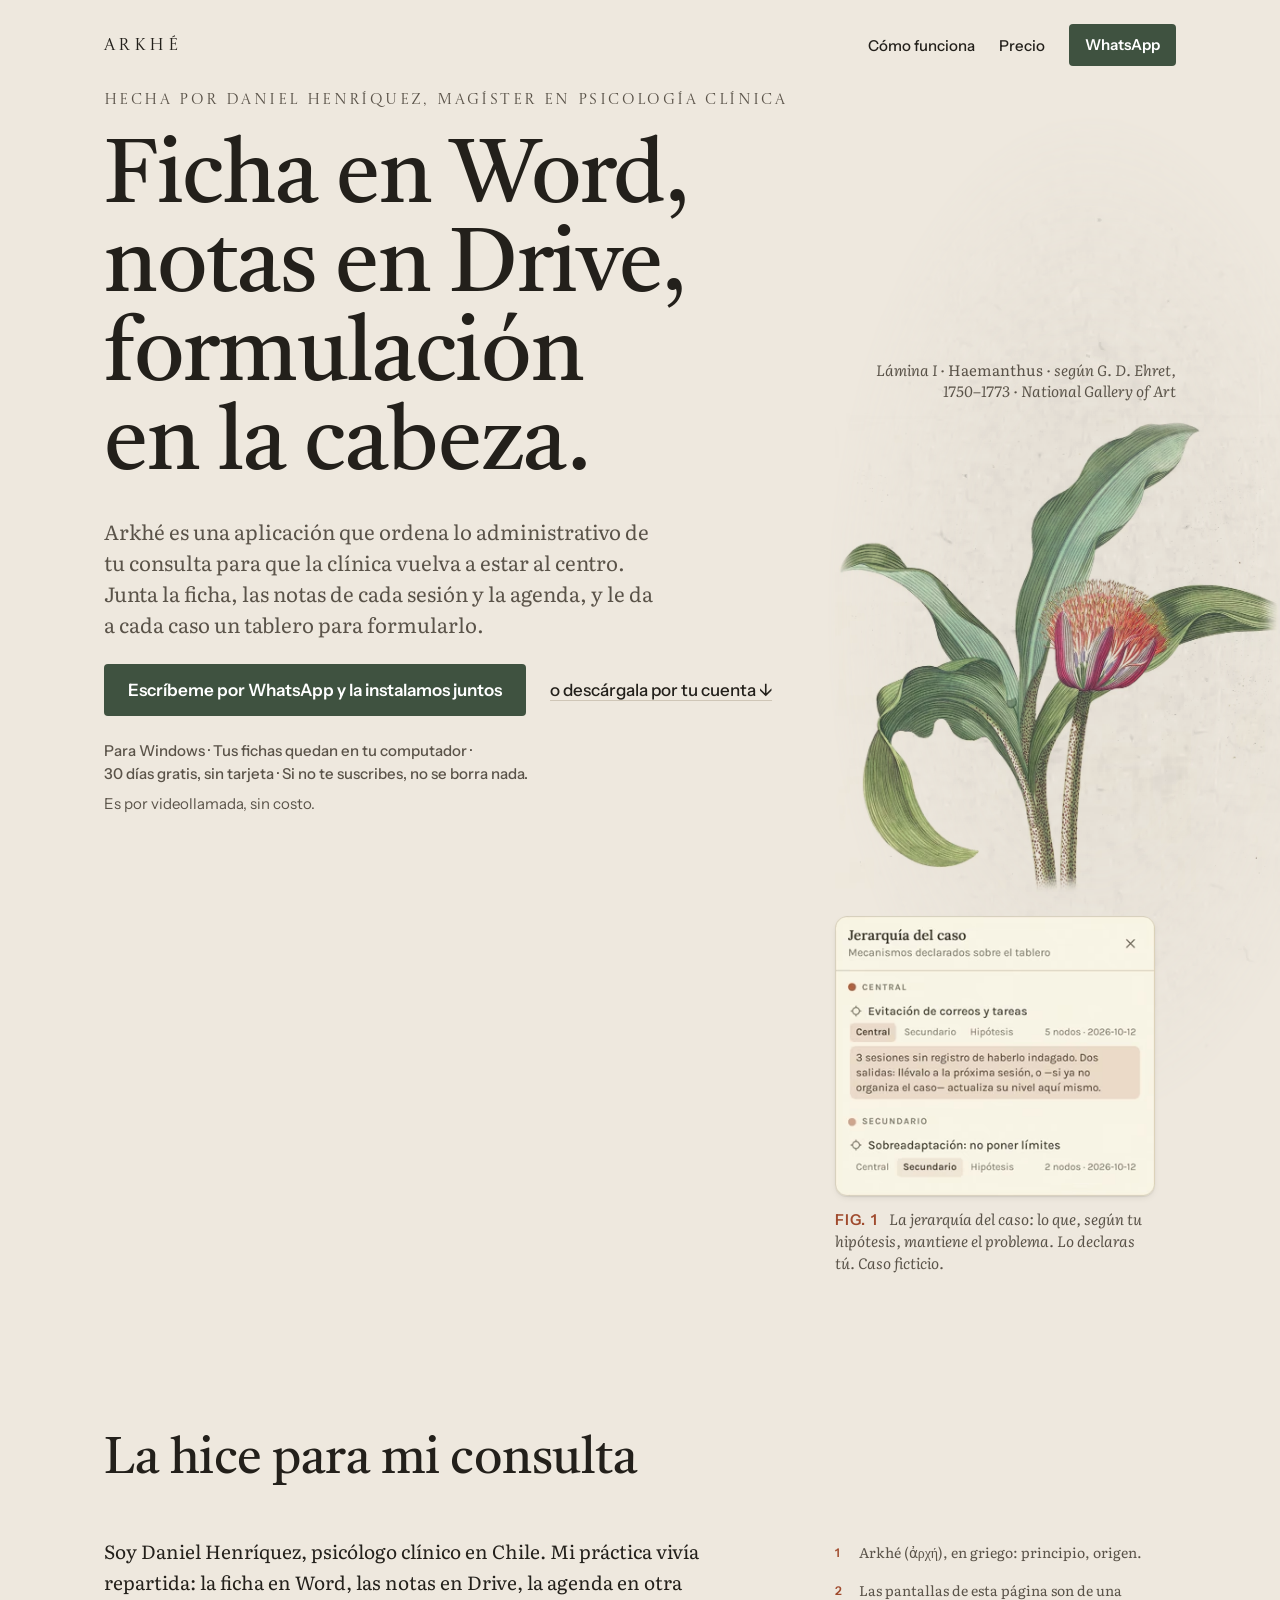
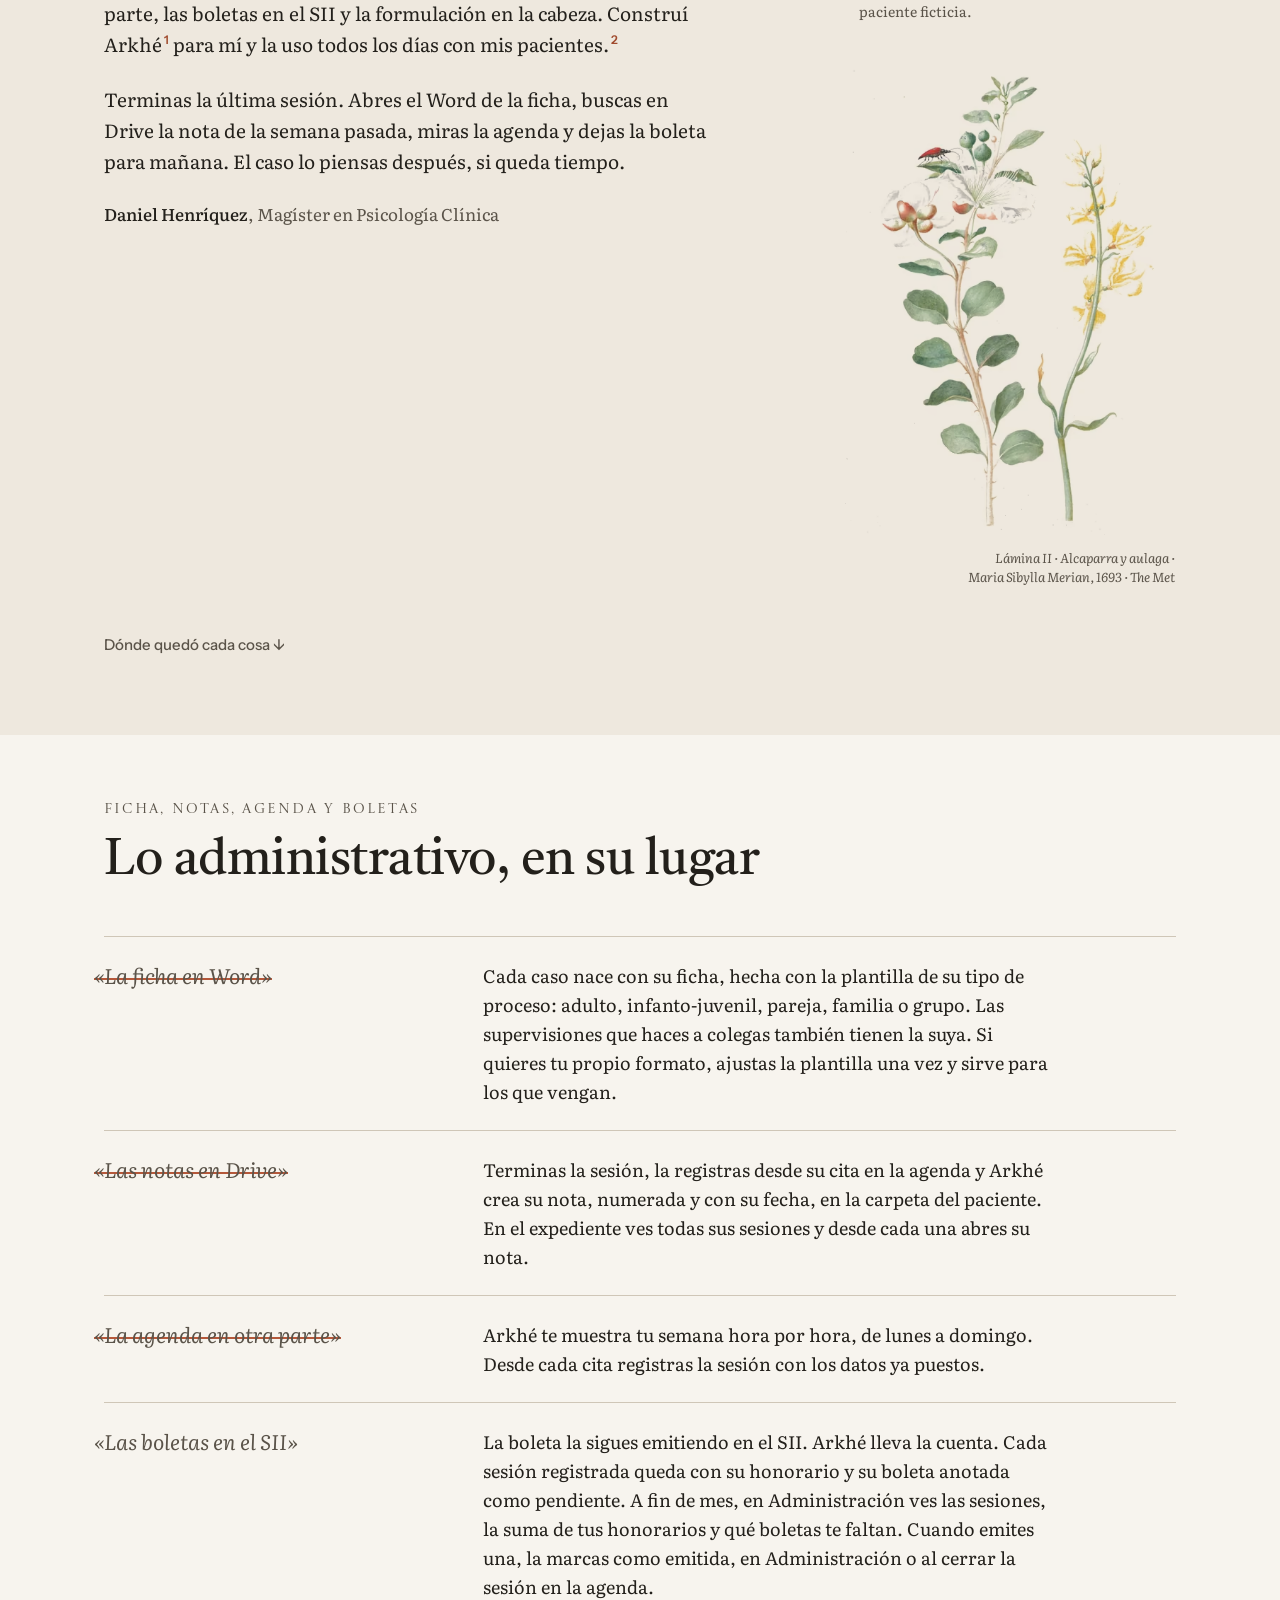
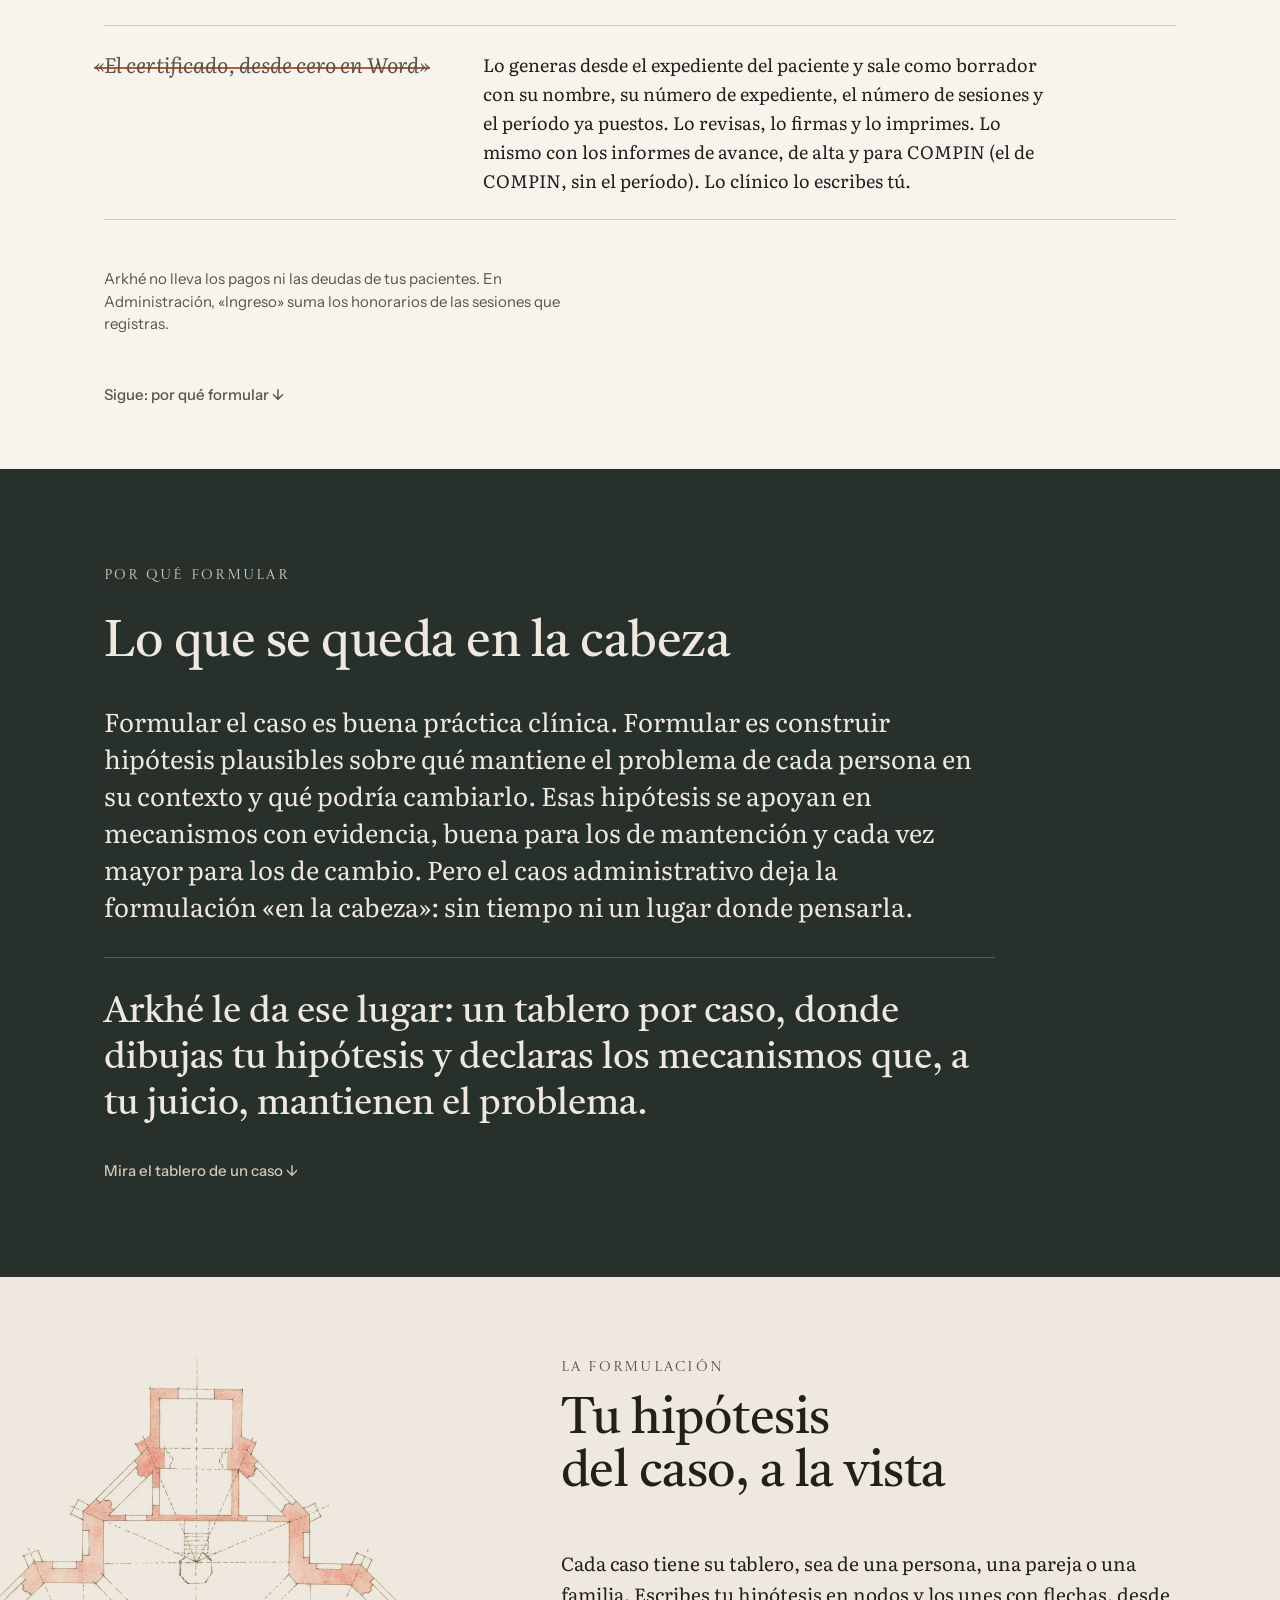
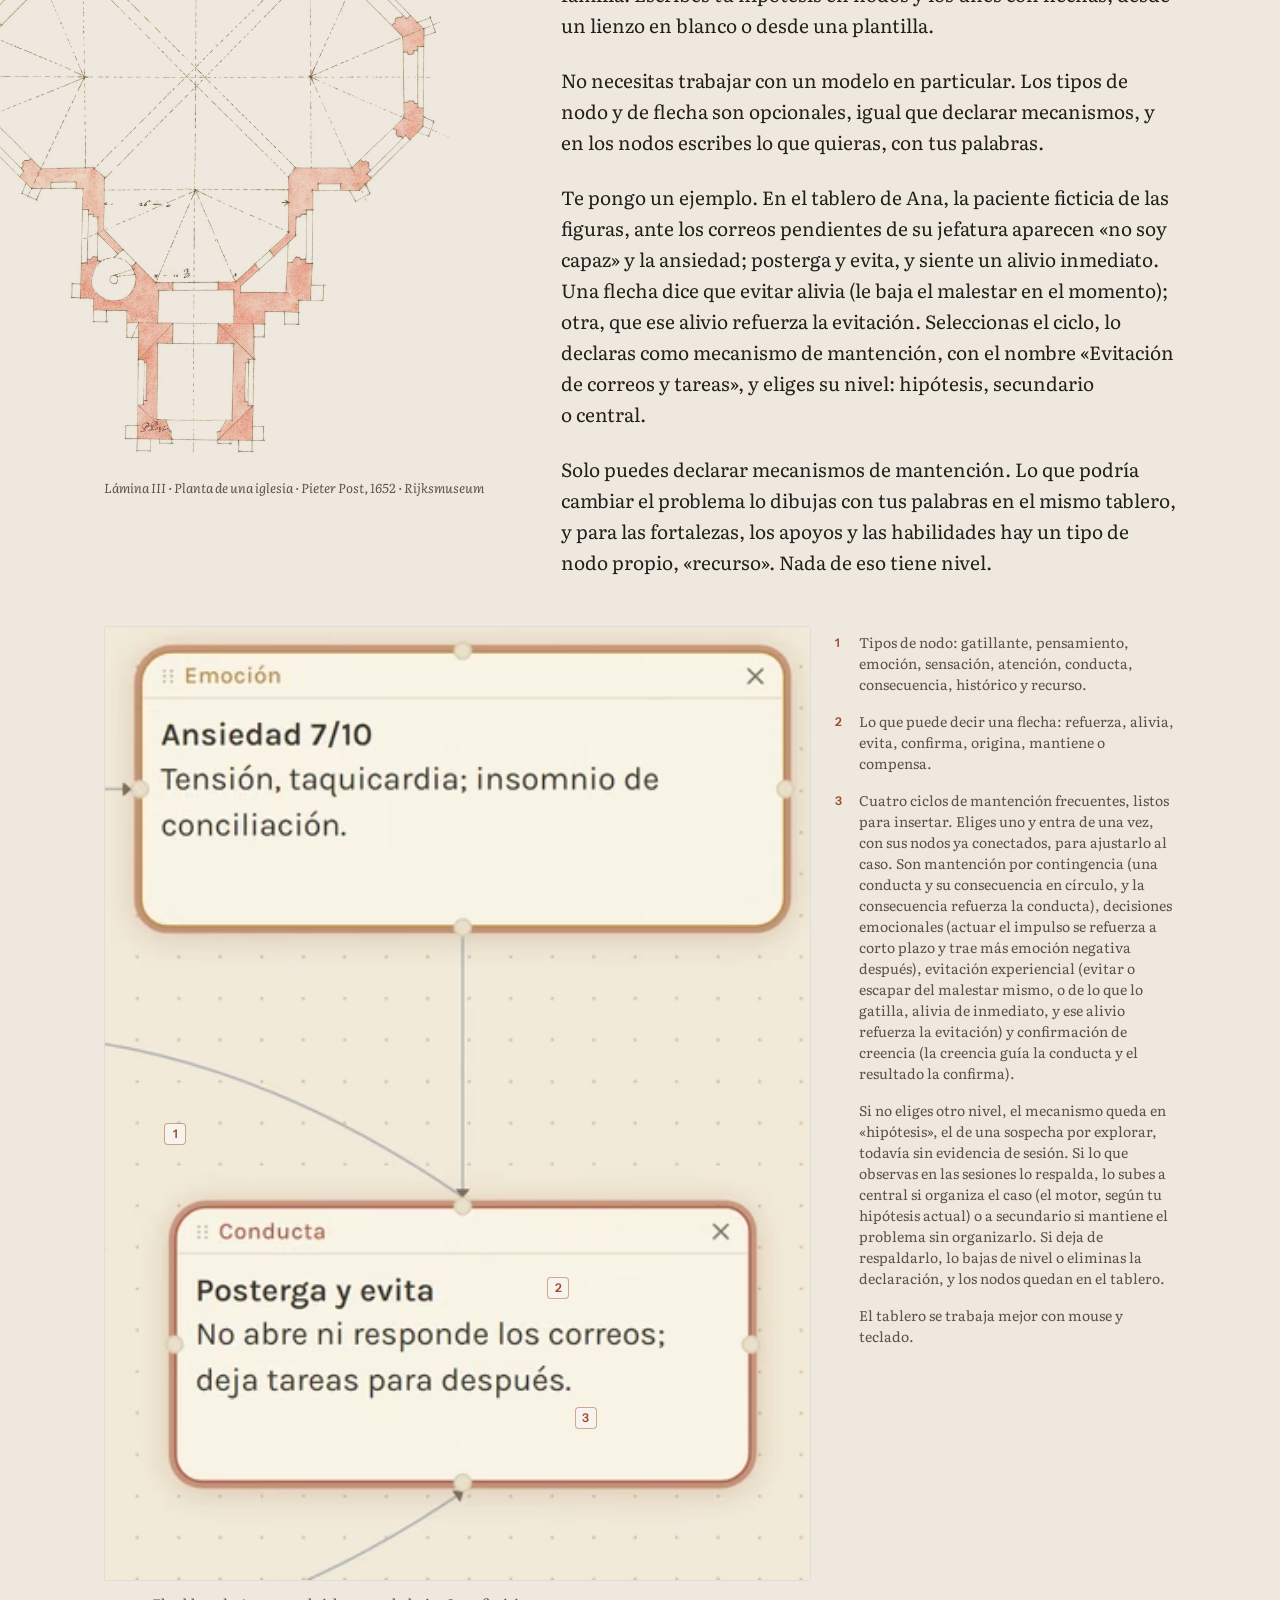
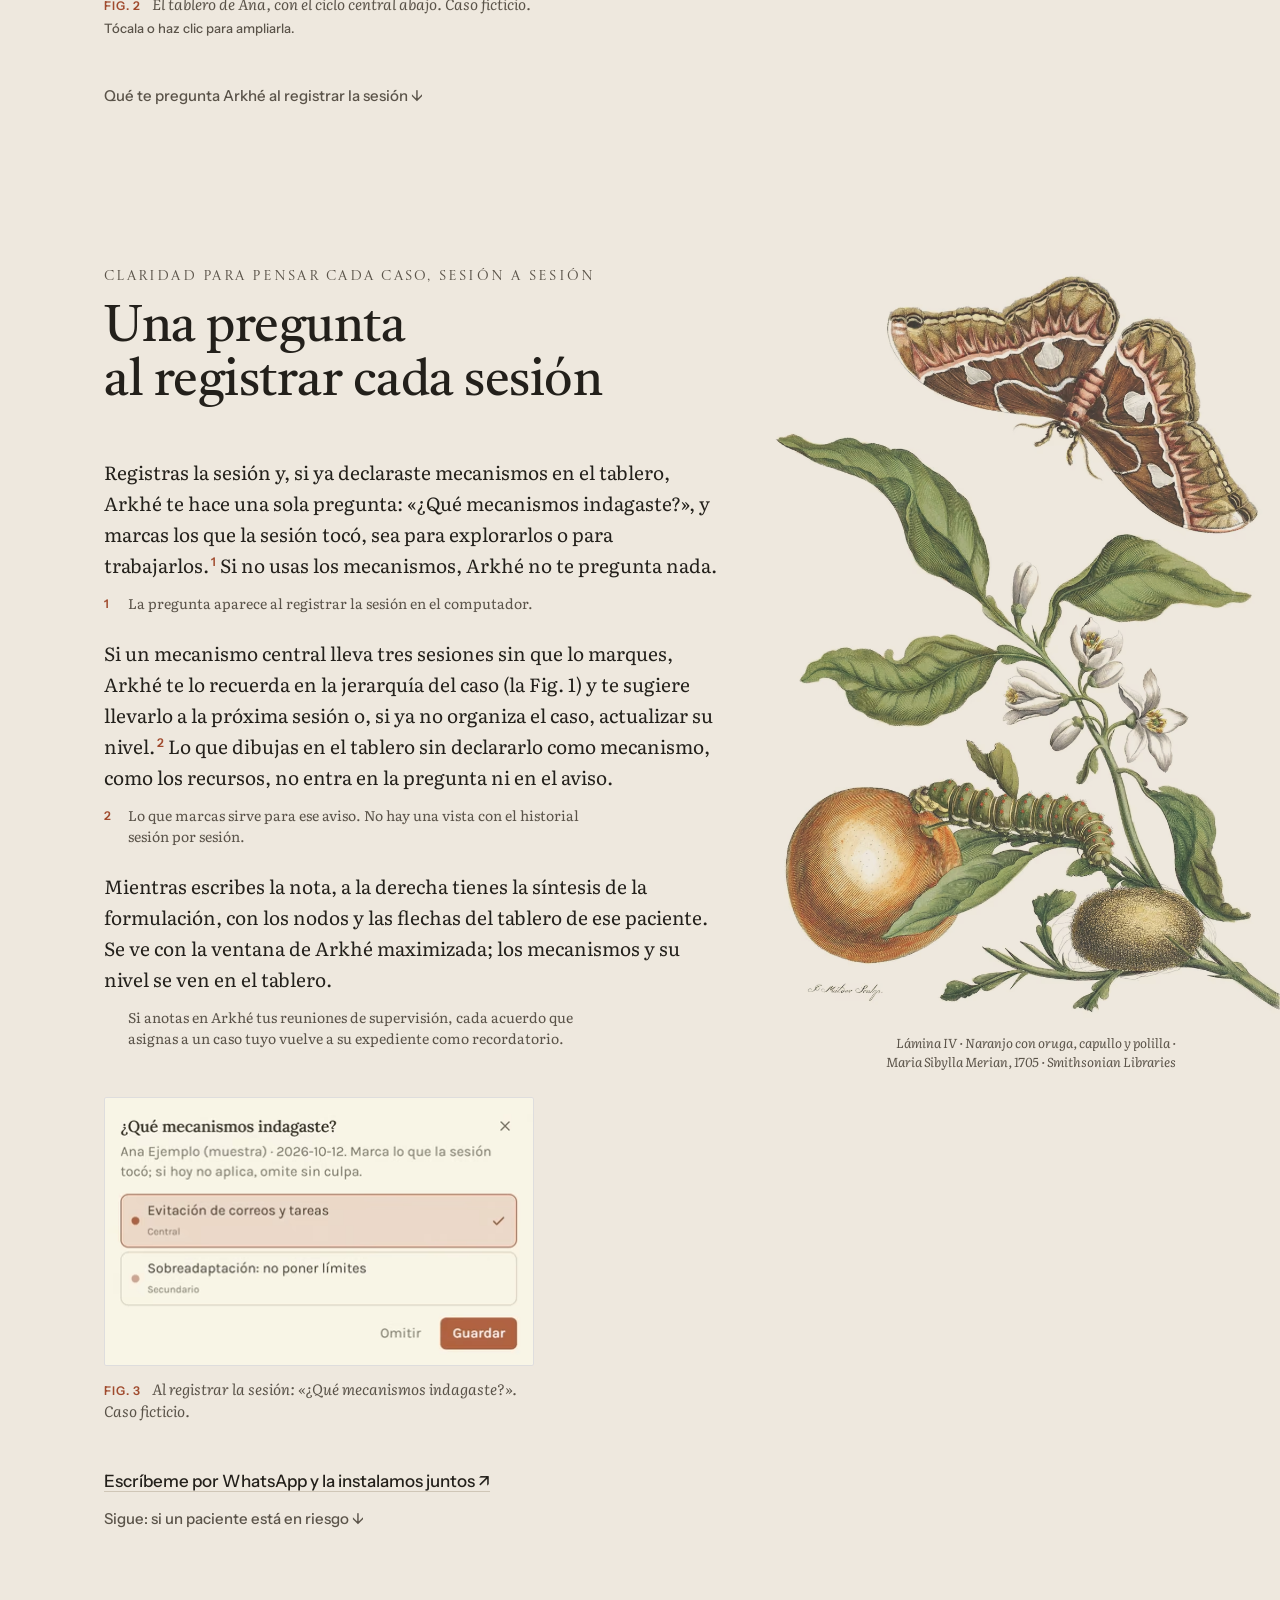
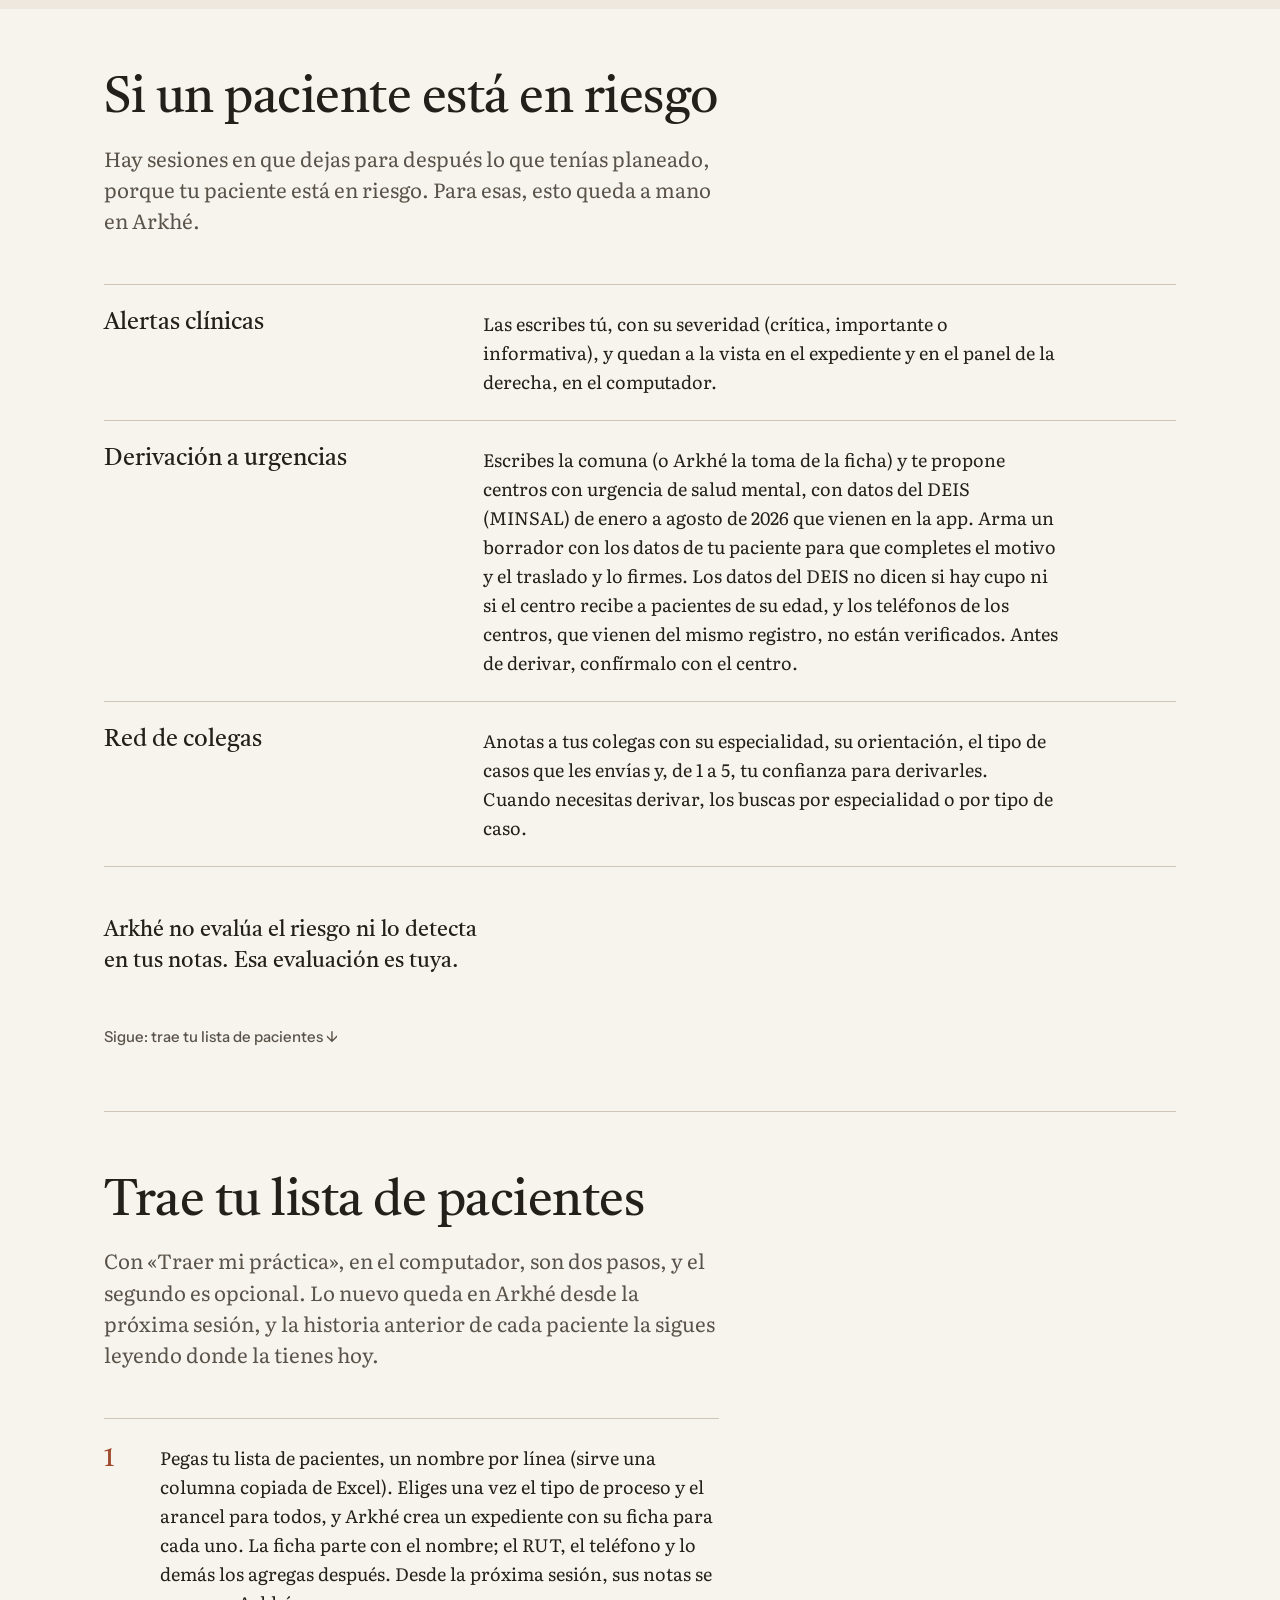
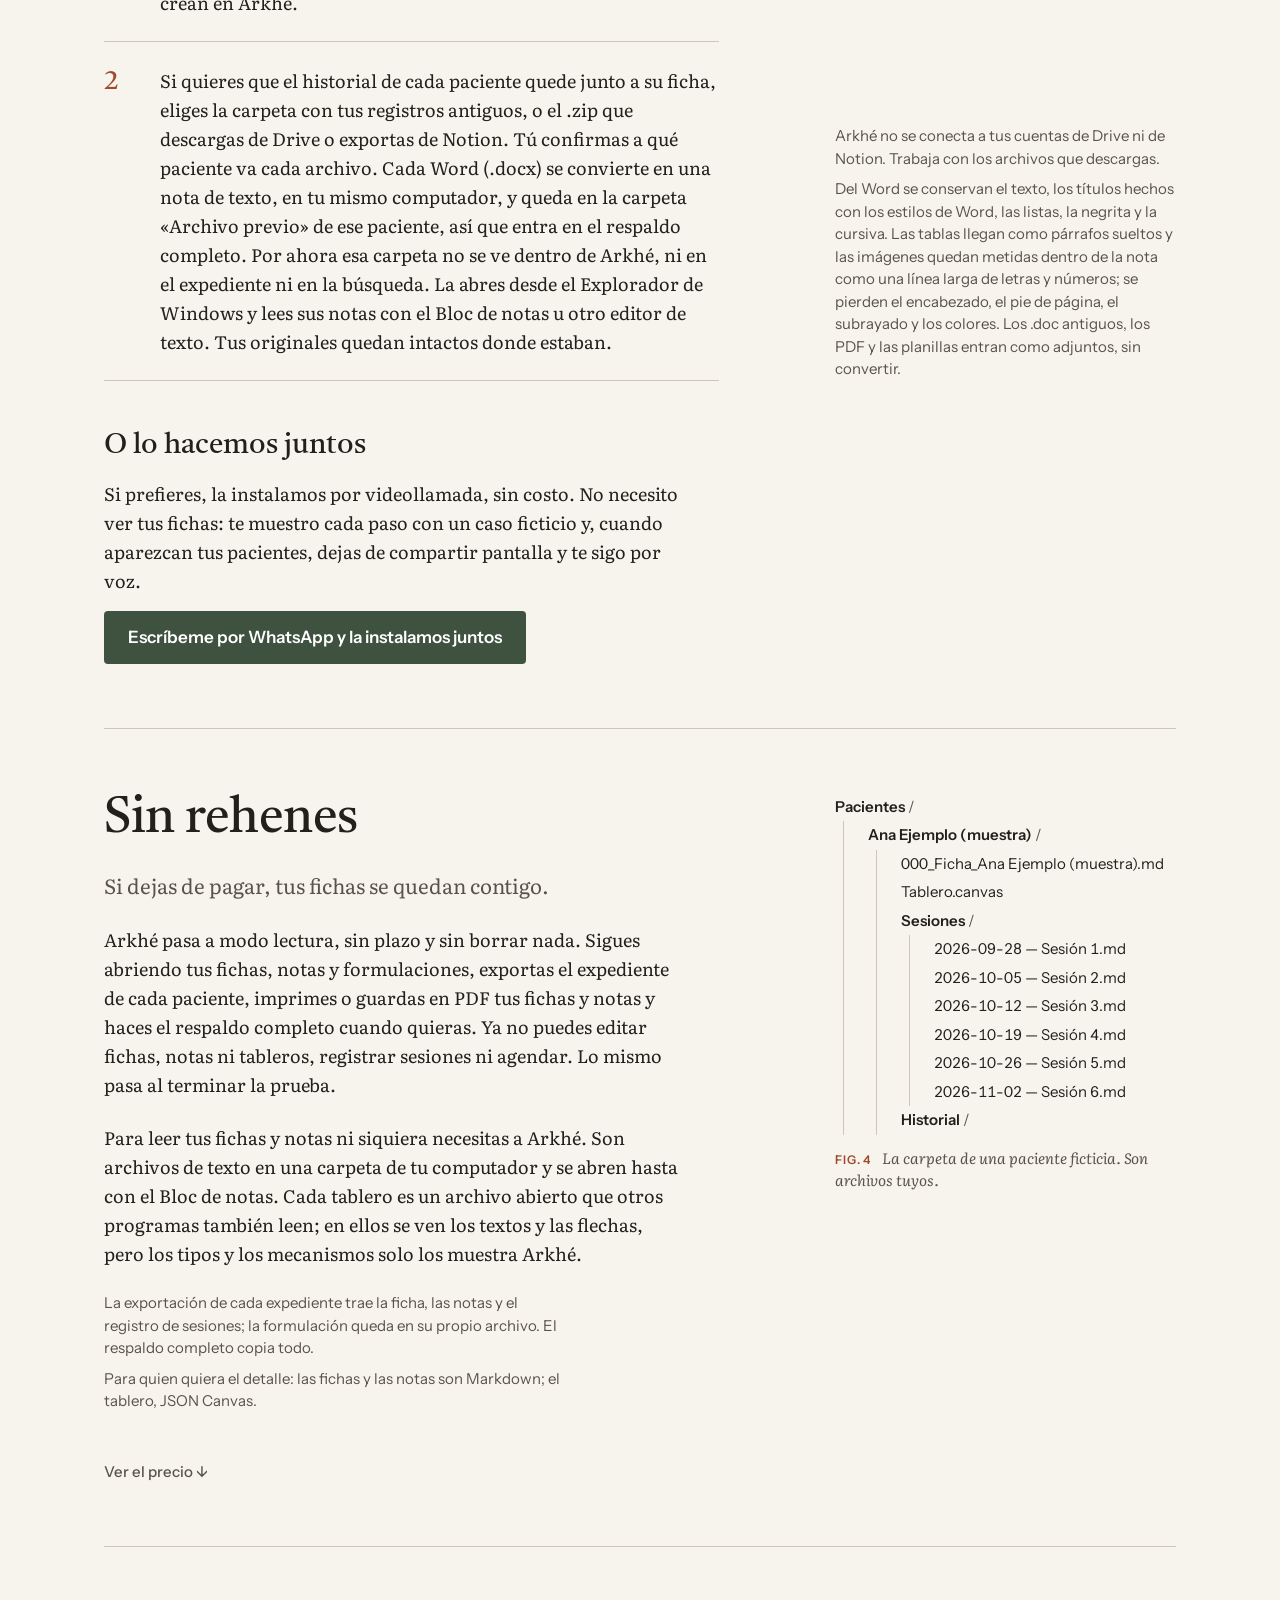
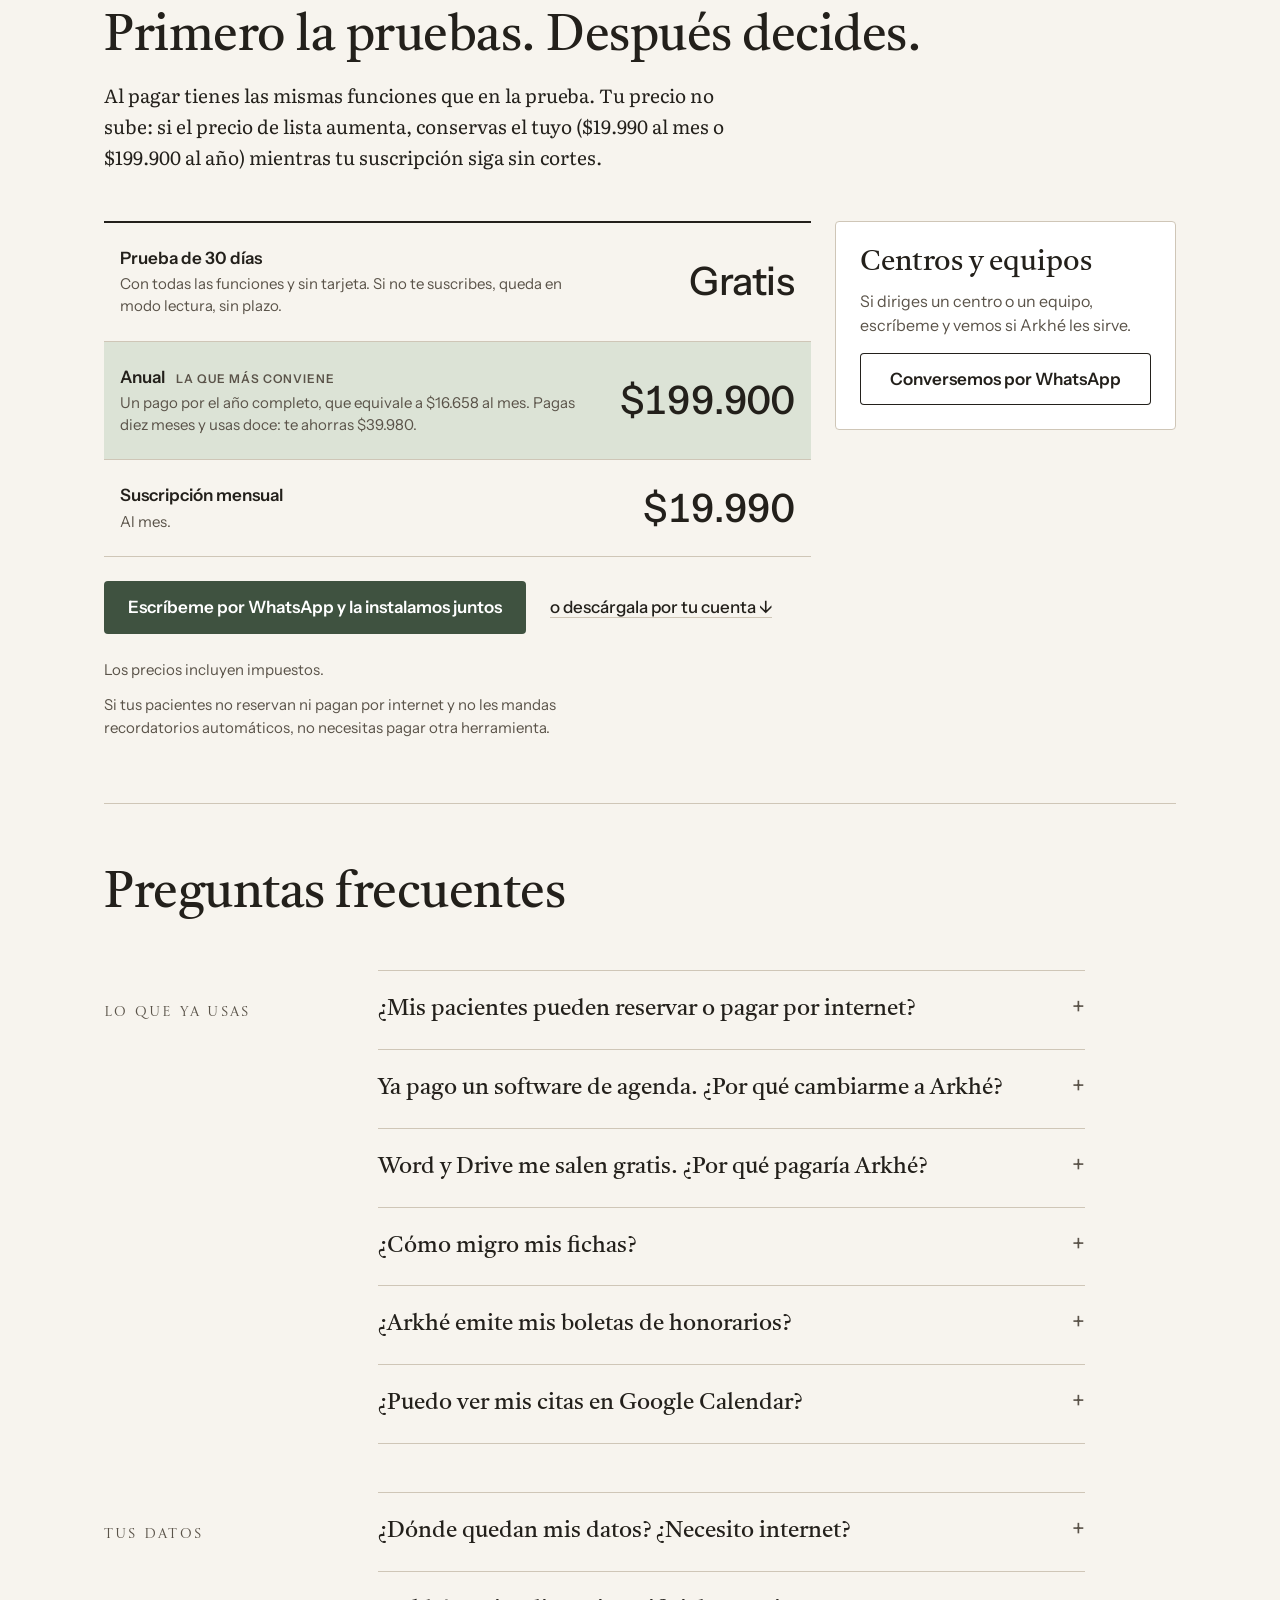
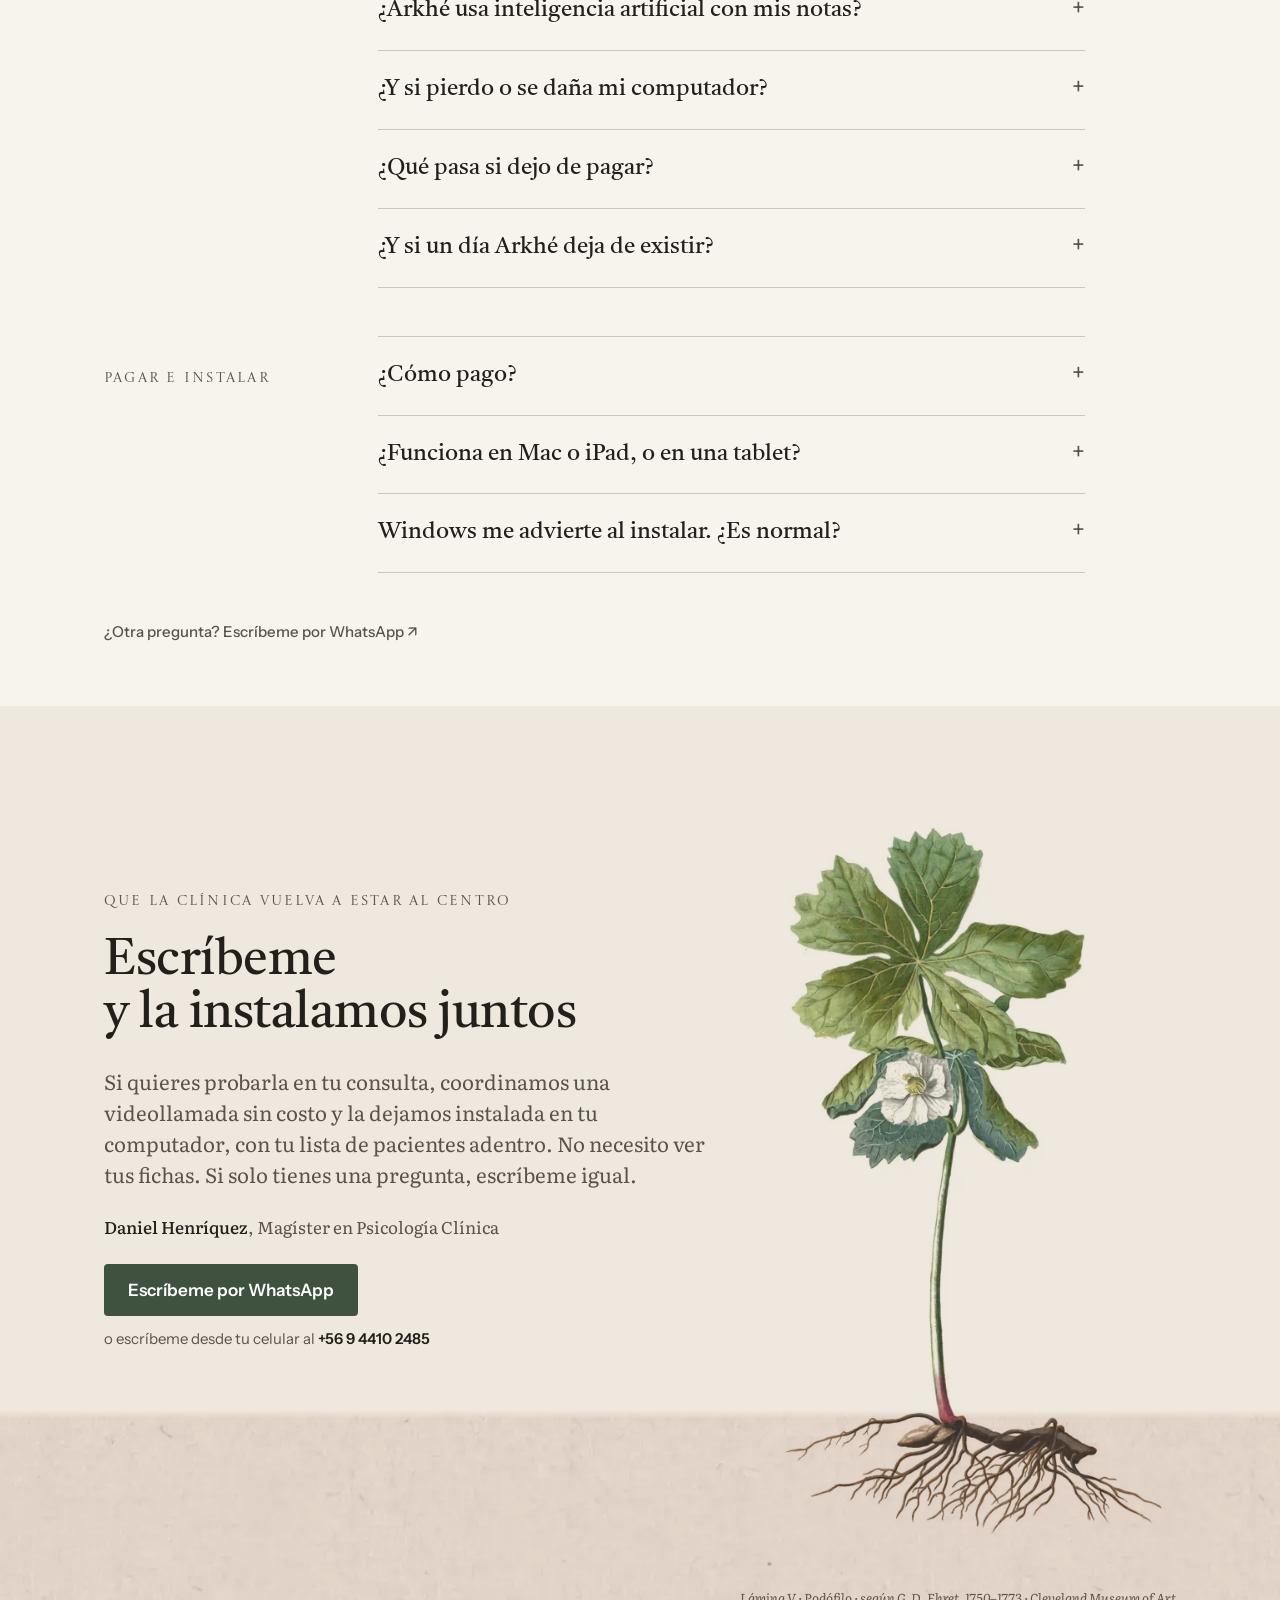
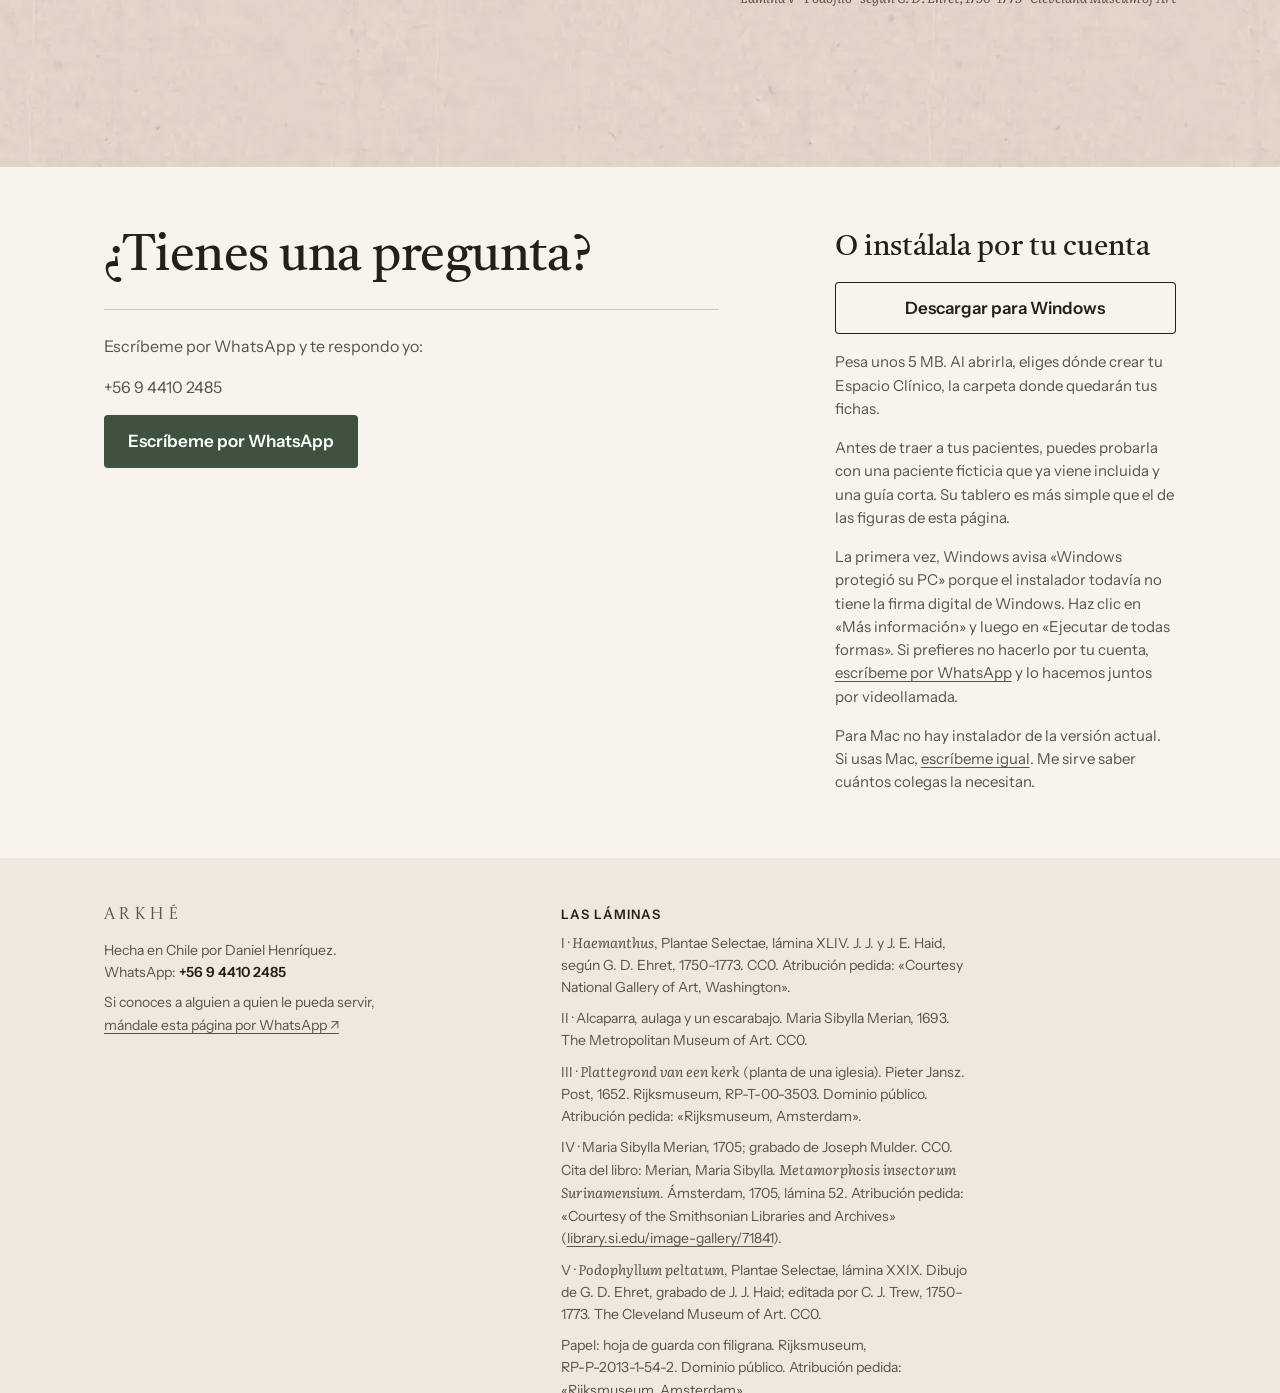
==== index.html @ 0fbd63f0 "Landing de Arkhé — 2026-11-03" ====
<!DOCTYPE html>
<html lang="es-CL">
<head>
<meta charset="utf-8">
<meta name="viewport" content="width=device-width,initial-scale=1,viewport-fit=cover">
<title>Arkhé · Ficha, notas, agenda y formulación de casos para tu consulta</title>
<link rel="canonical" href="https://arkheapp.cl/">
<meta property="og:url" content="https://arkheapp.cl/">
<meta name="description" content="Una aplicación para Windows, hecha por Daniel Henríquez, psicólogo clínico. Junta la ficha, las notas de cada sesión y la agenda, y le da a cada caso un tablero para formularlo. 30 días gratis, sin tarjeta.">
<meta property="og:type" content="website">
<meta property="og:locale" content="es_CL">
<meta property="og:title" content="Arkhé · Ficha, notas, agenda y formulación de casos para tu consulta">
<meta property="og:description" content="Una aplicación para Windows, hecha por Daniel Henríquez, psicólogo clínico. Junta la ficha, las notas de cada sesión y la agenda, y le da a cada caso un tablero para formularlo. 30 días gratis, sin tarjeta.">
<meta property="og:image" content="https://arkheapp.cl/img/og-arkhe.jpg">
<meta property="og:image:width" content="1200">
<meta property="og:image:height" content="630">
<meta property="og:image:alt" content="«Ficha en Word, notas en Drive, formulación en la cabeza.» junto a la flor roja de un Haemanthus, sobre papel antiguo">
<meta name="twitter:card" content="summary_large_image">
<meta name="theme-color" content="#eee8de">
<link rel="icon" href="assets/logo.svg" type="image/svg+xml">
<link rel="preconnect" href="https://fonts.googleapis.com">
<link rel="preconnect" href="https://fonts.gstatic.com" crossorigin>
<link rel="stylesheet" href="https://fonts.googleapis.com/css2?family=Castoro:ital@0;1&family=Castoro+Titling&family=Literata:ital,opsz,wght@0,7..72,400..600;1,7..72,400..600&family=Instrument+Sans:wght@400..600&display=swap">
<style>:root{color-scheme:light;padding-top:env(safe-area-inset-top);padding-bottom:env(safe-area-inset-bottom)}body{margin:0;font:14px system-ui}img{max-width:100%}[hidden]{display:none!important}</style>
</head>
<body>
<script>
/* Antes de pintar nada: .js siempre; .movimiento solo si el aparato no pide «reducir movimiento» y sabe ver qué entra en pantalla.
   Sin .movimiento todo queda en su estado final: el título ordenado, las láminas impresas y lo de antes tachado. */
(function () {
  var raiz = document.documentElement;
  raiz.classList.add('js');
  var quieto = window.matchMedia && window.matchMedia('(prefers-reduced-motion: reduce)').matches;
  if (!quieto && 'IntersectionObserver' in window) {
    raiz.classList.add('movimiento');
    /* Si a los 700 ms la portada todavía no empezó a ordenarse (una primera visita lenta), se ordena sin esperar las fuentes:
       nadie mira un título torcido esperando. Si el título todavía no se dibujaba, aparece ya ordenado; si ya estaba a la vista,
       se ordena con su movimiento, nunca de un salto */
    setTimeout(function () { if (!raiz.classList.contains('portada-en-marcha')) raiz.classList.add('portada-quieta'); }, 700);
  }
})();
</script>
<style>


@font-face { font-family: "Instrument Sans respaldo"; src: local("Arial"), local("ArialMT"), local("Liberation Sans"); size-adjust: 100%; }
:root {
  color-scheme: light;
  --papel: #eee8de;
  --papel-claro: #f7f4ee;
  --blanco: #ffffff;
  --tinta: #23201b;
  --tinta-2: #5a5349;
  --filete: #cfc6b7;
  --salvia: #3f5240;
  --salvia-oscura: #2f3f31;
  --salvia-clara: #dce3d6;
  
  --terracota: #a04b2e;          
  --terracota-trazo: #b5583a;    
  --arcilla: #eadbcf;            
  --terracota-oscura: #8f4129;   
  --rosa: #8e4652;               
  --banda: #27302a;

  --display: "Castoro", "Iowan Old Style", "Palatino Linotype", Georgia, serif;
  --titling: "Castoro Titling", "Castoro", Georgia, serif;
  --texto: "Literata", Georgia, "Times New Roman", serif;
  --ui: "Instrument Sans", "Instrument Sans respaldo", "Segoe UI", system-ui, sans-serif;

  --gut-l: max(16px, env(safe-area-inset-left, 0px));
  --gut-r: max(16px, env(safe-area-inset-right, 0px));
  
  --lado-i: var(--gut-l);
  --lado-d: var(--gut-r);
}
@media (min-width: 640px) {
  :root { --lado-i: max(40px, env(safe-area-inset-left, 0px)); --lado-d: max(40px, env(safe-area-inset-right, 0px)); }
}
@media (min-width: 1100px) {
  :root { --lado-i: max(64px, env(safe-area-inset-left, 0px)); --lado-d: max(64px, env(safe-area-inset-right, 0px)); }
}

* { box-sizing: border-box; }
[hidden] { display: none !important; }

body {
  margin: 0;
  background: var(--papel);
  color: var(--tinta);
  font: 400 19px/31px var(--texto);
  padding-block: 0;
  -webkit-font-smoothing: antialiased;
  text-rendering: optimizeLegibility;
  overflow-x: clip;
}
img { max-width: 100%; height: auto; display: block; }
picture { display: block; }
a { color: inherit; }
p { margin: 0; }
:focus-visible { outline: 2px solid var(--salvia); outline-offset: 2px; }

.cont { max-width: 1200px; margin-inline: auto; padding-inline: var(--lado-i) var(--lado-d); }

.reticula-ancha {
  display: grid; column-gap: 24px;
  grid-template-columns: [borde-i] minmax(calc(var(--lado-i) - 24px), 1fr) [cont-i] repeat(12, minmax(0, 67.333px)) [cont-d] minmax(calc(var(--lado-d) - 24px), 1fr) [borde-d];
}
.reticula-ancha > * { grid-column: cont-i / cont-d; min-width: 0; }



.antetitulo { font: 400 14px/1.45 var(--titling); letter-spacing: 0.16em; color: var(--tinta-2); text-wrap: balance; text-transform: uppercase; }
h1, h2, h3 { font-family: var(--display); font-weight: 400; margin: 0; text-wrap: balance; }
h1 { font-size: clamp(46px, 6.95vw, 100px); line-height: 1; letter-spacing: -0.015em; }
h2 { font-size: clamp(36px, 3.9vw, 56px); line-height: 1.07; letter-spacing: -0.01em; }
h3 { font-size: clamp(26px, 2.25vw, 32px); line-height: 1.2; }
.bajada { font: 400 clamp(20px, 1.6vw, 23px)/1.52 var(--texto); color: var(--tinta-2); max-width: 30em; text-wrap: pretty; }

.lectura { max-width: 32.4em; display: grid; gap: 24px; }
.lectura p { text-wrap: pretty; }
.pie { font: italic 400 15px/22px var(--texto); color: var(--tinta-2); text-wrap: pretty; }

.griego { font-family: "Times New Roman", serif; }
.ref { font: 600 12px/1 var(--ui); color: var(--rosa); white-space: nowrap; vertical-align: 0.15em; }
.pendiente { font: 600 14px/1.45 var(--ui); color: var(--rosa); }
sup.n { font: 600 12px/1 var(--ui); color: var(--terracota); margin-left: 2px; }
.firma { font: 400 17px/1.5 var(--texto); color: var(--tinta-2); text-wrap: balance; }
.firma b { font-weight: 500; color: var(--tinta); }


.btn {
  display: inline-flex; align-items: center; justify-content: center; gap: 10px;
  background: var(--salvia); color: var(--blanco);
  font: 600 17px/1.2 var(--ui); text-decoration: none; text-align: center; text-wrap: balance;
  padding: 16px 24px; border-radius: 4px; border: 0; cursor: pointer; min-height: 52px;
}
.btn:hover { background: var(--salvia-oscura); }
.btn-chico { padding: 12px 16px; font-size: 15px; min-height: 40px; }
.btn-linea { background: transparent; color: var(--tinta); box-shadow: inset 0 0 0 1px var(--tinta); }
.btn-linea:hover { background: var(--tinta); color: var(--blanco); }
.enlace { font: 500 17px/1.3 var(--ui); text-decoration: underline; text-decoration-thickness: 1px; text-underline-offset: 4px; text-decoration-color: var(--filete); }
.enlace:hover { text-decoration-color: currentColor; }

.en-texto { position: relative; text-decoration: underline; text-decoration-thickness: 1px; text-underline-offset: 3px; text-decoration-color: currentColor; }
.en-texto:hover { text-decoration-thickness: 2px; }

.siguiente { font: 500 15px/1.4 var(--ui); color: var(--tinta-2); text-decoration: none; display: inline-flex; gap: 8px; align-items: baseline; justify-self: start; }
.siguiente:hover { color: var(--tinta); text-decoration: underline; text-underline-offset: 4px; }

.seguir { display: grid; gap: 16px; justify-items: start; }
.seguir .enlace { text-wrap: balance; }

.nota-boton { font: 400 15px/1.5 var(--ui); color: var(--tinta-2); max-width: 430px; text-wrap: pretty; }
.confianza { font: 500 15px/1.5 var(--ui); color: var(--tinta-2); max-width: 430px; text-wrap: pretty; }

.solo-lector { position: absolute; width: 1px; height: 1px; overflow: hidden; clip-path: inset(50%); white-space: nowrap; }
.acciones { display: flex; flex-wrap: wrap; align-items: center; gap: 12px 24px; }
@media (prefers-reduced-motion: no-preference) {
  .btn, .enlace, .en-texto, .siguiente { transition: background-color 0.15s ease, color 0.15s ease, text-decoration-color 0.15s ease; }
}


.sitio { display: flex; align-items: center; justify-content: space-between; gap: 16px; padding-block: 24px; }
.marca { font: 400 17px/1 var(--titling); letter-spacing: 0.2em; text-decoration: none; }
.sitio nav { display: flex; align-items: center; gap: 24px; font: 500 15px/1 var(--ui); }
.sitio nav a:not(.btn) { text-decoration: none; }
.sitio nav a:not(.btn):hover { text-decoration: underline; text-underline-offset: 4px; }


.lamina { margin: 0; display: grid; gap: 12px; }
.lamina img { mix-blend-mode: multiply; width: 100%; height: auto; object-fit: contain; }
.rotulo { font: italic 400 13px/1.4 var(--texto); color: var(--tinta-2); text-wrap: balance; }

.rotulo i { font-style: normal; }
.nw { white-space: nowrap; }
.fig { margin: 0; display: grid; gap: 12px; min-width: 0; }
.fig .marco { position: relative; display: block; padding: 0; border: 1px solid rgba(35, 32, 27, 0.15); background: var(--blanco); overflow: hidden; cursor: zoom-in; width: 100%; border-radius: 3px; }
.fig .marco img { width: 100%; }

.fig.montada .marco { box-shadow: 0 1px 1px rgba(35, 32, 27, 0.08), 0 3px 8px -4px rgba(35, 32, 27, 0.18); }

.fig figcaption, figcaption.fig { font-size: 15px; line-height: 22px; }
.fig figcaption { display: block; }

.fig .num { font: 600 12px/1 var(--ui); letter-spacing: 0.08em; color: var(--terracota); white-space: nowrap; margin-right: 8px; }

.ampliar { display: block; margin-top: 4px; font: 500 13px/1.4 var(--ui); color: var(--tinta-2); }
.ampliar.solo-movil, .pie .solo-movil { display: none; }

.fig-dialogo { max-width: 430px; }

.marca-fig { position: absolute; left: var(--x); top: var(--y); transform: translate(-50%, -50%); min-width: 20px; padding: 4px 5px; font: 600 12px/1 var(--ui); color: var(--terracota); text-align: center; background: var(--papel-claro); border-radius: 3px; box-shadow: 0 0 0 1px rgba(160, 75, 46, 0.45); pointer-events: none; }


.portada { position: relative; align-items: start; padding-block: 0 80px; }

.portada::before {
  content: ""; position: absolute; top: -24px; bottom: -24px; right: 0; pointer-events: none;
  left: calc(max(var(--lado-i), (100% - 1072px) / 2) + 0.58 * min(1072px, 100% - var(--lado-i) - var(--lado-d)));
  background: var(--papel) url(img/papel-verjurado.webp) repeat; background-size: 900px; background-blend-mode: multiply;
  -webkit-mask-image: radial-gradient(ellipse 60% 48% at 66% 36%, #000 36%, transparent 80%);
  mask-image: radial-gradient(ellipse 60% 48% at 66% 36%, #000 36%, transparent 80%);
}
.portada > .portada-texto { grid-column: 2 / span 8; grid-row: 1; display: grid; gap: 24px; position: relative; z-index: 1; }

.portada h1 span { display: block; width: fit-content; text-wrap: balance; }
.portada .acciones { row-gap: 24px; }

@media (min-width: 640px) { .portada .nota-boton { margin-top: -16px; } }

@media (min-width: 640px) { .solo-celular { display: none !important; } }
@media (max-width: 639px) { .sin-celular { display: none !important; } }
.portada .antetitulo, .portada .confianza, .portada .rotulo, .portada .fig .pie, .portada .fig .num { font-size: 15px; }

.portada > .portada-imagen { grid-column: 10 / borde-d; grid-row: 1; position: relative; display: grid; grid-template-columns: subgrid; column-gap: inherit; align-content: start; }
.portada-imagen > .lamina { grid-column: 1 / -1; grid-template-columns: subgrid; column-gap: inherit; }
.portada-imagen > .lamina > picture { grid-column: 1 / -1; }
.portada-imagen > .lamina > .rotulo { grid-column: 1 / cont-d; order: -1; text-align: right; }

.portada-imagen > .fig { grid-column: 1 / cont-d; justify-self: start; width: min(320px, 100%); margin-top: 24px; }
.portada-imagen .fig .marco { background: none; border: 0; border-radius: 12px; }

@media (min-width: 900px) { .portada { --baja-lamina: 32px; } .portada-imagen { margin-top: var(--baja-lamina); } }
@media (min-width: 1600px) { .portada { --baja-lamina: 48px; } }

@media (min-width: 1440px) {
  .portada { padding-bottom: calc(80px + clamp(0px, (100vw - 1500px) * 0.45, 96px)); }
  .portada-imagen > .fig { position: absolute; z-index: 2; grid-column: auto; left: 0; bottom: calc(-96px - max(0px, 48px - (100vw - 1440px) * 0.3)); width: 320px; margin-top: 0; }
}

@media (min-width: 900px) and (max-height: 820px) {
  .portada h1 { font-size: clamp(min(52px, 5.3vw), min(4.7vw, 10vh, 63px), 100px); }
}

@media (min-width: 900px) and (max-width: 979.98px) and (max-height: 907.98px),
  (min-width: 980px) and (max-width: 1059.98px) and (max-height: 938.98px),
  (min-width: 1060px) and (max-width: 1099.98px) and (max-height: 960.98px),
  (min-width: 1100px) and (max-width: 1179.98px) and (max-height: 996.98px),
  (min-width: 1180px) and (max-width: 1259.98px) and (max-height: 1036.98px),
  (min-width: 1260px) and (max-width: 1339.98px) and (max-height: 1079.98px),
  (min-width: 1340px) and (max-width: 1439.98px) and (max-height: 1130px),
  (min-width: 1440px) and (max-width: 1459.98px) and (max-height: 899.98px),
  (min-width: 1460px) and (max-width: 1479.98px) and (max-height: 904.98px),
  (min-width: 1480px) and (max-width: 1499.98px) and (max-height: 909.98px),
  (min-width: 1500px) and (max-width: 1519.98px) and (max-height: 913.98px),
  (min-width: 1520px) and (max-width: 1539.98px) and (max-height: 918.98px),
  (min-width: 1540px) and (max-width: 1559.98px) and (max-height: 923.98px),
  (min-width: 1560px) and (max-width: 1579.98px) and (max-height: 928.98px),
  (min-width: 1580px) and (max-width: 1599.98px) and (max-height: 932.98px),
  (min-width: 1600px) and (max-width: 1639.98px) and (max-height: 969.98px),
  (min-width: 1640px) and (max-width: 1679.98px) and (max-height: 991.98px),
  (min-width: 1680px) and (max-width: 1719.98px) and (max-height: 1013.98px),
  (min-width: 1720px) and (max-width: 1759.98px) and (max-height: 1034.98px),
  (min-width: 1760px) and (max-width: 1799.98px) and (max-height: 1056.98px),
  (min-width: 1800px) and (max-width: 1839.98px) and (max-height: 1077.98px),
  (min-width: 1840px) and (max-width: 1879.98px) and (max-height: 1099.98px),
  (min-width: 1880px) and (max-width: 1919.98px) and (max-height: 1120.98px),
  (min-width: 1920px) and (max-width: 1959.98px) and (max-height: 1142.98px),
  (min-width: 1960px) and (max-width: 1999.98px) and (max-height: 1163.98px),
  (min-width: 2000px) and (max-width: 2079.98px) and (max-height: 1206.98px),
  (min-width: 2080px) and (max-width: 2159.98px) and (max-height: 1249.98px),
  (min-width: 2160px) and (max-width: 2239.98px) and (max-height: 1292.98px),
  (min-width: 2240px) {
  .portada { padding-bottom: 80px; }
  
  .portada::before { -webkit-mask-image: radial-gradient(ellipse 60% 48% at 66% 42%, #000 36%, transparent 80%); mask-image: radial-gradient(ellipse 60% 48% at 66% 42%, #000 36%, transparent 80%); }
  .portada-imagen > .lamina { align-content: end; min-height: calc(100vh - 98px - var(--baja-lamina)); min-height: calc(100svh - 98px - var(--baja-lamina)); }
  .portada-imagen > .fig { position: static; grid-column: 1 / cont-d; width: min(320px, 100%); margin-top: 24px; }
}
.portada .bajada { max-width: 27em; }


.sec { padding-block: 80px; display: grid; row-gap: 48px; }
.cabeza { display: grid; gap: 16px; max-width: 46em; }
.reticula { display: grid; grid-template-columns: repeat(12, minmax(0, 1fr)); column-gap: 24px; row-gap: 48px; align-items: start; }
.margen { display: grid; gap: 32px; align-content: start; }
.notas { list-style: none; margin: 0; padding: 0; display: grid; gap: 16px; align-content: start; padding-top: 6px; }
.notas li { font: 400 14px/21px var(--texto); color: var(--tinta-2); display: grid; grid-template-columns: 24px minmax(0, 1fr); }
.notas li > b { font: 600 12px/21px var(--ui); color: var(--terracota); }
.notas.sin-numero { padding-top: 0; margin-top: 16px; }

.margen > .notas.sin-numero { margin-top: -16px; }
.notas.sin-numero li { display: block; padding-left: 24px; }
details.detalles > summary { display: none; }

.claro { background: var(--papel-claro); }
.claro .sec { padding-block: 64px; }
.claro .sec + .sec { border-top: 1px solid var(--filete); }


.origen .cabeza { grid-column: 1 / span 7; grid-row: 1; }
.origen .lectura { grid-column: 1 / span 7; grid-row: 2; }
.origen .margen { grid-column: 9 / -1; grid-row: 2; }
.origen .lamina { max-width: 340px; }

@media (min-width: 640px) { .origen .margen > .lamina > .rotulo { text-align: right; } }


.filas { display: grid; }
.fila { display: grid; grid-template-columns: minmax(0, 4fr) minmax(0, 8fr); gap: 12px 32px; padding-block: 24px; border-top: 1px solid var(--filete); }
.filas > .fila:last-child { border-bottom: 1px solid var(--filete); }

.fila .antes { font: italic 400 21px/1.35 var(--texto); color: var(--tinta); text-indent: -0.5em; }

.tacha { color: var(--tinta-2); background: linear-gradient(var(--terracota-trazo), var(--terracota-trazo)) no-repeat 0 64% / 100% 2px; }

.fila.sigue .antes { color: var(--tinta-2); }
.fila h3 { font-size: 24px; }
.fila .ahora { display: grid; gap: 12px; }
.fila .ahora p { font-size: 18px; line-height: 29px; max-width: 32em; }

.fila .ahora .nota-fila { font: 400 15px/1.5 var(--ui); color: var(--tinta-2); max-width: 46ch; }
.filas-notas { list-style: none; margin: 0; padding: 0; display: grid; gap: 8px; font: 400 15px/1.5 var(--ui); color: var(--tinta-2); max-width: 46ch; }


.banda { background: var(--banda); color: var(--papel); }
.banda .cont { padding-block: 96px; display: grid; gap: 32px; }
.banda .antetitulo { color: var(--filete); }
.banda h2 { color: var(--papel); }
.banda .tesis { font: 400 clamp(23px, 2vw, 28px)/1.45 var(--texto); max-width: 34em; text-wrap: pretty; }
.banda .remate { font: 400 clamp(28px, 2.9vw, 40px)/1.24 var(--display); max-width: 24em; border-top: 1px solid rgba(238, 232, 222, 0.25); padding-top: 32px; text-wrap: pretty; }
.banda .ref { color: var(--salvia-clara); }
.banda .siguiente { color: var(--filete); }
.banda .siguiente:hover { color: var(--papel); }
.banda :focus-visible { outline-color: var(--papel); }


.tablero { align-items: start; grid-template-rows: auto 1fr; }
.tablero > .cabeza, .tablero > .lectura { grid-column: 7 / cont-d; }
.tablero > .cabeza { grid-row: 1; }
.tablero > .lectura { grid-row: 2; }

.tablero > .lamina { grid-column: borde-i / 7; grid-row: 1 / span 2; grid-template-columns: subgrid; column-gap: inherit; row-gap: 24px; }

.tablero > .lamina > picture { grid-column: 1 / -1; justify-self: start; width: min(100%, 646px); margin-left: calc(-0.14 * min(100%, 646px)); }

.tablero > .lamina > .rotulo { grid-column: cont-i / -1; text-align: left; }

.tablero > .lamina.fallo > picture { margin-left: 0; }

.tablero > .figura-con-notas { grid-row: 3; display: grid; grid-template-columns: repeat(12, minmax(0, 1fr)); column-gap: 24px; align-items: start; }
.tablero .figura-con-notas > .fig { grid-column: 1 / span 8; }
.tablero .figura-con-notas > .detalles { grid-column: 9 / -1; }


.sesion { align-items: start; grid-template-rows: auto auto 1fr; }
.sesion > .cabeza, .sesion > .lectura, .sesion > .fig { grid-column: 2 / span 7; }
.sesion > .cabeza { grid-row: 1; }
.sesion > .lectura { grid-row: 2; }
.sesion > .fig { grid-row: 3; }
.sesion > .lamina { grid-column: 9 / borde-d; grid-row: 1 / span 3; grid-template-columns: subgrid; column-gap: inherit; }

.sesion > .lamina > picture { grid-column: 1 / -1; justify-self: end; width: min(calc(100% - 24px), clamp(560px, 41.7vw, 720px)); }
.sesion > .lamina > .rotulo { grid-column: 1 / cont-d; text-align: right; }

.lectura > .nota { font: 400 14px/21px var(--texto); color: var(--tinta-2); display: grid; grid-template-columns: 24px minmax(0, 1fr); margin-top: -12px; max-width: 36em; }
.lectura > .nota > b { font: 600 12px/21px var(--ui); color: var(--terracota); }
.lectura > .nota.sin-numero { display: block; padding-left: 24px; }


.riesgo .cierre-riesgo { font: 400 clamp(21px, 1.7vw, 24px)/1.45 var(--display); max-width: 30em; text-wrap: balance; }


.pasos { list-style: none; margin: 0; padding: 0; display: grid; counter-reset: paso; }
.pasos li { counter-increment: paso; display: grid; grid-template-columns: 48px minmax(0, 1fr); gap: 8px; padding-block: 24px; border-top: 1px solid var(--filete); font-size: 18px; line-height: 29px; }
.pasos li:last-child { border-bottom: 1px solid var(--filete); }
.pasos li::before { content: counter(paso); font: 400 28px/1 var(--display); color: var(--terracota); padding-top: 2px; }

.migracion { display: grid; grid-template-columns: repeat(12, minmax(0, 1fr)); column-gap: 24px; row-gap: 48px; align-items: start; }
.migracion > * { grid-column: 1 / span 7; }
.migracion .izq { display: grid; gap: 24px; }

@media (min-width: 1100px) {
  .migracion .izq { display: contents; }
  .migracion .pasos { grid-column: 1 / span 7; grid-row: 1; }
  .migracion .izq > .filas-notas { grid-column: 9 / -1; grid-row: 1; align-self: end; }
  
  .migracion .guiada { grid-row: 2; border-top: 0; padding-top: 0; }
}

.guiada { display: grid; gap: 16px; justify-items: start; padding-top: 24px; border-top: 1px solid var(--filete); }
.guiada p { font-size: 18px; line-height: 29px; max-width: 33em; }


.rehenes { display: grid; grid-template-columns: repeat(12, minmax(0, 1fr)); column-gap: 24px; row-gap: 48px; align-items: start; }
.rehenes > .lectura { grid-column: 1 / span 7; }
.rehenes > .carpeta { grid-column: 9 / -1; }
.rehenes .lectura p:not(.bajada) { font-size: 18px; line-height: 29px; max-width: 32em; }
.carpeta { margin: 0; display: grid; gap: 12px; }

.arbol { list-style: none; margin: 0; padding: 0; font: 400 15px/1.9 var(--ui); font-variant-numeric: tabular-nums; overflow-x: auto; }
.arbol ul { list-style: none; margin: 0; padding-left: 24px; border-left: 1px solid var(--filete); margin-left: 8px; }
.arbol .dir { font-weight: 600; }
.arbol .dir::after { content: " /"; color: var(--tinta-2); font-weight: 400; }


.precio-bajada { max-width: 34em; text-wrap: pretty; }
.precio { display: grid; grid-template-columns: repeat(12, minmax(0, 1fr)); column-gap: 24px; row-gap: 24px; align-items: start; }
.precio > * { grid-column: 1 / span 8; }
.planes { display: grid; border-bottom: 1px solid var(--filete); }
.plan { display: grid; grid-template-columns: minmax(0, 1fr) auto; gap: 4px 24px; align-items: baseline; padding: 24px 16px; border-top: 1px solid var(--filete); }
.planes > .plan:first-child { border-top: 2px solid var(--tinta); }
.plan .nombre { font: 600 17px/1.3 var(--ui); }
.plan .monto { font: 500 clamp(36px, 3.06vw, 44px)/1 var(--ui); letter-spacing: -0.01em; font-variant-numeric: tabular-nums; grid-row: span 2; align-self: center; }
.plan .detalle { font: 400 15px/1.45 var(--ui); color: var(--tinta-2); max-width: 46ch; text-wrap: pretty; }
.plan.oferta { background: var(--salvia-clara); }
.marca-plan { display: inline-block; margin-left: 8px; font: 600 12px/1.4 var(--ui); letter-spacing: 0.08em; text-transform: uppercase; color: var(--tinta-2); white-space: nowrap; }
@media (max-width: 639px) { .marca-plan { display: block; margin: 4px 0 0; } }
.precio-notas { list-style: none; margin: 0; padding: 0; display: grid; gap: 12px; font: 400 15px/1.55 var(--ui); color: var(--tinta-2); max-width: 46ch; }

.precio .acciones { row-gap: 24px; }


.centros { display: grid; grid-template-columns: minmax(0, 1fr); gap: 16px; justify-items: start; padding: 24px; border: 1px solid var(--filete); border-radius: 4px; background: var(--blanco); }
.centros .btn { justify-self: stretch; }
.precio > .centros { grid-column: 9 / -1; grid-row: 1 / span 3; align-self: start; }
.centros p { font: 400 16px/1.5 var(--ui); color: var(--tinta-2); max-width: 54ch; margin-top: 8px; }



.preguntas { display: grid; row-gap: 48px; max-width: none; }
@media (min-width: 900px) { .preguntas { max-width: calc((100% - 11 * 24px) / 12 * 8 + 7 * 24px); } }
.grupo-preguntas { display: grid; }
.grupo-preguntas > .antetitulo { margin-bottom: 12px; }
.preguntas details { border-top: 1px solid var(--filete); }
.grupo-preguntas details:last-of-type { border-bottom: 1px solid var(--filete); }
@media (max-width: 639px) { .preguntas { row-gap: 40px; } }

@media (min-width: 1100px) {
  .preguntas { max-width: none; }
  .grupo-preguntas { grid-template-columns: repeat(12, minmax(0, 1fr)); column-gap: 24px; }
  .grupo-preguntas > .antetitulo { grid-column: 1 / span 3; grid-row: 1; margin-bottom: 0; padding-top: 32px; }
  .grupo-preguntas > details { grid-column: 4 / span 8; }
}
.preguntas summary { list-style: none; cursor: pointer; display: flex; justify-content: space-between; align-items: baseline; gap: 24px; padding-block: 24px; font: 400 23px/1.3 var(--display); }

.preguntas summary { padding-inline: 8px; margin-inline: -8px; }
.preguntas summary::-webkit-details-marker { display: none; }

.preguntas summary::after { content: "+"; content: "+" / ""; font: 400 24px/1 var(--ui); color: var(--tinta-2); flex: none; }
.preguntas details[open] summary::after { content: "−"; content: "−" / ""; }
.preguntas .resp { display: grid; gap: 12px; padding-bottom: 24px; }
.preguntas .resp p { font-size: 18px; line-height: 29px; color: var(--tinta-2); max-width: 32em; }
.preguntas .resp p.pendiente { font: 600 15px/1.45 var(--ui); color: var(--rosa); }
@media (prefers-reduced-motion: no-preference) {
  .preguntas details[open] .resp { animation: abrir 0.2s ease-out; }
  @keyframes abrir { from { opacity: 0; transform: translateY(-4px); } to { opacity: 1; transform: none; } }
}


.tierra { background: var(--papel); isolation: isolate; overflow: hidden; overflow: clip; }

.cierre { --planta: 400px; --bajo-raiz: 40px; padding-block: 96px 160px; display: grid; grid-template-columns: repeat(12, minmax(0, 1fr)); column-gap: 24px; row-gap: 48px; align-items: end; }
.cierre .lamina { grid-column: 8 / -1; grid-row: 1; justify-self: end; width: min(var(--planta), 100%); grid-template-columns: minmax(0, 1fr); }
.cierre .lamina picture { position: relative; }

.cierre .lamina picture::before {
  content: ""; position: absolute; z-index: -1; pointer-events: none;
  top: calc(83.28% - 4px); left: -100vw; right: -100vw; bottom: -100vh;
  background: var(--arcilla) url(img/papel-verjurado.webp) repeat 0 0 / 900px; background-blend-mode: multiply;
  -webkit-mask-image: linear-gradient(to bottom, transparent, #000 8px);
  mask-image: linear-gradient(to bottom, transparent, #000 8px);
}

.cierre .lamina .rotulo { text-align: right; justify-self: end; width: max-content; max-width: calc(100vw - var(--lado-i) - var(--lado-d)); margin-top: var(--bajo-raiz); }

.cierre .texto { grid-column: 1 / span 7; grid-row: 1; display: grid; gap: 24px; justify-items: start; margin-bottom: calc(var(--planta) * 0.307 + 30px + var(--bajo-raiz) + 64px); }
.cierre .desde-celular { display: none; margin-top: -12px; font: 400 15px/1.5 var(--ui); color: var(--tinta-2); }
.cierre .desde-celular .texto-copiable { font-size: 15px; }
@media (min-width: 900px) { .cierre .desde-celular { display: block; } }


.form-y-descargas { display: grid; grid-template-columns: repeat(12, minmax(0, 1fr)); column-gap: 24px; row-gap: 48px; align-items: start; }
.form-y-descargas > .cabeza { grid-column: 1 / span 7; }
.form-y-descargas > .descargas { grid-column: 9 / -1; }
.form { display: grid; grid-template-columns: repeat(2, minmax(0, 1fr)); gap: 24px; }
.campo { display: grid; gap: 8px; min-width: 0; align-content: start; }
.campo.ancho { grid-column: 1 / -1; }
.campo > label, .campo > legend { font: 600 14px/1.35 var(--ui); padding: 0; }
fieldset.campo > legend { margin-bottom: 8px; }
.campo .ayuda { font: 400 13px/1.4 var(--ui); color: var(--tinta-2); }
.campo input[type="text"], .campo input[type="email"], .campo input[type="tel"], .campo select {
  height: 48px; padding: 0 14px; font: 400 17px/1 var(--ui); color: var(--tinta);
  background: var(--blanco); border: 1px solid var(--tinta-2); border-radius: 4px; width: 100%;
}

.campo input::placeholder { color: var(--tinta-2); opacity: 1; }
.campo input:not([type="radio"]):focus, .campo select:focus { outline: none; border-color: var(--salvia); box-shadow: 0 0 0 1px var(--salvia); }

.campo select:focus { outline: 2px solid var(--salvia); outline-offset: -2px; box-shadow: none; }
.campo .error { font: 500 14px/1.4 var(--ui); color: var(--terracota); }
fieldset.campo { border: 0; margin: 0; padding: 0; min-width: 0; }
.opciones { display: flex; flex-wrap: wrap; gap: 12px; }
.opcion { display: inline-flex; align-items: center; gap: 8px; font: 400 16px/1 var(--ui); padding: 12px 16px; border: 1px solid var(--tinta-2); border-radius: 4px; background: var(--blanco); cursor: pointer; }
.opcion input { accent-color: var(--salvia); margin: 0; width: 16px; height: 16px; }
.opcion input:focus-visible { outline: none; }
.opcion:has(input:checked) { border-color: var(--salvia); box-shadow: inset 0 0 0 1px var(--salvia); }
.opcion:has(input:focus-visible) { outline: 2px solid var(--salvia); outline-offset: 2px; }
.campo-otro { margin-top: 12px; }
.privacidad { grid-column: 1 / -1; font: 400 14px/1.55 var(--ui); color: var(--tinta-2); max-width: 50ch; }
.enviar { grid-column: 1 / -1; display: flex; align-items: center; gap: 16px; flex-wrap: wrap; }
.estado { grid-column: 1 / -1; font: 500 16px/1.5 var(--ui); max-width: 60ch; }
.estado.ok { color: var(--salvia); }
.estado.no { color: var(--terracota); }
.alternativa { display: grid; gap: 16px; justify-items: start; padding-top: 24px; border-top: 1px solid var(--filete); }
.alternativa p { font: 400 16px/1.55 var(--ui); color: var(--tinta-2); max-width: 46ch; }
.texto-copiable { font: 600 17px/1.4 var(--ui); color: var(--tinta); user-select: all; }
.descargas { display: grid; gap: 16px; }
.descargas p { font: 400 15px/1.55 var(--ui); color: var(--tinta-2); max-width: 46ch; }
.descargas .enlace { justify-self: start; }



.pie-pagina { padding-block: 48px 64px; display: grid; grid-template-columns: repeat(12, minmax(0, 1fr)); gap: 32px 24px; font: 400 14px/1.6 var(--ui); color: var(--tinta-2); }
.pie-pagina > .pie-marca { grid-column: 1 / span 4; }
.pie-pagina > .pie-laminas { grid-column: 6 / -1; }
.pie-pagina h2 { font: 600 13px/1.3 var(--ui); letter-spacing: 0.08em; text-transform: uppercase; color: var(--tinta); margin-bottom: 8px; }
.pie-pagina ul { list-style: none; margin: 0; padding: 0; display: grid; gap: 8px; }

.pie-laminas ul { max-width: 46ch; }

.pie-laminas i { font-family: var(--texto); }
.pie-pagina .creditos { grid-column: 1 / -1; font-size: 13px; line-height: 1.6; }
.pie-pagina .pasarla { margin-top: 8px; max-width: 34ch; }


.visor { position: fixed; inset: 0; z-index: 50; background: rgba(35, 32, 27, 0.94); overflow: auto; display: grid; place-items: center;
  padding: calc(60px + env(safe-area-inset-top, 0px)) var(--gut-r) calc(24px + env(safe-area-inset-bottom, 0px)) var(--gut-l); }
.visor[hidden] { display: none; }
.visor figure { margin: 0; display: grid; gap: 12px; justify-items: center; }
.visor img { max-width: none; width: auto; max-height: none; color: var(--papel); }
.visor figcaption { color: var(--papel); font: 400 15px/1.5 var(--ui); text-align: center; max-width: 70ch; }
.visor-cerrar { position: fixed; top: calc(12px + env(safe-area-inset-top, 0px)); right: calc(12px + env(safe-area-inset-right, 0px)); font: 600 15px/1 var(--ui); background: var(--papel); color: var(--tinta); border: 0; border-radius: 4px; padding: 12px 16px; min-height: 44px; cursor: pointer; }

.visor :focus-visible { outline-color: var(--papel); }


.indice { position: fixed; z-index: 40; inset: 0 0 auto; padding: env(safe-area-inset-top, 0px) 0 0; background: var(--papel); border-bottom: 1px solid var(--filete); transform: translateY(calc(-100% - 2px)); }
.indice.visible { transform: none; }
.indice .cont { display: flex; align-items: center; gap: 16px; height: 44px; position: relative; }
.indice .marca { font-size: 13px; flex: none; }
.indice-nombre { min-width: 0; font: italic 400 15px/1.2 var(--texto); color: var(--tinta-2); white-space: nowrap; overflow: hidden; text-overflow: ellipsis; }

.indice-avance { position: absolute; left: var(--lado-i); right: var(--lado-d); bottom: -1px; height: 2px; background: var(--terracota-trazo); transform-origin: 0 50%; transform: scaleX(0); }
html:has(.visor:not([hidden])) .indice { visibility: hidden; }

html { scroll-padding-top: calc(45px + 16px + env(safe-area-inset-top, 0px)); }

main section[id], #tesis { scroll-margin-top: -17px; }
main #descargas { scroll-margin-top: 20px; }


@media screen {
  
  .movimiento .portada h1 span { transition: transform 0.75s cubic-bezier(0.2, 0.7, 0.2, 1); }
  .movimiento .portada h1 span:nth-child(1) { transform: translate(-0.14em, 0.09em) rotate(-1.4deg); }
  .movimiento .portada h1 span:nth-child(2) { transform: translate(0.22em, -0.05em) rotate(1.1deg); transition-delay: 0.1s; }
  .movimiento .portada h1 span:nth-child(3) { transform: translate(-0.06em, 0.12em) rotate(-0.7deg); transition-delay: 0.2s; }
  @media (max-width: 639px) {
    .movimiento .portada h1 span:nth-child(1) { transform: translate(0, 0.045em) rotate(-0.7deg); }
    .movimiento .portada h1 span:nth-child(2) { transform: translate(0.11em, -0.025em) rotate(0.55deg); }
    .movimiento .portada h1 span:nth-child(3) { transform: translate(0, 0.06em) rotate(-0.35deg); }
  }
  .movimiento .portada.ordena h1 span, .movimiento.portada-quieta .portada h1 span { transform: none; }
  
  .movimiento .lamina.cargada img {
    -webkit-mask-image: linear-gradient(to bottom, #000 42%, rgba(0, 0, 0, 0.16) 58%);
    mask-image: linear-gradient(to bottom, #000 42%, rgba(0, 0, 0, 0.16) 58%);
    -webkit-mask-size: 100% 250%; mask-size: 100% 250%;
    -webkit-mask-repeat: no-repeat; mask-repeat: no-repeat;
    -webkit-mask-position: 0 100%; mask-position: 0 100%;
  }
  .movimiento .lamina.cargada.listo img { animation: imprimir 1.9s cubic-bezier(0.3, 0.1, 0.25, 1) forwards; }
  
  .movimiento .portada .lamina.cargada img {
    -webkit-mask-image: linear-gradient(to bottom, #000 42%, rgba(0, 0, 0, 0.4) 58%);
    mask-image: linear-gradient(to bottom, #000 42%, rgba(0, 0, 0, 0.4) 58%);
  }
  .movimiento .portada .lamina.cargada.listo img { animation-duration: 1.2s; }
  .movimiento .lamina.cargada.listo.quieta img { animation: none; -webkit-mask-position: 0 0; mask-position: 0 0; }
  
  .movimiento .indice { transition: transform 0.35s ease; }
  .movimiento .indice-nombre { transition: opacity 0.16s ease; }
  .indice-nombre.cambia { opacity: 0; }
  
  .movimiento #administrativo .fila .tacha { transition: background-size 0.8s cubic-bezier(0.65, 0, 0.35, 1) calc(0.15s + var(--retraso, 0s)), color 0.5s ease calc(0.75s + var(--retraso, 0s)); }
  .movimiento #administrativo .fila:not(.listo) .tacha { background-size: 0% 2px; color: var(--tinta); }
  .movimiento #administrativo .fila .ahora > p:not(.nota-fila) { transition: opacity 0.6s ease calc(0.95s + var(--retraso, 0s)); }
  .movimiento #administrativo .fila:not(.listo):not(.sigue) .ahora > p:not(.nota-fila) { opacity: 0.65; }
}
@keyframes imprimir { to { -webkit-mask-position: 0 0; mask-position: 0 0; } }

html:not(.js) .ampliar { display: none; }

@media print {
  .indice, .ampliar, details.detalles > summary { display: none !important; }
  figure.sin-imagen > picture, figure.sin-imagen .marco { display: none !important; }
  .recorte-movil .pie .solo-ancho, .recorte-movil .marca-fig.solo-ancho { display: none !important; }
  .recorte-movil .pie .solo-movil { display: inline !important; }
  .recorte-movil .marca-fig { left: var(--xm); top: var(--ym); }
  .banda { background: none; color: var(--tinta); }
  .banda h2 { color: var(--tinta); }
  .banda .antetitulo, .banda .siguiente { color: var(--tinta-2); }
  .banda .ref { color: var(--rosa); }
  .banda .remate { border-top-color: var(--filete); }
}


@media (max-width: 1099px), (pointer: coarse) {
  .siguiente, .enlace, a.marca, .sitio nav a:not(.btn) { display: inline-flex; align-items: center; min-height: 44px; }
  .btn-chico, .opcion { min-height: 44px; }
  
  .en-texto::after { content: ""; position: absolute; left: 0; right: 0; top: -13px; bottom: -13px; }
}


@media (min-width: 900px) and (max-width: 1099px) {
  .origen .cabeza, .origen .lectura, .migracion > *, .form-y-descargas > .cabeza { grid-column: 1 / span 8; }
  
  .migracion > * { max-width: 33em; }
  
  .rehenes > .lectura { grid-column: 1 / span 7; }
  .rehenes > .carpeta { grid-column: 8 / -1; }
  
  .tablero > .figura-con-notas { grid-template-columns: minmax(0, 1fr); row-gap: 24px; }
  .tablero .figura-con-notas > .fig, .tablero .figura-con-notas > .detalles { grid-column: 1 / -1; }
  .tablero .figura-con-notas > .fig { max-width: 808px; }
  .tablero .figura-con-notas .notas li { max-width: 36em; }
}

@media (min-width: 900px) and (max-width: 946px) {
  .origen .margen { display: contents; }
  .origen .notas { grid-column: 1 / span 8; grid-row: 3; }
  .origen .lamina { grid-column: 9 / -1; grid-row: 2 / span 2; }
  .notas li { max-width: 36em; }
  .tablero > .cabeza, .tablero > .lectura { grid-column: 6 / cont-d; }
  .tablero > .lamina { grid-column: borde-i / 6; }
  .sesion > .cabeza, .sesion > .lectura, .sesion > .fig { grid-column: 2 / span 8; }
  .sesion > .lamina { grid-column: 10 / borde-d; }
}


@media (max-width: 899px) {
  .reticula-ancha { column-gap: 0; grid-template-columns: [borde-i] minmax(var(--lado-i), 1fr) [cont-i] minmax(0, 1072px) [cont-d] minmax(var(--lado-d), 1fr) [borde-d]; }
  .portada { padding-block: 12px 48px; row-gap: 32px; }
  .portada::before { display: none; }
  .portada > .portada-texto { grid-column: cont-i / cont-d; grid-row: auto; }
  
  .portada > .portada-imagen { grid-column: borde-i / borde-d; grid-row: auto; }
  .portada-imagen > .lamina > .rotulo, .portada-imagen > .fig { grid-column: cont-i / cont-d; }
  
  .portada-imagen .lamina picture { position: relative; }
  .portada-imagen .lamina picture::before {
    content: ""; position: absolute; inset: 0 0 -24px; z-index: -1; pointer-events: none;
    background: var(--papel) url(img/papel-verjurado.webp) repeat; background-size: 900px; background-blend-mode: multiply;
    -webkit-mask-image: linear-gradient(to bottom, transparent, #000 24%, #000 76%, transparent);
    mask-image: linear-gradient(to bottom, transparent, #000 24%, #000 76%, transparent);
  }
  
  .portada-imagen .lamina img { object-fit: contain; }
  .portada-imagen > .lamina > .rotulo { order: 0; }
  .origen .cabeza, .origen .lectura, .origen .margen { grid-column: 1 / -1; grid-row: auto; }
  
  .tablero, .sesion { grid-template-rows: none; }
  .tablero > .cabeza, .tablero > .lectura, .tablero > .lamina, .tablero > .figura-con-notas,
  .sesion > .cabeza, .sesion > .lectura, .sesion > .fig, .sesion > .lamina { grid-row: auto; }
  .tablero > .cabeza, .tablero > .lectura, .sesion > .cabeza, .sesion > .lectura, .sesion > .fig { grid-column: cont-i / cont-d; }
  
  .tablero > .lamina { grid-column: borde-i / borde-d; }
  .tablero > .lamina > picture { justify-self: stretch; width: auto; margin-left: 0; }
  .tablero > .lamina > .rotulo { grid-column: cont-i / cont-d; text-align: right; }
  
  .sesion > .lamina { grid-column: cont-i / borde-d; grid-template-columns: minmax(0, 1fr); }
  .sesion > .lamina > picture { grid-column: 1; width: 72%; justify-self: end; }
  .sesion > .lamina > .rotulo { grid-column: 1; text-align: right; padding-right: var(--lado-d); }
  .tablero > .figura-con-notas { grid-template-columns: minmax(0, 1fr); row-gap: 24px; }
  .tablero .figura-con-notas > .fig, .tablero .figura-con-notas > .detalles { grid-column: 1 / -1; }
  
  .tablero .figura-con-notas > .fig { max-width: 808px; }
  details.detalles { border-top: 1px solid var(--filete); }
  details.detalles > summary { display: flex; justify-content: space-between; align-items: center; list-style: none; font: 600 15px/1.4 var(--ui); color: var(--tinta-2); cursor: pointer; padding: 12px 8px; margin-inline: -8px; }
  details.detalles > summary::-webkit-details-marker { display: none; }
  details.detalles > summary::after { content: "+"; content: "+" / ""; font: 400 22px/1 var(--ui); }
  details.detalles[open] > summary::after { content: "−"; content: "−" / ""; }
  
  .notas li { max-width: 36em; }
  .fila, .migracion, .rehenes, .precio, .form-y-descargas, .pie-pagina { grid-template-columns: minmax(0, 1fr); gap: 24px; }
  .migracion > *, .rehenes > *, .precio > *, .form-y-descargas > *, .pie-pagina > *,
  .rehenes > .lectura, .rehenes > .carpeta, .form-y-descargas > .cabeza, .form-y-descargas > .descargas,
  .pie-pagina > .pie-marca, .pie-pagina > .pie-laminas { grid-column: 1 / -1; }
  
  .precio > .centros { grid-column: 1 / -1; grid-row: auto; margin-top: 24px; }
  
  .cierre { --planta: 400px; --bajo-raiz: 24px; grid-template-columns: minmax(0, 1fr); padding-block: 64px 112px; row-gap: 48px; }
  .cierre .lamina, .cierre .texto { grid-column: 1; grid-row: auto; }
  .cierre .texto { margin-bottom: 0; }
  .cierre .lamina { width: min(var(--planta), 78%); }
}


@media (min-width: 640px) and (max-width: 899px) {
  .sec { padding-block: 64px; row-gap: 48px; }
  .claro .sec { padding-block: 48px; }
  .banda .cont { padding-block: 80px; }
  
  h1 { font-size: clamp(64px, min(11.5vw, 12vh), 96px); }
  h2 { font-size: clamp(40px, 5.6vw, 48px); }
  
  .lectura { max-width: 33em; }
  
  .portada-imagen .lamina img { max-height: 72vw; object-position: 100% 50%; }
  
  .portada-imagen > .fig { width: auto; justify-self: stretch; grid-template-columns: minmax(0, 320px) minmax(160px, 1fr); column-gap: 24px; align-items: end; }
  
  .origen .margen { grid-template-columns: minmax(0, 1fr) 260px; column-gap: 32px; }
  .origen .margen > .notas { grid-column: 1; }
  .origen .margen > .lamina { grid-column: 2; grid-row: 1 / span 2; max-width: none; }
  
  .tablero > .lamina img { max-height: min(96vw, 820px); object-fit: contain; object-position: 50% 50%; }
  
  .centros .btn { justify-self: start; }
  
  .sesion .fig-dialogo { max-width: none; grid-template-columns: minmax(0, 430px) minmax(160px, 1fr); column-gap: 24px; align-items: end; }
  
  .migracion > * { max-width: 33em; }
  .descargas .btn { justify-self: start; }
  .pie-pagina { grid-template-columns: minmax(0, 1fr) minmax(0, 2fr); column-gap: 32px; }
  .pie-pagina > .pie-marca { grid-column: 1; }
  .pie-pagina > .pie-laminas { grid-column: 2; }
}


@media (max-width: 639px) {
  body { font-size: 18px; line-height: 29px; }
  .sec { padding-block: 48px; row-gap: 32px; }
  .claro .sec { padding-block: 40px; }
  .banda .cont { padding-block: 64px; }
  .sitio { padding-block: 12px; }
  .sitio nav { gap: 24px; }
  .sitio nav a.nav-como { display: none; }
  .antetitulo { font-size: 13px; }
  
  .portada .antetitulo { font-size: 15px; letter-spacing: 0.12em; }
  .portada h1 { line-height: 1.04; }
  
  .portada .acciones { display: contents; }
  .portada .acciones .btn { order: 1; }
  .portada .confianza { order: 2; }
  .portada .acciones .enlace { order: 3; }
  .portada .nota-boton { order: 4; }
  .pie { font-size: 14px; line-height: 20px; }
  .fig figcaption, figcaption.fig { font-size: 14px; line-height: 20px; }
  .portada .fig figcaption { font-size: 15px; }
  .ampliar.solo-ancho, .marca-fig.solo-ancho, .pie .solo-ancho { display: none; }
  .ampliar.solo-movil { display: block; }
  .pie .solo-movil { display: inline; }
  .marca-fig { left: var(--xm); top: var(--ym); }
  
  .tablero .figura-con-notas > .fig { max-width: 399px; }
  
  .origen .lectura, .origen .margen { display: contents; }
  .origen .reticula { row-gap: 24px; }
  .origen .reticula > .cabeza { margin-bottom: 24px; }
  .origen .lectura > *, .origen .margen > * { grid-column: 1 / -1; grid-row: auto; }
  .origen .lectura > p:nth-of-type(1) { order: 1; }
  
  .origen .margen > .notas { order: 2; margin-top: -12px; padding-top: 0; }
  .origen .lectura > p:nth-of-type(2) { order: 3; }
  .origen .lectura > .firma { order: 4; }
  .origen .lectura > .pendiente { order: 5; }
  .origen .margen > .lamina { order: 6; margin-top: 24px; }
  .origen .lamina { width: min(320px, 72%); }
  .fila .antes { text-indent: 0; }
  .form { grid-template-columns: minmax(0, 1fr); }
  .centros { padding: 24px; }
  .portada .acciones .btn, .cierre .btn, .precio .acciones .btn, .guiada .btn, .enviar .btn, .alternativa .btn { width: 100%; }
  
  .visor figcaption { position: sticky; left: 16px; justify-self: start; text-align: left; max-width: calc(100vw - 48px); }
  
  .plan { padding-inline: 12px; grid-template-areas: "nombre monto" "detalle detalle"; }
  .plan .nombre { grid-area: nombre; align-self: center; }
  .plan .monto { grid-area: monto; }
  .plan .detalle { grid-area: detalle; }
  .arbol { font-size: 14px; }
}

@media (max-width: 374px) { .portada .antetitulo { font-size: 13px; letter-spacing: 0.16em; } }
</style>


<div class="indice" id="indice" aria-hidden="true" lang="es-CL">
  <div class="cont">
    <span class="marca">ARKHÉ</span>
    <span class="indice-nombre" id="indice-nombre">El origen</span>
    <span class="indice-avance" id="indice-avance"></span>
  </div>
</div>

<div class="cont" lang="es-CL">
  <header class="sitio">
    <a class="marca" href="#inicio" id="inicio" aria-label="Arkhé, ir al inicio">ARKHÉ</a>
    <nav aria-label="Principal">
      <a class="nav-como" href="#administrativo">Cómo funciona</a>
      <a href="#precio">Precio</a>
      <a class="btn btn-chico" data-wa="principal" href="https://wa.me/56944102485?text=Hola%20Daniel%2C%20vi%20la%20p%C3%A1gina%20de%20Arkh%C3%A9%20y%20me%20gustar%C3%ADa%20probarla" target="_blank" rel="noopener">WhatsApp</a>
    </nav>
  </header>
</div>

<main lang="es-CL">
  
    <section class="portada reticula-ancha" aria-labelledby="t-portada">
      <div class="portada-texto">
        <p class="antetitulo">Hecha por Daniel Henríquez, Magíster en Psicología Clínica</p>
        <h1 id="t-portada"><span>Ficha en Word,</span> <span>notas en Drive,</span> <span>formulación en la cabeza.</span></h1>
        <p class="bajada">Arkhé es una aplicación que ordena lo administrativo de tu consulta para que la clínica vuelva a estar al centro. Junta la ficha, las notas de cada sesión y la agenda, y le da a cada caso un tablero para formularlo.</p>
        <div class="acciones">
          <a class="btn" data-wa="principal" href="https://wa.me/56944102485?text=Hola%20Daniel%2C%20vi%20la%20p%C3%A1gina%20de%20Arkh%C3%A9%20y%20me%20gustar%C3%ADa%20probarla" target="_blank" rel="noopener">Escríbeme por WhatsApp y la instalamos juntos</a>
          
          <a class="enlace sin-celular" href="#descargas">o descárgala por tu cuenta ↓</a>
          <a class="enlace solo-celular" href="#administrativo">o mira primero cómo funciona ↓</a>
        </div>
        
        <p class="confianza">Para&nbsp;Windows&nbsp;· Tus fichas quedan en tu&nbsp;computador&nbsp;· 30&nbsp;días&nbsp;gratis, sin&nbsp;tarjeta&nbsp;· Si no te suscribes, no se borra&nbsp;nada.</p>
        <p class="nota-boton">Es por videollamada, sin costo. </p>
        
      </div>
      <div class="portada-imagen">
        <figure class="lamina">
          <picture>
            <source type="image/avif" srcset="img/lamina-l1-haemanthus-960.avif 960w, img/lamina-l1-haemanthus-1200.avif 1200w, img/lamina-l1-haemanthus-1440.avif 1440w" sizes="(max-width: 639px) 100vw, (max-width: 899px) 68vw, 40vw">
            <img src="img/lamina-l1-haemanthus-960.webp" srcset="img/lamina-l1-haemanthus-960.webp 960w, img/lamina-l1-haemanthus-1200.webp 1200w, img/lamina-l1-haemanthus-1440.webp 1440w" sizes="(max-width: 639px) 100vw, (max-width: 899px) 68vw, 40vw" width="1440" height="1549" alt="Lámina botánica del siglo XVIII: un Haemanthus con hojas largas y arqueadas y una flor roja en forma de pincel" fetchpriority="high">
          </picture>
          <figcaption class="rotulo">Lámina&nbsp;I&nbsp;· <i>Haemanthus</i>&nbsp;· según <span class="nw">G. D. Ehret</span>, <span class="nw">1750–1773</span>&nbsp;· National Gallery of Art</figcaption>
        </figure>
        <figure class="fig montada">
          <button class="marco" type="button" aria-haspopup="dialog" data-grande="img/fig1-panel-640.webp" data-ancho="640" data-pie="Fig. 1 — La jerarquía del caso: lo que, según tu hipótesis, mantiene el problema. Lo declaras tú. Caso ficticio."><span class="solo-lector">Ampliar la figura 1: </span>
            <picture>
              <source type="image/avif" srcset="img/fig1-panel-345.avif 345w, img/fig1-panel-640.avif 640w" sizes="320px">
              <img src="img/fig1-panel-640.webp" srcset="img/fig1-panel-345.webp 345w, img/fig1-panel-640.webp 640w" sizes="320px" width="640" height="560" alt="Pantalla de Arkhé, panel «Jerarquía del caso»: un mecanismo central, «Evitación de correos y tareas», con el aviso «3 sesiones sin registro de haberlo indagado», y uno secundario, «Sobreadaptación: no poner límites»">
            </picture>
          </button>
          <figcaption><span class="num">FIG. 1</span> <span class="pie">La jerarquía del caso: lo que, según tu hipótesis, mantiene el problema. Lo declaras tú. Caso ficticio.</span></figcaption>
        </figure>
      </div>
    </section>

  
  <div class="cont">
    <section class="sec origen" data-indice="El origen" aria-labelledby="t-origen">
      <div class="reticula">
        <div class="cabeza">
          <h2 id="t-origen">La hice para mi consulta</h2>
        </div>
        <div class="lectura">
          
          <p>Soy Daniel Henríquez, psicólogo clínico en Chile. Mi práctica vivía repartida: la ficha en Word, las notas en Drive, la agenda en otra parte, las boletas en el SII y la formulación en la cabeza. Construí Arkhé<sup class="n"><span class="solo-lector">, nota </span>1</sup> para mí y la uso todos los días con mis pacientes.<sup class="n"><span class="solo-lector">, nota </span>2</sup></p>
          <p>Terminas la última sesión. Abres el Word de la ficha, buscas en Drive la nota de la semana pasada, miras la agenda y dejas la boleta para mañana. El caso lo piensas después, si queda tiempo.</p>
          <p class="firma"><b>Daniel Henríquez</b>, Magíster en Psicología&nbsp;Clínica</p>
          
          
        </div>
        <div class="margen">
          <ol class="notas" aria-label="Notas al margen">
            <li><b>1</b><span>Arkhé (<span class="griego" lang="grc">ἀρχή</span>), en griego: principio, origen.</span></li>
            <li><b>2</b><span>Las pantallas de esta página son de una paciente ficticia.</span></li>
          </ol>
          <figure class="lamina">
            <picture>
              <source type="image/avif" srcset="img/lamina-l2-tallos-480.avif 480w, img/lamina-l2-tallos-960.avif 960w" sizes="(max-width: 639px) 72vw, (max-width: 899px) 260px, 340px">
              <img src="img/lamina-l2-tallos-960.webp" srcset="img/lamina-l2-tallos-480.webp 480w, img/lamina-l2-tallos-960.webp 960w" sizes="(max-width: 639px) 72vw, (max-width: 899px) 260px, 340px" width="960" height="1366" alt="Acuarela de Maria Sibylla Merian: una rama de alcaparra con flores blancas junto a una de aulaga con flores amarillas, y un escarabajo rojo sobre las hojas de arriba de la alcaparra" loading="lazy">
            </picture>
            <figcaption class="rotulo">Lámina&nbsp;II&nbsp;· Alcaparra y aulaga&nbsp;· Maria Sibylla Merian, 1693&nbsp;· The Met</figcaption>
          </figure>
        </div>
      </div>
      <a class="siguiente" href="#administrativo">Dónde quedó cada cosa ↓</a>
    </section>
  </div>

  
  <div class="franja claro">
    <div class="cont">
      <section class="sec" id="administrativo" data-indice="Lo administrativo" aria-labelledby="t-admin">
        <div class="cabeza">
          <p class="antetitulo">Ficha, notas, agenda y boletas</p>
          <h2 id="t-admin">Lo administrativo, en su lugar</h2>
        </div>
        <div class="filas">
          <div class="fila">
            <p class="antes"><span class="solo-lector">Antes: </span><span class="tacha">«La ficha en Word»</span></p>
            <div class="ahora"><p>Cada caso nace con su ficha, hecha con la plantilla de su tipo de proceso: adulto, infanto-juvenil, pareja, familia o grupo. Las supervisiones que haces a colegas también tienen la suya. Si quieres tu propio formato, ajustas la plantilla una vez y sirve para los que vengan.</p></div>
          </div>
          <div class="fila">
            <p class="antes"><span class="solo-lector">Antes: </span><span class="tacha">«Las notas en Drive»</span></p>
            <div class="ahora"><p>Terminas la sesión, la registras desde su cita en la agenda y Arkhé crea su nota, numerada y con su fecha, en la carpeta del paciente. En el expediente ves todas sus sesiones y desde cada una abres su nota.</p></div>
          </div>
          <div class="fila">
            <p class="antes"><span class="solo-lector">Antes: </span><span class="tacha">«La agenda en otra parte»</span></p>
            <div class="ahora">
              <p>Arkhé te muestra tu semana hora por hora, de lunes a domingo. Desde cada cita registras la sesión con los datos ya puestos.</p>
              
            </div>
          </div>
          
          <div class="fila sigue">
            <p class="antes"><span class="solo-lector">Antes: </span>«Las boletas en el SII»</p>
            <div class="ahora">
              <p>La boleta la sigues emitiendo en el SII. Arkhé lleva la cuenta. Cada sesión registrada queda con su honorario y su boleta anotada como pendiente. A fin de mes, en Administración ves las sesiones, la suma de tus honorarios y qué boletas te faltan. Cuando emites una, la marcas como emitida, en Administración o al cerrar la sesión en la agenda.</p>
              
            </div>
          </div>
          
          <div class="fila">
            <p class="antes"><span class="solo-lector">Antes: </span><span class="tacha">«El certificado, desde cero en Word»</span></p>
            <div class="ahora"><p>Lo generas desde el expediente del paciente y sale como borrador con su nombre, su número de expediente, el número de sesiones y el período ya puestos. Lo revisas, lo firmas y lo imprimes. Lo mismo con los informes de avance, de alta y para COMPIN (el de COMPIN, sin el período). Lo clínico lo escribes tú.</p></div>
          </div>
          
        </div>
        <ul class="filas-notas">
          <li>Arkhé no lleva los pagos ni las deudas de tus pacientes. En Administración, «Ingreso» suma los honorarios de las sesiones que registras.</li>
        </ul>
        <a class="siguiente" href="#tesis">Sigue: por qué formular ↓</a>
      </section>
    </div>
  </div>

  
  <div class="franja banda" id="tesis" data-indice="La formulación">
    <div class="cont">
      <p class="antetitulo">Por qué formular</p>
      <h2>Lo que se queda en la cabeza</h2>
      
      <p class="tesis">Formular el caso es buena práctica clínica. Formular es construir hipótesis plausibles sobre qué mantiene el problema de cada persona en su contexto y qué podría cambiarlo. Esas hipótesis se apoyan en mecanismos con evidencia, buena para los de mantención y cada vez mayor para los de cambio. Pero el caos administrativo deja la formulación «en la cabeza»: sin tiempo ni un lugar donde pensarla.</p>
      <p class="remate">Arkhé le da ese lugar: un tablero por caso, donde dibujas tu hipótesis y declaras los mecanismos que, a tu juicio, mantienen el problema.</p>
      <a class="siguiente" href="#tablero">Mira el tablero de un caso ↓</a>
    </div>
  </div>

  
    <section class="sec tablero reticula-ancha" id="tablero" data-indice="La formulación" aria-labelledby="t-tablero">
        <div class="cabeza">
          <p class="antetitulo">La formulación</p>
          <h2 id="t-tablero">Tu hipótesis del&nbsp;caso, a la vista</h2>
        </div>
        <div class="lectura">
          <p>Cada caso tiene su tablero, sea de una persona, una pareja o una familia. Escribes tu hipótesis en nodos y los unes con flechas, desde un lienzo en blanco o desde una plantilla.</p>
          <p>No necesitas trabajar con un modelo en particular. Los tipos de nodo y de flecha son opcionales, igual que declarar mecanismos, y en los nodos escribes lo que quieras, con tus palabras.</p>
          <p>Te pongo un ejemplo. En el tablero de Ana, la paciente ficticia de las figuras, ante los correos pendientes de su jefatura aparecen «no soy capaz» y la ansiedad; posterga y evita, y siente un alivio inmediato. Una flecha dice que evitar alivia (le baja el malestar en el momento); otra, que ese alivio refuerza la evitación. Seleccionas el ciclo, lo declaras como mecanismo de mantención, con el nombre «Evitación de correos y tareas», y eliges su nivel: hipótesis, secundario o central.</p>
          <p>Solo puedes declarar mecanismos de mantención. Lo que podría cambiar el problema lo dibujas con tus palabras en el mismo tablero, y para las fortalezas, los apoyos y las habilidades hay un tipo de nodo propio, «recurso». Nada de eso tiene nivel.</p>
        </div>
        
        <figure class="lamina">
          <picture>
            <source type="image/avif" srcset="img/lamina-l3-post-480.avif 480w, img/lamina-l3-post-960.avif 960w, img/lamina-l3-post-1440.avif 1440w, img/lamina-l3-post-2000.avif 2000w" sizes="(max-width: 639px) 100vw, (max-width: 899px) 74vw, 43vw">
            <img src="img/lamina-l3-post-960.webp" srcset="img/lamina-l3-post-480.webp 480w, img/lamina-l3-post-960.webp 960w, img/lamina-l3-post-1440.webp 1440w, img/lamina-l3-post-2000.webp 2000w" sizes="(max-width: 639px) 100vw, (max-width: 899px) 74vw, 43vw" width="1440" height="1872" alt="Planta de una iglesia dibujada a pluma: los muros, con una aguada terracota, forman una cruz cuyos brazos de los lados terminan en medio octógono, y finas líneas punteadas se cruzan en el centro." loading="lazy">
          </picture>
          <figcaption class="rotulo">Lámina&nbsp;III&nbsp;· Planta de una iglesia&nbsp;· Pieter Post, 1652&nbsp;· Rijksmuseum</figcaption>
        </figure>
        <div class="figura-con-notas">
          <figure class="fig">
            
            <button class="marco" type="button" aria-haspopup="dialog" data-grande="img/fig2-tablero-1612.webp" data-ancho="1612" data-foco="0.6" data-pie="Fig. 2 — El tablero de Ana, con el ciclo central abajo. Caso ficticio." data-alt="El tablero de formulación de Ana Ejemplo, una paciente ficticia. Abajo, el ciclo central de cinco nodos con su tipo: «Correos pendientes» (gatillante) lleva a «No soy capaz» (pensamiento), a «Ansiedad 7/10» (emoción) y a «Posterga y evita» (conducta); evitar «alivia», y el «Alivio inmediato» (consecuencia) «refuerza» la evitación y «mantiene» el «no soy capaz». Arriba, «Regla de exigencia», «Familia exigente», «Dice que sí a todo» y «Buen rendimiento», un recurso que compensa «no soy capaz».">
              <span class="solo-lector">Ampliar la figura 2: </span>
              <picture>
                
                <source media="(max-width: 639px)" type="image/avif" srcset="img/fig2-ciclo-movil-398.avif 398w, img/fig2-ciclo-movil-795.avif 795w" sizes="(max-width: 431px) calc(100vw - 32px), 398px" width="795" height="1075">
                <source media="(max-width: 639px)" type="image/webp" srcset="img/fig2-ciclo-movil-398.webp 398w, img/fig2-ciclo-movil-795.webp 795w" sizes="(max-width: 431px) calc(100vw - 32px), 398px" width="795" height="1075">
                <source type="image/avif" srcset="img/fig2-tablero-806.avif 806w, img/fig2-tablero-1209.avif 1209w, img/fig2-tablero-1612.avif 1612w" sizes="(max-width: 899px) calc(100vw - 80px), 707px">
                <img src="img/fig2-tablero-1209.webp" srcset="img/fig2-tablero-806.webp 806w, img/fig2-tablero-1209.webp 1209w, img/fig2-tablero-1612.webp 1612w" sizes="(max-width: 899px) calc(100vw - 80px), 707px" width="1612" height="1330" alt="El tablero de formulación de Ana Ejemplo, una paciente ficticia. Abajo, el ciclo central de cinco nodos con su tipo: «Correos pendientes» (gatillante) lleva a «No soy capaz» (pensamiento), a «Ansiedad 7/10» (emoción) y a «Posterga y evita» (conducta); evitar «alivia», y el «Alivio inmediato» (consecuencia) «refuerza» la evitación y «mantiene» el «no soy capaz». Arriba, «Regla de exigencia», «Familia exigente», «Dice que sí a todo» y «Buen rendimiento», un recurso que compensa «no soy capaz». En pantallas chicas se ve solo el paso de «Ansiedad 7/10» a «Posterga y evita»." loading="lazy">
              </picture>
              <span class="marca-fig" style="--x: 10%; --y: 53.2%; --xm: 29.5%; --ym: 5.1%" aria-hidden="true">1</span>
              <span class="marca-fig solo-ancho" style="--x: 64.3%; --y: 69.4%" aria-hidden="true">2</span>
              <span class="marca-fig solo-ancho" style="--x: 68.2%; --y: 83%" aria-hidden="true">3</span>
            </button>
            <figcaption><span class="num">FIG. 2</span> <span class="pie"><span class="solo-ancho">El tablero de Ana, con el ciclo central abajo. Caso ficticio.</span><span class="solo-movil">Un detalle del tablero de Ana, de «Ansiedad 7/10» a «Posterga y evita». Caso ficticio.</span></span><span class="ampliar solo-ancho">Tócala o haz clic para ampliarla.</span><span class="ampliar solo-movil">Tócala y desliza para ver el resto del ciclo, con el alivio que refuerza la evitación.</span></figcaption>
          </figure>
          <details class="detalles" open>
            <summary>Detalles de la figura</summary>
            <ol class="notas" aria-label="Notas de la figura 2">
              <li><b>1</b><span>Tipos de nodo: gatillante, pensamiento, emoción, sensación, atención, conducta, consecuencia, histórico y recurso.</span></li>
              <li><b>2</b><span>Lo que puede decir una flecha: refuerza, alivia, evita, confirma, origina, mantiene o compensa.</span></li>
              <li><b>3</b><span>Cuatro ciclos de mantención frecuentes, listos para insertar. Eliges uno y entra de una vez, con sus nodos ya conectados, para ajustarlo al caso. Son mantención por contingencia (una conducta y su consecuencia en círculo, y la consecuencia refuerza la conducta), decisiones emocionales (actuar el impulso se refuerza a corto plazo y trae más emoción negativa después), evitación experiencial (evitar o escapar del malestar mismo, o de lo que lo gatilla, alivia de inmediato, y ese alivio refuerza la evitación) y confirmación de creencia (la creencia guía la conducta y el resultado la confirma).</span></li>
            </ol>
            <ul class="notas sin-numero">
              <li>Si no eliges otro nivel, el mecanismo queda en «hipótesis», el de una sospecha por explorar, todavía sin evidencia de sesión. Si lo que observas en las sesiones lo respalda, lo subes a central si organiza el caso (el motor, según tu hipótesis actual) o a secundario si mantiene el problema sin organizarlo. Si deja de respaldarlo, lo bajas de nivel o eliminas la declaración, y los nodos quedan en el tablero.</li>
              <li>El tablero se trabaja mejor con mouse y teclado.</li>
            </ul>
          </details>
        </div>
      <a class="siguiente" href="#sesion">Qué te pregunta Arkhé al registrar la sesión ↓</a>
    </section>

  
    <section class="sec sesion reticula-ancha" id="sesion" data-indice="Sesión a sesión" aria-labelledby="t-sesion">
        <div class="cabeza">
          <p class="antetitulo">Claridad para pensar cada caso, sesión a sesión</p>
          <h2 id="t-sesion">Una pregunta al&nbsp;registrar cada sesión</h2>
        </div>
        
        <div class="lectura">
          <p>Registras la sesión y, si ya declaraste mecanismos en el tablero, Arkhé te hace una sola pregunta: «¿Qué mecanismos indagaste?», y marcas los que la sesión tocó, sea para explorarlos o para trabajarlos.<sup class="n"><span class="solo-lector">, nota </span>1</sup> Si no usas los mecanismos, Arkhé no te pregunta nada.</p>
          <p class="nota"><b><span class="solo-lector">Nota </span>1<span class="solo-lector">. </span></b><span>La pregunta aparece al registrar la sesión en el computador.</span></p>
          <p>Si un mecanismo central lleva tres sesiones sin que lo marques, Arkhé te lo recuerda en la jerarquía del caso (la Fig.&nbsp;1) y te sugiere llevarlo a la próxima sesión o, si ya no organiza el caso, actualizar su nivel.<sup class="n"><span class="solo-lector">, nota </span>2</sup> Lo que dibujas en el tablero sin declararlo como mecanismo, como los recursos, no entra en la pregunta ni en el aviso.</p>
          <p class="nota"><b><span class="solo-lector">Nota </span>2<span class="solo-lector">. </span></b><span>Lo que marcas sirve para ese aviso. No hay una vista con el historial sesión por sesión.</span></p>
          <p>Mientras escribes la nota, a la derecha tienes la síntesis de la formulación, con los nodos y las flechas del tablero de ese paciente. Se ve con la ventana de Arkhé maximizada; los mecanismos y su nivel se ven en el tablero.</p>
          <p class="nota sin-numero">Si anotas en Arkhé tus reuniones de supervisión, cada acuerdo que asignas a un caso tuyo vuelve a su expediente como recordatorio.</p>
        </div>
        <figure class="fig fig-dialogo">
          <button class="marco" type="button" aria-haspopup="dialog" data-grande="img/fig3-dialogo-859.webp" data-ancho="700" data-pie="Fig. 3 — Al registrar la sesión: «¿Qué mecanismos indagaste?». Caso ficticio."><span class="solo-lector">Ampliar la figura 3: </span>
            <picture>
              <source type="image/avif" srcset="img/fig3-dialogo-430.avif 430w, img/fig3-dialogo-859.avif 859w" sizes="(max-width: 461px) calc(100vw - 32px), 430px">
              <img src="img/fig3-dialogo-859.webp" srcset="img/fig3-dialogo-430.webp 430w, img/fig3-dialogo-859.webp 859w" sizes="(max-width: 461px) calc(100vw - 32px), 430px" width="859" height="535" alt="Pantalla de Arkhé: el cuadro «¿Qué mecanismos indagaste?» al registrar una sesión de Ana Ejemplo, con «Evitación de correos y tareas» marcado y los botones «Omitir» y «Guardar»" loading="lazy">
            </picture>
          </button>
          <figcaption><span class="num">FIG. 3</span> <span class="pie">Al registrar la sesión: «¿Qué mecanismos indagaste?». Caso ficticio.</span></figcaption>
        </figure>
        
        <figure class="lamina">
          <picture>
            <source type="image/avif" srcset="img/lamina-l4-merian52-480.avif 480w, img/lamina-l4-merian52-960.avif 960w, img/lamina-l4-merian52-1200.avif 1200w, img/lamina-l4-merian52-1440.avif 1440w, img/lamina-l4-merian52-2000.avif 2000w" sizes="(max-width: 899px) 72vw, 42vw">
            <img src="img/lamina-l4-merian52-960.webp" srcset="img/lamina-l4-merian52-480.webp 480w, img/lamina-l4-merian52-960.webp 960w, img/lamina-l4-merian52-1200.webp 1200w, img/lamina-l4-merian52-1440.webp 1440w, img/lamina-l4-merian52-2000.webp 2000w" sizes="(max-width: 899px) 72vw, 42vw" width="2000" height="2950" alt="Rama de naranjo con azahares y una naranja madura; sobre ella, una oruga verde con puntos rojos, con la cabeza hacia el tallo, un capullo ocre prendido al tallo y, arriba, una polilla de alas pardas con una banda rosada junto al borde verde oliva." loading="lazy">
          </picture>
          <figcaption class="rotulo">Lámina&nbsp;IV&nbsp;· Naranjo con oruga, capullo y polilla&nbsp;· <span class="nw">Maria Sibylla Merian</span>, 1705&nbsp;· Smithsonian Libraries</figcaption>
        </figure>
      
      <div class="seguir">
        <a class="enlace" data-wa="principal" href="https://wa.me/56944102485?text=Hola%20Daniel%2C%20vi%20la%20p%C3%A1gina%20de%20Arkh%C3%A9%20y%20me%20gustar%C3%ADa%20probarla" target="_blank" rel="noopener">Escríbeme por WhatsApp y la instalamos juntos ↗</a>
        <a class="siguiente" href="#riesgo">Sigue: si un paciente está en riesgo ↓</a>
      </div>
    </section>

  <div class="franja claro">
    <div class="cont">
      
      <section class="sec riesgo" id="riesgo" data-indice="Si hay riesgo" aria-labelledby="t-riesgo">
        <div class="cabeza">
          <h2 id="t-riesgo">Si un paciente está en riesgo</h2>
          <p class="bajada">Hay sesiones en que dejas para después lo que tenías planeado, porque tu paciente está en riesgo. Para esas, esto queda a mano en Arkhé.</p>
        </div>
        <div class="filas">
          
          <div class="fila"><h3>Alertas clínicas</h3><div class="ahora"><p>Las escribes tú, con su severidad (crítica, importante o informativa), y quedan a la vista en el expediente y en el panel de la derecha, en el computador.</p></div></div>
          <div class="fila"><h3>Derivación a urgencias</h3><div class="ahora"><p>Escribes la comuna (o Arkhé la toma de la ficha) y te propone centros con urgencia de salud mental, con datos del DEIS (MINSAL) de enero a agosto de 2026 que vienen en la app. Arma un borrador con los datos de tu paciente para que completes el motivo y el traslado y lo firmes. Los datos del DEIS no dicen si hay cupo ni si el centro recibe a pacientes de su edad, y los teléfonos de los centros, que vienen del mismo registro, no están verificados. Antes de derivar, confírmalo con el centro.</p></div></div>
          <div class="fila"><h3>Red de colegas</h3><div class="ahora"><p>Anotas a tus colegas con su especialidad, su orientación, el tipo de casos que les envías y, de 1 a 5, tu confianza para derivarles. Cuando necesitas derivar, los buscas por especialidad o por tipo de caso.</p></div></div>
        </div>
        <p class="cierre-riesgo">Arkhé no evalúa el riesgo ni lo detecta en tus notas. Esa evaluación es tuya.</p>
        <a class="siguiente" href="#migracion">Sigue: trae tu lista de pacientes ↓</a>
      </section>

      
      <section class="sec" id="migracion" data-indice="Tu lista de pacientes" aria-labelledby="t-migracion">
        <div class="cabeza">
          <h2 id="t-migracion">Trae tu lista de pacientes</h2>
          <p class="bajada">Con «Traer mi práctica», en el computador, son dos pasos, y el segundo es opcional. Lo nuevo queda en Arkhé desde la próxima sesión, y la historia anterior de cada paciente la sigues leyendo donde la tienes hoy.</p>
        </div>
        <div class="migracion">
          <div class="izq">
            <ol class="pasos">
              <li><span>Pegas tu lista de pacientes, un nombre por línea (sirve una columna copiada de Excel). Eliges una vez el tipo de proceso y el arancel para todos, y Arkhé crea un expediente con su ficha para cada uno. La ficha parte con el nombre; el RUT, el teléfono y lo demás los agregas después. Desde la próxima sesión, sus notas se crean en Arkhé.</span></li>
              
              <li><span>Si quieres que el historial de cada paciente quede junto a su ficha, eliges la carpeta con tus registros antiguos, o el .zip que descargas de Drive o exportas de Notion. Tú confirmas a qué paciente va cada archivo. Cada Word (.docx) se convierte en una nota de texto, en tu mismo computador, y queda en la carpeta «Archivo previo» de ese paciente, así que entra en el respaldo completo. Por ahora esa carpeta no se ve dentro de Arkhé, ni en el expediente ni en la búsqueda. La abres desde el Explorador de Windows y lees sus notas con el Bloc de notas u otro editor de texto. Tus originales quedan intactos donde estaban.</span></li>
            </ol>
            <ul class="filas-notas">
              <li>Arkhé no se conecta a tus cuentas de Drive ni de Notion. Trabaja con los archivos que descargas.</li>
              <li>Del Word se conservan el texto, los títulos hechos con los estilos de Word, las listas, la negrita y la cursiva. Las tablas llegan como párrafos sueltos y las imágenes quedan metidas dentro de la nota como una línea larga de letras y números; se pierden el encabezado, el pie de página, el subrayado y los colores. Los .doc antiguos, los PDF y las planillas entran como adjuntos, sin convertir.</li>
              
            </ul>
          </div>
          <div class="guiada">
            <h3 id="t-guiada">O lo hacemos juntos</h3>
            <p>Si prefieres, la instalamos por videollamada, sin costo. No necesito ver tus fichas: te muestro cada paso con un caso ficticio y, cuando aparezcan tus pacientes, dejas de compartir pantalla y te sigo por voz.</p>
            <a class="btn" data-wa="principal" href="https://wa.me/56944102485?text=Hola%20Daniel%2C%20vi%20la%20p%C3%A1gina%20de%20Arkh%C3%A9%20y%20me%20gustar%C3%ADa%20probarla" target="_blank" rel="noopener">Escríbeme por WhatsApp y la instalamos juntos</a>
          </div>
        </div>
      </section>

      
      <section class="sec" id="rehenes" data-indice="Sin rehenes" aria-labelledby="t-rehenes">
        <div class="rehenes">
          <div class="lectura">
            <h2 id="t-rehenes">Sin rehenes</h2>
            <p class="bajada">Si dejas de pagar, tus fichas se quedan contigo.</p>
            <p>Arkhé pasa a modo lectura, sin plazo y sin borrar nada. Sigues abriendo tus fichas, notas y formulaciones, exportas el expediente de cada paciente, imprimes o guardas en PDF tus fichas y notas y haces el respaldo completo cuando quieras. Ya no puedes editar fichas, notas ni tableros, registrar sesiones ni agendar. Lo mismo pasa al terminar la prueba.</p>
            <p>Para leer tus fichas y notas ni siquiera necesitas a Arkhé. Son archivos de texto en una carpeta de tu computador y se abren hasta con el Bloc de notas. Cada tablero es un archivo abierto que otros programas también leen; en ellos se ven los textos y las flechas, pero los tipos y los mecanismos solo los muestra Arkhé.</p>
            <ul class="filas-notas">
              <li>La exportación de cada expediente trae la ficha, las notas y el registro de sesiones; la formulación queda en su propio archivo. El respaldo completo copia todo.</li>
              <li>Para quien quiera el detalle: las fichas y las notas son Markdown; el tablero, JSON Canvas.</li>
            </ul>
          </div>
          <figure class="carpeta">
            <ul class="arbol" aria-label="Carpeta de una paciente ficticia">
              <li><span class="dir">Pacientes</span>
                <ul>
                  <li><span class="dir">Ana Ejemplo (muestra)</span>
                    <ul>
                      <li>000_Ficha_Ana Ejemplo (muestra).md</li>
                      <li>Tablero.canvas</li>
                      <li><span class="dir">Sesiones</span>
                        <ul>
                          <li>2026-09-28 — Sesión 1.md</li>
                          <li>2026-10-05 — Sesión 2.md</li>
                          <li>2026-10-12 — Sesión 3.md</li>
                          <li>2026-10-19 — Sesión 4.md</li>
                          <li>2026-10-26 — Sesión 5.md</li>
                          <li>2026-11-02 — Sesión 6.md</li>
                        </ul>
                      </li>
                      <li><span class="dir">Historial</span></li>
                    </ul>
                  </li>
                </ul>
              </li>
            </ul>
            <figcaption class="fig"><span><span class="num">FIG. 4</span> <span class="pie">La carpeta de una paciente ficticia. Son archivos tuyos.</span></span></figcaption>
          </figure>
        </div>
        <a class="siguiente" href="#precio">Ver el precio ↓</a>
      </section>

      
      <section class="sec" id="precio" data-indice="Precio" aria-labelledby="t-precio">
        <div class="cabeza">
          <h2 id="t-precio">Primero la pruebas. Después decides.</h2>
          <p class="precio-bajada">Al pagar tienes las mismas funciones que en la prueba. Tu precio no sube: si el precio de lista aumenta, conservas el tuyo ($19.990 al mes o $199.900 al año) mientras tu suscripción siga sin cortes.</p>
        </div>
        <div class="precio">
          <div class="planes">
            <div class="plan prueba">
              <span class="nombre">Prueba de 30 días</span>
              <span class="monto">Gratis</span>
              <span class="detalle">Con todas las funciones y sin tarjeta. Si no te suscribes, queda en modo lectura, sin plazo.</span>
            </div>
            <div class="plan oferta">
              <span class="nombre">Anual <span class="marca-plan">La que más conviene</span></span>
              <span class="monto">$199.900</span>
              <span class="detalle">Un pago por el año completo, que equivale a <span class="nw">$16.658 al mes</span>. Pagas diez meses y usas doce: <span class="nw">te ahorras $39.980</span>.</span>
            </div>
            
            <div class="plan">
              <span class="nombre">Suscripción mensual</span>
              <span class="monto">$19.990</span>
              <span class="detalle">Al mes.</span>
            </div>
            
          </div>
          <div class="acciones">
            <a class="btn" data-wa="principal" href="https://wa.me/56944102485?text=Hola%20Daniel%2C%20vi%20la%20p%C3%A1gina%20de%20Arkh%C3%A9%20y%20me%20gustar%C3%ADa%20probarla" target="_blank" rel="noopener">Escríbeme por WhatsApp y la instalamos juntos</a>
            <a class="enlace" href="#descargas">o descárgala por tu cuenta ↓</a>
          </div>
          <ul class="precio-notas">
            
            <li>Los precios incluyen impuestos.</li>
            
            <li>Si tus pacientes no reservan ni pagan por internet y no les mandas recordatorios automáticos, no necesitas pagar otra herramienta.</li>
            
            
          </ul>
          <div class="centros">
            <div>
              <h3>Centros y equipos</h3>
              <p>Si diriges un centro o un equipo, escríbeme y vemos si Arkhé les sirve.</p>
            </div>
            <a class="btn btn-linea" href="https://wa.me/56944102485?text=Hola%20Daniel%2C%20vi%20Arkh%C3%A9%20y%20me%20gustar%C3%ADa%20conversar%20sobre%20mi%20centro" target="_blank" rel="noopener">Conversemos por WhatsApp</a>
          </div>
        </div>
      </section>

      
      <section class="sec" id="preguntas" data-indice="Preguntas" aria-labelledby="t-preguntas">
        <div class="cabeza">
          <h2 id="t-preguntas">Preguntas frecuentes</h2>
        </div>
        <div class="preguntas">
          
          <div class="grupo-preguntas">
            <h3 class="antetitulo">Lo que ya usas</h3>
            <details>
              <summary>¿Mis pacientes pueden reservar o pagar por internet?</summary>
              <div class="resp">
                <p>No. Arkhé no tiene reservas hechas por tus pacientes, cobro en línea ni recordatorios automáticos. Está hecha para la consulta de psicoterapia, donde la mayoría de los pacientes viene en un horario fijo: agendas tú y, desde la cita, registras la sesión, su nota y su honorario. Si tu consulta depende de que te reserven por internet, hoy Arkhé no te sirve para eso.</p>
              </div>
            </details>
            <details>
              <summary>Ya pago un software de agenda. ¿Por qué cambiarme a Arkhé?</summary>
              <div class="resp">
                <p>Los programas de agenda están hechos para vender horas. Arkhé está hecha para el trabajo clínico. Tienes la ficha y la nota de cada sesión, y un tablero para formular cada caso, con la pregunta por los mecanismos al registrar la sesión. Además, la agenda, los honorarios y las boletas pendientes del mes, y los certificados e informes como borrador. Si tus pacientes no reservan ni pagan por internet, con Arkhé no necesitas pagar otra herramienta. Para saber si es tu caso está la prueba.</p>
                
              </div>
            </details>
            <details>
              <summary>Word y Drive me salen gratis. ¿Por qué pagaría Arkhé?</summary>
              <div class="resp">
                <p>Porque junta lo que hoy abres por separado. En el expediente de cada paciente ves su próxima cita, sus sesiones con el honorario, la boleta y la nota de cada una, y sus alertas. Registras la sesión y su nota queda creada, numerada y con su fecha. A fin de mes ves en una pantalla las sesiones, los honorarios y las boletas que te faltan. Cada caso tiene su tablero para formularlo. El certificado y los informes de avance, de alta y para COMPIN salen como borrador, con el nombre, el número de expediente y el número de sesiones ya puestos. </p>
                <p>No te puedo decir cuánto tiempo te ahorra en tu consulta. Pruébala 30 días y decide.</p>
              </div>
            </details>
            <details>
              <summary>¿Cómo migro mis fichas?</summary>
              <div class="resp"><p>Con «Traer mi práctica», en el computador: pegas tu lista de pacientes y eliges la carpeta o el .zip con tus registros. Cada Word queda como nota en la carpeta «Archivo previo» de su paciente, y tus originales quedan intactos. Por ahora esa carpeta no se ve dentro de Arkhé; en el paso 2 de <a class="en-texto" href="#migracion">«Trae tu lista de pacientes»</a> te cuento cómo abrirla. En la instalación guiada lo hacemos juntos, sin que yo vea tus fichas.</p></div>
            </details>
            <details>
              <summary>¿Arkhé emite mis boletas de honorarios?</summary>
              <div class="resp">
                <p>No. Arkhé lleva la cuenta de qué sesiones tienen la boleta pendiente y cuáles ya emitiste.</p>
                
                <p>Lleva una boleta por sesión. La marcas como emitida en Administración o al cerrar la sesión en la agenda. Si emites una sola boleta al mes por paciente, marcas como emitidas sus sesiones de ese mes.</p>
                
              </div>
            </details>
            
            <details>
              <summary>¿Puedo ver mis citas en Google Calendar?</summary>
              <div class="resp"><p>Desde el computador, cada cita que agendas en Arkhé se puede agregar a Google Calendar con un título discreto, el número de expediente («Sesión 028»), sin nombre ni notas. Si después la mueves en Arkhé, en Google tienes que moverla a mano, porque no se sincronizan. También puedes exportar la agenda a un archivo de calendario (.ics).</p></div>
            </details>
            
          </div>
          <div class="grupo-preguntas">
            <h3 class="antetitulo">Tus datos</h3>
            <details>
              <summary>¿Dónde quedan mis datos? ¿Necesito internet?</summary>
              <div class="resp">
                <p>En tu computador, en la carpeta que elijas: las fichas y las notas como archivos de texto, y cada tablero en su propio archivo. La agenda y el registro de sesiones también quedan en el equipo. Para trabajar no necesitas internet. Arkhé no te pide crear una cuenta. Sin cuenta y sin conectar otro servicio, Arkhé para Windows sale a internet por sí solo nada más que para buscar actualizaciones, y en esa consulta no manda datos de tu práctica. Si conectas tu Google Calendar, también lo lee al abrir Arkhé y cada 10 minutos, y cuando agregas una cita a Google Calendar abre esa página. No mide cómo usas la app ni manda reportes de errores.</p>
                <p>Arkhé no cifra esos archivos, igual que hoy tus Word no se cifran solos. Protégelos con el cifrado de disco de Windows: BitLocker en Windows Pro, o «Cifrado de dispositivo» en Windows Home si tu equipo lo trae. Y elige una carpeta fuera de OneDrive, Google Drive o Dropbox si no quieres que esos servicios la suban. En muchos equipos, Documentos y Escritorio ya están dentro de OneDrive, y Arkhé no te avisa.</p>
                
                
                <p>La tablet se sincroniza directo con tu computador por tu Wi-Fi, sin pasar por internet. Para vincularla, pegas en la tablet el texto del QR que te da el computador. También se puede escanear el QR con la cámara, pero esa vía todavía la estoy probando, y usa un lector de Google que la primera vez puede necesitar internet.</p>
                
              </div>
            </details>
            
            <details>
              <summary>¿Arkhé usa inteligencia artificial con mis notas?</summary>
              <div class="resp"><p>No. Arkhé no usa inteligencia artificial con tus notas ni con tu tablero, y no los manda a ningún servicio de IA.</p></div>
            </details>
            
            <details>
              <summary>¿Y si pierdo o se daña mi computador?</summary>
              <div class="resp"><p>Arkhé no guarda copias fuera de tu computador por su cuenta. Si hoy tus notas están en Drive, ahí se respaldan solas. Con Arkhé el respaldo lo haces tú, y conviene hacerlo cada semana. Con «Respaldar ahora» copias todo (fichas, notas, tableros, sesiones, boletas y agenda) a un disco externo o a otra carpeta, también una de tu Drive, y si pasan 30 días sin respaldo, Arkhé te lo recuerda. Ese respaldo no va cifrado, igual que hoy tus notas en Drive.</p></div>
            </details>
            <details>
              <summary>¿Qué pasa si dejo de pagar?</summary>
              <div class="resp"><p>Arkhé pasa a modo lectura, sin plazo y sin borrar nada. Sigues leyendo, exportando, imprimiendo y haciendo respaldos, pero ya no puedes editar, registrar sesiones ni agendar. Lo mismo pasa al terminar la prueba.</p></div>
            </details>
            <details>
              <summary>¿Y si un día Arkhé deja de existir?</summary>
              <div class="resp"><p>Tus fichas y notas siguen en tu computador, como archivos de texto que se abren sin Arkhé, y el respaldo copia todo. Arkhé se abre sin internet y, aunque ya no puedas renovar la suscripción, te sigue mostrando todo en modo lectura.</p></div>
            </details>
          </div>
          <div class="grupo-preguntas">
            <h3 class="antetitulo">Pagar e instalar</h3>
            <details>
              <summary>¿Cómo pago?</summary>
              <div class="resp">
                <p>Hoy, por transferencia: <a class="en-texto" href="https://wa.me/56944102485?text=Hola%20Daniel%2C%20quiero%20suscribirme%20a%20Arkh%C3%A9" target="_blank" rel="noopener">me escribes por WhatsApp</a> y lo coordinamos.</p>
                
                
              </div>
            </details>
            <details>
              <summary>¿Funciona en Mac o iPad, o en una tablet?</summary>
              <div class="resp">
                <p>Hoy Arkhé se instala en Windows de 64 bits. Para Mac no hay instalador de la versión actual. En iPad y iPhone no hay app.</p>
                
                <p>Si usas Mac, <a class="en-texto" href="https://wa.me/56944102485?text=Hola%20Daniel%2C%20uso%20Mac%20y%20me%20interesa%20Arkh%C3%A9" target="_blank" rel="noopener">escríbeme&nbsp;igual</a>. Me sirve saber cuántos colegas la necesitan.</p>
                
                
                <p>Si además de tu computador con Windows tienes una tablet Android con lápiz, en ella escribes a mano la hoja de cada sesión, registras la sesión del día y lees tus casos. Está probada en tablets Samsung Galaxy Tab con S Pen. Si piensas comprar una, escríbeme antes. En la tablet la ficha se lee pero no se edita, los mecanismos se declaran en el computador y las alertas no aparecen. Al registrar una sesión en la tablet, Arkhé no hace la pregunta de mecanismos, y esa sesión cuenta como no indagada para el aviso. Se sincroniza con tu computador por tu Wi-Fi cuando tú lo pides, y esa parte todavía la estoy probando. Si traes Word con fotos, avísame antes de vincular la tablet, porque una nota muy pesada puede trabar la sincronización. Las hojas que escribes a mano en la tablet se ven solo en Arkhé, también en modo lectura.</p>
                
              </div>
            </details>
            
            
            
            <details>
              <summary>Windows me advierte al instalar. ¿Es normal?</summary>
              <div class="resp"><p>Sí. La primera vez, Windows avisa «Windows protegió su PC» porque el instalador todavía no tiene la firma digital de Windows. Haz clic en «Más información» y luego en «Ejecutar de todas formas». Arkhé se instala solo en tu usuario, sin pedir permisos de administrador. Después, cada actualización viene firmada por mí, y Arkhé comprueba esa firma antes de instalarla. Descárgala solo desde esta página. Si prefieres no hacerlo por tu cuenta, lo hacemos juntos en la instalación guiada.</p></div>
            </details>
          </div>
        </div>
        <a class="siguiente" href="https://wa.me/56944102485?text=Hola%20Daniel%2C%20tengo%20una%20pregunta%20sobre%20Arkh%C3%A9" target="_blank" rel="noopener">¿Otra pregunta? Escríbeme por WhatsApp ↗</a>
      </section>
    </div>
  </div>

  
  <div class="franja tierra">
    <div class="cont">
    <section class="cierre" id="cierre" data-indice="Escríbeme" aria-labelledby="t-cierre">
      <div class="texto">
        <p class="antetitulo">Que la clínica vuelva a estar al centro</p>
        <h2 id="t-cierre">Escríbeme y&nbsp;la&nbsp;instalamos juntos</h2>
        <p class="bajada">Si quieres probarla en tu consulta, coordinamos una videollamada sin costo y la dejamos instalada en tu computador, con tu lista de pacientes adentro. No necesito ver tus fichas. Si solo tienes una pregunta, escríbeme igual.</p>
        <p class="firma"><b>Daniel Henríquez</b>, Magíster en Psicología&nbsp;Clínica</p>
        <a class="btn" data-wa="principal" href="https://wa.me/56944102485?text=Hola%20Daniel%2C%20vi%20la%20p%C3%A1gina%20de%20Arkh%C3%A9%20y%20me%20gustar%C3%ADa%20probarla" target="_blank" rel="noopener">Escríbeme por WhatsApp</a>
        
        <p class="desde-celular">o escríbeme desde tu celular al <span class="texto-copiable">+56&nbsp;9&nbsp;4410&nbsp;2485</span></p>
      </div>
      <figure class="lamina">
        <picture>
          <source type="image/avif" srcset="img/lamina-l5-entera-480.avif 480w, img/lamina-l5-entera-960.avif 960w" sizes="(max-width: 512px) 78vw, 400px">
          <img src="img/lamina-l5-entera-480.webp" srcset="img/lamina-l5-entera-480.webp 480w, img/lamina-l5-entera-960.webp 960w" sizes="(max-width: 512px) 78vw, 400px" width="960" height="1765" alt="Grabado iluminado del siglo XVIII: un podófilo entero que crece desde su raíz, con la copa de hojas lobuladas, la flor blanca bajo ellas, el tallo largo y el rizoma con sus raíces" loading="lazy">
        </picture>
        <figcaption class="rotulo">Lámina&nbsp;V&nbsp;· Podófilo&nbsp;· según <span class="nw">G. D. Ehret</span>, <span class="nw">1750–1773</span>&nbsp;· Cleveland Museum of Art</figcaption>
      </figure>
    </section>
    </div>
  </div>

  
  <div class="franja claro">
    <div class="cont">
      <section class="sec" id="datos" data-indice="Contacto y descarga" aria-labelledby="t-datos">
        <div class="form-y-descargas">
          <div class="cabeza" style="gap: 24px">
            <h2 id="t-datos">¿Prefieres que&nbsp;te escriba yo?</h2>
            <form class="form" id="form-datos" novalidate>
              <div class="campo"><label for="f-nombre">Nombre</label><input id="f-nombre" name="nombre" type="text" autocomplete="name" required><span class="error" id="e-nombre" hidden>Escribe tu nombre.</span></div>
              <div class="campo"><label for="f-correo">Correo</label><input id="f-correo" name="correo" type="email" autocomplete="email" required><span class="error" id="e-correo" hidden>Revisa el correo: falta algo, como la @.</span></div>
              <div class="campo"><label for="f-wsp">WhatsApp</label><input id="f-wsp" name="whatsapp" type="tel" autocomplete="tel" inputmode="tel" placeholder="+56 9"><span class="ayuda">Opcional. Si no lo pones, te escribo al correo.</span></div>
              <div class="campo"><label for="f-pacientes">¿Cuántos pacientes atiendes a la semana?</label>
                <select id="f-pacientes" name="pacientes" aria-describedby="a-pacientes"><option value="">Elige una opción</option><option>1 a 10</option><option>11 a 20</option><option>21 a 30</option><option>Más de 30</option></select><span class="ayuda" id="a-pacientes">Opcional.</span></div>
              <fieldset class="campo ancho">
                <legend>¿Qué usas hoy para la ficha?</legend>
                <div class="opciones">
                  <label class="opcion"><input type="radio" name="ficha" id="f-ficha-word" value="Word"> Word</label>
                  <label class="opcion"><input type="radio" name="ficha" id="f-ficha-docs" value="Google Docs o Drive"> Google Docs o Drive</label>
                  <label class="opcion"><input type="radio" name="ficha" id="f-ficha-notion" value="Notion"> Notion</label>
                  <label class="opcion"><input type="radio" name="ficha" id="f-ficha-agenda" value="Un software de agenda"> Un software de agenda</label>
                  <label class="opcion"><input type="radio" name="ficha" id="f-ficha-papel" value="Papel"> Papel</label>
                  <label class="opcion"><input type="radio" name="ficha" id="f-ficha-otro" value="Otro"> Otro</label>
                </div>
                <span class="ayuda">Opcional.</span>
                <div class="campo campo-otro" id="campo-otro" hidden><label for="f-otro">¿Cuál?</label><input id="f-otro" name="ficha_otro" type="text"></div>
              </fieldset>
              <p class="privacidad">Uso estos datos solo para escribirte sobre Arkhé y no se los paso a nadie. Si quieres que los borre, pídemelo por WhatsApp y los borro. </p>
              <div class="enviar"><button class="btn" type="submit" id="f-enviar">Enviar mis datos a Daniel</button></div>
              <p class="estado" id="f-estado" role="status" aria-live="polite"></p>
            </form>
            <div class="alternativa" id="f-alternativa" hidden>
              <p>Escríbeme por WhatsApp y te respondo yo:</p>
              <p class="texto-copiable">+56 9 4410 2485</p>
              <a class="btn" data-wa="principal" href="https://wa.me/56944102485?text=Hola%20Daniel%2C%20vi%20la%20p%C3%A1gina%20de%20Arkh%C3%A9%20y%20me%20gustar%C3%ADa%20probarla" target="_blank" rel="noopener">Escríbeme por WhatsApp</a>
            </div>
          </div>
          <div class="descargas" id="descargas">
            <h3 id="t-descargas">O instálala por tu cuenta</h3>
            
            <p class="solo-celular">Arkhé se instala en un computador con Windows. Si estás en el celular, mándate esta página para abrirla en tu computador.</p>
            <a class="enlace solo-celular" id="mandarmela" href="mailto:?subject=Arkh%C3%A9%20para%20Windows&amp;body=https%3A%2F%2Farkheapp.cl">Mandármela por correo</a>
            <a class="btn btn-linea" href="https://github.com/Danihu98/Arkhe-releases/releases/latest/download/Arkhe-Windows.exe">Descargar para Windows</a>
            <p>Pesa unos 5&nbsp;MB. Al abrirla, eliges dónde crear tu Espacio Clínico, la carpeta donde quedarán tus fichas.</p>
            <p>Antes de traer a tus pacientes, puedes probarla con una paciente ficticia que ya viene incluida y una guía corta. Su tablero es más simple que el de las figuras de esta página.</p>
            <p>La primera vez, Windows avisa «Windows protegió su PC» porque el instalador todavía no tiene la firma digital de Windows. Haz clic en «Más información» y luego en «Ejecutar de todas formas». Si prefieres no hacerlo por tu cuenta, <a class="en-texto" data-wa="principal" href="https://wa.me/56944102485?text=Hola%20Daniel%2C%20vi%20la%20p%C3%A1gina%20de%20Arkh%C3%A9%20y%20me%20gustar%C3%ADa%20probarla" target="_blank" rel="noopener">escríbeme por WhatsApp</a> y lo hacemos juntos por videollamada.</p>
            
            <p>Para Mac no hay instalador de la versión actual. Si usas Mac, <a class="en-texto" href="https://wa.me/56944102485?text=Hola%20Daniel%2C%20uso%20Mac%20y%20me%20interesa%20Arkh%C3%A9" target="_blank" rel="noopener">escríbeme&nbsp;igual</a>. Me sirve saber cuántos colegas la necesitan.</p>
            
            
          </div>
        </div>
      </section>
    </div>
  </div>
</main>

<div class="cont" lang="es-CL">
  <footer class="pie-pagina">
    <div class="pie-marca">
      <p class="marca" style="margin-bottom: 16px">ARKHÉ</p>
      <p>Hecha en Chile por <span class="nw">Daniel Henríquez</span>.</p>
      <p>WhatsApp: <span class="texto-copiable" style="font-size: 14px">+56 9 4410 2485</span></p>
      
      
      
      <p class="pasarla">Si conoces a alguien a quien le pueda servir, <a class="en-texto" href="https://wa.me/?text=Te%20paso%20esto%3A%20Arkh%C3%A9%2C%20una%20aplicaci%C3%B3n%20para%20la%20consulta%20que%20hizo%20Daniel%20Henr%C3%ADquez%2C%20psic%C3%B3logo%20cl%C3%ADnico.%20https%3A%2F%2Farkheapp.cl%2F%3Fde%3Dcolega" target="_blank" rel="noopener">mándale esta página por WhatsApp&nbsp;↗</a></p>
    </div>
    <div class="pie-laminas">
      <h2>Las láminas</h2>
      <ul>
        
        <li>I · <i>Haemanthus</i>, Plantae Selectae, lámina XLIV. J. J. y J. E. Haid, según <span class="nw">G. D. Ehret</span>, 1750–1773. CC0. Atribución pedida: «Courtesy National Gallery of Art, Washington».</li>
        <li>II · Alcaparra, aulaga y un escarabajo. Maria Sibylla Merian, 1693. The Metropolitan Museum of Art. CC0.</li>
        <li>III · <i>Plattegrond van een kerk</i> (planta de una iglesia). Pieter Jansz. Post, 1652. Rijksmuseum, <span class="nw">RP-T-00-3503</span>. Dominio público. Atribución pedida: «Rijksmuseum, Amsterdam».</li>
        <li>IV · Maria Sibylla Merian, 1705; grabado de Joseph Mulder. CC0. Cita del libro: Merian, Maria Sibylla. <i>Metamorphosis insectorum Surinamensium</i>. Ámsterdam, 1705, lámina 52. Atribución pedida: «Courtesy of the Smithsonian Libraries and Archives» (<a class="en-texto nw" href="https://library.si.edu/image-gallery/71841" target="_blank" rel="noopener">library.si.edu/image-gallery/71841</a>).</li>
        <li>V · <i>Podophyllum peltatum</i>, Plantae Selectae, lámina XXIX. Dibujo de <span class="nw">G. D. Ehret</span>, grabado de J. J. Haid; editada por C. J. Trew, 1750–1773. The Cleveland Museum of Art. CC0.</li>
        <li>Papel: hoja de guarda con filigrana. Rijksmuseum, <span class="nw">RP-P-2013-1-54-2</span>. Dominio público. Atribución pedida: «Rijksmuseum, Amsterdam».</li>
        <li>Las cinco láminas son recortes, con el papel aclarado. En la I se borró la numeración grabada («Tab. XLIV.»); en la II, la firma de Merian; en la IV, el número de la lámina («52»), la huella de la plancha y el texto del reverso que se transparentaba, y en la V, la numeración y el título grabados, la flor suelta y la serie del fruto y sus semillas. En la III, la aguada de los muros se reforzó un poco, sin cambiar su tono.</li>
      </ul>
    </div>
    <p class="creditos">Las pantallas de esta página muestran a Ana Ejemplo, una paciente ficticia. Ninguna contiene datos de pacientes reales.</p>
  </footer>
</div>

<div class="visor" id="visor" role="dialog" aria-modal="true" aria-label="Figura ampliada" hidden>
  <button class="visor-cerrar" id="visor-cerrar" type="button">Cerrar</button>
  <figure tabindex="0"><img id="visor-img" alt=""><figcaption id="visor-pie"></figcaption></figure>
</div>

<script>
/* Movimiento e índice. Con .movimiento (puesto al comienzo del archivo), cada cosa se anima una sola vez, cuando entra;
   sin él, todo queda en su estado final y el índice cambia sin transición. Si alguien activa «reducir movimiento» con la página
   abierta, desde ese momento nada se mueve: se quita .movimiento y todo pasa a su estado final. */
(function () {
  var raiz = document.documentElement;
  var mueve = function () { return raiz.classList.contains('movimiento'); };
  var portada = document.querySelector('.portada');
  var lamPortada = portada ? portada.querySelector('.lamina') : null;
  var laminas = Array.prototype.slice.call(document.querySelectorAll('figure.lamina'));
  var filas = Array.prototype.slice.call(document.querySelectorAll('#administrativo .fila'));
  /* Las láminas ya impresas y lo de antes ya tachado */
  var enReposo = function () { laminas.concat(filas).forEach(function (el) { el.classList.add('listo'); }); };

  /* La prueba de imprenta (la máscara) va solo sobre una imagen que cargó: .cargada. Si la imagen falla (.fallo) o no llega
     nunca (imágenes desactivadas), la lámina queda sin máscara y el navegador muestra su texto alternativo entero; .fallo se
     marca también sin movimiento (la III, que desde 900 px se corre fuera de la ventana, vuelve a su lugar para que su texto
     se lea). Si una imagen que parecía rota llega después (una diferida), se marca entonces y se imprime */
  laminas.forEach(function (fig) {
    var img = fig.querySelector('img');
    if (!img) return;
    var cargo = function () { if (img.naturalWidth) { fig.classList.remove('fallo'); fig.classList.add('cargada'); } };
    if (img.complete && img.naturalWidth) { cargo(); return; }
    if (img.complete) fig.classList.add('fallo');
    img.addEventListener('load', cargo);
    img.addEventListener('error', function () { fig.classList.add('fallo'); }, { once: true });
  });

  if (!mueve()) {
    enReposo();
  } else {
    var pideQuieto = window.matchMedia && window.matchMedia('(prefers-reduced-motion: reduce)');
    var alPedirQuieto = function (e) { if (e.matches) { raiz.classList.remove('movimiento'); enReposo(); } };
    if (pideQuieto && pideQuieto.addEventListener) pideQuieto.addEventListener('change', alPedirQuieto);
    else if (pideQuieto && pideQuieto.addListener) pideQuieto.addListener(alPedirQuieto);
    /* Espera a que la imagen cargue o falle (la que ya falló no se espera) */
    var cuandoCargue = function (img, fn) {
      var fig = img ? img.closest('figure') : null;
      if (!img || (img.complete && img.naturalWidth) || (fig && fig.classList.contains('fallo'))) { fn(); return; }
      img.addEventListener('load', fn, { once: true });
      img.addEventListener('error', fn, { once: true });
    };
    var imprimir = function (fig) { cuandoCargue(fig.querySelector('img'), function () { fig.classList.add('listo'); }); };
    var observar = function (opciones, alEntrar) {
      return new IntersectionObserver(function (entradas, obs) {
        entradas.forEach(function (e) {
          if (!e.isIntersecting) return;
          obs.unobserve(e.target);
          alEntrar(e.target);
        });
      }, opciones);
    };
    /* 2 · Cada lámina se imprime cuando está por llegar a la pantalla (con un margen abajo del 10 %: nadie la espera tenue),
       después de que cargó su imagen */
    var ioLaminas = observar({ rootMargin: '0px 0px 10% 0px' }, imprimir);
    /* 4 · Lo de antes se tacha cuando su fila entra a la pantalla (sin margen negativo: si alguien se detiene con la fila
       abajo, no queda esperando). Las filas que entran juntas se tachan una después de la otra, 0,18 s cada una, en su orden */
    var ioFilas = new IntersectionObserver(function (entradas, obs) {
      var n = 0;
      entradas.forEach(function (e) {
        if (!e.isIntersecting) return;
        obs.unobserve(e.target);
        if (!e.target.classList.contains('sigue')) { e.target.style.setProperty('--retraso', (n * 0.18).toFixed(2) + 's'); n++; }
        e.target.classList.add('listo');
      });
    }, { rootMargin: '0px' });
    laminas.forEach(function (el) { if (el !== lamPortada) ioLaminas.observe(el); });
    filas.forEach(function (el) { ioFilas.observe(el); });

    /* 1 · La portada se ordena apenas cargan las fuentes, sin esperarlas más de 300 ms (si no llegan, se ordena con la letra de
       respaldo). Si la página tardó tanto que ya pasaron 700 ms (.portada-quieta, puesta al comienzo del archivo), el título
       ya se ordenó y no se vuelve a mover */
    var fuentes = document.fonts && document.fonts.ready
      ? Promise.race([document.fonts.ready, new Promise(function (r) { setTimeout(r, 300); })])
      : Promise.resolve();
    fuentes.then(function () {
      if (!portada || raiz.classList.contains('portada-quieta')) return;
      raiz.classList.add('portada-en-marcha');
      requestAnimationFrame(function () { portada.classList.add('ordena'); });
    });
    /* Su lámina se imprime apenas carga su imagen, si está a la vista (no espera a las fuentes); si no (en el celular queda
       bajo el texto), cuando llega a la pantalla. En una primera visita lenta aparece impresa, sin animar */
    if (lamPortada) {
      if (lamPortada.getBoundingClientRect().top < window.innerHeight) {
        cuandoCargue(lamPortada.querySelector('img'), function () {
          if (raiz.classList.contains('portada-quieta')) lamPortada.classList.add('quieta');
          lamPortada.classList.add('listo');
        });
      } else {
        ioLaminas.observe(lamPortada);
      }
    }
  }

  /* 3 · El índice aparece al dejar la portada, nombra la parte en que vas y su línea crece con lo leído */
  var indice = document.getElementById('indice');
  var nombre = document.getElementById('indice-nombre');
  var avance = document.getElementById('indice-avance');
  var partes = Array.prototype.slice.call(document.querySelectorAll('[data-indice]'));
  if (!indice || !nombre || !avance || !portada || !partes.length) return;
  var actual = nombre.textContent;
  var fundido = null;
  function nombrar(n) {
    if (n === actual) return;
    actual = n;
    if (!mueve()) { clearTimeout(fundido); nombre.classList.remove('cambia'); nombre.textContent = n; return; }
    nombre.classList.add('cambia');
    clearTimeout(fundido);
    fundido = setTimeout(function () { nombre.textContent = actual; nombre.classList.remove('cambia'); }, 160);
  }
  var pedido = false;
  function medir() {
    pedido = false;
    var total = raiz.scrollHeight - window.innerHeight;
    var y = window.scrollY || window.pageYOffset || 0;
    avance.style.transform = 'scaleX(' + (total > 0 ? Math.min(1, Math.max(0, y / total)) : 0) + ')';
    indice.classList.toggle('visible', portada.getBoundingClientRect().bottom < window.innerHeight * 0.35);
    var linea = window.innerHeight * 0.5;
    var n = partes[0].getAttribute('data-indice');
    partes.forEach(function (p) { if (p.getBoundingClientRect().top <= linea) n = p.getAttribute('data-indice'); });
    nombrar(n);
  }
  function pedir() { if (!pedido) { pedido = true; requestAnimationFrame(medir); } }
  window.addEventListener('scroll', pedir, { passive: true });
  window.addEventListener('resize', pedir);
  medir();
})();

/* Al cambiar el ancho de la ventana (girar la tablet, acomodar la ventana a media pantalla, agrandar con Ctrl +) el largo de la
   página cambia, sobre todo al cruzar los cortes de 640, 900 y 1100 px, y el navegador no siempre conserva el lugar. Mientras se
   lee se anota el bloque que está en la línea de lectura (a un tercio de la pantalla, bajo el índice) y su distancia al borde de
   arriba; al cambiar el ancho, ese bloque vuelve a esa misma distancia. Se prefiere el texto: lo que está dentro de una figura
   (los pies, el árbol de la carpeta) o de «Detalles de la figura» cambia de lugar o se esconde entre diseños, así que de ahí
   cuenta la figura entera (la Fig. 2 con sus notas), y solo si no hay texto cerca de la línea. Si el bloque anotado ya no se ve
   en el diseño nuevo, vale el contenedor visible más cercano. Los desplazamientos que hace la página al devolver el lugar (o el
   navegador al cambiar el largo) no cambian el bloque anotado: así, al girar el teléfono y volver, se vuelve al mismo párrafo.
   Si solo cambia el alto (la barra del navegador del teléfono que aparece y se esconde), no se toca nada */
(function () {
  if (!window.requestAnimationFrame || !document.elementFromPoint) return;
  var BLOQUES = 'p, li, h1, h2, h3, summary, figure, .fila, .plan';
  var ancla = null, distancia = 0, ancho = window.innerWidth, pedido = false;
  /* Hasta este momento, los desplazamientos son de la página (al devolver el lugar), no del lector */
  var propio = 0;
  var indice = document.getElementById('indice');
  var visor = document.getElementById('visor');
  var sitio = document.querySelector('.sitio');
  /* Busca desde la línea de lectura hacia abajo y hacia arriba, de 24 en 24 px, hasta «hasta» px de distancia. En cada altura
     mira al centro de la ventana y a los dos bordes del contenido (en dos columnas, el texto puede ir a cualquier lado) */
  function recorrer(linea, tope, hasta, figuras) {
    var izq = sitio ? sitio.getBoundingClientRect().left + 12 : 24;
    var xs = [window.innerWidth / 2, izq, window.innerWidth - izq];
    for (var k = 0; k * 12 <= hasta; k++) {
      var y = linea + (k % 2 ? -1 : 1) * Math.ceil(k / 2) * 24;
      if (y < tope + 8 || y > window.innerHeight - 8) continue;
      for (var i = 0; i < xs.length; i++) {
        var el = document.elementFromPoint(xs[i], y);
        var b = el && el.closest ? el.closest(BLOQUES) : null;
        if (!b || !b.closest('main, footer')) continue;
        if (b.tagName !== 'FIGURE' && !b.closest('figure, .detalles')) return b;
        if (!figuras.length) figuras.push(b.closest('.figura-con-notas') || b.closest('figure') || b);
      }
    }
    return null;
  }
  function buscar() {
    var tope = indice && indice.classList.contains('visible') ? indice.getBoundingClientRect().bottom : 0;
    var linea = tope + (window.innerHeight - tope) / 3;
    var figuras = [];
    /* El texto en la línea o muy cerca; si no, la figura que está en la línea; si no, el texto más lejos */
    return recorrer(linea, tope, 96, figuras) || figuras[0] || recorrer(linea, tope, 288, figuras) || figuras[0] || null;
  }
  function anotar() {
    pedido = false;
    if (window.innerWidth !== ancho || (visor && !visor.hidden) || Date.now() < propio) return;
    var b = buscar();
    if (b) { ancla = b; distancia = b.getBoundingClientRect().top; }
  }
  window.addEventListener('scroll', function () { if (Date.now() < propio) return; if (!pedido) { pedido = true; requestAnimationFrame(anotar); } }, { passive: true });
  window.addEventListener('resize', function () {
    if (window.innerWidth === ancho) return;
    ancho = window.innerWidth;
    propio = Date.now() + 500;
    var a = ancla, d = distancia;
    if (!a || (visor && !visor.hidden) || (window.scrollY || window.pageYOffset || 0) < 1) return;
    requestAnimationFrame(function () {
      var b = a;
      while (b && b !== document.body && !b.getClientRects().length) b = b.parentElement;
      if (!b || b === document.body) return;
      var t = b.getBoundingClientRect().top;
      if (Math.abs(t - d) < 2) return;
      var y = (window.scrollY || window.pageYOffset || 0) + t - d;
      propio = Date.now() + 500;
      try { window.scrollTo({ top: y, behavior: 'instant' }); } catch (e) { window.scrollTo(0, y); }
    });
  });
})();
</script>
<script>
(function () {
  document.documentElement.lang = 'es-CL';

  /* El mensaje listo de WhatsApp dice por dónde llegó la persona cuando el enlace trae una etiqueta (en arkheapp.cl: ?de=grupo,
     ?de=instagram o ?de=colega). La persona lo ve antes de enviarlo; no hay cookies ni servicios de terceros. Sin etiqueta quedan
     los mensajes de siempre. Y en arkheapp.cl, «Mandármela por correo» lleva la dirección de la página misma */
  try {
    var MENSAJES = { grupo: 'Hola Daniel, vi Arkhé en un grupo de colegas y me gustaría probarla', instagram: 'Hola Daniel, vi Arkhé en Instagram y me gustaría probarla', colega: 'Hola Daniel, me recomendaron Arkhé y me gustaría probarla' };
    var de = new URLSearchParams(window.location.search).get('de');
    if (de && Object.prototype.hasOwnProperty.call(MENSAJES, de)) {
      document.querySelectorAll('a[data-wa="principal"]').forEach(function (a) { a.href = 'https://wa.me/56944102485?text=' + encodeURIComponent(MENSAJES[de]); });
    }
    var correo = document.getElementById('mandarmela');
    if (correo && /(^|\.)arkheapp\.cl$/.test(window.location.hostname)) {
      correo.href = 'mailto:?subject=' + encodeURIComponent('Arkhé para Windows') + '&body=' + encodeURIComponent(window.location.origin + window.location.pathname);
    }
  } catch (e) { /* sin acceso a la dirección: quedan los mensajes de siempre */ }

  /* Visor de figuras */
  var visor = document.getElementById('visor');
  var vImg = document.getElementById('visor-img');
  var vPie = document.getElementById('visor-pie');
  var vCerrar = document.getElementById('visor-cerrar');
  var vFig = visor.querySelector('figure');
  var origen = null;
  /* Mientras el visor está abierto, lo de atrás queda inerte: ni el foco ni un clic llegan a la página tapada */
  var atras = [document.getElementById('indice'), document.querySelector('header.sitio'), document.querySelector('main'), document.querySelector('footer.pie-pagina')].filter(Boolean);
  function inerte(si) { atras.forEach(function (el) { if (si) el.setAttribute('inert', ''); else el.removeAttribute('inert'); }); }
  function abrir(btn) {
    origen = btn;
    var img = btn.querySelector('img');
    vImg.src = btn.getAttribute('data-grande');
    vImg.alt = btn.getAttribute('data-alt') || (img ? img.alt : '');
    var natural = parseInt(btn.getAttribute('data-ancho'), 10) || 1200;
    var ancho = window.innerWidth >= 900 ? Math.min(natural, window.innerWidth - 48) : Math.max(window.innerWidth - 32, Math.round(natural / 2));
    /* Si sobraría muy poco (la Fig. 3 en el celular), la figura cabe entera en la pantalla en vez de correrse unos px */
    if (window.innerWidth < 900 && ancho - (window.innerWidth - 32) < 24) ancho = window.innerWidth - 32;
    vImg.style.width = ancho + 'px';
    vPie.textContent = btn.getAttribute('data-pie') || '';
    visor.hidden = false;
    inerte(true);
    document.body.style.overflow = 'hidden';
    vCerrar.focus();
    /* Si la figura es más ancha que la pantalla, el visor abre corrido hacia lo que importa (data-foco, de 0 a 1) */
    var foco = parseFloat(btn.getAttribute('data-foco'));
    visor.scrollTop = 0;
    visor.scrollLeft = isNaN(foco) ? 0 : Math.max(0, Math.round((visor.scrollWidth - visor.clientWidth) * foco));
  }
  function cerrar() {
    visor.hidden = true;
    inerte(false);
    vImg.removeAttribute('src');
    document.body.style.overflow = '';
    if (origen) origen.focus();
  }
  document.querySelectorAll('.fig .marco').forEach(function (b) { b.addEventListener('click', function () { abrir(b); }); });
  vCerrar.addEventListener('click', cerrar);
  visor.addEventListener('click', function (e) { if (e.target === visor) cerrar(); });
  document.addEventListener('keydown', function (e) { if (e.key === 'Escape' && !visor.hidden) cerrar(); });
  /* Tab y Mayús+Tab alternan entre «Cerrar» y la figura ampliada, que se recorre con las flechas o Av Pág */
  visor.addEventListener('keydown', function (e) {
    if (e.key !== 'Tab' || !vFig) return;
    e.preventDefault();
    (document.activeElement === vCerrar ? vFig : vCerrar).focus();
  });

  /* En una columna (celular y tablet vertical, hasta 899 px), las notas de la figura 2 quedan plegadas; desde 900 px, abiertas
     (su encabezado no se ve). Sigue al ancho, no solo a la carga: al girar la tablet a horizontal, las notas vuelven */
  var det = document.querySelector('details.detalles');
  if (det) {
    var unaColumna = window.matchMedia('(max-width: 899px)');
    var plegar = function () { det.open = !unaColumna.matches; };
    plegar();
    if (unaColumna.addEventListener) unaColumna.addEventListener('change', plegar);
    else if (unaColumna.addListener) unaColumna.addListener(plegar);
  }

  /* Al imprimir o guardar como PDF: una lámina o figura cuya imagen todavía no cargó (red lenta, o una diferida que nadie bajó a
     ver) no sale: queda su rótulo o su pie, nunca un rectángulo negro. Las notas de la Fig. 2 salen abiertas, y si la Fig. 2
     está con el recorte del celular, sale con el pie y el número de ese recorte. Después de imprimir, todo vuelve a como estaba */
  var plegadaAntes = false;
  window.addEventListener('beforeprint', function () {
    document.querySelectorAll('figure.lamina, figure.fig').forEach(function (f) {
      var img = f.querySelector('img');
      f.classList.toggle('sin-imagen', !!img && !(img.complete && img.naturalWidth));
    });
    var fig2 = document.querySelector('.figura-con-notas > .fig');
    var img2 = fig2 ? fig2.querySelector('img') : null;
    if (fig2) fig2.classList.toggle('recorte-movil', !!img2 && /movil/.test(img2.currentSrc || ''));
    plegadaAntes = !!det && !det.open;
    if (det) det.open = true;
  });
  window.addEventListener('afterprint', function () {
    document.querySelectorAll('.sin-imagen, .recorte-movil').forEach(function (f) { f.classList.remove('sin-imagen', 'recorte-movil'); });
    if (det && plegadaAntes) det.open = false;
    plegadaAntes = false;
  });

  /* Formulario: guarda en la base de datos del Artifact cuando quien mira puede escribir */
  var form = document.getElementById('form-datos');
  var estado = document.getElementById('f-estado');
  var alternativa = document.getElementById('f-alternativa');
  var tituloDatos = document.getElementById('t-datos');
  var otro = document.getElementById('campo-otro');
  form.querySelectorAll('input[name="ficha"]').forEach(function (r) {
    r.addEventListener('change', function () { otro.hidden = !document.getElementById('f-ficha-otro').checked; });
  });

  /* Si desde este enlace no se puede guardar, se ofrece solo el WhatsApp, con un título que calce */
  function mostrarAlternativa() {
    form.hidden = true;
    alternativa.hidden = false;
    if (tituloDatos) tituloDatos.textContent = '¿Tienes una pregunta?';
  }

  var conexion = { db: null, uid: null, puede: null };
  var preparado = (async function () {
    if (!window.claude || typeof window.claude.use !== 'function') { mostrarAlternativa(); return; }
    try {
      var r = await Promise.all([window.claude.use('user'), window.claude.use('db')]);
      var user = r[0];
      conexion.db = r[1];
      if (user) {
        conexion.uid = await user.id();
        conexion.puede = await user.can('data.write');
      }
      if (!conexion.db || !conexion.uid || conexion.puede === false) mostrarAlternativa();
    } catch (e) { conexion.db = null; }
  })();

  function valor(id) { var el = document.getElementById(id); return el ? el.value.trim() : ''; }
  function marcar(id, malo) { document.getElementById(id).hidden = !malo; }

  form.addEventListener('submit', async function (e) {
    e.preventDefault();
    var nombre = valor('f-nombre');
    var correo = valor('f-correo');
    var correoOk = /^[^\s@]+@[^\s@]+\.[^\s@]+$/.test(correo);
    marcar('e-nombre', !nombre);
    marcar('e-correo', !correoOk);
    if (!nombre) { document.getElementById('f-nombre').focus(); return; }
    if (!correoOk) { document.getElementById('f-correo').focus(); return; }
    var ficha = form.querySelector('input[name="ficha"]:checked');
    var datos = {
      nombre: nombre,
      correo: correo,
      whatsapp: valor('f-wsp'),
      pacientes_semana: valor('f-pacientes'),
      ficha: ficha ? ficha.value : '',
      ficha_otro: ficha && ficha.value === 'Otro' ? valor('f-otro') : '',
      enviado: new Date().toISOString()
    };
    var boton = document.getElementById('f-enviar');
    boton.disabled = true;
    estado.className = 'estado';
    estado.textContent = 'Enviando…';
    await preparado;
    if (!conexion.db || !conexion.uid) {
      estado.textContent = '';
      mostrarAlternativa();
      return;
    }
    async function guardar() { await conexion.db.doc('contactos/' + conexion.uid).set(datos); }
    try {
      try { await guardar(); }
      catch (err) {
        if (err && err.code === 'unavailable') { await new Promise(function (r) { setTimeout(r, 700 + Math.floor(Math.random() * 600)); }); await guardar(); }
        else { throw err; }
      }
      estado.className = 'estado ok';
      estado.textContent = 'Listo, ' + nombre + '. Recibí tus datos: te escribo yo, Daniel.';
      boton.textContent = 'Datos enviados';
    } catch (err) {
      estado.textContent = '';
      mostrarAlternativa();
    }
  });
})();
</script>
</body>
</html>
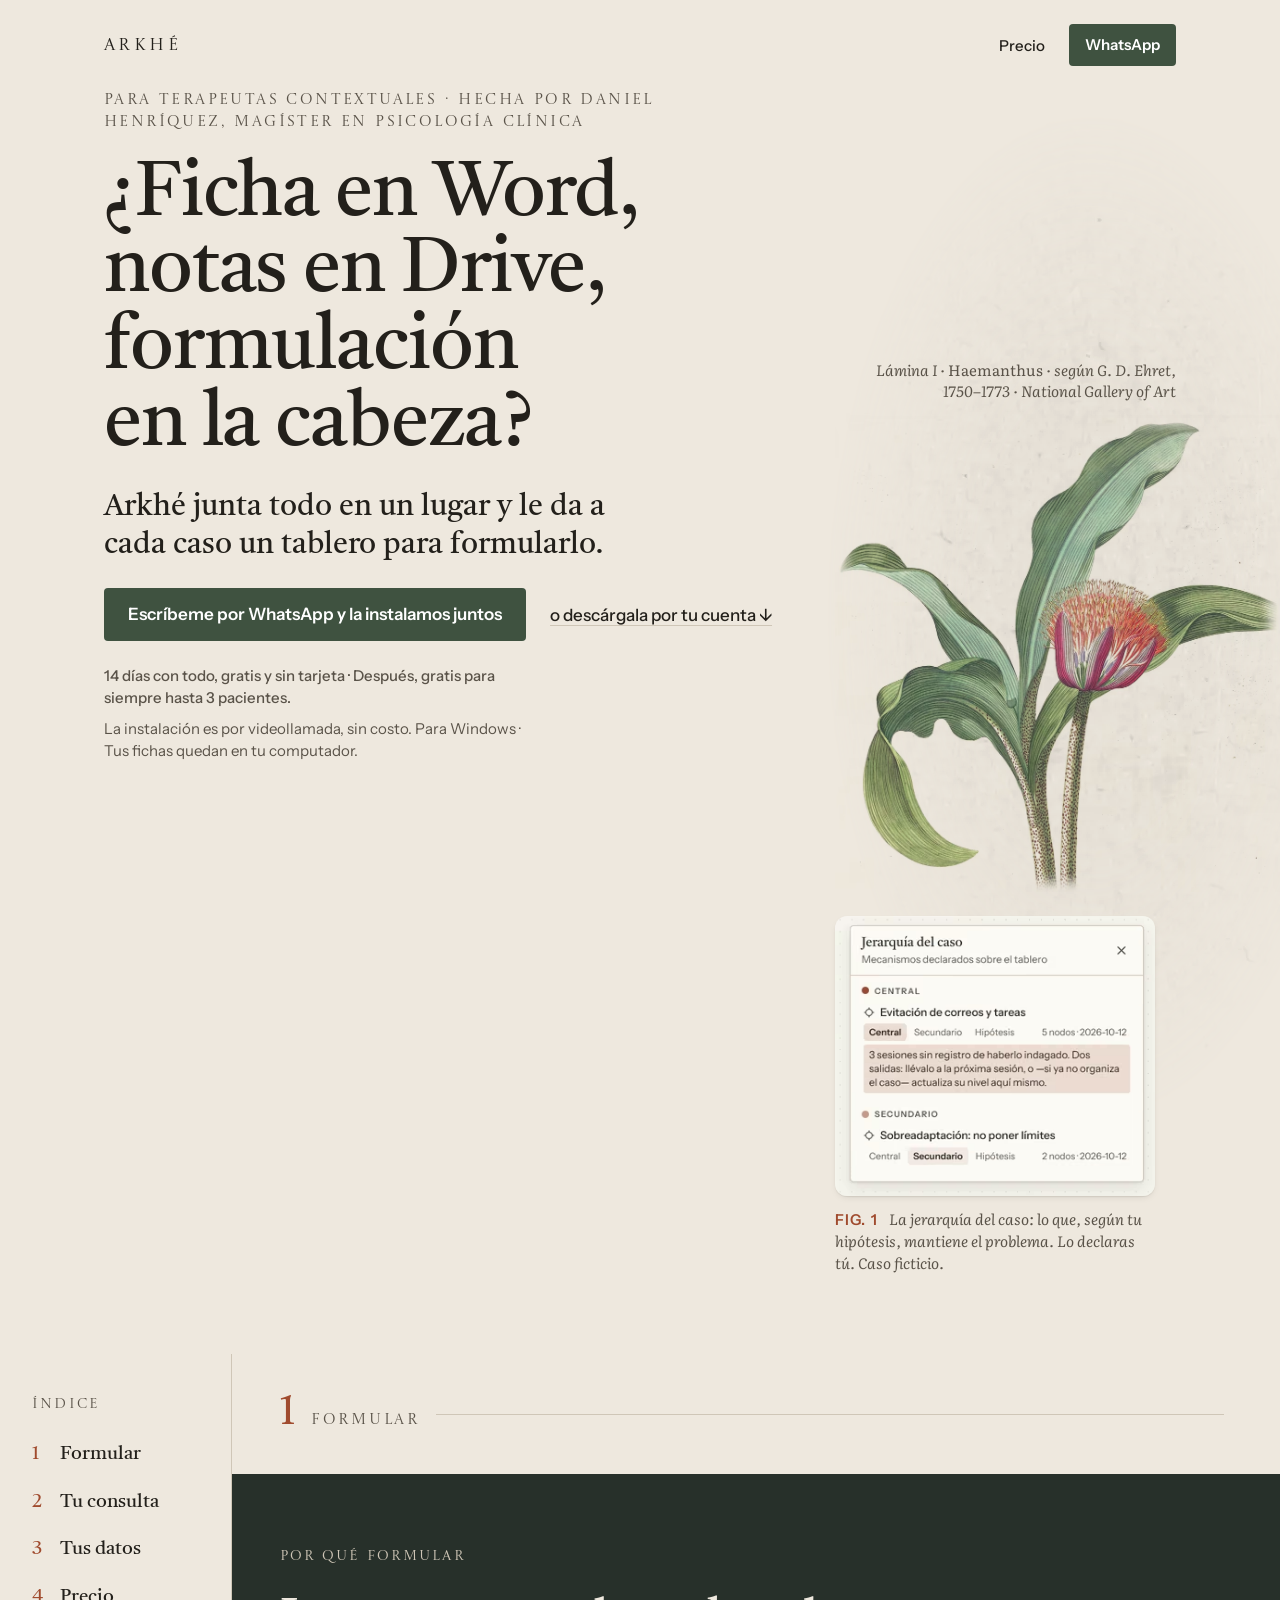
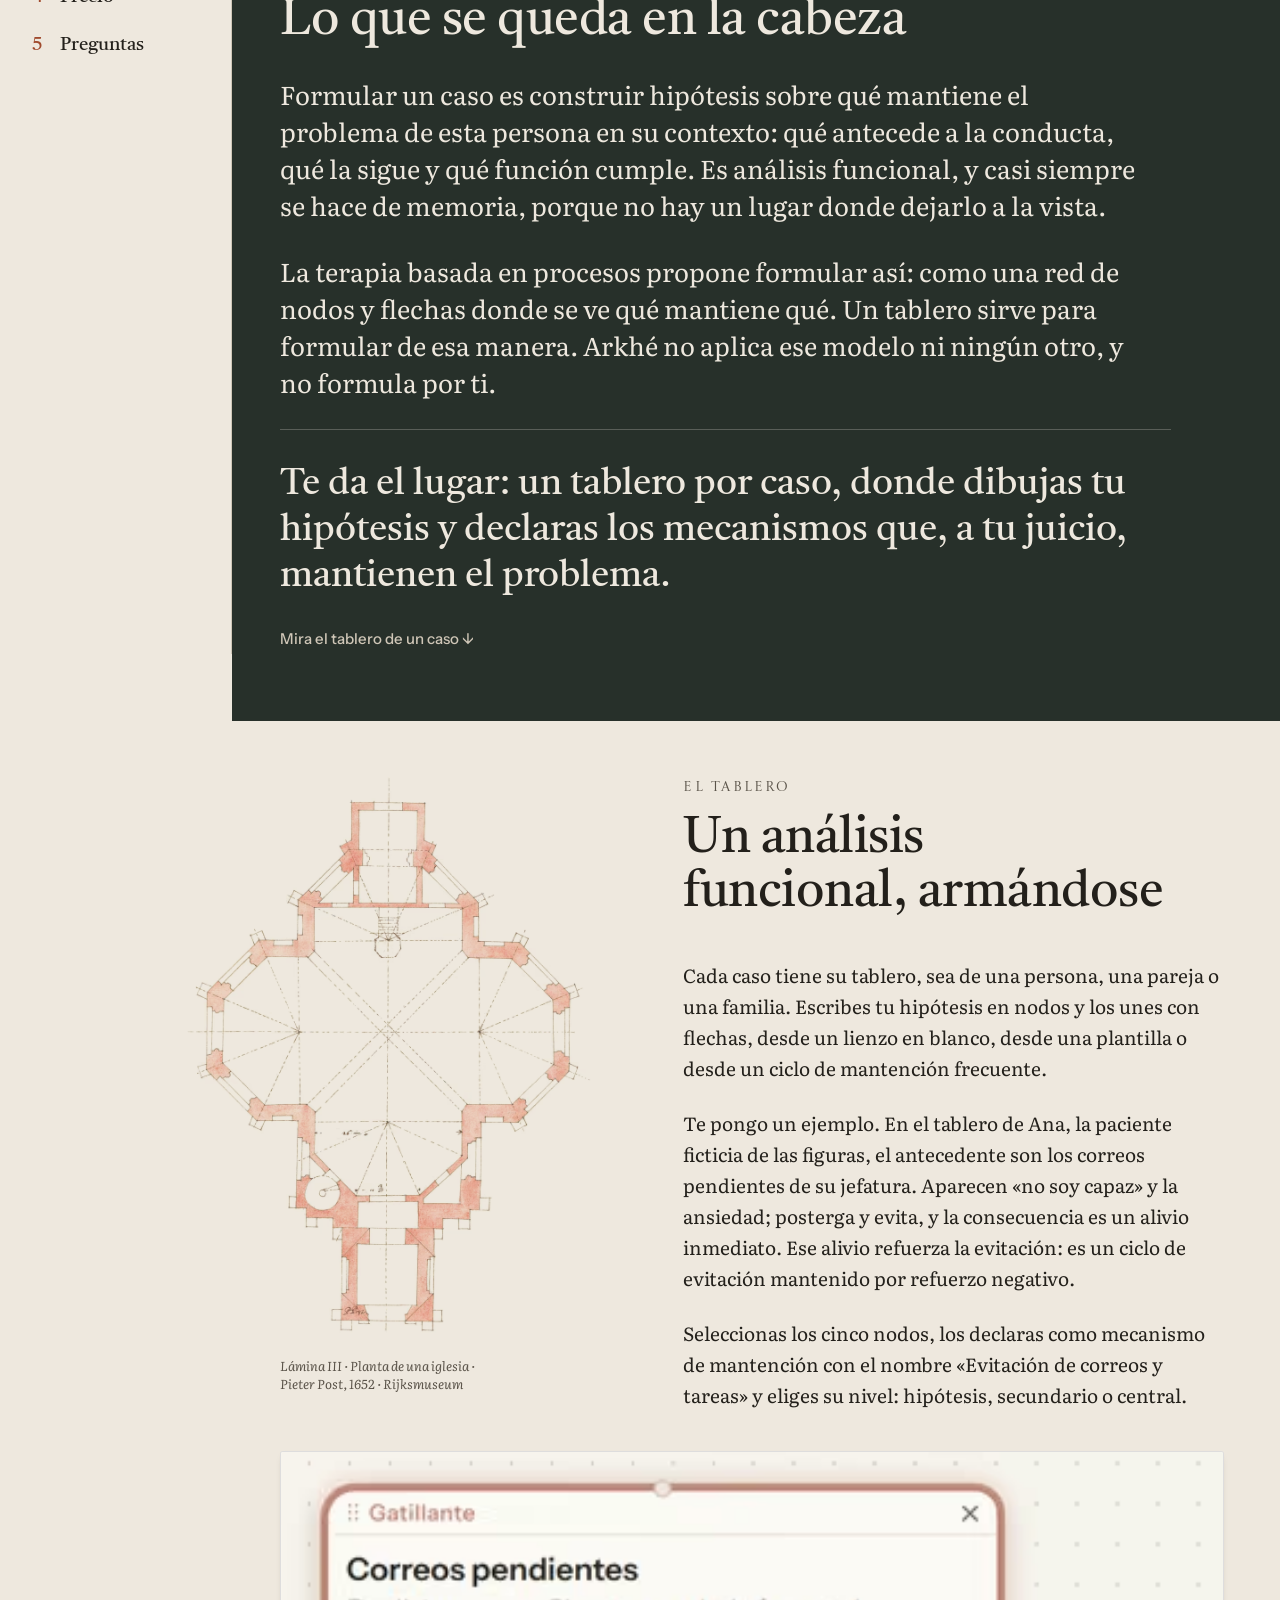
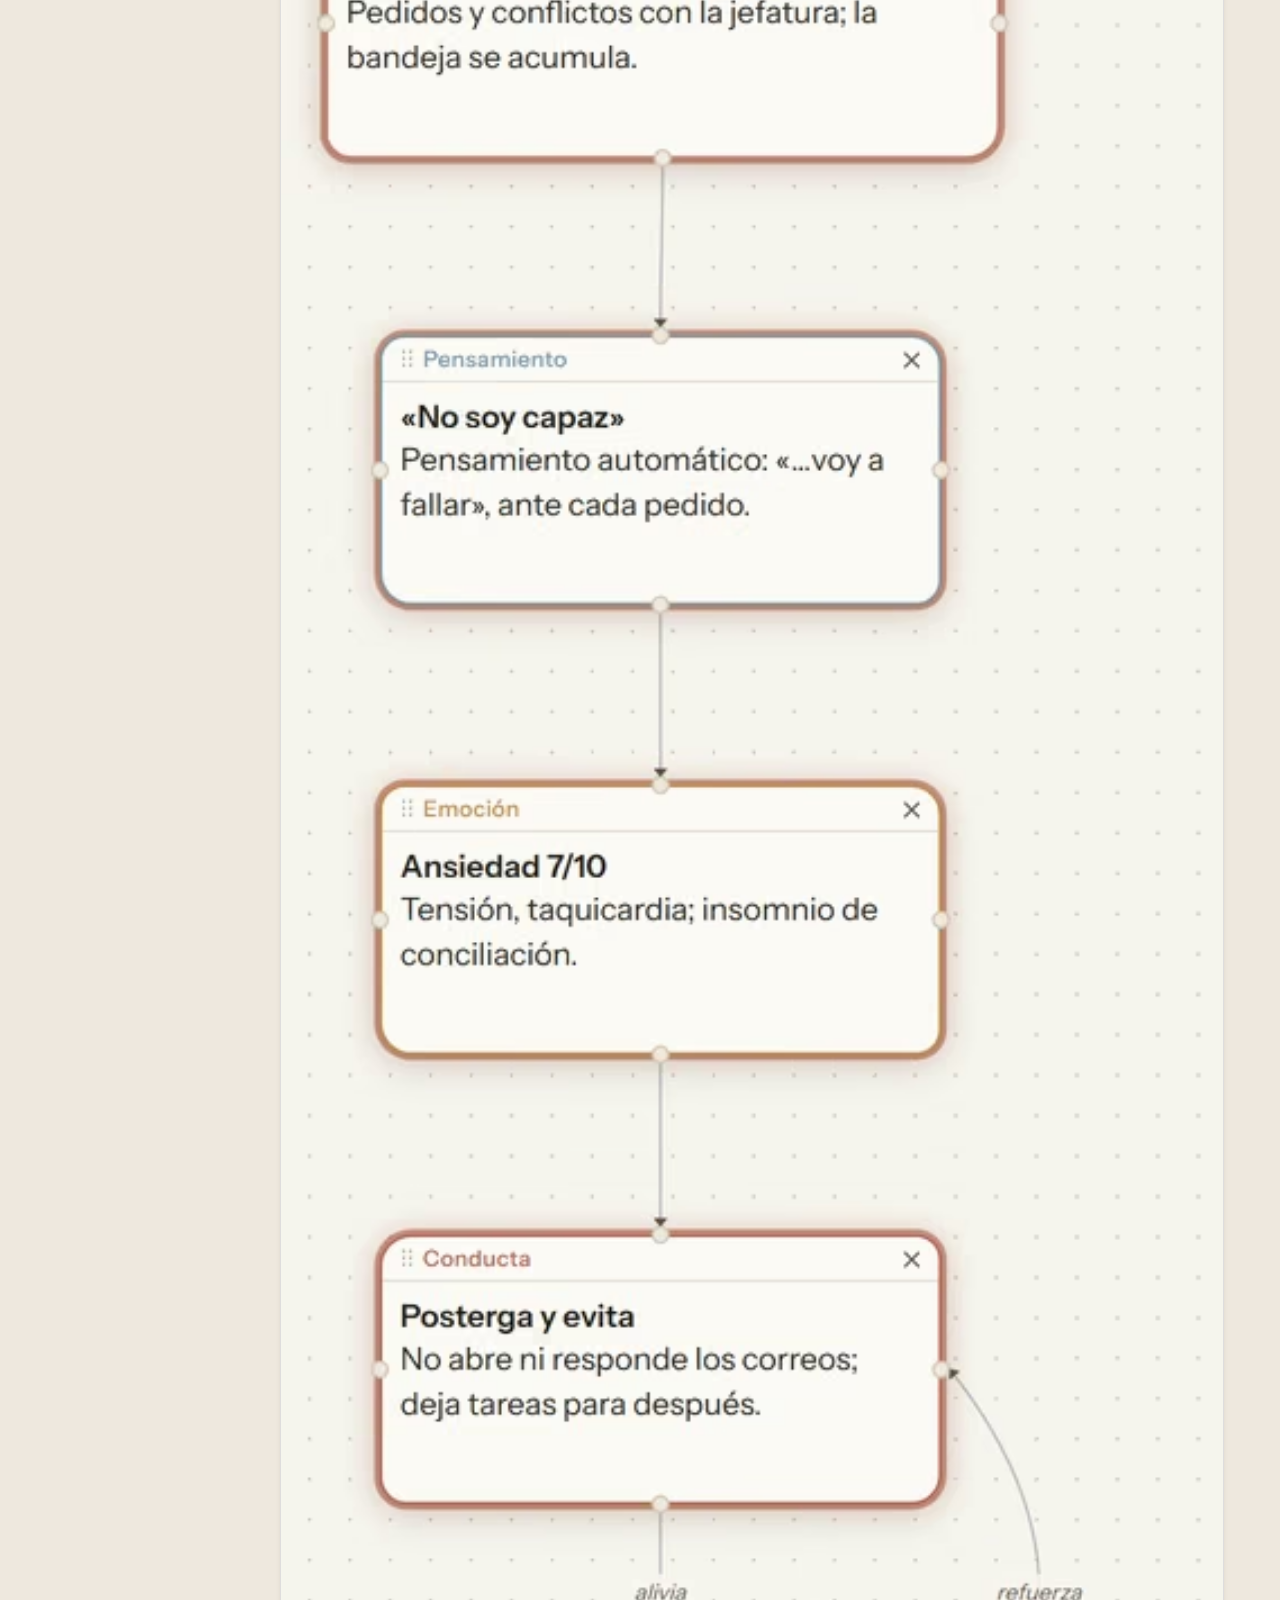
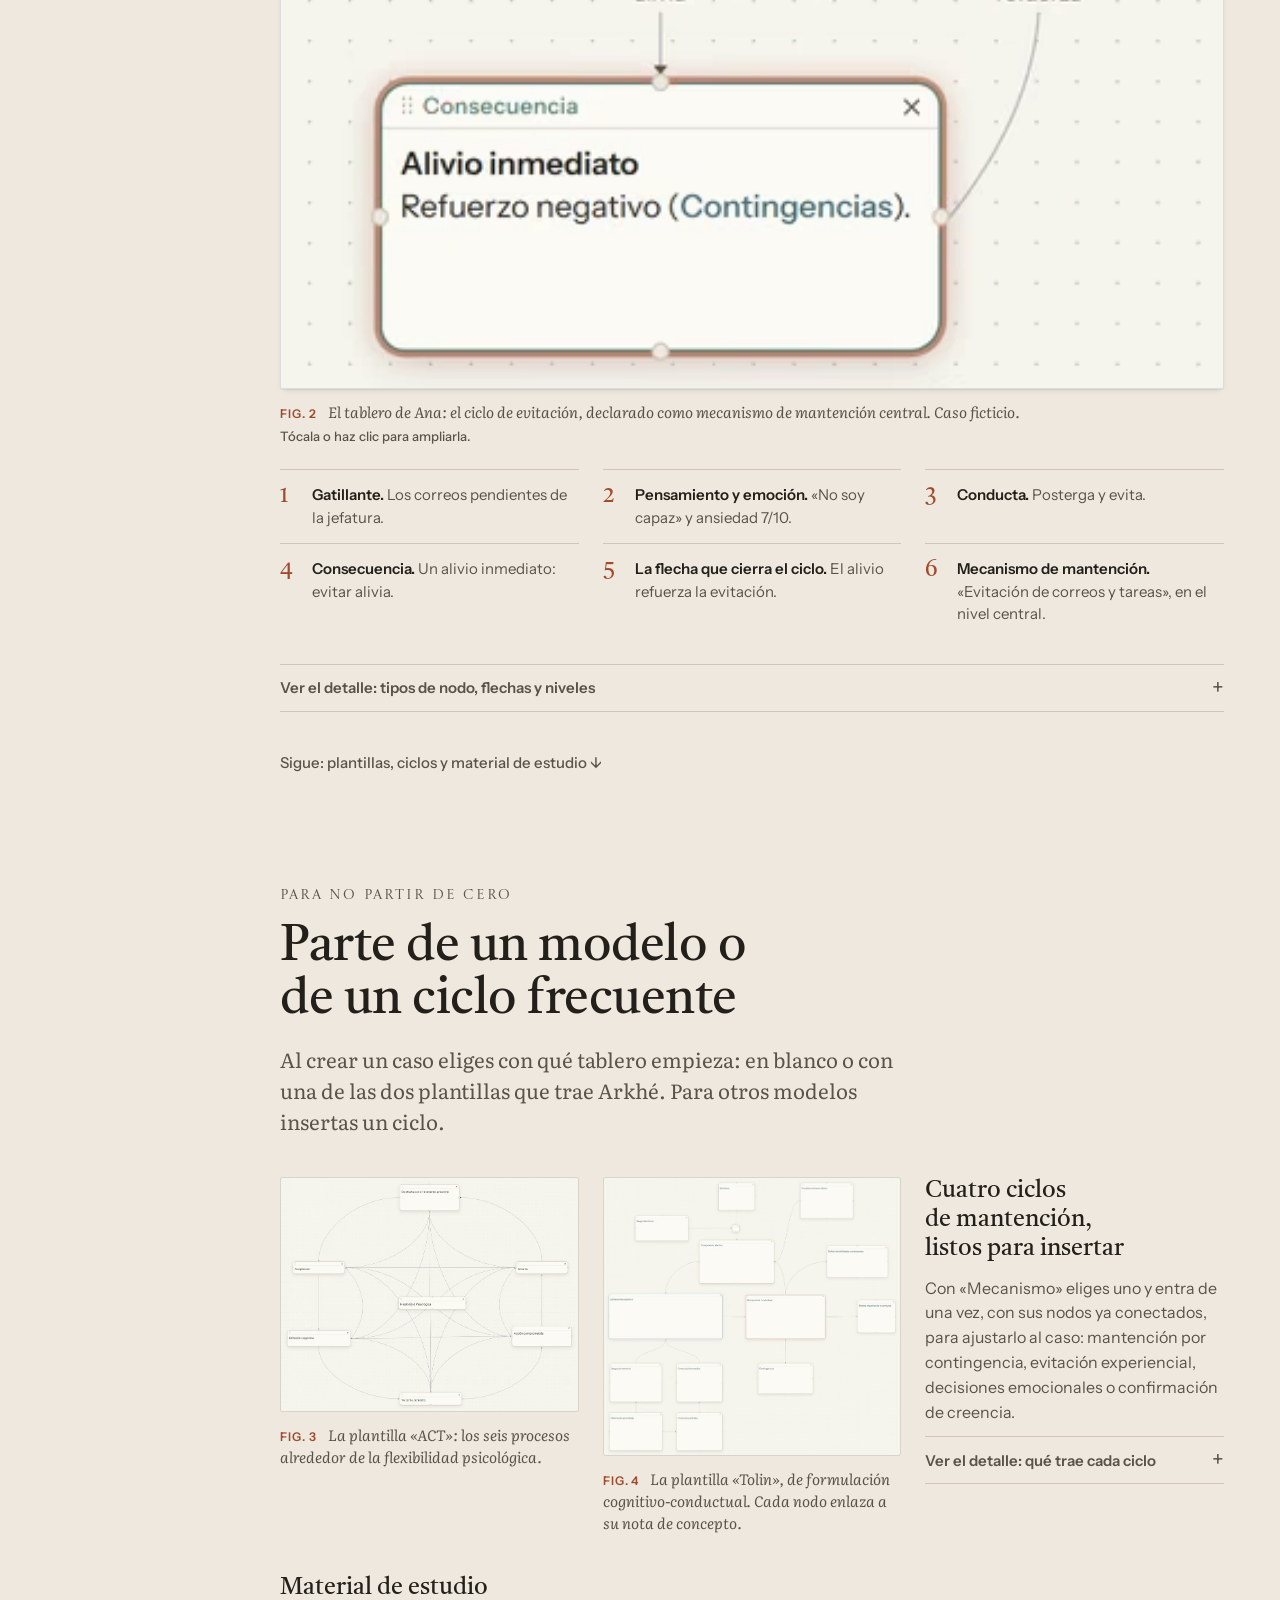
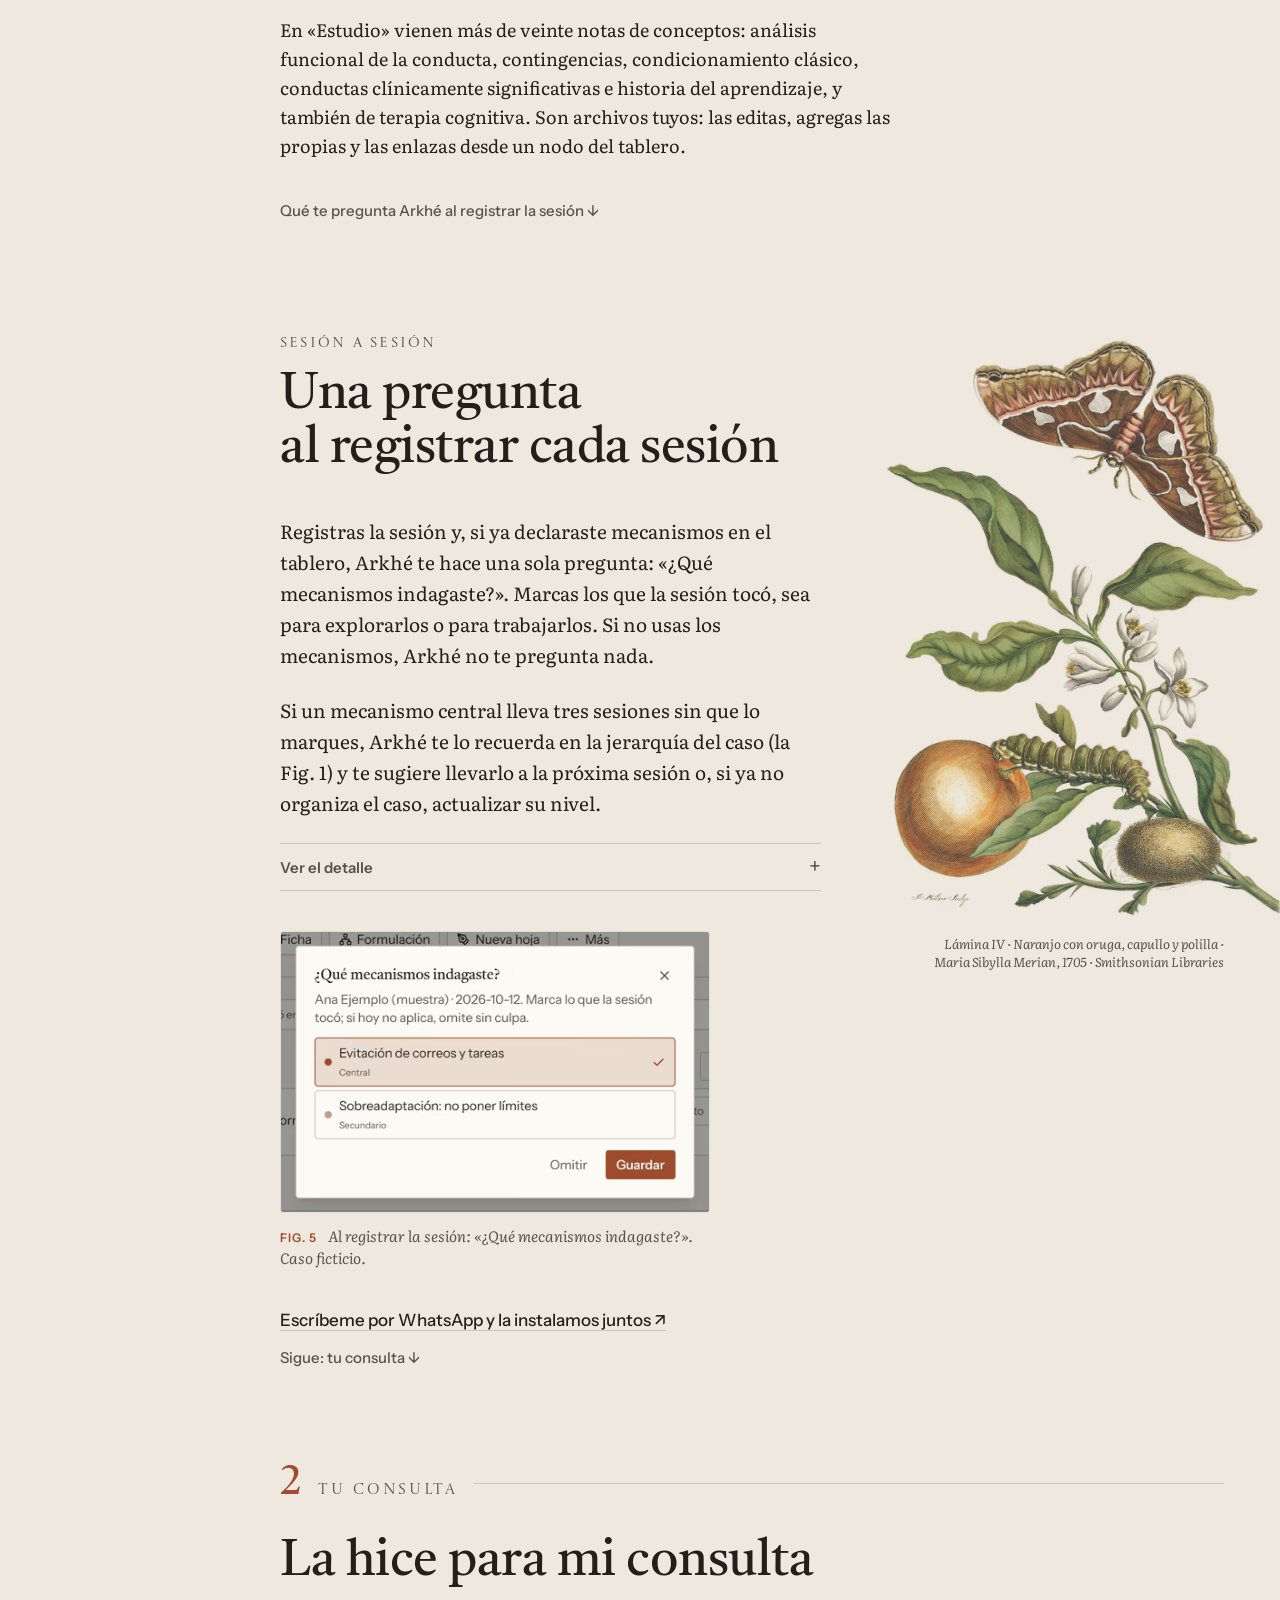
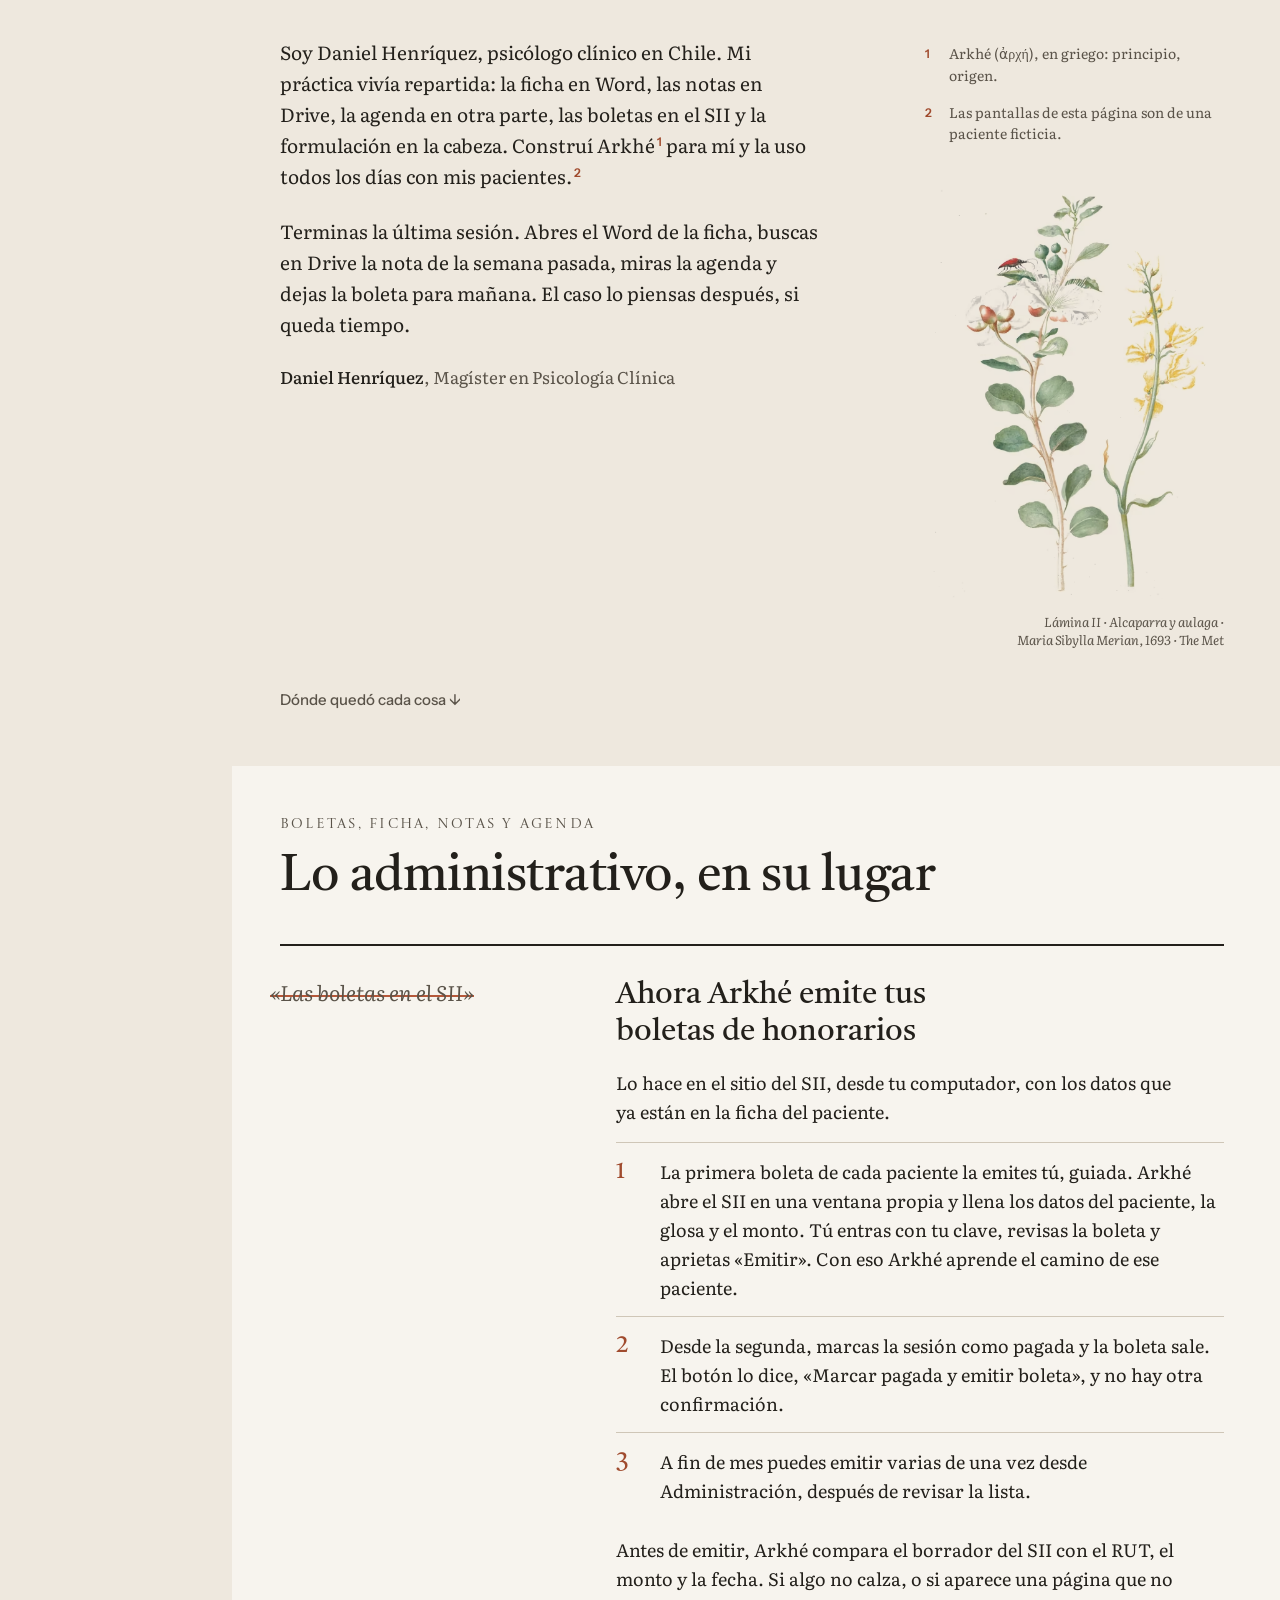
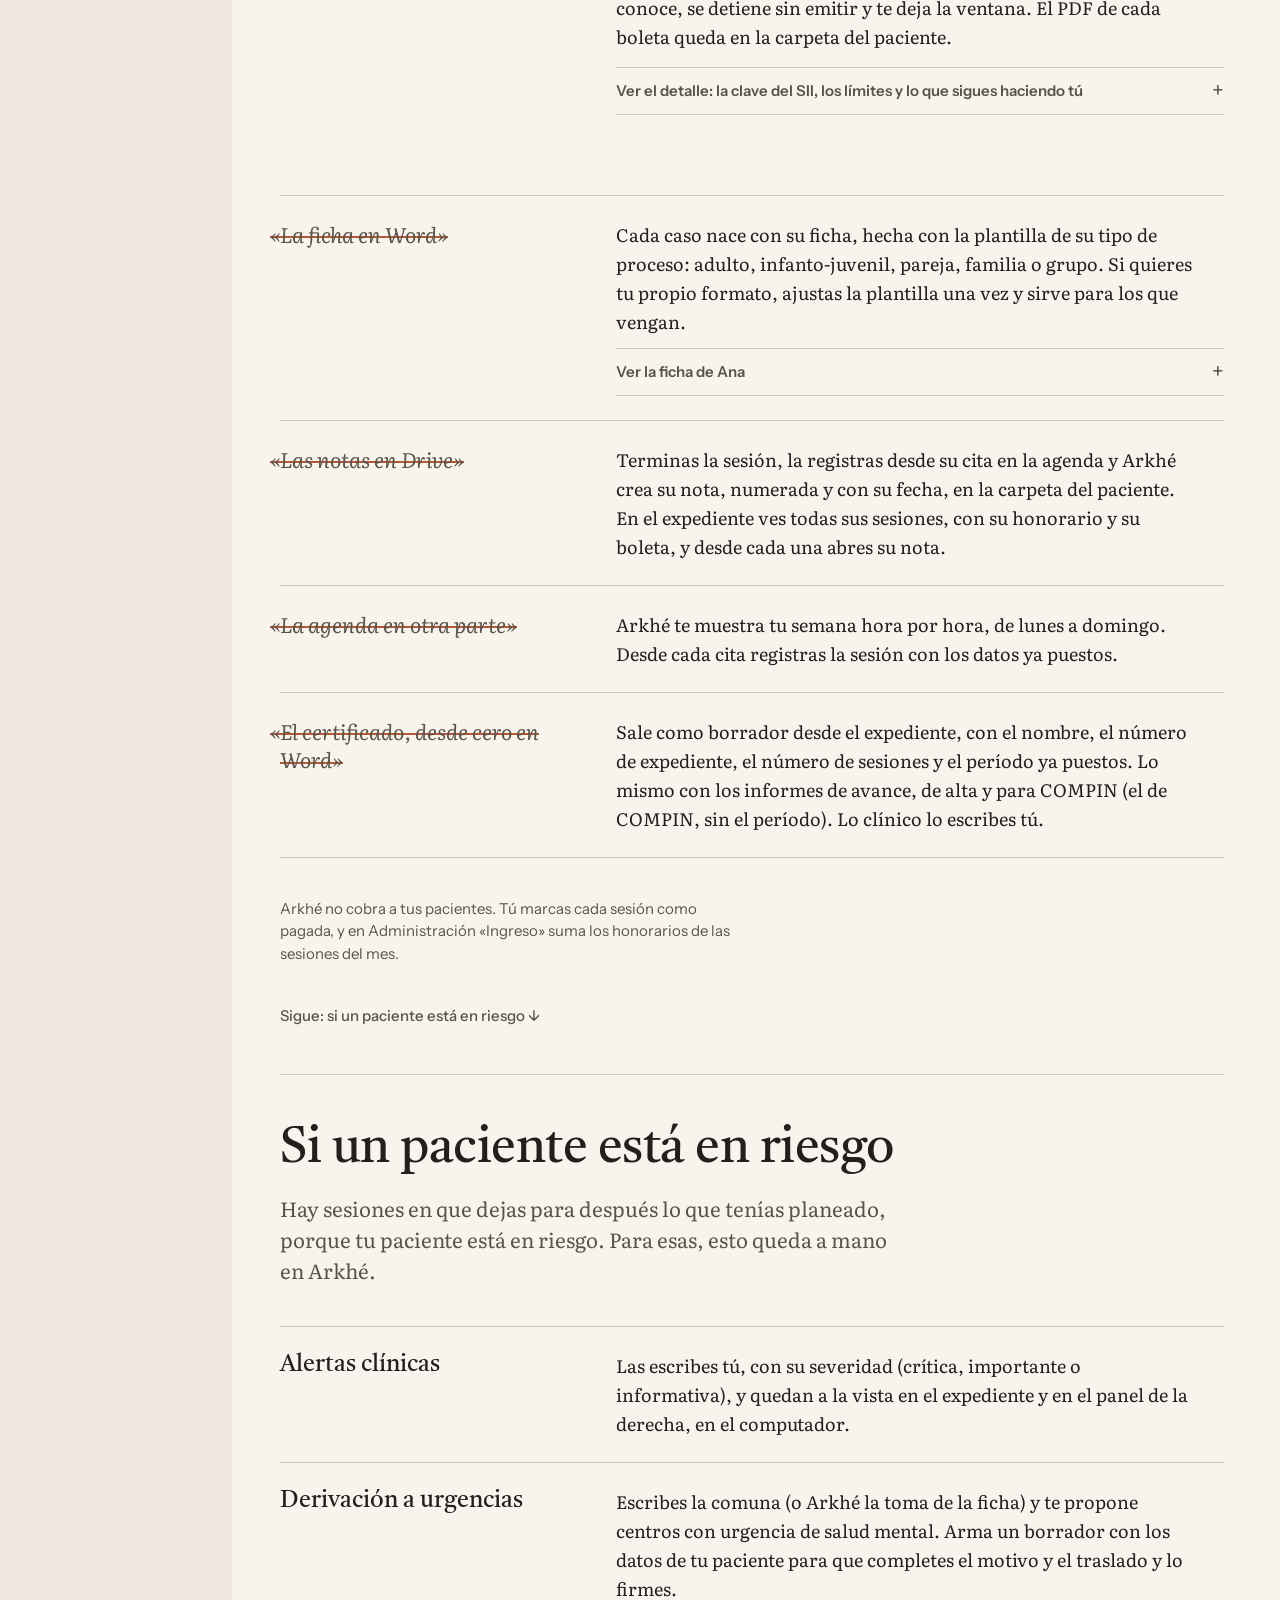
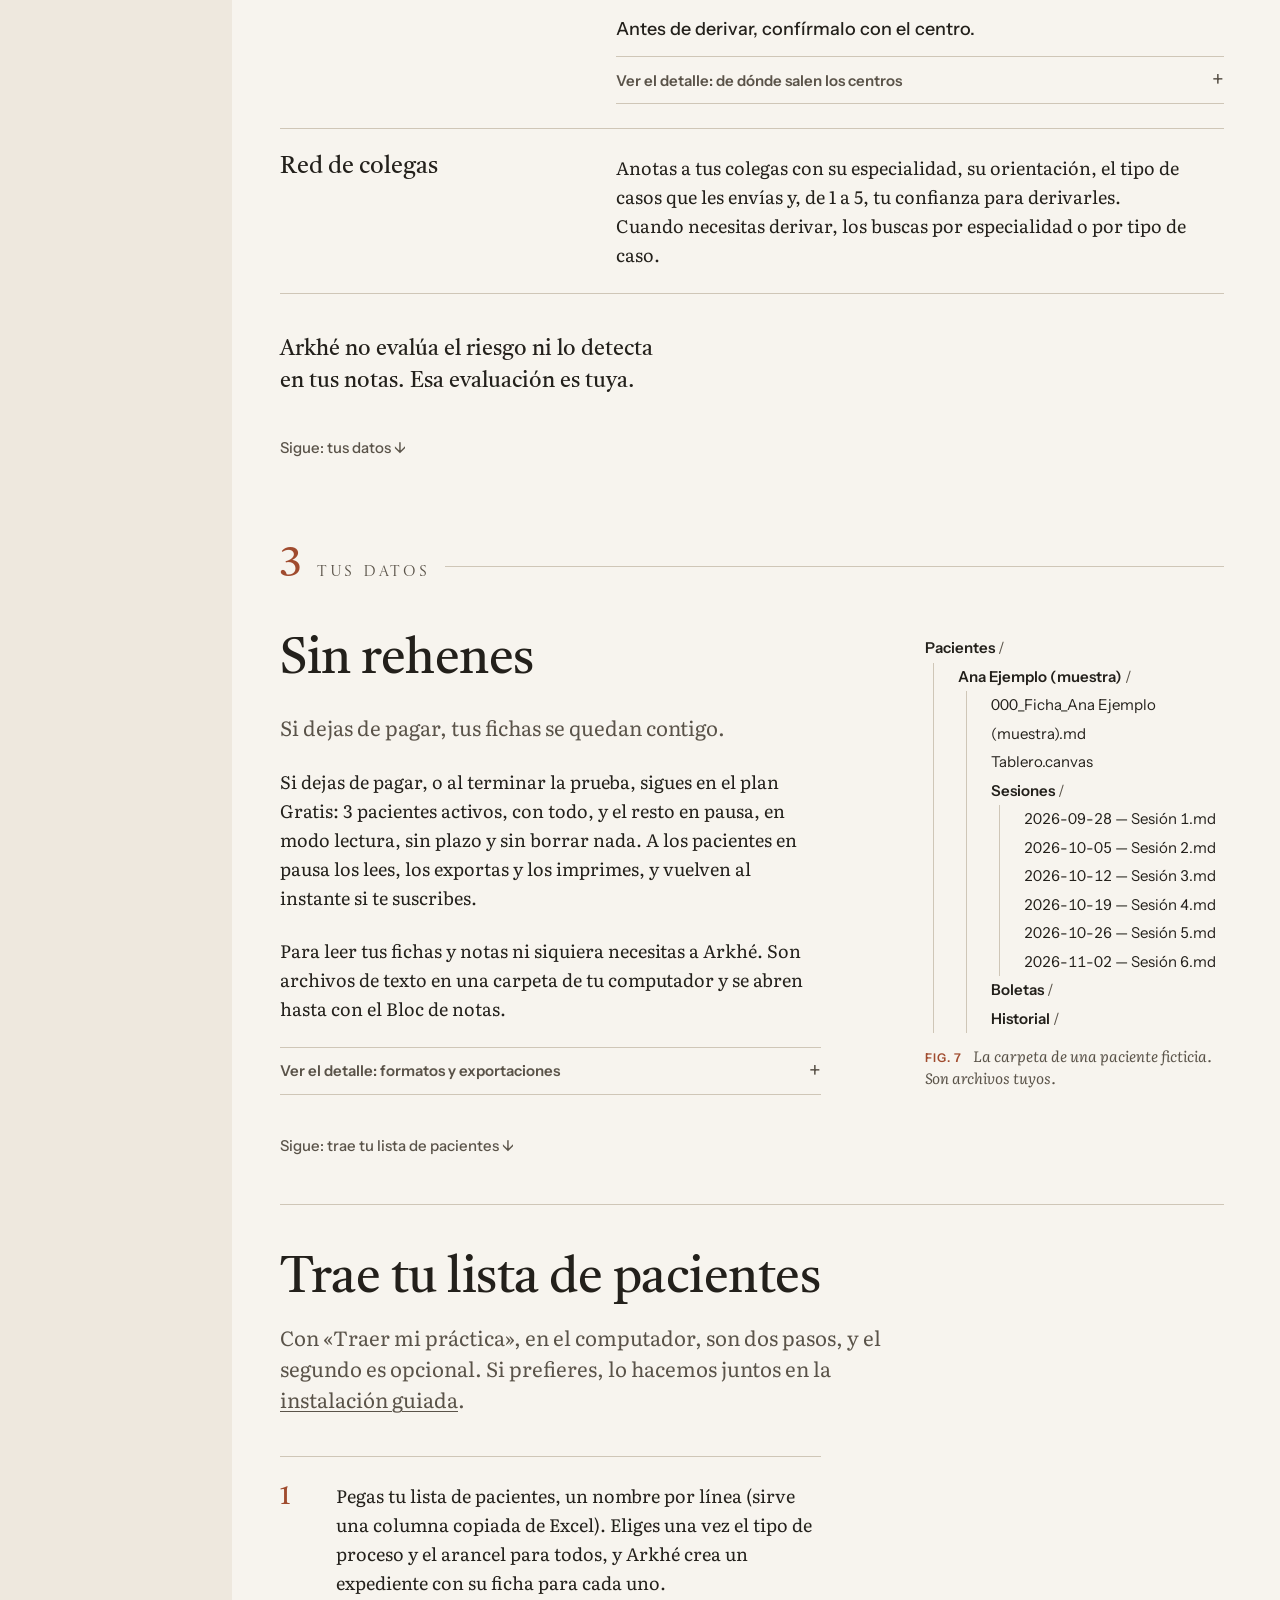
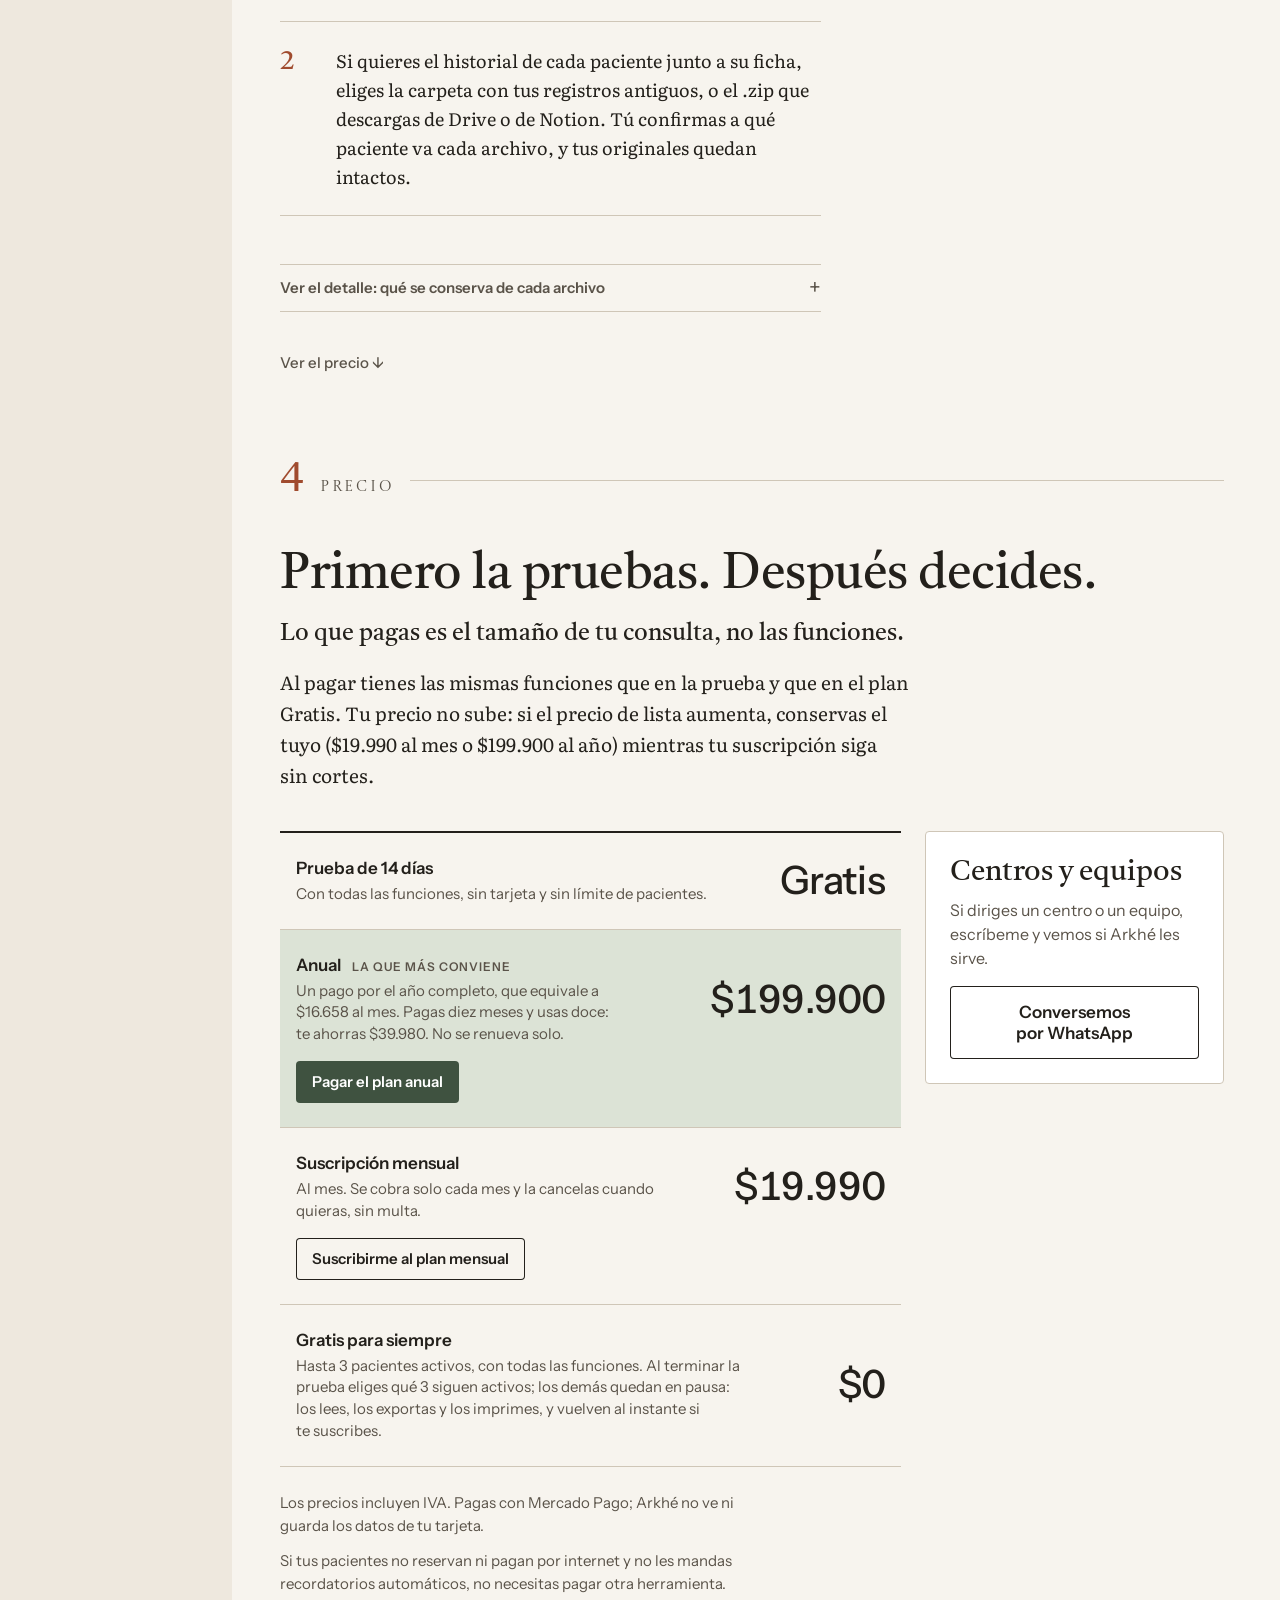
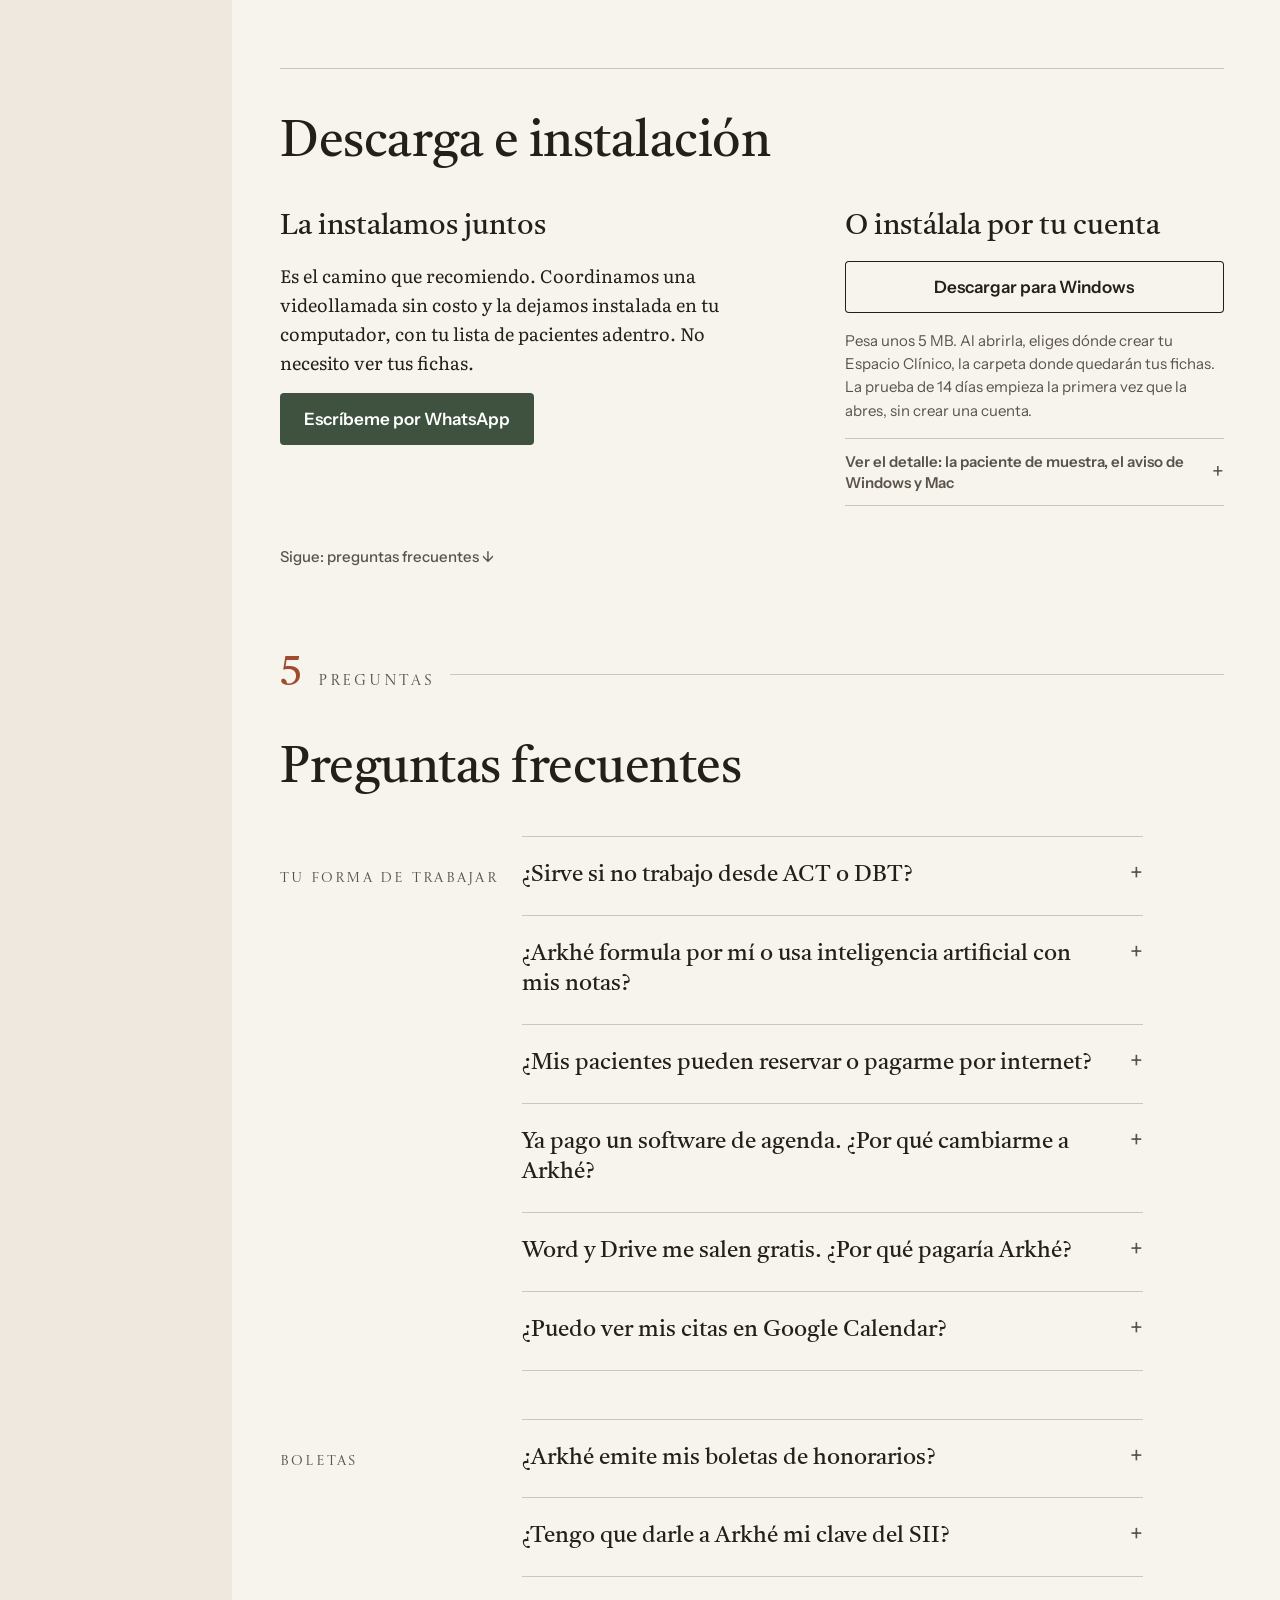
==== commit f4037d87: "Landing de Arkhé — 2026-11-11" ====
--- a/index.html
+++ b/index.html
@@ -3,18 +3,18 @@
 <head>
 <meta charset="utf-8">
 <meta name="viewport" content="width=device-width,initial-scale=1,viewport-fit=cover">
-<title>Arkhé · Ficha, notas, agenda y formulación de casos para tu consulta</title>
+<title>Arkhé · Un tablero para formular cada caso, con la ficha, la agenda y las boletas alrededor</title>
 <link rel="canonical" href="https://arkheapp.cl/">
 <meta property="og:url" content="https://arkheapp.cl/">
-<meta name="description" content="Una aplicación para Windows, hecha por Daniel Henríquez, psicólogo clínico. Junta la ficha, las notas de cada sesión y la agenda, y le da a cada caso un tablero para formularlo. 30 días gratis, sin tarjeta.">
+<meta name="description" content="Una aplicación para Windows, hecha por Daniel Henríquez, psicólogo clínico, para quienes trabajan desde las terapias contextuales. Un tablero por caso para dibujar tu hipótesis y declarar qué mantiene el problema; y, alrededor, la ficha, las notas, la agenda y las boletas. 14 días con todo, gratis y sin tarjeta.">
 <meta property="og:type" content="website">
 <meta property="og:locale" content="es_CL">
-<meta property="og:title" content="Arkhé · Ficha, notas, agenda y formulación de casos para tu consulta">
-<meta property="og:description" content="Una aplicación para Windows, hecha por Daniel Henríquez, psicólogo clínico. Junta la ficha, las notas de cada sesión y la agenda, y le da a cada caso un tablero para formularlo. 30 días gratis, sin tarjeta.">
+<meta property="og:title" content="Arkhé · Un tablero para formular cada caso, con la ficha, la agenda y las boletas alrededor">
+<meta property="og:description" content="Una aplicación para Windows, hecha por Daniel Henríquez, psicólogo clínico, para quienes trabajan desde las terapias contextuales. Un tablero por caso para dibujar tu hipótesis y declarar qué mantiene el problema; y, alrededor, la ficha, las notas, la agenda y las boletas. 14 días con todo, gratis y sin tarjeta.">
 <meta property="og:image" content="https://arkheapp.cl/img/og-arkhe.jpg">
 <meta property="og:image:width" content="1200">
 <meta property="og:image:height" content="630">
-<meta property="og:image:alt" content="«Ficha en Word, notas en Drive, formulación en la cabeza.» junto a la flor roja de un Haemanthus, sobre papel antiguo">
+<meta property="og:image:alt" content="«¿Ficha en Word, notas en Drive, formulación en la cabeza?» junto a la flor roja de un Haemanthus, sobre papel antiguo">
 <meta name="twitter:card" content="summary_large_image">
 <meta name="theme-color" content="#eee8de">
 <link rel="icon" href="assets/logo.svg" type="image/svg+xml">
@@ -37,6 +37,9 @@
        nadie mira un título torcido esperando. Si el título todavía no se dibujaba, aparece ya ordenado; si ya estaba a la vista,
        se ordena con su movimiento, nunca de un salto */
     setTimeout(function () { if (!raiz.classList.contains('portada-en-marcha')) raiz.classList.add('portada-quieta'); }, 700);
+    /* Seguro: si a los 4 s el resto de la página no dejó puestos sus observadores (.observando), nada se queda esperando una
+       animación que no va a llegar: se quita .movimiento y todo aparece en su estado final */
+    setTimeout(function () { if (!raiz.classList.contains('observando')) raiz.classList.remove('movimiento'); }, 4000);
   }
 })();
 </script>
@@ -786,22 +789,229 @@
 }
 
 @media (max-width: 374px) { .portada .antetitulo { font-size: 13px; letter-spacing: 0.16em; } }
+
+
+/* ── 1.0 · El libro: índice lateral y capítulos ── */
+.libro { position: relative; }
+.capitulos { min-width: 0; }
+.capitulo { scroll-margin-top: 0; }
+
+.cap-cabeza { display: flex; align-items: baseline; gap: 16px; margin: 0; padding-block: 40px 0; }
+.cap-cabeza .cap-num { font: 400 40px/1 var(--display); color: var(--terracota); font-variant-numeric: lining-nums; }
+.cap-cabeza .cap-nombre { font: 400 15px/1.3 var(--titling); letter-spacing: 0.18em; text-transform: uppercase; color: var(--tinta-2); }
+.cap-cabeza::after { content: ""; flex: 1; height: 1px; background: var(--filete); align-self: center; }
+.claro .cap-cabeza + .sec, .cap-cabeza + .sec { padding-top: 40px; }
+
+.indice-libro { font: 400 15px/1.35 var(--ui); color: var(--tinta-2); padding: 32px var(--lado-d) 8px var(--lado-i); max-width: 1200px; margin-inline: auto; }
+.indice-titulo { font: 400 14px/1.45 var(--titling); letter-spacing: 0.16em; text-transform: uppercase; color: var(--tinta-2); margin-bottom: 16px; }
+.indice-libro ol { list-style: none; margin: 0; padding: 0; }
+.indice-libro > ol { display: grid; gap: 4px 32px; grid-template-columns: repeat(auto-fit, minmax(240px, 1fr)); }
+.indice-libro a { text-decoration: none; display: flex; gap: 12px; align-items: baseline; padding: 6px 8px; margin-inline: -8px; border-radius: 3px; }
+.indice-libro a:hover { color: var(--tinta); text-decoration: underline; text-underline-offset: 4px; text-decoration-color: var(--filete); }
+.indice-libro .cap > a { font: 400 21px/1.25 var(--display); color: var(--tinta); }
+.indice-libro .cap > a .n { font: 400 21px/1.25 var(--display); color: var(--terracota); min-width: 16px; font-variant-numeric: lining-nums; }
+.indice-libro .cap ol { padding-left: 28px; padding-bottom: 8px; }
+.indice-libro .cap ol a { padding-block: 4px; }
+.indice-libro a[aria-current] { color: var(--tinta); }
+.indice-libro .cap ol a[aria-current] { box-shadow: -2px 0 0 var(--terracota-trazo); padding-left: 10px; margin-left: -10px; border-radius: 0; }
+@media (max-width: 1279px) {
+  .indice-libro a { min-height: 44px; align-items: center; }
+  .indice-libro .cap ol a { min-height: 36px; }
+  /* En la página van solo los capítulos; sus secciones están en el botón «Índice» de la barra. Sin JavaScript va todo */
+  .js .libro > .indice-libro .cap ol { display: none; }
+  .js .libro > .indice-libro > ol { grid-template-columns: repeat(auto-fit, minmax(150px, 1fr)); }
+}
+
+@media (min-width: 1280px) {
+  .libro { display: grid; grid-template-columns: 232px minmax(0, 1fr); }
+  .indice-libro { position: sticky; top: 0; align-self: start; height: 100vh; height: 100dvh; overflow-y: auto; margin: 0; max-width: none; padding: 40px 16px 40px 32px; border-right: 1px solid var(--filete); }
+  .indice-libro > ol { display: block; }
+  .indice-libro .cap { padding-block: 6px; }
+  .indice-libro .cap > a, .indice-libro .cap > a .n { font-size: 19px; }
+  .indice-libro .cap ol { padding-left: 28px; padding-bottom: 4px; font-size: 14px; }
+  /* Con JavaScript, solo el capítulo en que estás muestra sus secciones */
+  .js .indice-libro .cap:not(.actual) ol { display: none; }
+  .capitulos { --lado-i: 48px; --lado-d: 56px; }
+  .barra-indice { display: none; }
+  html { scroll-padding-top: 16px; }
+}
+
+/* La barra de arriba, con el botón «Índice» (celular y tablet) */
+.barra-indice .cont { justify-content: flex-start; }
+.barra-indice .indice-nombre { flex: 1; }
+.btn-indice { flex: none; font: 600 14px/1 var(--ui); color: var(--tinta); background: none; border: 0; box-shadow: inset 0 0 0 1px var(--tinta-2); border-radius: 4px; padding: 0 14px; height: 32px; cursor: pointer; display: none; }
+.js .btn-indice { display: inline-flex; align-items: center; gap: 8px; }
+.btn-indice[aria-expanded="true"] { background: var(--tinta); color: var(--papel); box-shadow: none; }
+.btn-indice::after { content: ""; position: absolute; }
+.barra-indice { z-index: 41; }
+.panel-indice { position: fixed; z-index: 40; left: 0; right: 0; top: calc(45px + env(safe-area-inset-top, 0px)); max-height: calc(100vh - 45px - env(safe-area-inset-top, 0px)); max-height: calc(100dvh - 45px - env(safe-area-inset-top, 0px)); overflow-y: auto; background: var(--papel); border-bottom: 1px solid var(--tinta-2); box-shadow: 0 12px 24px -16px rgba(35, 32, 27, 0.35); }
+.panel-indice .indice-libro { padding-block: 16px 24px; }
+.panel-indice .indice-libro > ol { grid-template-columns: repeat(auto-fit, minmax(260px, 1fr)); }
+.panel-indice[hidden] { display: none; }
+.velo-indice { position: fixed; inset: 0; z-index: 39; background: rgba(35, 32, 27, 0.35); }
+.velo-indice[hidden] { display: none; }
+@media (pointer: coarse) { .btn-indice { height: 36px; } }
+
+/* Desplegables «ver el detalle» */
+details.ver { border-top: 1px solid var(--filete); border-bottom: 1px solid var(--filete); max-width: 36em; }
+details.ver + details.ver { border-top: 0; }
+details.ver > summary { list-style: none; cursor: pointer; display: flex; justify-content: space-between; align-items: center; gap: 24px; font: 600 15px/1.4 var(--ui); color: var(--tinta-2); padding: 12px 8px; margin-inline: -8px; min-height: 44px; }
+details.ver > summary:hover { color: var(--tinta); }
+details.ver > summary::-webkit-details-marker { display: none; }
+details.ver > summary::after { content: "+"; content: "+" / ""; font: 400 22px/1 var(--ui); flex: none; }
+details.ver[open] > summary::after { content: "−"; content: "−" / ""; }
+details.ver > .detalle { display: grid; gap: 12px; padding: 4px 0 20px; }
+details.ver > .detalle p, details.ver > .detalle li { font: 400 15px/1.55 var(--ui); color: var(--tinta-2); max-width: 60ch; text-wrap: pretty; }
+details.ver > .detalle ul, details.ver > .detalle ol { margin: 0; padding-left: 20px; display: grid; gap: 8px; }
+details.ver > .detalle b { color: var(--tinta); font-weight: 600; }
+.banda details.ver { border-color: rgba(238, 232, 222, 0.25); }
+@media (prefers-reduced-motion: no-preference) {
+  details.ver[open] > .detalle { animation: abrir 0.2s ease-out; }
+}
+
+/* El tablero que se dibuja (Fig. 2) */
+.tablero > .tablero-figura { grid-row: 3; display: grid; gap: 24px; min-width: 0; }
+.tablero-vivo .marco { position: relative; }
+.tablero-vivo .marco .cuadro { position: absolute; inset: 0; pointer-events: none; }
+.tablero-vivo .marco .cuadro img { width: 100%; height: 100%; }
+.tablero-vivo .panel-movil { display: none; }
+.pasos-tablero { list-style: none; margin: 0; padding: 0; counter-reset: paso; display: grid; grid-template-columns: repeat(3, minmax(0, 1fr)); gap: 0 24px; }
+.pasos-tablero li { counter-increment: paso; display: grid; grid-template-columns: 28px minmax(0, 1fr); gap: 4px; padding-block: 14px; border-top: 1px solid var(--filete); font: 400 15px/1.5 var(--ui); color: var(--tinta-2); }
+.pasos-tablero li::before { content: counter(paso); font: 400 22px/1 var(--display); color: var(--terracota); padding-top: 1px; }
+.pasos-tablero li b { font-weight: 600; color: var(--tinta); }
+.tablero-figura > details.ver { max-width: none; }
+.tablero-figura > details.ver > .detalle { grid-template-columns: repeat(auto-fit, minmax(280px, 1fr)); gap: 12px 24px; }
+@media (max-width: 899px) {
+  .tablero > .tablero-figura { grid-row: auto; grid-column: cont-i / cont-d; }
+  .pasos-tablero { grid-template-columns: repeat(2, minmax(0, 1fr)); }
+}
+@media (max-width: 639px) {
+  .pasos-tablero { grid-template-columns: minmax(0, 1fr); }
+  .tablero-vivo { max-width: 419px; }
+  .tablero-vivo .panel-movil { display: block; max-width: 344px; margin-top: 4px; border: 1px solid rgba(35, 32, 27, 0.15); border-radius: 3px; overflow: hidden; }
+}
+@media screen {
+  .movimiento .tablero-vivo .cuadro { transition: opacity 0.6s ease; }
+  .tablero-vivo .cuadro.fuera { opacity: 0; }
+  .movimiento .tablero-figura.en-marcha .pasos-tablero li { transition: opacity 0.5s ease; }
+  .movimiento .tablero-figura.en-marcha .pasos-tablero li:not(.visto) { opacity: 0.5; }
+  .movimiento .tablero-figura.en-marcha .panel-movil { transition: opacity 0.6s ease; }
+  .movimiento .tablero-figura.en-marcha:not(.completo) .panel-movil { opacity: 0; }
+  /* Cada bloque entra una sola vez, con un movimiento corto */
+  .movimiento [data-entra] { transition: opacity 0.5s ease, transform 0.5s ease; }
+  .movimiento [data-entra]:not(.entro) { opacity: 0; transform: translateY(14px); }
+}
+@media print {
+  [data-entra] { opacity: 1 !important; transform: none !important; }
+  .tablero-vivo .cuadro { display: none !important; }
+  .barra-indice, .panel-indice, .velo-indice { display: none !important; }
+  details.ver > summary::after { content: ""; }
+}
+
+/* Plantillas, ciclos y material de estudio */
+.plantillas { display: grid; grid-template-columns: repeat(12, minmax(0, 1fr)); gap: 48px 24px; align-items: start; }
+.plantillas > .fig { grid-column: span 6; }
+.plantillas > .fig .marco { background: #f7f3ec; }
+.plantillas > .ciclos { display: grid; gap: 12px; align-content: start; }
+.plantillas > .estudio { display: grid; gap: 12px; }
+.plantillas h3 { font-size: 24px; }
+.plantillas p { font-size: 18px; line-height: 29px; max-width: 32em; text-wrap: pretty; }
+@media (max-width: 899px) {
+  .plantillas { grid-template-columns: minmax(0, 1fr); gap: 32px; }
+  .plantillas > * { grid-column: 1 / -1 !important; }
+}
+
+/* Las boletas, el bloque principal de lo administrativo */
+.boletas { display: grid; grid-template-columns: minmax(0, 4fr) minmax(0, 8fr); gap: 16px 32px; padding-block: 32px 40px; border-top: 2px solid var(--tinta); }
+.boletas .antes { font: italic 400 21px/1.35 var(--texto); text-indent: -0.5em; }
+.boletas .ahora { display: grid; gap: 16px; }
+.boletas h3 { font-size: clamp(26px, 2.4vw, 34px); }
+.boletas .ahora > p { font-size: 18px; line-height: 29px; max-width: 32em; text-wrap: pretty; }
+.pasos-boleta { list-style: none; margin: 0; padding: 0; counter-reset: paso; display: grid; max-width: 36em; }
+.pasos-boleta li { counter-increment: paso; display: grid; grid-template-columns: 36px minmax(0, 1fr); gap: 8px; padding-block: 14px; border-top: 1px solid var(--filete); font-size: 18px; line-height: 29px; }
+.pasos-boleta li::before { content: counter(paso); font: 400 24px/1.1 var(--display); color: var(--terracota); padding-top: 2px; }
+.movimiento #administrativo .boletas .tacha { transition: background-size 0.8s cubic-bezier(0.65, 0, 0.35, 1) 0.15s, color 0.5s ease 0.75s; }
+.movimiento #administrativo .boletas:not(.listo) .tacha { background-size: 0% 2px; color: var(--tinta); }
+.fig-ancha { margin-top: 8px; }
+@media (max-width: 899px) {
+  .boletas { grid-template-columns: minmax(0, 1fr); }
+  .boletas .antes { text-indent: 0; }
+}
+
+/* Precio: cuatro filas, con su botón */
+.plan .pagar { grid-column: 1 / -1; justify-self: start; margin-top: 12px; }
+.plan.gratis { background: none; }
+.idea-precio { font: 400 clamp(22px, 1.9vw, 26px)/1.35 var(--display); max-width: 26em; text-wrap: balance; }
+.descarga-sola { display: grid; grid-template-columns: repeat(12, minmax(0, 1fr)); gap: 24px; align-items: start; }
+.descarga-sola > .guiada { grid-column: 1 / span 6; border-top: 0; padding-top: 0; }
+.descarga-sola > .descargas { grid-column: 8 / -1; }
+@media (max-width: 899px) {
+  .descarga-sola { grid-template-columns: minmax(0, 1fr); gap: 40px; }
+  .descarga-sola > * { grid-column: 1 / -1 !important; }
+  .plan .pagar { width: 100%; }
+}
+@media (min-width: 1100px) { .migracion .izq > details.ver { grid-column: 1 / span 7; grid-row: 2; } }
+/* El titular nuevo es más largo: un cuerpo algo menor, para que no pase de cuatro líneas */
+@media (min-width: 900px) { .portada h1 { font-size: clamp(44px, 6vw, 88px); } }
+@media (min-width: 900px) and (max-height: 820px) { .portada h1 { font-size: clamp(min(46px, 5vw), min(4.3vw, 8.6vh, 60px), 88px); } }
+@media (min-width: 640px) and (max-width: 899px) { .portada h1 { font-size: clamp(52px, 9vw, 78px); } }
+.capitulos .sec { padding-block: 56px; row-gap: 40px; }
+.capitulos .claro .sec, .capitulos .claro.capitulo .sec { padding-block: 48px; }
+.capitulos .banda .cont { padding-block: 72px; gap: 28px; }
+.capitulos .cap-cabeza + .sec, .capitulos .cont:has(> .cap-cabeza) + .cont > .sec:first-child, .capitulos .cont:has(> .cap-cabeza) + .franja .sec:first-child { padding-top: 32px; }
+@media (min-width: 900px) {
+  .tablero > .lamina > picture { width: min(100%, 520px); }
+  .sesion > .lamina > picture { width: min(calc(100% - 24px), clamp(400px, 31vw, 540px)); }
+}
+.fig-ancha { max-width: 760px; }
+.plantillas { gap: 40px 24px; }
+.plantillas > .fig { grid-column: span 4; }
+.plantillas > .ciclos { grid-column: 9 / -1; grid-row: 1; }
+.plantillas > .estudio { grid-column: 1 / span 8; grid-row: 2; }
+.plantillas > .estudio p { max-width: 36em; }
+.plantillas > .ciclos p { font: 400 16px/1.55 var(--ui); color: var(--tinta-2); }
+.plantillas > .ciclos details.ver { max-width: none; }
+.pie-pagina details.pie-laminas { max-width: none; align-self: start; }
+.pie-pagina details.pie-laminas > .detalle li { font-size: 14px; line-height: 1.6; max-width: 70ch; }
+.pie-pagina details.pie-laminas ul { list-style: none; padding: 0; }
+@media (max-width: 639px) {
+  .capitulos .sec { padding-block: 40px; row-gap: 28px; }
+  .capitulos .claro .sec, .capitulos .claro.capitulo .sec { padding-block: 36px; }
+  .capitulos .banda .cont { padding-block: 52px; }
+  .cap-cabeza { padding-top: 28px; }
+}
+details.ver > .detalle .fig-ancha { max-width: none; margin: 4px 0 8px; }
+@media (min-width: 640px) and (max-width: 899px) {
+  .plantillas { grid-template-columns: repeat(2, minmax(0, 1fr)); }
+  .plantillas > .fig { grid-column: auto !important; }
+}
+@media (max-width: 639px) {
+  /* En el celular el párrafo de arriba ya cuenta el ciclo paso a paso: la lista que acompaña a la figura ancha no se repite */
+  .pasos-tablero { display: none; }
+  .sesion > .lamina > picture { width: 58%; }
+  .origen .lamina { width: min(240px, 56%); }
+}
+.portada .bajada { font: 400 clamp(25px, 2.35vw, 34px)/1.26 var(--display); color: var(--tinta); max-width: 19em; text-wrap: balance; }
+@media (min-width: 900px) and (max-height: 820px) { .portada .bajada { font-size: clamp(24px, min(2.2vw, 3.9vh), 30px); } }
+.riesgo .aviso-riesgo { font: 500 16px/1.5 var(--ui); color: var(--tinta); }
+.pie-pagina .legales { display: flex; flex-wrap: wrap; gap: 4px 20px; margin-top: 8px; }
 </style>
 
-
-<div class="indice" id="indice" aria-hidden="true" lang="es-CL">
+<div class="indice barra-indice" id="barra-indice" lang="es-CL">
   <div class="cont">
-    <span class="marca">ARKHÉ</span>
-    <span class="indice-nombre" id="indice-nombre">El origen</span>
+    <span class="marca" aria-hidden="true">ARKHÉ</span>
+    <span class="indice-nombre" id="indice-nombre" aria-hidden="true">Formular</span>
+    <button class="btn-indice" id="btn-indice" type="button" aria-expanded="false" aria-controls="panel-indice">Índice</button>
     <span class="indice-avance" id="indice-avance"></span>
   </div>
 </div>
+<div class="velo-indice" id="velo-indice" hidden></div>
+<div class="panel-indice" id="panel-indice" lang="es-CL" hidden></div>
 
 <div class="cont" lang="es-CL">
   <header class="sitio">
     <a class="marca" href="#inicio" id="inicio" aria-label="Arkhé, ir al inicio">ARKHÉ</a>
     <nav aria-label="Principal">
-      <a class="nav-como" href="#administrativo">Cómo funciona</a>
       <a href="#precio">Precio</a>
       <a class="btn btn-chico" data-wa="principal" href="https://wa.me/56944102485?text=Hola%20Daniel%2C%20vi%20la%20p%C3%A1gina%20de%20Arkh%C3%A9%20y%20me%20gustar%C3%ADa%20probarla" target="_blank" rel="noopener">WhatsApp</a>
     </nav>
@@ -809,22 +1019,19 @@
 </div>
 
 <main lang="es-CL">
-  
+
     <section class="portada reticula-ancha" aria-labelledby="t-portada">
       <div class="portada-texto">
-        <p class="antetitulo">Hecha por Daniel Henríquez, Magíster en Psicología Clínica</p>
-        <h1 id="t-portada"><span>Ficha en Word,</span> <span>notas en Drive,</span> <span>formulación en la cabeza.</span></h1>
-        <p class="bajada">Arkhé es una aplicación que ordena lo administrativo de tu consulta para que la clínica vuelva a estar al centro. Junta la ficha, las notas de cada sesión y la agenda, y le da a cada caso un tablero para formularlo.</p>
+        <p class="antetitulo">Para terapeutas contextuales&nbsp;· Hecha por Daniel Henríquez, Magíster en Psicología Clínica</p>
+        <h1 id="t-portada"><span>¿Ficha en Word,</span> <span>notas en Drive,</span> <span>formulación en la cabeza?</span></h1>
+        <p class="bajada">Arkhé junta todo en un lugar y le da a cada caso un tablero para formularlo.</p>
         <div class="acciones">
           <a class="btn" data-wa="principal" href="https://wa.me/56944102485?text=Hola%20Daniel%2C%20vi%20la%20p%C3%A1gina%20de%20Arkh%C3%A9%20y%20me%20gustar%C3%ADa%20probarla" target="_blank" rel="noopener">Escríbeme por WhatsApp y la instalamos juntos</a>
-          
           <a class="enlace sin-celular" href="#descargas">o descárgala por tu cuenta ↓</a>
-          <a class="enlace solo-celular" href="#administrativo">o mira primero cómo funciona ↓</a>
+          <a class="enlace solo-celular" href="#formular">o mira primero cómo funciona ↓</a>
         </div>
-        
-        <p class="confianza">Para&nbsp;Windows&nbsp;· Tus fichas quedan en tu&nbsp;computador&nbsp;· 30&nbsp;días&nbsp;gratis, sin&nbsp;tarjeta&nbsp;· Si no te suscribes, no se borra&nbsp;nada.</p>
-        <p class="nota-boton">Es por videollamada, sin costo. </p>
-        
+        <p class="confianza">14&nbsp;días con todo, gratis y sin&nbsp;tarjeta&nbsp;· Después, gratis para siempre hasta 3&nbsp;pacientes.</p>
+        <p class="nota-boton">La instalación es por videollamada, sin costo. Para&nbsp;Windows&nbsp;· Tus fichas quedan en tu&nbsp;computador.</p>
       </div>
       <div class="portada-imagen">
         <figure class="lamina">
@@ -835,10 +1042,10 @@
           <figcaption class="rotulo">Lámina&nbsp;I&nbsp;· <i>Haemanthus</i>&nbsp;· según <span class="nw">G. D. Ehret</span>, <span class="nw">1750–1773</span>&nbsp;· National Gallery of Art</figcaption>
         </figure>
         <figure class="fig montada">
-          <button class="marco" type="button" aria-haspopup="dialog" data-grande="img/fig1-panel-640.webp" data-ancho="640" data-pie="Fig. 1 — La jerarquía del caso: lo que, según tu hipótesis, mantiene el problema. Lo declaras tú. Caso ficticio."><span class="solo-lector">Ampliar la figura 1: </span>
+          <button class="marco" type="button" aria-haspopup="dialog" data-grande="img/fig-jerarquia-696.webp" data-ancho="696" data-pie="Fig. 1 — La jerarquía del caso: lo que, según tu hipótesis, mantiene el problema. Lo declaras tú. Caso ficticio."><span class="solo-lector">Ampliar la figura 1: </span>
             <picture>
-              <source type="image/avif" srcset="img/fig1-panel-345.avif 345w, img/fig1-panel-640.avif 640w" sizes="320px">
-              <img src="img/fig1-panel-640.webp" srcset="img/fig1-panel-345.webp 345w, img/fig1-panel-640.webp 640w" sizes="320px" width="640" height="560" alt="Pantalla de Arkhé, panel «Jerarquía del caso»: un mecanismo central, «Evitación de correos y tareas», con el aviso «3 sesiones sin registro de haberlo indagado», y uno secundario, «Sobreadaptación: no poner límites»">
+              <source type="image/avif" srcset="img/fig-jerarquia-348.avif 348w, img/fig-jerarquia-696.avif 696w" sizes="320px">
+              <img src="img/fig-jerarquia-696.webp" srcset="img/fig-jerarquia-348.webp 348w, img/fig-jerarquia-696.webp 696w" sizes="320px" width="696" height="610" alt="Pantalla de Arkhé, panel «Jerarquía del caso»: un mecanismo central, «Evitación de correos y tareas», con el aviso «3 sesiones sin registro de haberlo indagado», y uno secundario, «Sobreadaptación: no poner límites». Cada uno muestra sus niveles: Central, Secundario e Hipótesis">
             </picture>
           </button>
           <figcaption><span class="num">FIG. 1</span> <span class="pie">La jerarquía del caso: lo que, según tu hipótesis, mantiene el problema. Lo declaras tú. Caso ficticio.</span></figcaption>
@@ -846,111 +1053,70 @@
       </div>
     </section>
 
-  
-  <div class="cont">
-    <section class="sec origen" data-indice="El origen" aria-labelledby="t-origen">
-      <div class="reticula">
+  <div class="libro">
+    <nav class="indice-libro" id="indice" aria-label="Índice de la página">
+      <p class="indice-titulo" id="t-indice">Índice</p>
+      <ol>
+        <li class="cap"><a href="#formular"><span class="n">1</span> Formular</a>
+          <ol>
+            <li><a href="#tesis">Por qué formular</a></li>
+            <li><a href="#tablero">El tablero de un caso</a></li>
+            <li><a href="#plantillas">Plantillas, ciclos y material de estudio</a></li>
+            <li><a href="#sesion">La pregunta de cada sesión</a></li>
+          </ol>
+        </li>
+        <li class="cap"><a href="#tu-consulta"><span class="n">2</span> Tu consulta</a>
+          <ol>
+            <li><a href="#origen">La hice para mi consulta</a></li>
+            <li><a href="#administrativo">Boletas, ficha, notas y agenda</a></li>
+            <li><a href="#riesgo">Si un paciente está en riesgo</a></li>
+          </ol>
+        </li>
+        <li class="cap"><a href="#tus-datos"><span class="n">3</span> Tus datos</a>
+          <ol>
+            <li><a href="#rehenes">Sin rehenes</a></li>
+            <li><a href="#migracion">Trae tu lista de pacientes</a></li>
+          </ol>
+        </li>
+        <li class="cap"><a href="#precio"><span class="n">4</span> Precio</a>
+          <ol>
+            <li><a href="#planes">Prueba y planes</a></li>
+            <li><a href="#centros">Centros y equipos</a></li>
+            <li><a href="#descargas">Descarga e instalación</a></li>
+          </ol>
+        </li>
+        <li class="cap"><a href="#preguntas"><span class="n">5</span> Preguntas</a></li>
+      </ol>
+    </nav>
+
+    <div class="capitulos">
+
+  <!-- ═══ 1 · Formular ═══ -->
+  <div class="capitulo" id="formular" role="region" aria-labelledby="cap-1">
+    <div class="cont"><p class="cap-cabeza" id="cap-1"><span class="cap-num">1</span><span class="cap-nombre"><span class="solo-lector">Capítulo 1: </span>Formular</span></p></div>
+
+    <div class="franja banda" id="tesis" data-indice="Por qué formular" style="margin-top: 40px">
+      <div class="cont">
+        <p class="antetitulo">Por qué formular</p>
+        <h2>Lo que se queda en la cabeza</h2>
+        <p class="tesis" data-entra>Formular un caso es construir hipótesis sobre qué mantiene el problema de esta persona en su contexto: qué antecede a la conducta, qué la sigue y qué función cumple. Es análisis funcional, y casi siempre se hace de memoria, porque no hay un lugar donde dejarlo a la vista.</p>
+        <p class="tesis" data-entra>La terapia basada en procesos propone formular así: como una red de nodos y flechas donde se ve qué mantiene qué. Un tablero sirve para formular de esa manera. Arkhé no aplica ese modelo ni ningún otro, y no formula por ti.</p>
+        <p class="remate" data-entra>Te da el lugar: un tablero por caso, donde dibujas tu hipótesis y declaras los mecanismos que, a tu juicio, mantienen el problema.</p>
+        <a class="siguiente" href="#tablero">Mira el tablero de un caso ↓</a>
+      </div>
+    </div>
+
+    <section class="sec tablero reticula-ancha" id="tablero" data-indice="El tablero de un caso" aria-labelledby="t-tablero">
         <div class="cabeza">
-          <h2 id="t-origen">La hice para mi consulta</h2>
+          <p class="antetitulo">El tablero</p>
+          <h2 id="t-tablero">Un análisis funcional, armándose</h2>
         </div>
         <div class="lectura">
-          
-          <p>Soy Daniel Henríquez, psicólogo clínico en Chile. Mi práctica vivía repartida: la ficha en Word, las notas en Drive, la agenda en otra parte, las boletas en el SII y la formulación en la cabeza. Construí Arkhé<sup class="n"><span class="solo-lector">, nota </span>1</sup> para mí y la uso todos los días con mis pacientes.<sup class="n"><span class="solo-lector">, nota </span>2</sup></p>
-          <p>Terminas la última sesión. Abres el Word de la ficha, buscas en Drive la nota de la semana pasada, miras la agenda y dejas la boleta para mañana. El caso lo piensas después, si queda tiempo.</p>
-          <p class="firma"><b>Daniel Henríquez</b>, Magíster en Psicología&nbsp;Clínica</p>
-          
-          
+          <p>Cada caso tiene su tablero, sea de una persona, una pareja o una familia. Escribes tu hipótesis en nodos y los unes con flechas, desde un lienzo en blanco, desde una plantilla o desde un ciclo de mantención frecuente.</p>
+          <p>Te pongo un ejemplo. En el tablero de Ana, la paciente ficticia de las figuras, el antecedente son los correos pendientes de su jefatura. Aparecen «no soy capaz» y la ansiedad; posterga y evita, y la consecuencia es un alivio inmediato. Ese alivio refuerza la evitación: es un ciclo de evitación mantenido por refuerzo negativo.</p>
+          <p>Seleccionas los cinco nodos, los declaras como mecanismo de mantención con el nombre «Evitación de correos y tareas» y eliges su nivel: hipótesis, secundario o central.</p>
         </div>
-        <div class="margen">
-          <ol class="notas" aria-label="Notas al margen">
-            <li><b>1</b><span>Arkhé (<span class="griego" lang="grc">ἀρχή</span>), en griego: principio, origen.</span></li>
-            <li><b>2</b><span>Las pantallas de esta página son de una paciente ficticia.</span></li>
-          </ol>
-          <figure class="lamina">
-            <picture>
-              <source type="image/avif" srcset="img/lamina-l2-tallos-480.avif 480w, img/lamina-l2-tallos-960.avif 960w" sizes="(max-width: 639px) 72vw, (max-width: 899px) 260px, 340px">
-              <img src="img/lamina-l2-tallos-960.webp" srcset="img/lamina-l2-tallos-480.webp 480w, img/lamina-l2-tallos-960.webp 960w" sizes="(max-width: 639px) 72vw, (max-width: 899px) 260px, 340px" width="960" height="1366" alt="Acuarela de Maria Sibylla Merian: una rama de alcaparra con flores blancas junto a una de aulaga con flores amarillas, y un escarabajo rojo sobre las hojas de arriba de la alcaparra" loading="lazy">
-            </picture>
-            <figcaption class="rotulo">Lámina&nbsp;II&nbsp;· Alcaparra y aulaga&nbsp;· Maria Sibylla Merian, 1693&nbsp;· The Met</figcaption>
-          </figure>
-        </div>
-      </div>
-      <a class="siguiente" href="#administrativo">Dónde quedó cada cosa ↓</a>
-    </section>
-  </div>
-
-  
-  <div class="franja claro">
-    <div class="cont">
-      <section class="sec" id="administrativo" data-indice="Lo administrativo" aria-labelledby="t-admin">
-        <div class="cabeza">
-          <p class="antetitulo">Ficha, notas, agenda y boletas</p>
-          <h2 id="t-admin">Lo administrativo, en su lugar</h2>
-        </div>
-        <div class="filas">
-          <div class="fila">
-            <p class="antes"><span class="solo-lector">Antes: </span><span class="tacha">«La ficha en Word»</span></p>
-            <div class="ahora"><p>Cada caso nace con su ficha, hecha con la plantilla de su tipo de proceso: adulto, infanto-juvenil, pareja, familia o grupo. Las supervisiones que haces a colegas también tienen la suya. Si quieres tu propio formato, ajustas la plantilla una vez y sirve para los que vengan.</p></div>
-          </div>
-          <div class="fila">
-            <p class="antes"><span class="solo-lector">Antes: </span><span class="tacha">«Las notas en Drive»</span></p>
-            <div class="ahora"><p>Terminas la sesión, la registras desde su cita en la agenda y Arkhé crea su nota, numerada y con su fecha, en la carpeta del paciente. En el expediente ves todas sus sesiones y desde cada una abres su nota.</p></div>
-          </div>
-          <div class="fila">
-            <p class="antes"><span class="solo-lector">Antes: </span><span class="tacha">«La agenda en otra parte»</span></p>
-            <div class="ahora">
-              <p>Arkhé te muestra tu semana hora por hora, de lunes a domingo. Desde cada cita registras la sesión con los datos ya puestos.</p>
-              
-            </div>
-          </div>
-          
-          <div class="fila sigue">
-            <p class="antes"><span class="solo-lector">Antes: </span>«Las boletas en el SII»</p>
-            <div class="ahora">
-              <p>La boleta la sigues emitiendo en el SII. Arkhé lleva la cuenta. Cada sesión registrada queda con su honorario y su boleta anotada como pendiente. A fin de mes, en Administración ves las sesiones, la suma de tus honorarios y qué boletas te faltan. Cuando emites una, la marcas como emitida, en Administración o al cerrar la sesión en la agenda.</p>
-              
-            </div>
-          </div>
-          
-          <div class="fila">
-            <p class="antes"><span class="solo-lector">Antes: </span><span class="tacha">«El certificado, desde cero en Word»</span></p>
-            <div class="ahora"><p>Lo generas desde el expediente del paciente y sale como borrador con su nombre, su número de expediente, el número de sesiones y el período ya puestos. Lo revisas, lo firmas y lo imprimes. Lo mismo con los informes de avance, de alta y para COMPIN (el de COMPIN, sin el período). Lo clínico lo escribes tú.</p></div>
-          </div>
-          
-        </div>
-        <ul class="filas-notas">
-          <li>Arkhé no lleva los pagos ni las deudas de tus pacientes. En Administración, «Ingreso» suma los honorarios de las sesiones que registras.</li>
-        </ul>
-        <a class="siguiente" href="#tesis">Sigue: por qué formular ↓</a>
-      </section>
-    </div>
-  </div>
-
-  
-  <div class="franja banda" id="tesis" data-indice="La formulación">
-    <div class="cont">
-      <p class="antetitulo">Por qué formular</p>
-      <h2>Lo que se queda en la cabeza</h2>
-      
-      <p class="tesis">Formular el caso es buena práctica clínica. Formular es construir hipótesis plausibles sobre qué mantiene el problema de cada persona en su contexto y qué podría cambiarlo. Esas hipótesis se apoyan en mecanismos con evidencia, buena para los de mantención y cada vez mayor para los de cambio. Pero el caos administrativo deja la formulación «en la cabeza»: sin tiempo ni un lugar donde pensarla.</p>
-      <p class="remate">Arkhé le da ese lugar: un tablero por caso, donde dibujas tu hipótesis y declaras los mecanismos que, a tu juicio, mantienen el problema.</p>
-      <a class="siguiente" href="#tablero">Mira el tablero de un caso ↓</a>
-    </div>
-  </div>
-
-  
-    <section class="sec tablero reticula-ancha" id="tablero" data-indice="La formulación" aria-labelledby="t-tablero">
-        <div class="cabeza">
-          <p class="antetitulo">La formulación</p>
-          <h2 id="t-tablero">Tu hipótesis del&nbsp;caso, a la vista</h2>
-        </div>
-        <div class="lectura">
-          <p>Cada caso tiene su tablero, sea de una persona, una pareja o una familia. Escribes tu hipótesis en nodos y los unes con flechas, desde un lienzo en blanco o desde una plantilla.</p>
-          <p>No necesitas trabajar con un modelo en particular. Los tipos de nodo y de flecha son opcionales, igual que declarar mecanismos, y en los nodos escribes lo que quieras, con tus palabras.</p>
-          <p>Te pongo un ejemplo. En el tablero de Ana, la paciente ficticia de las figuras, ante los correos pendientes de su jefatura aparecen «no soy capaz» y la ansiedad; posterga y evita, y siente un alivio inmediato. Una flecha dice que evitar alivia (le baja el malestar en el momento); otra, que ese alivio refuerza la evitación. Seleccionas el ciclo, lo declaras como mecanismo de mantención, con el nombre «Evitación de correos y tareas», y eliges su nivel: hipótesis, secundario o central.</p>
-          <p>Solo puedes declarar mecanismos de mantención. Lo que podría cambiar el problema lo dibujas con tus palabras en el mismo tablero, y para las fortalezas, los apoyos y las habilidades hay un tipo de nodo propio, «recurso». Nada de eso tiene nivel.</p>
-        </div>
-        
+
         <figure class="lamina">
           <picture>
             <source type="image/avif" srcset="img/lamina-l3-post-480.avif 480w, img/lamina-l3-post-960.avif 960w, img/lamina-l3-post-1440.avif 1440w, img/lamina-l3-post-2000.avif 2000w" sizes="(max-width: 639px) 100vw, (max-width: 899px) 74vw, 43vw">
@@ -958,65 +1124,127 @@
           </picture>
           <figcaption class="rotulo">Lámina&nbsp;III&nbsp;· Planta de una iglesia&nbsp;· Pieter Post, 1652&nbsp;· Rijksmuseum</figcaption>
         </figure>
-        <div class="figura-con-notas">
-          <figure class="fig">
-            
-            <button class="marco" type="button" aria-haspopup="dialog" data-grande="img/fig2-tablero-1612.webp" data-ancho="1612" data-foco="0.6" data-pie="Fig. 2 — El tablero de Ana, con el ciclo central abajo. Caso ficticio." data-alt="El tablero de formulación de Ana Ejemplo, una paciente ficticia. Abajo, el ciclo central de cinco nodos con su tipo: «Correos pendientes» (gatillante) lleva a «No soy capaz» (pensamiento), a «Ansiedad 7/10» (emoción) y a «Posterga y evita» (conducta); evitar «alivia», y el «Alivio inmediato» (consecuencia) «refuerza» la evitación y «mantiene» el «no soy capaz». Arriba, «Regla de exigencia», «Familia exigente», «Dice que sí a todo» y «Buen rendimiento», un recurso que compensa «no soy capaz».">
+
+        <div class="tablero-figura" id="tablero-figura">
+          <figure class="fig montada tablero-vivo" id="tablero-vivo" data-entra>
+            <button class="marco" type="button" aria-haspopup="dialog" data-grande="img/tablero-ancho-6-2200.webp" data-ancho="1500" data-foco="0.5" data-pie="Fig. 2 — El tablero de Ana: el ciclo de evitación, declarado como mecanismo de mantención central. Caso ficticio." data-alt="El tablero de formulación de Ana Ejemplo, una paciente ficticia, en Arkhé. Cinco nodos con su tipo: «Correos pendientes» (gatillante) lleva a «No soy capaz» (pensamiento) y este a «Ansiedad 7/10» (emoción), que lleva a «Posterga y evita» (conducta). Evitar «alivia»: lleva a «Alivio inmediato» (consecuencia), y una flecha de vuelta dice que el alivio «refuerza» la evitación. Arriba a la derecha, el panel «Jerarquía del caso» muestra el mecanismo «Evitación de correos y tareas» en el nivel Central.">
               <span class="solo-lector">Ampliar la figura 2: </span>
-              <picture>
-                
-                <source media="(max-width: 639px)" type="image/avif" srcset="img/fig2-ciclo-movil-398.avif 398w, img/fig2-ciclo-movil-795.avif 795w" sizes="(max-width: 431px) calc(100vw - 32px), 398px" width="795" height="1075">
-                <source media="(max-width: 639px)" type="image/webp" srcset="img/fig2-ciclo-movil-398.webp 398w, img/fig2-ciclo-movil-795.webp 795w" sizes="(max-width: 431px) calc(100vw - 32px), 398px" width="795" height="1075">
-                <source type="image/avif" srcset="img/fig2-tablero-806.avif 806w, img/fig2-tablero-1209.avif 1209w, img/fig2-tablero-1612.avif 1612w" sizes="(max-width: 899px) calc(100vw - 80px), 707px">
-                <img src="img/fig2-tablero-1209.webp" srcset="img/fig2-tablero-806.webp 806w, img/fig2-tablero-1209.webp 1209w, img/fig2-tablero-1612.webp 1612w" sizes="(max-width: 899px) calc(100vw - 80px), 707px" width="1612" height="1330" alt="El tablero de formulación de Ana Ejemplo, una paciente ficticia. Abajo, el ciclo central de cinco nodos con su tipo: «Correos pendientes» (gatillante) lleva a «No soy capaz» (pensamiento), a «Ansiedad 7/10» (emoción) y a «Posterga y evita» (conducta); evitar «alivia», y el «Alivio inmediato» (consecuencia) «refuerza» la evitación y «mantiene» el «no soy capaz». Arriba, «Regla de exigencia», «Familia exigente», «Dice que sí a todo» y «Buen rendimiento», un recurso que compensa «no soy capaz». En pantallas chicas se ve solo el paso de «Ansiedad 7/10» a «Posterga y evita»." loading="lazy">
+              <picture class="base">
+                <source media="(max-width: 639px)" type="image/avif" srcset="img/tablero-alto-6-419.avif 419w, img/tablero-alto-6-838.avif 838w" sizes="(max-width: 451px) calc(100vw - 32px), 419px" width="838" height="1900">
+                <source media="(max-width: 639px)" type="image/webp" srcset="img/tablero-alto-6-419.webp 419w, img/tablero-alto-6-838.webp 838w" sizes="(max-width: 451px) calc(100vw - 32px), 419px" width="838" height="1900">
+                <source type="image/avif" srcset="img/tablero-ancho-6-1100.avif 1100w, img/tablero-ancho-6-2200.avif 2200w" sizes="(max-width: 899px) calc(100vw - 80px), (max-width: 1279px) calc(100vw - 128px), min(1072px, calc(100vw - 336px))" width="2200" height="1372">
+                <img src="img/tablero-ancho-6-1100.webp" srcset="img/tablero-ancho-6-1100.webp 1100w, img/tablero-ancho-6-2200.webp 2200w" sizes="(max-width: 899px) calc(100vw - 80px), (max-width: 1279px) calc(100vw - 128px), min(1072px, calc(100vw - 336px))" width="2200" height="1372" alt="El tablero de formulación de Ana Ejemplo, una paciente ficticia, en Arkhé. Cinco nodos con su tipo: «Correos pendientes» (gatillante) lleva a «No soy capaz» (pensamiento) y este a «Ansiedad 7/10» (emoción), que lleva a «Posterga y evita» (conducta). Evitar «alivia»: lleva a «Alivio inmediato» (consecuencia), y una flecha de vuelta dice que el alivio «refuerza» la evitación. Los cinco nodos llevan el borde del mecanismo de mantención central, «Evitación de correos y tareas»." loading="lazy">
               </picture>
-              <span class="marca-fig" style="--x: 10%; --y: 53.2%; --xm: 29.5%; --ym: 5.1%" aria-hidden="true">1</span>
-              <span class="marca-fig solo-ancho" style="--x: 64.3%; --y: 69.4%" aria-hidden="true">2</span>
-              <span class="marca-fig solo-ancho" style="--x: 68.2%; --y: 83%" aria-hidden="true">3</span>
             </button>
-            <figcaption><span class="num">FIG. 2</span> <span class="pie"><span class="solo-ancho">El tablero de Ana, con el ciclo central abajo. Caso ficticio.</span><span class="solo-movil">Un detalle del tablero de Ana, de «Ansiedad 7/10» a «Posterga y evita». Caso ficticio.</span></span><span class="ampliar solo-ancho">Tócala o haz clic para ampliarla.</span><span class="ampliar solo-movil">Tócala y desliza para ver el resto del ciclo, con el alivio que refuerza la evitación.</span></figcaption>
+            <picture class="panel-movil">
+              <source type="image/avif" srcset="img/tablero-panel-344.avif 344w, img/tablero-panel-688.avif 688w" sizes="344px">
+              <img src="img/tablero-panel-344.webp" srcset="img/tablero-panel-344.webp 344w, img/tablero-panel-688.webp 688w" sizes="344px" width="688" height="338" alt="Panel «Jerarquía del caso» de Arkhé: el mecanismo «Evitación de correos y tareas», de 5 nodos, en el nivel Central" loading="lazy">
+            </picture>
+            <figcaption><span class="num">FIG. 2</span> <span class="pie">El tablero de Ana: el ciclo de evitación, declarado como mecanismo de mantención central. Caso ficticio.</span><span class="ampliar solo-ancho">Tócala o haz clic para ampliarla.</span><span class="ampliar solo-movil">Tócala para verla como se ve en el computador.</span></figcaption>
           </figure>
-          <details class="detalles" open>
-            <summary>Detalles de la figura</summary>
-            <ol class="notas" aria-label="Notas de la figura 2">
-              <li><b>1</b><span>Tipos de nodo: gatillante, pensamiento, emoción, sensación, atención, conducta, consecuencia, histórico y recurso.</span></li>
-              <li><b>2</b><span>Lo que puede decir una flecha: refuerza, alivia, evita, confirma, origina, mantiene o compensa.</span></li>
-              <li><b>3</b><span>Cuatro ciclos de mantención frecuentes, listos para insertar. Eliges uno y entra de una vez, con sus nodos ya conectados, para ajustarlo al caso. Son mantención por contingencia (una conducta y su consecuencia en círculo, y la consecuencia refuerza la conducta), decisiones emocionales (actuar el impulso se refuerza a corto plazo y trae más emoción negativa después), evitación experiencial (evitar o escapar del malestar mismo, o de lo que lo gatilla, alivia de inmediato, y ese alivio refuerza la evitación) y confirmación de creencia (la creencia guía la conducta y el resultado la confirma).</span></li>
-            </ol>
-            <ul class="notas sin-numero">
-              <li>Si no eliges otro nivel, el mecanismo queda en «hipótesis», el de una sospecha por explorar, todavía sin evidencia de sesión. Si lo que observas en las sesiones lo respalda, lo subes a central si organiza el caso (el motor, según tu hipótesis actual) o a secundario si mantiene el problema sin organizarlo. Si deja de respaldarlo, lo bajas de nivel o eliminas la declaración, y los nodos quedan en el tablero.</li>
-              <li>El tablero se trabaja mejor con mouse y teclado.</li>
-            </ul>
+          <ol class="pasos-tablero" id="pasos-tablero" aria-label="Cómo se arma el tablero de Ana">
+            <li><span><b>Gatillante.</b> Los correos pendientes de la jefatura.</span></li>
+            <li><span><b>Pensamiento y emoción.</b> «No soy capaz» y ansiedad 7/10.</span></li>
+            <li><span><b>Conducta.</b> Posterga y evita.</span></li>
+            <li><span><b>Consecuencia.</b> Un alivio inmediato: evitar alivia.</span></li>
+            <li><span><b>La flecha que cierra el ciclo.</b> El alivio refuerza la evitación.</span></li>
+            <li><span><b>Mecanismo de mantención.</b> «Evitación de correos y tareas», en el nivel central.</span></li>
+          </ol>
+          <details class="ver">
+            <summary>Ver el detalle: tipos de nodo, flechas y niveles</summary>
+            <div class="detalle">
+              <p><b>Tipos de nodo.</b> Gatillante, pensamiento, emoción, sensación, atención, conducta, consecuencia, histórico y recurso. Son opcionales: en cada nodo escribes lo que quieras, con tus palabras.</p>
+              <p><b>Lo que puede decir una flecha.</b> Refuerza, alivia, evita, confirma, origina, mantiene o compensa. Sin nada, la flecha solo dice que una cosa lleva a la otra.</p>
+              <p><b>Niveles.</b> Si no eliges otro, el mecanismo queda en «hipótesis»: una sospecha por explorar, todavía sin evidencia de sesión. Si lo que observas lo respalda, lo subes a central si organiza el caso (el motor, según tu hipótesis actual) o a secundario si mantiene el problema sin organizarlo. Si deja de respaldarlo, lo bajas o eliminas la declaración, y los nodos quedan en el tablero.</p>
+              <p><b>Solo se declaran mecanismos de mantención.</b> Lo que podría cambiar el problema lo dibujas con tus palabras en el mismo tablero, y para las fortalezas, los apoyos y las habilidades hay un tipo de nodo propio, «recurso». Nada de eso tiene nivel.</p>
+              <p>El tablero se trabaja mejor con mouse y teclado.</p>
+            </div>
           </details>
         </div>
-      <a class="siguiente" href="#sesion">Qué te pregunta Arkhé al registrar la sesión ↓</a>
+      <a class="siguiente" href="#plantillas">Sigue: plantillas, ciclos y material de estudio ↓</a>
     </section>
 
-  
-    <section class="sec sesion reticula-ancha" id="sesion" data-indice="Sesión a sesión" aria-labelledby="t-sesion">
+    <div class="cont">
+      <section class="sec" id="plantillas" data-indice="Plantillas y ciclos" aria-labelledby="t-plantillas">
+        <div class="cabeza" data-entra>
+          <p class="antetitulo">Para no partir de cero</p>
+          <h2 id="t-plantillas">Parte de un modelo o de un ciclo frecuente</h2>
+          <p class="bajada">Al crear un caso eliges con qué tablero empieza: en blanco o con una de las dos plantillas que trae Arkhé. Para otros modelos insertas un ciclo.</p>
+        </div>
+        <div class="plantillas">
+          <figure class="fig" data-entra>
+            <button class="marco" type="button" aria-haspopup="dialog" data-grande="img/plantilla-act-1742.webp" data-ancho="1100" data-pie="Fig. 3 — La plantilla «ACT»: los seis procesos alrededor de la flexibilidad psicológica."><span class="solo-lector">Ampliar la figura 3: </span>
+              <picture>
+                <source type="image/avif" srcset="img/plantilla-act-871.avif 871w, img/plantilla-act-1742.avif 1742w" sizes="(max-width: 899px) calc(100vw - 80px), 524px">
+                <img src="img/plantilla-act-871.webp" srcset="img/plantilla-act-871.webp 871w, img/plantilla-act-1742.webp 1742w" sizes="(max-width: 899px) calc(100vw - 80px), 524px" width="1742" height="1366" alt="Un tablero de Arkhé recién creado con la plantilla «ACT»: al centro, el nodo «Flexibilidad Psicológica»; alrededor, «Contacto con el momento presente», «Valores», «Acción comprometida», «Yo como contexto», «Defusión cognitiva» y «Aceptación», todos unidos entre sí con flechas" loading="lazy">
+              </picture>
+            </button>
+            <figcaption><span class="num">FIG. 3</span> <span class="pie">La plantilla «ACT»: los seis procesos alrededor de la flexibilidad psicológica.</span></figcaption>
+          </figure>
+          <figure class="fig" data-entra>
+            <button class="marco" type="button" aria-haspopup="dialog" data-grande="img/plantilla-tolin-1462.webp" data-ancho="1100" data-pie="Fig. 4 — La plantilla «Tolin», de formulación cognitivo-conductual. Cada nodo enlaza a su nota de concepto."><span class="solo-lector">Ampliar la figura 4: </span>
+              <picture>
+                <source type="image/avif" srcset="img/plantilla-tolin-731.avif 731w, img/plantilla-tolin-1462.avif 1462w" sizes="(max-width: 899px) calc(100vw - 80px), 524px">
+                <img src="img/plantilla-tolin-731.webp" srcset="img/plantilla-tolin-731.webp 731w, img/plantilla-tolin-1462.webp 1462w" sizes="(max-width: 899px) calc(100vw - 80px), 524px" width="1462" height="1366" alt="Un tablero de Arkhé recién creado con la plantilla «Tolin»: catorce nodos vacíos, cada uno con el nombre de un concepto, entre ellos «Gatillante», «Componente afectivo», «Componente cognitivo», «Componente conductual», «Contingencias», «Creencias centrales», «Creencias intermedias» e «Historia del aprendizaje», unidos con flechas" loading="lazy">
+              </picture>
+            </button>
+            <figcaption><span class="num">FIG. 4</span> <span class="pie">La plantilla «Tolin», de formulación cognitivo-conductual. Cada nodo enlaza a su nota de concepto.</span></figcaption>
+          </figure>
+          <div class="ciclos" data-entra>
+            <h3>Cuatro ciclos de mantención, listos para insertar</h3>
+            <p>Con «Mecanismo» eliges uno y entra de una vez, con sus nodos ya conectados, para ajustarlo al caso: mantención por contingencia, evitación experiencial, decisiones emocionales o confirmación de creencia.</p>
+            <details class="ver">
+              <summary>Ver el detalle: qué trae cada ciclo</summary>
+              <div class="detalle">
+                <ul>
+                  <li><b>Mantención por contingencia.</b> Una conducta y su consecuencia en círculo: la consecuencia refuerza la conducta.</li>
+                  <li><b>Evitación experiencial.</b> Evitar o escapar del malestar, o de lo que lo gatilla, alivia de inmediato, y ese alivio refuerza la evitación.</li>
+                  <li><b>Decisiones emocionales.</b> Actuar el impulso se refuerza a corto plazo y trae más emoción negativa después.</li>
+                  <li><b>Confirmación de creencia.</b> La creencia guía la conducta y el resultado la confirma.</li>
+                </ul>
+              </div>
+            </details>
+          </div>
+          <div class="estudio" id="estudio" data-entra>
+            <h3>Material de estudio</h3>
+            <p>En «Estudio» vienen más de veinte notas de conceptos: análisis funcional de la conducta, contingencias, condicionamiento clásico, conductas clínicamente significativas e historia del aprendizaje, y también de terapia cognitiva. Son archivos tuyos: las editas, agregas las propias y las enlazas desde un nodo del tablero.</p>
+          </div>
+        </div>
+        <a class="siguiente" href="#sesion">Qué te pregunta Arkhé al registrar la sesión ↓</a>
+      </section>
+    </div>
+
+    <section class="sec sesion reticula-ancha" id="sesion" data-indice="La pregunta de cada sesión" aria-labelledby="t-sesion">
         <div class="cabeza">
-          <p class="antetitulo">Claridad para pensar cada caso, sesión a sesión</p>
+          <p class="antetitulo">Sesión a sesión</p>
           <h2 id="t-sesion">Una pregunta al&nbsp;registrar cada sesión</h2>
         </div>
-        
         <div class="lectura">
-          <p>Registras la sesión y, si ya declaraste mecanismos en el tablero, Arkhé te hace una sola pregunta: «¿Qué mecanismos indagaste?», y marcas los que la sesión tocó, sea para explorarlos o para trabajarlos.<sup class="n"><span class="solo-lector">, nota </span>1</sup> Si no usas los mecanismos, Arkhé no te pregunta nada.</p>
-          <p class="nota"><b><span class="solo-lector">Nota </span>1<span class="solo-lector">. </span></b><span>La pregunta aparece al registrar la sesión en el computador.</span></p>
-          <p>Si un mecanismo central lleva tres sesiones sin que lo marques, Arkhé te lo recuerda en la jerarquía del caso (la Fig.&nbsp;1) y te sugiere llevarlo a la próxima sesión o, si ya no organiza el caso, actualizar su nivel.<sup class="n"><span class="solo-lector">, nota </span>2</sup> Lo que dibujas en el tablero sin declararlo como mecanismo, como los recursos, no entra en la pregunta ni en el aviso.</p>
-          <p class="nota"><b><span class="solo-lector">Nota </span>2<span class="solo-lector">. </span></b><span>Lo que marcas sirve para ese aviso. No hay una vista con el historial sesión por sesión.</span></p>
-          <p>Mientras escribes la nota, a la derecha tienes la síntesis de la formulación, con los nodos y las flechas del tablero de ese paciente. Se ve con la ventana de Arkhé maximizada; los mecanismos y su nivel se ven en el tablero.</p>
-          <p class="nota sin-numero">Si anotas en Arkhé tus reuniones de supervisión, cada acuerdo que asignas a un caso tuyo vuelve a su expediente como recordatorio.</p>
+          <p>Registras la sesión y, si ya declaraste mecanismos en el tablero, Arkhé te hace una sola pregunta: «¿Qué mecanismos indagaste?». Marcas los que la sesión tocó, sea para explorarlos o para trabajarlos. Si no usas los mecanismos, Arkhé no te pregunta nada.</p>
+          <p>Si un mecanismo central lleva tres sesiones sin que lo marques, Arkhé te lo recuerda en la jerarquía del caso (la Fig.&nbsp;1) y te sugiere llevarlo a la próxima sesión o, si ya no organiza el caso, actualizar su nivel.</p>
+          <details class="ver">
+            <summary>Ver el detalle</summary>
+            <div class="detalle">
+              <ul>
+                <li>La pregunta aparece al registrar la sesión en el computador, no en la tablet.</li>
+                <li>Lo que marcas sirve para ese aviso. No hay una vista con el historial sesión por sesión.</li>
+                <li>Lo que dibujas en el tablero sin declararlo como mecanismo, como los recursos, no entra en la pregunta ni en el aviso.</li>
+                <li>Mientras escribes la ficha o la nota, a la derecha tienes la síntesis de la formulación, con los nodos y las flechas del tablero de ese paciente. Se ve con la ventana de Arkhé maximizada; los mecanismos y su nivel se ven en el tablero.</li>
+                <li>Si anotas en Arkhé tus reuniones de supervisión, cada acuerdo que asignas a un caso tuyo vuelve a su expediente como recordatorio.</li>
+              </ul>
+            </div>
+          </details>
         </div>
-        <figure class="fig fig-dialogo">
-          <button class="marco" type="button" aria-haspopup="dialog" data-grande="img/fig3-dialogo-859.webp" data-ancho="700" data-pie="Fig. 3 — Al registrar la sesión: «¿Qué mecanismos indagaste?». Caso ficticio."><span class="solo-lector">Ampliar la figura 3: </span>
+        <figure class="fig fig-dialogo" data-entra>
+          <button class="marco" type="button" aria-haspopup="dialog" data-grande="img/fig-checkin-944.webp" data-ancho="700" data-pie="Fig. 5 — Al registrar la sesión: «¿Qué mecanismos indagaste?». Caso ficticio."><span class="solo-lector">Ampliar la figura 5: </span>
             <picture>
-              <source type="image/avif" srcset="img/fig3-dialogo-430.avif 430w, img/fig3-dialogo-859.avif 859w" sizes="(max-width: 461px) calc(100vw - 32px), 430px">
-              <img src="img/fig3-dialogo-859.webp" srcset="img/fig3-dialogo-430.webp 430w, img/fig3-dialogo-859.webp 859w" sizes="(max-width: 461px) calc(100vw - 32px), 430px" width="859" height="535" alt="Pantalla de Arkhé: el cuadro «¿Qué mecanismos indagaste?» al registrar una sesión de Ana Ejemplo, con «Evitación de correos y tareas» marcado y los botones «Omitir» y «Guardar»" loading="lazy">
+              <source type="image/avif" srcset="img/fig-checkin-472.avif 472w, img/fig-checkin-944.avif 944w" sizes="(max-width: 461px) calc(100vw - 32px), 430px">
+              <img src="img/fig-checkin-944.webp" srcset="img/fig-checkin-472.webp 472w, img/fig-checkin-944.webp 944w" sizes="(max-width: 461px) calc(100vw - 32px), 430px" width="944" height="616" alt="Pantalla de Arkhé: el cuadro «¿Qué mecanismos indagaste?» al registrar una sesión de Ana Ejemplo, con «Evitación de correos y tareas» (Central) marcado, «Sobreadaptación: no poner límites» (Secundario) sin marcar y los botones «Omitir» y «Guardar»" loading="lazy">
             </picture>
           </button>
-          <figcaption><span class="num">FIG. 3</span> <span class="pie">Al registrar la sesión: «¿Qué mecanismos indagaste?». Caso ficticio.</span></figcaption>
+          <figcaption><span class="num">FIG. 5</span> <span class="pie">Al registrar la sesión: «¿Qué mecanismos indagaste?». Caso ficticio.</span></figcaption>
         </figure>
-        
+
         <figure class="lamina">
           <picture>
             <source type="image/avif" srcset="img/lamina-l4-merian52-480.avif 480w, img/lamina-l4-merian52-960.avif 960w, img/lamina-l4-merian52-1200.avif 1200w, img/lamina-l4-merian52-1440.avif 1440w, img/lamina-l4-merian52-2000.avif 2000w" sizes="(max-width: 899px) 72vw, 42vw">
@@ -1024,72 +1252,178 @@
           </picture>
           <figcaption class="rotulo">Lámina&nbsp;IV&nbsp;· Naranjo con oruga, capullo y polilla&nbsp;· <span class="nw">Maria Sibylla Merian</span>, 1705&nbsp;· Smithsonian Libraries</figcaption>
         </figure>
-      
+
       <div class="seguir">
         <a class="enlace" data-wa="principal" href="https://wa.me/56944102485?text=Hola%20Daniel%2C%20vi%20la%20p%C3%A1gina%20de%20Arkh%C3%A9%20y%20me%20gustar%C3%ADa%20probarla" target="_blank" rel="noopener">Escríbeme por WhatsApp y la instalamos juntos ↗</a>
-        <a class="siguiente" href="#riesgo">Sigue: si un paciente está en riesgo ↓</a>
+        <a class="siguiente" href="#tu-consulta">Sigue: tu consulta ↓</a>
       </div>
     </section>
-
-  <div class="franja claro">
+  </div>
+
+  <!-- ═══ 2 · Tu consulta ═══ -->
+  <div class="capitulo" id="tu-consulta" role="region" aria-labelledby="cap-2">
+    <div class="cont"><p class="cap-cabeza" id="cap-2"><span class="cap-num">2</span><span class="cap-nombre"><span class="solo-lector">Capítulo 2: </span>Tu consulta</span></p></div>
+
     <div class="cont">
-      
-      <section class="sec riesgo" id="riesgo" data-indice="Si hay riesgo" aria-labelledby="t-riesgo">
-        <div class="cabeza">
-          <h2 id="t-riesgo">Si un paciente está en riesgo</h2>
-          <p class="bajada">Hay sesiones en que dejas para después lo que tenías planeado, porque tu paciente está en riesgo. Para esas, esto queda a mano en Arkhé.</p>
-        </div>
-        <div class="filas">
-          
-          <div class="fila"><h3>Alertas clínicas</h3><div class="ahora"><p>Las escribes tú, con su severidad (crítica, importante o informativa), y quedan a la vista en el expediente y en el panel de la derecha, en el computador.</p></div></div>
-          <div class="fila"><h3>Derivación a urgencias</h3><div class="ahora"><p>Escribes la comuna (o Arkhé la toma de la ficha) y te propone centros con urgencia de salud mental, con datos del DEIS (MINSAL) de enero a agosto de 2026 que vienen en la app. Arma un borrador con los datos de tu paciente para que completes el motivo y el traslado y lo firmes. Los datos del DEIS no dicen si hay cupo ni si el centro recibe a pacientes de su edad, y los teléfonos de los centros, que vienen del mismo registro, no están verificados. Antes de derivar, confírmalo con el centro.</p></div></div>
-          <div class="fila"><h3>Red de colegas</h3><div class="ahora"><p>Anotas a tus colegas con su especialidad, su orientación, el tipo de casos que les envías y, de 1 a 5, tu confianza para derivarles. Cuando necesitas derivar, los buscas por especialidad o por tipo de caso.</p></div></div>
-        </div>
-        <p class="cierre-riesgo">Arkhé no evalúa el riesgo ni lo detecta en tus notas. Esa evaluación es tuya.</p>
-        <a class="siguiente" href="#migracion">Sigue: trae tu lista de pacientes ↓</a>
-      </section>
-
-      
-      <section class="sec" id="migracion" data-indice="Tu lista de pacientes" aria-labelledby="t-migracion">
-        <div class="cabeza">
-          <h2 id="t-migracion">Trae tu lista de pacientes</h2>
-          <p class="bajada">Con «Traer mi práctica», en el computador, son dos pasos, y el segundo es opcional. Lo nuevo queda en Arkhé desde la próxima sesión, y la historia anterior de cada paciente la sigues leyendo donde la tienes hoy.</p>
-        </div>
-        <div class="migracion">
-          <div class="izq">
-            <ol class="pasos">
-              <li><span>Pegas tu lista de pacientes, un nombre por línea (sirve una columna copiada de Excel). Eliges una vez el tipo de proceso y el arancel para todos, y Arkhé crea un expediente con su ficha para cada uno. La ficha parte con el nombre; el RUT, el teléfono y lo demás los agregas después. Desde la próxima sesión, sus notas se crean en Arkhé.</span></li>
-              
-              <li><span>Si quieres que el historial de cada paciente quede junto a su ficha, eliges la carpeta con tus registros antiguos, o el .zip que descargas de Drive o exportas de Notion. Tú confirmas a qué paciente va cada archivo. Cada Word (.docx) se convierte en una nota de texto, en tu mismo computador, y queda en la carpeta «Archivo previo» de ese paciente, así que entra en el respaldo completo. Por ahora esa carpeta no se ve dentro de Arkhé, ni en el expediente ni en la búsqueda. La abres desde el Explorador de Windows y lees sus notas con el Bloc de notas u otro editor de texto. Tus originales quedan intactos donde estaban.</span></li>
+      <section class="sec origen" id="origen" data-indice="La hice para mi consulta" aria-labelledby="t-origen">
+        <div class="reticula">
+          <div class="cabeza">
+            <h2 id="t-origen">La hice para mi consulta</h2>
+          </div>
+          <div class="lectura">
+            <p>Soy Daniel Henríquez, psicólogo clínico en Chile. Mi práctica vivía repartida: la ficha en Word, las notas en Drive, la agenda en otra parte, las boletas en el SII y la formulación en la cabeza. Construí Arkhé<sup class="n"><span class="solo-lector">, nota </span>1</sup> para mí y la uso todos los días con mis pacientes.<sup class="n"><span class="solo-lector">, nota </span>2</sup></p>
+            <p>Terminas la última sesión. Abres el Word de la ficha, buscas en Drive la nota de la semana pasada, miras la agenda y dejas la boleta para mañana. El caso lo piensas después, si queda tiempo.</p>
+            <p class="firma"><b>Daniel Henríquez</b>, Magíster en Psicología&nbsp;Clínica</p>
+          </div>
+          <div class="margen">
+            <ol class="notas" aria-label="Notas al margen">
+              <li><b>1</b><span>Arkhé (<span class="griego" lang="grc">ἀρχή</span>), en griego: principio, origen.</span></li>
+              <li><b>2</b><span>Las pantallas de esta página son de una paciente ficticia.</span></li>
             </ol>
-            <ul class="filas-notas">
-              <li>Arkhé no se conecta a tus cuentas de Drive ni de Notion. Trabaja con los archivos que descargas.</li>
-              <li>Del Word se conservan el texto, los títulos hechos con los estilos de Word, las listas, la negrita y la cursiva. Las tablas llegan como párrafos sueltos y las imágenes quedan metidas dentro de la nota como una línea larga de letras y números; se pierden el encabezado, el pie de página, el subrayado y los colores. Los .doc antiguos, los PDF y las planillas entran como adjuntos, sin convertir.</li>
-              
-            </ul>
-          </div>
-          <div class="guiada">
-            <h3 id="t-guiada">O lo hacemos juntos</h3>
-            <p>Si prefieres, la instalamos por videollamada, sin costo. No necesito ver tus fichas: te muestro cada paso con un caso ficticio y, cuando aparezcan tus pacientes, dejas de compartir pantalla y te sigo por voz.</p>
-            <a class="btn" data-wa="principal" href="https://wa.me/56944102485?text=Hola%20Daniel%2C%20vi%20la%20p%C3%A1gina%20de%20Arkh%C3%A9%20y%20me%20gustar%C3%ADa%20probarla" target="_blank" rel="noopener">Escríbeme por WhatsApp y la instalamos juntos</a>
+            <figure class="lamina">
+              <picture>
+                <source type="image/avif" srcset="img/lamina-l2-tallos-480.avif 480w, img/lamina-l2-tallos-960.avif 960w" sizes="(max-width: 639px) 72vw, (max-width: 899px) 260px, 340px">
+                <img src="img/lamina-l2-tallos-960.webp" srcset="img/lamina-l2-tallos-480.webp 480w, img/lamina-l2-tallos-960.webp 960w" sizes="(max-width: 639px) 72vw, (max-width: 899px) 260px, 340px" width="960" height="1366" alt="Acuarela de Maria Sibylla Merian: una rama de alcaparra con flores blancas junto a una de aulaga con flores amarillas, y un escarabajo rojo sobre las hojas de arriba de la alcaparra" loading="lazy">
+              </picture>
+              <figcaption class="rotulo">Lámina&nbsp;II&nbsp;· Alcaparra y aulaga&nbsp;· Maria Sibylla Merian, 1693&nbsp;· The Met</figcaption>
+            </figure>
           </div>
         </div>
+        <a class="siguiente" href="#administrativo">Dónde quedó cada cosa ↓</a>
       </section>
-
-      
+    </div>
+
+    <div class="franja claro">
+      <div class="cont">
+        <section class="sec" id="administrativo" data-indice="Boletas, ficha, notas y agenda" aria-labelledby="t-admin">
+          <div class="cabeza">
+            <p class="antetitulo">Boletas, ficha, notas y agenda</p>
+            <h2 id="t-admin">Lo administrativo, en su lugar</h2>
+          </div>
+
+          <div class="boletas" id="boletas">
+            <p class="antes"><span class="solo-lector">Antes: </span><span class="tacha">«Las boletas en el SII»</span></p>
+            <div class="ahora">
+              <h3>Ahora Arkhé emite tus boletas de honorarios</h3>
+              <p>Lo hace en el sitio del SII, desde tu computador, con los datos que ya están en la ficha del paciente.</p>
+              <ol class="pasos-boleta">
+                <li><span>La primera boleta de cada paciente la emites tú, guiada. Arkhé abre el SII en una ventana propia y llena los datos del paciente, la glosa y el monto. Tú entras con tu clave, revisas la boleta y aprietas «Emitir». Con eso Arkhé aprende el camino de ese paciente.</span></li>
+                <li><span>Desde la segunda, marcas la sesión como pagada y la boleta sale. El botón lo dice, «Marcar pagada y emitir boleta», y no hay otra confirmación.</span></li>
+                <li><span>A fin de mes puedes emitir varias de una vez desde Administración, después de revisar la lista.</span></li>
+              </ol>
+              <p>Antes de emitir, Arkhé compara el borrador del SII con el RUT, el monto y la fecha. Si algo no calza, o si aparece una página que no conoce, se detiene sin emitir y te deja la ventana. El PDF de cada boleta queda en la carpeta del paciente.</p>
+              <details class="ver">
+                <summary>Ver el detalle: la clave del SII, los límites y lo que sigues haciendo tú</summary>
+                <div class="detalle">
+                  <ul>
+                    <li><b>Lo que llena.</b> El RUT, el nombre, la dirección, la comuna y el correo del paciente, tomados de su ficha, más la glosa y el monto de la sesión. En el lote ves antes cada paciente, su fecha, su monto y el total.</li>
+                    <li><b>Tu clave del SII.</b> Guardarla es opcional. Si no la guardas, te identificas tú en la página del SII cada vez. Si la guardas, queda solo en el Administrador de credenciales de Windows de ese computador: no en tus fichas, ni en los respaldos, ni en la tablet, ni en la nube. Arkhé la escribe únicamente en la página de ingreso del SII, y quien use tu sesión de Windows podría emitir boletas con ella.</li>
+                    <li><b>Si el SII pide un código o un captcha,</b> Arkhé no escribe la clave y te deja la ventana. Si el SII rechaza la clave guardada, no la vuelve a intentar.</li>
+                    <li><b>Sin boletas duplicadas.</b> Si Arkhé no alcanza a ver que una boleta salió, la deja «Por revisar en el SII» y te pregunta. Una boleta que pudo haber salido nunca se vuelve a emitir sola.</li>
+                    <li><b>Arkhé no anula boletas.</b> Si marcaste un pago por error y la boleta salió, se anula en el SII.</li>
+                    <li><b>Paciente sin RUT en la ficha.</b> Su boleta no sale sola. La emites guiada, y ahí puedes elegir no identificar al receptor.</li>
+                    <li><b>Envío al paciente.</b> Si lo activas para un paciente, la boleta se le envía con el botón «Enviar boleta por e-mail» del propio SII, al correo de su ficha.</li>
+                    <li><b>Solo en el computador con Windows,</b> y con Arkhé abierta. La tablet no emite boletas.</li>
+                    <li><b>No es un servicio del SII.</b> Arkhé trabaja sobre la página del SII, igual que tú. Si el SII cambia su sitio, ese paciente vuelve a la emisión guiada hasta que Arkhé aprenda de nuevo.</li>
+                    <li><b>Solo boletas de honorarios,</b> con una glosa y un monto por boleta. No emite facturas.</li>
+                    <li><b>Si prefieres emitirlas por tu cuenta,</b> sigues pudiendo: cada sesión queda con su boleta pendiente y la marcas como «Emitida» cuando la hagas.</li>
+                  </ul>
+                </div>
+              </details>
+            </div>
+          </div>
+
+          <div class="filas">
+            <div class="fila">
+              <p class="antes"><span class="solo-lector">Antes: </span><span class="tacha">«La ficha en Word»</span></p>
+              <div class="ahora"><p>Cada caso nace con su ficha, hecha con la plantilla de su tipo de proceso: adulto, infanto-juvenil, pareja, familia o grupo. Si quieres tu propio formato, ajustas la plantilla una vez y sirve para los que vengan.</p>
+              <details class="ver">
+                <summary>Ver la ficha de Ana</summary>
+                <div class="detalle">
+                  <figure class="fig montada fig-ancha">
+            <button class="marco" type="button" aria-haspopup="dialog" data-grande="img/fig-ficha-2880.webp" data-ancho="1440" data-pie="Fig. 6 — La ficha de Ana y, a la derecha, la síntesis de su formulación. Caso ficticio."><span class="solo-lector">Ampliar la figura 6: </span>
+              <picture>
+                <source type="image/avif" srcset="img/fig-ficha-720.avif 720w, img/fig-ficha-1440.avif 1440w, img/fig-ficha-2880.avif 2880w" sizes="(max-width: 639px) calc(100vw - 32px), (max-width: 899px) calc(100vw - 80px), (max-width: 1279px) calc(100vw - 128px), min(1072px, calc(100vw - 336px))">
+                <img src="img/fig-ficha-1440.webp" srcset="img/fig-ficha-720.webp 720w, img/fig-ficha-1440.webp 1440w, img/fig-ficha-2880.webp 2880w" sizes="(max-width: 639px) calc(100vw - 32px), (max-width: 899px) calc(100vw - 80px), (max-width: 1279px) calc(100vw - 128px), min(1072px, calc(100vw - 336px))" width="2880" height="1800" alt="Pantalla de Arkhé con la ficha de Ana Ejemplo, una paciente ficticia: su nombre, «Expediente 000», la «Ficha de identificación de Paciente» con datos inventados y el registro de sesiones. A la derecha, la síntesis de su formulación, con los nodos y las flechas de su tablero" loading="lazy">
+              </picture>
+            </button>
+            <figcaption><span class="num">FIG. 6</span> <span class="pie">La ficha de Ana y, a la derecha, la síntesis de su formulación. Caso ficticio.</span><span class="ampliar">Tócala o haz clic para ampliarla.</span></figcaption>
+          </figure>
+                  <p>Las supervisiones que haces a colegas también tienen su ficha.</p>
+                </div>
+              </details></div>
+            </div>
+            <div class="fila">
+              <p class="antes"><span class="solo-lector">Antes: </span><span class="tacha">«Las notas en Drive»</span></p>
+              <div class="ahora"><p>Terminas la sesión, la registras desde su cita en la agenda y Arkhé crea su nota, numerada y con su fecha, en la carpeta del paciente. En el expediente ves todas sus sesiones, con su honorario y su boleta, y desde cada una abres su nota.</p></div>
+            </div>
+            <div class="fila">
+              <p class="antes"><span class="solo-lector">Antes: </span><span class="tacha">«La agenda en otra parte»</span></p>
+              <div class="ahora"><p>Arkhé te muestra tu semana hora por hora, de lunes a domingo. Desde cada cita registras la sesión con los datos ya puestos.</p></div>
+            </div>
+            <div class="fila">
+              <p class="antes"><span class="solo-lector">Antes: </span><span class="tacha">«El certificado, desde cero en Word»</span></p>
+              <div class="ahora"><p>Sale como borrador desde el expediente, con el nombre, el número de expediente, el número de sesiones y el período ya puestos. Lo mismo con los informes de avance, de alta y para COMPIN (el de COMPIN, sin el período). Lo clínico lo escribes tú.</p></div>
+            </div>
+          </div>
+
+          <ul class="filas-notas">
+            <li>Arkhé no cobra a tus pacientes. Tú marcas cada sesión como pagada, y en Administración «Ingreso» suma los honorarios de las sesiones del mes.</li>
+          </ul>
+          <a class="siguiente" href="#riesgo">Sigue: si un paciente está en riesgo ↓</a>
+        </section>
+
+        <section class="sec riesgo" id="riesgo" data-indice="Si un paciente está en riesgo" aria-labelledby="t-riesgo">
+          <div class="cabeza" data-entra>
+            <h2 id="t-riesgo">Si un paciente está en riesgo</h2>
+            <p class="bajada">Hay sesiones en que dejas para después lo que tenías planeado, porque tu paciente está en riesgo. Para esas, esto queda a mano en Arkhé.</p>
+          </div>
+          <div class="filas">
+            <div class="fila"><h3>Alertas clínicas</h3><div class="ahora"><p>Las escribes tú, con su severidad (crítica, importante o informativa), y quedan a la vista en el expediente y en el panel de la derecha, en el computador.</p></div></div>
+            <div class="fila"><h3>Derivación a urgencias</h3><div class="ahora">
+              <p>Escribes la comuna (o Arkhé la toma de la ficha) y te propone centros con urgencia de salud mental. Arma un borrador con los datos de tu paciente para que completes el motivo y el traslado y lo firmes.</p>
+              <p class="aviso-riesgo">Antes de derivar, confírmalo con el centro.</p>
+              <details class="ver">
+                <summary>Ver el detalle: de dónde salen los centros</summary>
+                <div class="detalle">
+                  <p>Los centros vienen de datos del DEIS (MINSAL) de enero a agosto de 2026, que vienen en la app. Esos datos no dicen si hay cupo ni si el centro recibe a pacientes de su edad. Los teléfonos de los centros vienen del mismo registro y no están verificados. El tiempo de traslado es una estimación desde el centro de la comuna, no una ruta desde el domicilio.</p>
+                </div>
+              </details>
+            </div></div>
+            <div class="fila"><h3>Red de colegas</h3><div class="ahora"><p>Anotas a tus colegas con su especialidad, su orientación, el tipo de casos que les envías y, de 1 a 5, tu confianza para derivarles. Cuando necesitas derivar, los buscas por especialidad o por tipo de caso.</p></div></div>
+          </div>
+          <p class="cierre-riesgo">Arkhé no evalúa el riesgo ni lo detecta en tus notas. Esa evaluación es tuya.</p>
+          <a class="siguiente" href="#tus-datos">Sigue: tus datos ↓</a>
+        </section>
+      </div>
+    </div>
+  </div>
+
+  <!-- ═══ 3 · Tus datos ═══ -->
+  <div class="capitulo franja claro" id="tus-datos" role="region" aria-labelledby="cap-3">
+    <div class="cont">
+      <p class="cap-cabeza" id="cap-3"><span class="cap-num">3</span><span class="cap-nombre"><span class="solo-lector">Capítulo 3: </span>Tus datos</span></p>
+
       <section class="sec" id="rehenes" data-indice="Sin rehenes" aria-labelledby="t-rehenes">
         <div class="rehenes">
-          <div class="lectura">
+          <div class="lectura" data-entra>
             <h2 id="t-rehenes">Sin rehenes</h2>
             <p class="bajada">Si dejas de pagar, tus fichas se quedan contigo.</p>
-            <p>Arkhé pasa a modo lectura, sin plazo y sin borrar nada. Sigues abriendo tus fichas, notas y formulaciones, exportas el expediente de cada paciente, imprimes o guardas en PDF tus fichas y notas y haces el respaldo completo cuando quieras. Ya no puedes editar fichas, notas ni tableros, registrar sesiones ni agendar. Lo mismo pasa al terminar la prueba.</p>
-            <p>Para leer tus fichas y notas ni siquiera necesitas a Arkhé. Son archivos de texto en una carpeta de tu computador y se abren hasta con el Bloc de notas. Cada tablero es un archivo abierto que otros programas también leen; en ellos se ven los textos y las flechas, pero los tipos y los mecanismos solo los muestra Arkhé.</p>
-            <ul class="filas-notas">
-              <li>La exportación de cada expediente trae la ficha, las notas y el registro de sesiones; la formulación queda en su propio archivo. El respaldo completo copia todo.</li>
-              <li>Para quien quiera el detalle: las fichas y las notas son Markdown; el tablero, JSON Canvas.</li>
-            </ul>
+            <p>Si dejas de pagar, o al terminar la prueba, sigues en el plan Gratis: 3 pacientes activos, con todo, y el resto en pausa, en modo lectura, sin plazo y sin borrar nada. A los pacientes en pausa los lees, los exportas y los imprimes, y vuelven al instante si te suscribes.</p>
+            <p>Para leer tus fichas y notas ni siquiera necesitas a Arkhé. Son archivos de texto en una carpeta de tu computador y se abren hasta con el Bloc de notas.</p>
+            <details class="ver">
+              <summary>Ver el detalle: formatos y exportaciones</summary>
+              <div class="detalle">
+                <ul>
+                  <li>Las fichas y las notas son Markdown; el tablero, JSON Canvas, un formato abierto que otros programas también leen. En ellos se ven los textos y las flechas, pero los tipos y los mecanismos solo los muestra Arkhé.</li>
+                  <li>La exportación de cada expediente trae la ficha, las notas y el registro de sesiones; la formulación queda en su propio archivo.</li>
+                  <li>Imprimes o guardas en PDF tus fichas y notas, y exportas la agenda a un archivo de calendario (.ics).</li>
+                  <li>El respaldo completo copia todo: fichas, notas, tableros, sesiones, boletas y agenda.</li>
+                </ul>
+              </div>
+            </details>
           </div>
-          <figure class="carpeta">
+          <figure class="carpeta" data-entra>
             <ul class="arbol" aria-label="Carpeta de una paciente ficticia">
               <li><span class="dir">Pacientes</span>
                 <ul>
@@ -1107,57 +1441,91 @@
                           <li>2026-11-02 — Sesión 6.md</li>
                         </ul>
                       </li>
+                      <li><span class="dir">Boletas</span></li>
                       <li><span class="dir">Historial</span></li>
                     </ul>
                   </li>
                 </ul>
               </li>
             </ul>
-            <figcaption class="fig"><span><span class="num">FIG. 4</span> <span class="pie">La carpeta de una paciente ficticia. Son archivos tuyos.</span></span></figcaption>
+            <figcaption class="fig"><span><span class="num">FIG. 7</span> <span class="pie">La carpeta de una paciente ficticia. Son archivos tuyos.</span></span></figcaption>
           </figure>
+        </div>
+        <a class="siguiente" href="#migracion">Sigue: trae tu lista de pacientes ↓</a>
+      </section>
+
+      <section class="sec" id="migracion" data-indice="Trae tu lista de pacientes" aria-labelledby="t-migracion">
+        <div class="cabeza" data-entra>
+          <h2 id="t-migracion">Trae tu lista de pacientes</h2>
+          <p class="bajada">Con «Traer mi práctica», en el computador, son dos pasos, y el segundo es opcional. Si prefieres, lo hacemos juntos en la <a class="en-texto" href="#descargas">instalación guiada</a>.</p>
+        </div>
+        <div class="migracion">
+          <div class="izq">
+            <ol class="pasos">
+              <li><span>Pegas tu lista de pacientes, un nombre por línea (sirve una columna copiada de Excel). Eliges una vez el tipo de proceso y el arancel para todos, y Arkhé crea un expediente con su ficha para cada uno.</span></li>
+              <li><span>Si quieres el historial de cada paciente junto a su ficha, eliges la carpeta con tus registros antiguos, o el .zip que descargas de Drive o de Notion. Tú confirmas a qué paciente va cada archivo, y tus originales quedan intactos.</span></li>
+            </ol>
+            <details class="ver">
+              <summary>Ver el detalle: qué se conserva de cada archivo</summary>
+              <div class="detalle">
+                <ul>
+                  <li>La ficha de cada paciente parte con el nombre; el RUT, el teléfono y lo demás los agregas después.</li>
+                  <li>Cada Word (.docx) se convierte en una nota de texto, en tu mismo computador, y queda en la carpeta «Archivo previo» de ese paciente, así que entra en el respaldo completo.</li>
+                  <li>Por ahora «Archivo previo» no se ve dentro de Arkhé, ni en el expediente ni en la búsqueda. La abres desde el Explorador de Windows y lees sus notas con el Bloc de notas u otro editor de texto.</li>
+                  <li>Del Word se conservan el texto, los títulos hechos con los estilos de Word, las listas, la negrita y la cursiva. Las tablas llegan como párrafos sueltos y las imágenes quedan metidas dentro de la nota como una línea larga de letras y números; se pierden el encabezado, el pie de página, el subrayado y los colores.</li>
+                  <li>Los .doc antiguos, los PDF y las planillas entran como adjuntos, sin convertir.</li>
+                  <li>Arkhé no se conecta a tus cuentas de Drive ni de Notion. Trabaja con los archivos que descargas.</li>
+                </ul>
+              </div>
+            </details>
+          </div>
         </div>
         <a class="siguiente" href="#precio">Ver el precio ↓</a>
       </section>
-
-      
-      <section class="sec" id="precio" data-indice="Precio" aria-labelledby="t-precio">
-        <div class="cabeza">
+    </div>
+  </div>
+
+  <!-- ═══ 4 · Precio ═══ -->
+  <div class="capitulo franja claro" id="precio" role="region" aria-labelledby="cap-4">
+    <div class="cont">
+      <p class="cap-cabeza" id="cap-4"><span class="cap-num">4</span><span class="cap-nombre"><span class="solo-lector">Capítulo 4: </span>Precio</span></p>
+
+      <section class="sec" id="planes" data-indice="Prueba y planes" aria-labelledby="t-precio">
+        <div class="cabeza" data-entra>
           <h2 id="t-precio">Primero la pruebas. Después decides.</h2>
-          <p class="precio-bajada">Al pagar tienes las mismas funciones que en la prueba. Tu precio no sube: si el precio de lista aumenta, conservas el tuyo ($19.990 al mes o $199.900 al año) mientras tu suscripción siga sin cortes.</p>
+          <p class="idea-precio">Lo que pagas es el tamaño de tu consulta, no las funciones.</p>
+          <p class="precio-bajada">Al pagar tienes las mismas funciones que en la prueba y que en el plan Gratis. Tu precio no sube: si el precio de lista aumenta, conservas el tuyo ($19.990 al mes o $199.900 al año) mientras tu suscripción siga sin cortes.</p>
         </div>
         <div class="precio">
-          <div class="planes">
+          <div class="planes" data-entra>
             <div class="plan prueba">
-              <span class="nombre">Prueba de 30 días</span>
+              <span class="nombre">Prueba de 14 días</span>
               <span class="monto">Gratis</span>
-              <span class="detalle">Con todas las funciones y sin tarjeta. Si no te suscribes, queda en modo lectura, sin plazo.</span>
+              <span class="detalle">Con todas las funciones, sin tarjeta y sin límite de pacientes.</span>
             </div>
             <div class="plan oferta">
               <span class="nombre">Anual <span class="marca-plan">La que más conviene</span></span>
               <span class="monto">$199.900</span>
-              <span class="detalle">Un pago por el año completo, que equivale a <span class="nw">$16.658 al mes</span>. Pagas diez meses y usas doce: <span class="nw">te ahorras $39.980</span>.</span>
+              <span class="detalle">Un pago por el año completo, que equivale a <span class="nw">$16.658 al mes</span>. Pagas diez meses y usas doce: <span class="nw">te ahorras $39.980</span>. No se renueva solo.</span>
+              <a class="btn btn-chico pagar" href="pagar/?plan=anual">Pagar el plan anual</a>
             </div>
-            
             <div class="plan">
               <span class="nombre">Suscripción mensual</span>
               <span class="monto">$19.990</span>
-              <span class="detalle">Al mes.</span>
+              <span class="detalle">Al mes. Se cobra solo cada mes y la cancelas cuando quieras, sin multa.</span>
+              <a class="btn btn-chico btn-linea pagar" href="pagar/?plan=mensual">Suscribirme al plan mensual</a>
             </div>
-            
-          </div>
-          <div class="acciones">
-            <a class="btn" data-wa="principal" href="https://wa.me/56944102485?text=Hola%20Daniel%2C%20vi%20la%20p%C3%A1gina%20de%20Arkh%C3%A9%20y%20me%20gustar%C3%ADa%20probarla" target="_blank" rel="noopener">Escríbeme por WhatsApp y la instalamos juntos</a>
-            <a class="enlace" href="#descargas">o descárgala por tu cuenta ↓</a>
+            <div class="plan gratis">
+              <span class="nombre">Gratis para siempre</span>
+              <span class="monto">$0</span>
+              <span class="detalle">Hasta 3 pacientes activos, con todas las funciones. Al terminar la prueba eliges qué 3 siguen activos; los demás quedan en pausa: los lees, los exportas y los imprimes, y vuelven al instante si te suscribes.</span>
+            </div>
           </div>
           <ul class="precio-notas">
-            
-            <li>Los precios incluyen impuestos.</li>
-            
+            <li>Los precios incluyen IVA. Pagas con Mercado Pago; Arkhé no ve ni guarda los datos de tu tarjeta.</li>
             <li>Si tus pacientes no reservan ni pagan por internet y no les mandas recordatorios automáticos, no necesitas pagar otra herramienta.</li>
-            
-            
           </ul>
-          <div class="centros">
+          <div class="centros" id="centros" data-indice="Centros y equipos">
             <div>
               <h3>Centros y equipos</h3>
               <p>Si diriges un centro o un equipo, escríbeme y vemos si Arkhé les sirve.</p>
@@ -1167,112 +1535,154 @@
         </div>
       </section>
 
-      
-      <section class="sec" id="preguntas" data-indice="Preguntas" aria-labelledby="t-preguntas">
+      <section class="sec" id="descargas" data-indice="Descarga e instalación" aria-labelledby="t-descargas">
+        <div class="cabeza" data-entra>
+          <h2 id="t-descargas">Descarga e instalación</h2>
+        </div>
+        <div class="descarga-sola">
+          <div class="guiada" data-entra>
+            <h3>La instalamos juntos</h3>
+            <p>Es el camino que recomiendo. Coordinamos una videollamada sin costo y la dejamos instalada en tu computador, con tu lista de pacientes adentro. No necesito ver tus fichas.</p>
+            <a class="btn" data-wa="principal" href="https://wa.me/56944102485?text=Hola%20Daniel%2C%20vi%20la%20p%C3%A1gina%20de%20Arkh%C3%A9%20y%20me%20gustar%C3%ADa%20probarla" target="_blank" rel="noopener">Escríbeme por WhatsApp</a>
+          </div>
+          <div class="descargas" data-entra>
+            <h3>O instálala por tu cuenta</h3>
+            <p class="solo-celular">Arkhé se instala en un computador con Windows. Si estás en el celular, mándate esta página para abrirla en tu computador.</p>
+            <a class="enlace solo-celular" id="mandarmela" href="mailto:?subject=Arkh%C3%A9%20para%20Windows&amp;body=https%3A%2F%2Farkheapp.cl">Mandármela por correo</a>
+            <a class="btn btn-linea" href="https://github.com/Danihu98/Arkhe-releases/releases/latest/download/Arkhe-Windows.exe">Descargar para Windows</a>
+            <p>Pesa unos 5&nbsp;MB. Al abrirla, eliges dónde crear tu Espacio Clínico, la carpeta donde quedarán tus fichas. La prueba de 14 días empieza la primera vez que la abres, sin crear una cuenta.</p>
+            <details class="ver">
+              <summary>Ver el detalle: la paciente de muestra, el aviso de Windows y Mac</summary>
+              <div class="detalle">
+                <p>Antes de traer a tus pacientes, puedes probarla con una paciente ficticia que ya viene incluida y una guía corta. Su tablero es más simple que el de las figuras de esta página.</p>
+                <p>La primera vez, Windows avisa «Windows protegió su PC» porque el instalador todavía no tiene la firma digital de Windows. Haz clic en «Más información» y luego en «Ejecutar de todas formas». Arkhé se instala solo en tu usuario, sin pedir permisos de administrador.</p>
+                <p>Para Mac no hay instalador de la versión actual. Si usas Mac, <a class="en-texto" href="https://wa.me/56944102485?text=Hola%20Daniel%2C%20uso%20Mac%20y%20me%20interesa%20Arkh%C3%A9" target="_blank" rel="noopener">escríbeme&nbsp;igual</a>. Me sirve saber cuántos colegas la necesitan.</p>
+              </div>
+            </details>
+          </div>
+        </div>
+        <a class="siguiente" href="#preguntas">Sigue: preguntas frecuentes ↓</a>
+      </section>
+    </div>
+  </div>
+
+  <!-- ═══ 5 · Preguntas ═══ -->
+  <div class="capitulo franja claro" id="preguntas" role="region" aria-labelledby="cap-5">
+    <div class="cont">
+      <p class="cap-cabeza" id="cap-5"><span class="cap-num">5</span><span class="cap-nombre"><span class="solo-lector">Capítulo 5: </span>Preguntas</span></p>
+
+      <section class="sec" data-indice="Preguntas" aria-labelledby="t-preguntas">
         <div class="cabeza">
           <h2 id="t-preguntas">Preguntas frecuentes</h2>
         </div>
         <div class="preguntas">
-          
+
           <div class="grupo-preguntas">
-            <h3 class="antetitulo">Lo que ya usas</h3>
+            <h3 class="antetitulo">Tu forma de trabajar</h3>
             <details>
-              <summary>¿Mis pacientes pueden reservar o pagar por internet?</summary>
+              <summary>¿Sirve si no trabajo desde ACT o DBT?</summary>
               <div class="resp">
-                <p>No. Arkhé no tiene reservas hechas por tus pacientes, cobro en línea ni recordatorios automáticos. Está hecha para la consulta de psicoterapia, donde la mayoría de los pacientes viene en un horario fijo: agendas tú y, desde la cita, registras la sesión, su nota y su honorario. Si tu consulta depende de que te reserven por internet, hoy Arkhé no te sirve para eso.</p>
+                <p>Sí. No necesitas trabajar con un modelo en particular. Los tipos de nodo y de flecha son opcionales, igual que declarar mecanismos, y en los nodos escribes lo que quieras, con tus palabras. Puedes partir de un lienzo en blanco.</p>
+                <p>La página les habla a quienes trabajan desde las terapias contextuales porque el tablero está pensado para formular por la función: qué mantiene qué. Si formulas de otra manera, pruébala y mira si te acomoda.</p>
+              </div>
+            </details>
+            <details>
+              <summary>¿Arkhé formula por mí o usa inteligencia artificial con mis notas?</summary>
+              <div class="resp"><p>No. Arkhé no formula, no evalúa y no usa inteligencia artificial con tus notas ni con tu tablero, y no los manda a ningún servicio de IA. Te da un lugar para formular; la hipótesis es tuya.</p></div>
+            </details>
+            <details>
+              <summary>¿Mis pacientes pueden reservar o pagarme por internet?</summary>
+              <div class="resp">
+                <p>No. Arkhé no tiene reservas hechas por tus pacientes, no les cobra en línea y no les manda recordatorios automáticos. Está hecha para la consulta de psicoterapia, donde la mayoría de los pacientes viene en un horario fijo: agendas tú y, desde la cita, registras la sesión, su nota y su honorario. Si tu consulta depende de que te reserven por internet, hoy Arkhé no te sirve para eso.</p>
+                <p>Lo que sí se paga en línea es tu suscripción a Arkhé.</p>
               </div>
             </details>
             <details>
               <summary>Ya pago un software de agenda. ¿Por qué cambiarme a Arkhé?</summary>
               <div class="resp">
-                <p>Los programas de agenda están hechos para vender horas. Arkhé está hecha para el trabajo clínico. Tienes la ficha y la nota de cada sesión, y un tablero para formular cada caso, con la pregunta por los mecanismos al registrar la sesión. Además, la agenda, los honorarios y las boletas pendientes del mes, y los certificados e informes como borrador. Si tus pacientes no reservan ni pagan por internet, con Arkhé no necesitas pagar otra herramienta. Para saber si es tu caso está la prueba.</p>
-                
+                <p>Los programas de agenda están hechos para vender horas. Arkhé está hecha para el trabajo clínico. Tienes un tablero para formular cada caso, con la pregunta por los mecanismos al registrar la sesión, y la ficha y la nota de cada sesión. Además, la agenda, los honorarios, las boletas del mes y los certificados e informes como borrador. Si tus pacientes no reservan ni pagan por internet, con Arkhé no necesitas pagar otra herramienta. Para saber si es tu caso está la prueba.</p>
               </div>
             </details>
             <details>
               <summary>Word y Drive me salen gratis. ¿Por qué pagaría Arkhé?</summary>
               <div class="resp">
-                <p>Porque junta lo que hoy abres por separado. En el expediente de cada paciente ves su próxima cita, sus sesiones con el honorario, la boleta y la nota de cada una, y sus alertas. Registras la sesión y su nota queda creada, numerada y con su fecha. A fin de mes ves en una pantalla las sesiones, los honorarios y las boletas que te faltan. Cada caso tiene su tablero para formularlo. El certificado y los informes de avance, de alta y para COMPIN salen como borrador, con el nombre, el número de expediente y el número de sesiones ya puestos. </p>
-                <p>No te puedo decir cuánto tiempo te ahorra en tu consulta. Pruébala 30 días y decide.</p>
+                <p>Porque junta lo que hoy abres por separado. Cada caso tiene su tablero para formularlo. En el expediente de cada paciente ves su próxima cita, sus sesiones con el honorario, la boleta y la nota de cada una, y sus alertas. Registras la sesión y su nota queda creada, numerada y con su fecha. Marcas la sesión como pagada y su boleta sale. El certificado y los informes de avance, de alta y para COMPIN salen como borrador, con el nombre, el número de expediente y el número de sesiones ya puestos.</p>
+                <p>No te puedo decir cuánto tiempo te ahorra en tu consulta. Pruébala 14 días. Y si atiendes a pocos pacientes, el plan Gratis puede bastarte.</p>
               </div>
             </details>
-            <details>
-              <summary>¿Cómo migro mis fichas?</summary>
-              <div class="resp"><p>Con «Traer mi práctica», en el computador: pegas tu lista de pacientes y eliges la carpeta o el .zip con tus registros. Cada Word queda como nota en la carpeta «Archivo previo» de su paciente, y tus originales quedan intactos. Por ahora esa carpeta no se ve dentro de Arkhé; en el paso 2 de <a class="en-texto" href="#migracion">«Trae tu lista de pacientes»</a> te cuento cómo abrirla. En la instalación guiada lo hacemos juntos, sin que yo vea tus fichas.</p></div>
-            </details>
-            <details>
-              <summary>¿Arkhé emite mis boletas de honorarios?</summary>
-              <div class="resp">
-                <p>No. Arkhé lleva la cuenta de qué sesiones tienen la boleta pendiente y cuáles ya emitiste.</p>
-                
-                <p>Lleva una boleta por sesión. La marcas como emitida en Administración o al cerrar la sesión en la agenda. Si emites una sola boleta al mes por paciente, marcas como emitidas sus sesiones de ese mes.</p>
-                
-              </div>
-            </details>
-            
             <details>
               <summary>¿Puedo ver mis citas en Google Calendar?</summary>
               <div class="resp"><p>Desde el computador, cada cita que agendas en Arkhé se puede agregar a Google Calendar con un título discreto, el número de expediente («Sesión 028»), sin nombre ni notas. Si después la mueves en Arkhé, en Google tienes que moverla a mano, porque no se sincronizan. También puedes exportar la agenda a un archivo de calendario (.ics).</p></div>
             </details>
-            
           </div>
+
+          <div class="grupo-preguntas">
+            <h3 class="antetitulo">Boletas</h3>
+            <details>
+              <summary>¿Arkhé emite mis boletas de honorarios?</summary>
+              <div class="resp">
+                <p>Sí, en el sitio del SII y desde tu computador con Windows. La primera boleta de cada paciente la emites tú, guiada: Arkhé abre el SII, llena los datos del paciente y tú aprietas «Emitir». Desde la segunda, marcas la sesión como pagada y Arkhé emite su boleta, sin otra confirmación. También puedes emitir varias de una vez desde Administración.</p>
+                <p>Antes de emitir, Arkhé comprueba que el borrador del SII calce con el RUT, el monto y la fecha. Si algo no calza, se detiene y te deja la ventana. Arkhé no anula boletas: eso se hace en el SII.</p>
+                <p>Lleva una boleta por sesión. Si prefieres emitirlas por tu cuenta, cada sesión queda con su boleta pendiente y la marcas como emitida. El detalle está en <a class="en-texto" href="#boletas">«Ahora Arkhé emite tus boletas de honorarios»</a>.</p>
+              </div>
+            </details>
+            <details>
+              <summary>¿Tengo que darle a Arkhé mi clave del SII?</summary>
+              <div class="resp"><p>No. Guardarla es opcional. Si no la guardas, te identificas tú en la página del SII cada vez que emites. Si la guardas, queda solo en el Administrador de credenciales de Windows de ese computador y Arkhé la escribe únicamente en la página de ingreso del SII. No sale de tu computador hacia ningún otro lugar, pero quien use tu sesión de Windows podría emitir boletas con ella.</p></div>
+            </details>
+          </div>
+
           <div class="grupo-preguntas">
             <h3 class="antetitulo">Tus datos</h3>
             <details>
               <summary>¿Dónde quedan mis datos? ¿Necesito internet?</summary>
               <div class="resp">
-                <p>En tu computador, en la carpeta que elijas: las fichas y las notas como archivos de texto, y cada tablero en su propio archivo. La agenda y el registro de sesiones también quedan en el equipo. Para trabajar no necesitas internet. Arkhé no te pide crear una cuenta. Sin cuenta y sin conectar otro servicio, Arkhé para Windows sale a internet por sí solo nada más que para buscar actualizaciones, y en esa consulta no manda datos de tu práctica. Si conectas tu Google Calendar, también lo lee al abrir Arkhé y cada 10 minutos, y cuando agregas una cita a Google Calendar abre esa página. No mide cómo usas la app ni manda reportes de errores.</p>
+                <p>En tu computador, en la carpeta que elijas: las fichas y las notas como archivos de texto, y cada tablero en su propio archivo. La agenda y el registro de sesiones también quedan en el equipo. Para trabajar no necesitas internet, y para probar Arkhé no necesitas crear una cuenta.</p>
+                <p>Arkhé para Windows sale a internet por sí sola nada más que para buscar actualizaciones, y en esa consulta no manda datos de tu práctica. Lo demás pasa solo si tú lo usas: si conectas tu Google Calendar, lo lee al abrir Arkhé y cada 10 minutos; si emites una boleta, sus datos se escriben en el sitio del SII; y si pagas la suscripción, entras con una cuenta de Google donde queda tu licencia (tu correo, tu nombre y tu plan), no tus fichas. No mide cómo usas la app ni manda reportes de errores.</p>
+                <p>De la conexión con el SII se guarda, en tu computador, el número y el PDF de cada boleta y el camino que Arkhé aprendió para cada paciente. Tu clave no se guarda, salvo que tú lo pidas.</p>
                 <p>Arkhé no cifra esos archivos, igual que hoy tus Word no se cifran solos. Protégelos con el cifrado de disco de Windows: BitLocker en Windows Pro, o «Cifrado de dispositivo» en Windows Home si tu equipo lo trae. Y elige una carpeta fuera de OneDrive, Google Drive o Dropbox si no quieres que esos servicios la suban. En muchos equipos, Documentos y Escritorio ya están dentro de OneDrive, y Arkhé no te avisa.</p>
-                
-                
                 <p>La tablet se sincroniza directo con tu computador por tu Wi-Fi, sin pasar por internet. Para vincularla, pegas en la tablet el texto del QR que te da el computador. También se puede escanear el QR con la cámara, pero esa vía todavía la estoy probando, y usa un lector de Google que la primera vez puede necesitar internet.</p>
-                
               </div>
             </details>
-            
-            <details>
-              <summary>¿Arkhé usa inteligencia artificial con mis notas?</summary>
-              <div class="resp"><p>No. Arkhé no usa inteligencia artificial con tus notas ni con tu tablero, y no los manda a ningún servicio de IA.</p></div>
-            </details>
-            
             <details>
               <summary>¿Y si pierdo o se daña mi computador?</summary>
-              <div class="resp"><p>Arkhé no guarda copias fuera de tu computador por su cuenta. Si hoy tus notas están en Drive, ahí se respaldan solas. Con Arkhé el respaldo lo haces tú, y conviene hacerlo cada semana. Con «Respaldar ahora» copias todo (fichas, notas, tableros, sesiones, boletas y agenda) a un disco externo o a otra carpeta, también una de tu Drive, y si pasan 30 días sin respaldo, Arkhé te lo recuerda. Ese respaldo no va cifrado, igual que hoy tus notas en Drive.</p></div>
+              <div class="resp"><p>Arkhé no guarda copias fuera de tu computador por su cuenta. Si hoy tus notas están en Drive, ahí se respaldan solas. Con Arkhé el respaldo lo haces tú, y conviene hacerlo cada semana. Con «Respaldar ahora» copias todo (fichas, notas, tableros, sesiones, boletas y agenda) a un disco externo o a otra carpeta, también una de tu Drive, y si pasa un mes sin respaldo, Arkhé te lo recuerda. Ese respaldo no va cifrado, igual que hoy tus notas en Drive.</p></div>
+            </details>
+            <details>
+              <summary>¿Qué pasa al terminar la prueba?</summary>
+              <div class="resp">
+                <p>Tres días antes, Arkhé te avisa. Al terminar, eliges tus 3 pacientes activos; si no eliges, quedan los 3 con sesiones más recientes. Los demás quedan en pausa: los lees, los exportas y los imprimes, y no se borra nada. Dar de alta a un paciente libera un cupo.</p>
+                <p>Si te suscribes, todos vuelven al instante.</p>
+              </div>
             </details>
             <details>
               <summary>¿Qué pasa si dejo de pagar?</summary>
-              <div class="resp"><p>Arkhé pasa a modo lectura, sin plazo y sin borrar nada. Sigues leyendo, exportando, imprimiendo y haciendo respaldos, pero ya no puedes editar, registrar sesiones ni agendar. Lo mismo pasa al terminar la prueba.</p></div>
+              <div class="resp"><p>Si dejas de pagar, o al terminar la prueba, sigues en el plan Gratis: 3 pacientes activos, con todo, y el resto en pausa, en modo lectura, sin plazo y sin borrar nada.</p></div>
             </details>
             <details>
               <summary>¿Y si un día Arkhé deja de existir?</summary>
-              <div class="resp"><p>Tus fichas y notas siguen en tu computador, como archivos de texto que se abren sin Arkhé, y el respaldo copia todo. Arkhé se abre sin internet y, aunque ya no puedas renovar la suscripción, te sigue mostrando todo en modo lectura.</p></div>
+              <div class="resp"><p>Tus fichas y notas siguen en tu computador, como archivos de texto que se abren sin Arkhé, y el respaldo copia todo. Arkhé se abre sin internet.</p></div>
             </details>
           </div>
+
           <div class="grupo-preguntas">
             <h3 class="antetitulo">Pagar e instalar</h3>
             <details>
               <summary>¿Cómo pago?</summary>
               <div class="resp">
-                <p>Hoy, por transferencia: <a class="en-texto" href="https://wa.me/56944102485?text=Hola%20Daniel%2C%20quiero%20suscribirme%20a%20Arkh%C3%A9" target="_blank" rel="noopener">me escribes por WhatsApp</a> y lo coordinamos.</p>
-                
-                
+                <p>En <a class="en-texto" href="pagar/">arkheapp.cl/pagar</a>, con Mercado Pago. Entras con tu cuenta de Google, eliges el plan y pagas en la página de Mercado Pago; Arkhé no ve ni guarda los datos de tu tarjeta. La licencia se activa sola en tu cuenta, normalmente en minutos, y te llega la confirmación al correo.</p>
+                <p>El plan anual es un pago único de $199.900: no se renueva solo. El mensual es una suscripción: Mercado Pago cobra $19.990 cada mes hasta que la canceles, y cancelar no tiene costo.</p>
+                <p>Puedes arrepentirte dentro de 10 días corridos y te devuelvo todo. El detalle está en las <a class="en-texto" href="condiciones/">condiciones de compra</a>. Si prefieres pagar por transferencia, <a class="en-texto" href="https://wa.me/56944102485?text=Hola%20Daniel%2C%20quiero%20suscribirme%20a%20Arkh%C3%A9" target="_blank" rel="noopener">escríbeme por WhatsApp</a>.</p>
               </div>
             </details>
             <details>
               <summary>¿Funciona en Mac o iPad, o en una tablet?</summary>
               <div class="resp">
                 <p>Hoy Arkhé se instala en Windows de 64 bits. Para Mac no hay instalador de la versión actual. En iPad y iPhone no hay app.</p>
-                
                 <p>Si usas Mac, <a class="en-texto" href="https://wa.me/56944102485?text=Hola%20Daniel%2C%20uso%20Mac%20y%20me%20interesa%20Arkh%C3%A9" target="_blank" rel="noopener">escríbeme&nbsp;igual</a>. Me sirve saber cuántos colegas la necesitan.</p>
-                
-                
-                <p>Si además de tu computador con Windows tienes una tablet Android con lápiz, en ella escribes a mano la hoja de cada sesión, registras la sesión del día y lees tus casos. Está probada en tablets Samsung Galaxy Tab con S Pen. Si piensas comprar una, escríbeme antes. En la tablet la ficha se lee pero no se edita, los mecanismos se declaran en el computador y las alertas no aparecen. Al registrar una sesión en la tablet, Arkhé no hace la pregunta de mecanismos, y esa sesión cuenta como no indagada para el aviso. Se sincroniza con tu computador por tu Wi-Fi cuando tú lo pides, y esa parte todavía la estoy probando. Si traes Word con fotos, avísame antes de vincular la tablet, porque una nota muy pesada puede trabar la sincronización. Las hojas que escribes a mano en la tablet se ven solo en Arkhé, también en modo lectura.</p>
-                
+                <p>Si además de tu computador con Windows tienes una tablet Android con lápiz, en ella escribes a mano la hoja de cada sesión, registras la sesión del día y lees tus casos. Está probada en tablets Samsung Galaxy Tab con S Pen. Si piensas comprar una, escríbeme antes. En la tablet la ficha se lee pero no se edita, los mecanismos se declaran en el computador, las alertas no aparecen y no se emiten boletas. Al registrar una sesión en la tablet, Arkhé no hace la pregunta de mecanismos, y esa sesión cuenta como no indagada para el aviso. Se sincroniza con tu computador por tu Wi-Fi cuando tú lo pides, y esa parte todavía la estoy probando. Si traes Word con fotos, avísame antes de vincular la tablet, porque una nota muy pesada puede trabar la sincronización. Las hojas que escribes a mano en la tablet se ven solo en Arkhé.</p>
               </div>
             </details>
-            
-            
-            
             <details>
               <summary>Windows me advierte al instalar. ¿Es normal?</summary>
               <div class="resp"><p>Sí. La primera vez, Windows avisa «Windows protegió su PC» porque el instalador todavía no tiene la firma digital de Windows. Haz clic en «Más información» y luego en «Ejecutar de todas formas». Arkhé se instala solo en tu usuario, sin pedir permisos de administrador. Después, cada actualización viene firmada por mí, y Arkhé comprueba esa firma antes de instalarla. Descárgala solo desde esta página. Si prefieres no hacerlo por tu cuenta, lo hacemos juntos en la instalación guiada.</p></div>
@@ -1284,17 +1694,18 @@
     </div>
   </div>
 
-  
+    </div>
+  </div>
+
   <div class="franja tierra">
     <div class="cont">
-    <section class="cierre" id="cierre" data-indice="Escríbeme" aria-labelledby="t-cierre">
+    <section class="cierre" id="cierre" aria-labelledby="t-cierre">
       <div class="texto">
         <p class="antetitulo">Que la clínica vuelva a estar al centro</p>
         <h2 id="t-cierre">Escríbeme y&nbsp;la&nbsp;instalamos juntos</h2>
         <p class="bajada">Si quieres probarla en tu consulta, coordinamos una videollamada sin costo y la dejamos instalada en tu computador, con tu lista de pacientes adentro. No necesito ver tus fichas. Si solo tienes una pregunta, escríbeme igual.</p>
         <p class="firma"><b>Daniel Henríquez</b>, Magíster en Psicología&nbsp;Clínica</p>
         <a class="btn" data-wa="principal" href="https://wa.me/56944102485?text=Hola%20Daniel%2C%20vi%20la%20p%C3%A1gina%20de%20Arkh%C3%A9%20y%20me%20gustar%C3%ADa%20probarla" target="_blank" rel="noopener">Escríbeme por WhatsApp</a>
-        
         <p class="desde-celular">o escríbeme desde tu celular al <span class="texto-copiable">+56&nbsp;9&nbsp;4410&nbsp;2485</span></p>
       </div>
       <figure class="lamina">
@@ -1307,61 +1718,6 @@
     </section>
     </div>
   </div>
-
-  
-  <div class="franja claro">
-    <div class="cont">
-      <section class="sec" id="datos" data-indice="Contacto y descarga" aria-labelledby="t-datos">
-        <div class="form-y-descargas">
-          <div class="cabeza" style="gap: 24px">
-            <h2 id="t-datos">¿Prefieres que&nbsp;te escriba yo?</h2>
-            <form class="form" id="form-datos" novalidate>
-              <div class="campo"><label for="f-nombre">Nombre</label><input id="f-nombre" name="nombre" type="text" autocomplete="name" required><span class="error" id="e-nombre" hidden>Escribe tu nombre.</span></div>
-              <div class="campo"><label for="f-correo">Correo</label><input id="f-correo" name="correo" type="email" autocomplete="email" required><span class="error" id="e-correo" hidden>Revisa el correo: falta algo, como la @.</span></div>
-              <div class="campo"><label for="f-wsp">WhatsApp</label><input id="f-wsp" name="whatsapp" type="tel" autocomplete="tel" inputmode="tel" placeholder="+56 9"><span class="ayuda">Opcional. Si no lo pones, te escribo al correo.</span></div>
-              <div class="campo"><label for="f-pacientes">¿Cuántos pacientes atiendes a la semana?</label>
-                <select id="f-pacientes" name="pacientes" aria-describedby="a-pacientes"><option value="">Elige una opción</option><option>1 a 10</option><option>11 a 20</option><option>21 a 30</option><option>Más de 30</option></select><span class="ayuda" id="a-pacientes">Opcional.</span></div>
-              <fieldset class="campo ancho">
-                <legend>¿Qué usas hoy para la ficha?</legend>
-                <div class="opciones">
-                  <label class="opcion"><input type="radio" name="ficha" id="f-ficha-word" value="Word"> Word</label>
-                  <label class="opcion"><input type="radio" name="ficha" id="f-ficha-docs" value="Google Docs o Drive"> Google Docs o Drive</label>
-                  <label class="opcion"><input type="radio" name="ficha" id="f-ficha-notion" value="Notion"> Notion</label>
-                  <label class="opcion"><input type="radio" name="ficha" id="f-ficha-agenda" value="Un software de agenda"> Un software de agenda</label>
-                  <label class="opcion"><input type="radio" name="ficha" id="f-ficha-papel" value="Papel"> Papel</label>
-                  <label class="opcion"><input type="radio" name="ficha" id="f-ficha-otro" value="Otro"> Otro</label>
-                </div>
-                <span class="ayuda">Opcional.</span>
-                <div class="campo campo-otro" id="campo-otro" hidden><label for="f-otro">¿Cuál?</label><input id="f-otro" name="ficha_otro" type="text"></div>
-              </fieldset>
-              <p class="privacidad">Uso estos datos solo para escribirte sobre Arkhé y no se los paso a nadie. Si quieres que los borre, pídemelo por WhatsApp y los borro. </p>
-              <div class="enviar"><button class="btn" type="submit" id="f-enviar">Enviar mis datos a Daniel</button></div>
-              <p class="estado" id="f-estado" role="status" aria-live="polite"></p>
-            </form>
-            <div class="alternativa" id="f-alternativa" hidden>
-              <p>Escríbeme por WhatsApp y te respondo yo:</p>
-              <p class="texto-copiable">+56 9 4410 2485</p>
-              <a class="btn" data-wa="principal" href="https://wa.me/56944102485?text=Hola%20Daniel%2C%20vi%20la%20p%C3%A1gina%20de%20Arkh%C3%A9%20y%20me%20gustar%C3%ADa%20probarla" target="_blank" rel="noopener">Escríbeme por WhatsApp</a>
-            </div>
-          </div>
-          <div class="descargas" id="descargas">
-            <h3 id="t-descargas">O instálala por tu cuenta</h3>
-            
-            <p class="solo-celular">Arkhé se instala en un computador con Windows. Si estás en el celular, mándate esta página para abrirla en tu computador.</p>
-            <a class="enlace solo-celular" id="mandarmela" href="mailto:?subject=Arkh%C3%A9%20para%20Windows&amp;body=https%3A%2F%2Farkheapp.cl">Mandármela por correo</a>
-            <a class="btn btn-linea" href="https://github.com/Danihu98/Arkhe-releases/releases/latest/download/Arkhe-Windows.exe">Descargar para Windows</a>
-            <p>Pesa unos 5&nbsp;MB. Al abrirla, eliges dónde crear tu Espacio Clínico, la carpeta donde quedarán tus fichas.</p>
-            <p>Antes de traer a tus pacientes, puedes probarla con una paciente ficticia que ya viene incluida y una guía corta. Su tablero es más simple que el de las figuras de esta página.</p>
-            <p>La primera vez, Windows avisa «Windows protegió su PC» porque el instalador todavía no tiene la firma digital de Windows. Haz clic en «Más información» y luego en «Ejecutar de todas formas». Si prefieres no hacerlo por tu cuenta, <a class="en-texto" data-wa="principal" href="https://wa.me/56944102485?text=Hola%20Daniel%2C%20vi%20la%20p%C3%A1gina%20de%20Arkh%C3%A9%20y%20me%20gustar%C3%ADa%20probarla" target="_blank" rel="noopener">escríbeme por WhatsApp</a> y lo hacemos juntos por videollamada.</p>
-            
-            <p>Para Mac no hay instalador de la versión actual. Si usas Mac, <a class="en-texto" href="https://wa.me/56944102485?text=Hola%20Daniel%2C%20uso%20Mac%20y%20me%20interesa%20Arkh%C3%A9" target="_blank" rel="noopener">escríbeme&nbsp;igual</a>. Me sirve saber cuántos colegas la necesitan.</p>
-            
-            
-          </div>
-        </div>
-      </section>
-    </div>
-  </div>
 </main>
 
 <div class="cont" lang="es-CL">
@@ -1370,15 +1726,12 @@
       <p class="marca" style="margin-bottom: 16px">ARKHÉ</p>
       <p>Hecha en Chile por <span class="nw">Daniel Henríquez</span>.</p>
       <p>WhatsApp: <span class="texto-copiable" style="font-size: 14px">+56 9 4410 2485</span></p>
-      
-      
-      
-      <p class="pasarla">Si conoces a alguien a quien le pueda servir, <a class="en-texto" href="https://wa.me/?text=Te%20paso%20esto%3A%20Arkh%C3%A9%2C%20una%20aplicaci%C3%B3n%20para%20la%20consulta%20que%20hizo%20Daniel%20Henr%C3%ADquez%2C%20psic%C3%B3logo%20cl%C3%ADnico.%20https%3A%2F%2Farkheapp.cl%2F%3Fde%3Dcolega" target="_blank" rel="noopener">mándale esta página por WhatsApp&nbsp;↗</a></p>
+      <p class="legales"><a class="en-texto" href="condiciones/">Condiciones de compra</a> <a class="en-texto" href="privacidad/">Aviso de privacidad</a></p>
+      <p class="pasarla">Si conoces a alguien a quien le pueda servir, <a class="en-texto" href="https://wa.me/?text=Te%20paso%20esto%3A%20Arkh%C3%A9%2C%20una%20aplicaci%C3%B3n%20para%20formular%20casos%20y%20llevar%20la%20consulta%20que%20hizo%20Daniel%20Henr%C3%ADquez%2C%20psic%C3%B3logo%20cl%C3%ADnico.%20https%3A%2F%2Farkheapp.cl%2F%3Fde%3Dcolega" target="_blank" rel="noopener">mándale esta página por WhatsApp&nbsp;↗</a></p>
     </div>
-    <div class="pie-laminas">
-      <h2>Las láminas</h2>
-      <ul>
-        
+    <details class="ver pie-laminas">
+      <summary>Las láminas: de dónde vienen y qué se les cambió</summary>
+      <div class="detalle"><ul>
         <li>I · <i>Haemanthus</i>, Plantae Selectae, lámina XLIV. J. J. y J. E. Haid, según <span class="nw">G. D. Ehret</span>, 1750–1773. CC0. Atribución pedida: «Courtesy National Gallery of Art, Washington».</li>
         <li>II · Alcaparra, aulaga y un escarabajo. Maria Sibylla Merian, 1693. The Metropolitan Museum of Art. CC0.</li>
         <li>III · <i>Plattegrond van een kerk</i> (planta de una iglesia). Pieter Jansz. Post, 1652. Rijksmuseum, <span class="nw">RP-T-00-3503</span>. Dominio público. Atribución pedida: «Rijksmuseum, Amsterdam».</li>
@@ -1386,8 +1739,8 @@
         <li>V · <i>Podophyllum peltatum</i>, Plantae Selectae, lámina XXIX. Dibujo de <span class="nw">G. D. Ehret</span>, grabado de J. J. Haid; editada por C. J. Trew, 1750–1773. The Cleveland Museum of Art. CC0.</li>
         <li>Papel: hoja de guarda con filigrana. Rijksmuseum, <span class="nw">RP-P-2013-1-54-2</span>. Dominio público. Atribución pedida: «Rijksmuseum, Amsterdam».</li>
         <li>Las cinco láminas son recortes, con el papel aclarado. En la I se borró la numeración grabada («Tab. XLIV.»); en la II, la firma de Merian; en la IV, el número de la lámina («52»), la huella de la plancha y el texto del reverso que se transparentaba, y en la V, la numeración y el título grabados, la flor suelta y la serie del fruto y sus semillas. En la III, la aguada de los muros se reforzó un poco, sin cambiar su tono.</li>
-      </ul>
-    </div>
+      </ul></div>
+    </details>
     <p class="creditos">Las pantallas de esta página muestran a Ana Ejemplo, una paciente ficticia. Ninguna contiene datos de pacientes reales.</p>
   </footer>
 </div>
@@ -1404,12 +1757,30 @@
 (function () {
   var raiz = document.documentElement;
   var mueve = function () { return raiz.classList.contains('movimiento'); };
+  var lista = function (sel, base) { return Array.prototype.slice.call((base || document).querySelectorAll(sel)); };
   var portada = document.querySelector('.portada');
   var lamPortada = portada ? portada.querySelector('.lamina') : null;
-  var laminas = Array.prototype.slice.call(document.querySelectorAll('figure.lamina'));
-  var filas = Array.prototype.slice.call(document.querySelectorAll('#administrativo .fila'));
-  /* Las láminas ya impresas y lo de antes ya tachado */
-  var enReposo = function () { laminas.concat(filas).forEach(function (el) { el.classList.add('listo'); }); };
+  var laminas = lista('figure.lamina');
+  var filas = lista('#administrativo .fila, #administrativo .boletas');
+  var entran = lista('[data-entra]');
+  var zonaTablero = document.getElementById('tablero-figura');
+  var figTablero = document.getElementById('tablero-vivo');
+  var pasosTablero = lista('#pasos-tablero li');
+  var cuadros = [];
+  /* El tablero en su estado final: sin cuadros encima, con sus seis pasos leídos */
+  var tableroFinal = function () {
+    cuadros.forEach(function (c) { if (c.parentNode) c.parentNode.removeChild(c); });
+    cuadros = [];
+    if (zonaTablero) zonaTablero.classList.remove('en-marcha');
+    if (zonaTablero) zonaTablero.classList.add('completo');
+    pasosTablero.forEach(function (li) { li.classList.add('visto'); });
+  };
+  /* Las láminas ya impresas, lo de antes ya tachado, cada bloque en su lugar y el tablero completo */
+  var enReposo = function () {
+    laminas.concat(filas).forEach(function (el) { el.classList.add('listo'); });
+    entran.forEach(function (el) { el.classList.add('entro'); });
+    tableroFinal();
+  };
 
   /* La prueba de imprenta (la máscara) va solo sobre una imagen que cargó: .cargada. Si la imagen falla (.fallo) o no llega
      nunca (imágenes desactivadas), la lámina queda sin máscara y el navegador muestra su texto alternativo entero; .fallo se
@@ -1466,6 +1837,97 @@
     laminas.forEach(function (el) { if (el !== lamPortada) ioLaminas.observe(el); });
     filas.forEach(function (el) { ioFilas.observe(el); });
 
+    /* 5 · Cada bloque marcado entra una sola vez, con un movimiento corto, cuando asoma por abajo. Lo que ya está en pantalla
+       o quedó arriba al cargar (alguien llegó por un enlace a media página) aparece en su lugar, sin moverse */
+    var alto = window.innerHeight;
+    var ioEntran = observar({ rootMargin: '0px 0px -6% 0px' }, function (el) { el.classList.add('entro'); });
+    entran.forEach(function (el) {
+      if (el.getBoundingClientRect().top < alto) el.classList.add('entro');
+      else ioEntran.observe(el);
+    });
+
+    /* 6 · El tablero de Ana se arma al llegar a su figura: sobre el tablero completo (la imagen de la página) se ponen los
+       cuadros anteriores, y se van quitando en orden, uno cada 0,8 s. Los cuadros se piden recién cuando la figura se acerca;
+       si no alcanzan a cargar antes de que la figura esté a la vista, el tablero se queda completo, sin animar. Nada retiene
+       el scroll: el texto y los seis pasos se leen desde el principio */
+    if (figTablero && zonaTablero) {
+      var marco = figTablero.querySelector('.marco');
+      var base = marco ? marco.querySelector('picture.base') : null;
+      var angosto = window.matchMedia('(max-width: 639px)');
+      var estado = 'espera';   /* espera → cargando → armado → corriendo → final */
+      var aLaVista = function (minimo) {
+        var r = figTablero.getBoundingClientRect();
+        var visto = Math.min(r.bottom, window.innerHeight) - Math.max(r.top, 0);
+        return visto / Math.min(r.height || 1, window.innerHeight) >= minimo;
+      };
+      var terminar = function () { estado = 'final'; tableroFinal(); };
+      var correr = function () {
+        if (estado !== 'armado') return;
+        estado = 'corriendo';
+        var paso = 1;
+        var avanzar = function () {
+          if (estado !== 'corriendo') return;
+          if (!mueve()) { terminar(); return; }
+          paso++;
+          if (cuadros[paso - 2]) cuadros[paso - 2].classList.add('fuera');
+          if (pasosTablero[paso - 1]) pasosTablero[paso - 1].classList.add('visto');
+          if (paso >= 6) { zonaTablero.classList.add('completo'); setTimeout(terminar, 900); return; }
+          setTimeout(avanzar, 800);
+        };
+        setTimeout(avanzar, 900);
+      };
+      var armar = function () {
+        if (estado !== 'espera' || !base || !mueve()) return;
+        estado = 'cargando';
+        var pendientes = 5;
+        var fallo = false;
+        var listo = function () {
+          pendientes--;
+          if (pendientes > 0) return;
+          /* Si falló un cuadro, o la figura ya se está viendo, no se anima: el tablero queda completo */
+          if (fallo || estado !== 'cargando' || !mueve() || aLaVista(0.2)) { terminar(); return; }
+          cuadros.forEach(function (c) { c.classList.remove('fuera'); });
+          zonaTablero.classList.add('en-marcha');
+          if (pasosTablero[0]) pasosTablero[0].classList.add('visto');
+          estado = 'armado';
+          ioTablero.observe(figTablero);
+        };
+        /* Los cinco cuadros anteriores entran transparentes sobre el tablero completo y se muestran juntos cuando cargaron todos */
+        for (var n = 1; n <= 5; n++) {
+          (function (n) {
+            var c = base.cloneNode(true);
+            c.className = 'cuadro fuera';
+            c.setAttribute('aria-hidden', 'true');
+            c.style.zIndex = String(10 - n);
+            lista('source, img', c).forEach(function (el) {
+              ['srcset', 'src'].forEach(function (a) { if (el.hasAttribute(a)) el.setAttribute(a, el.getAttribute(a).replace(/-6-/g, '-' + n + '-')); });
+            });
+            var img = c.querySelector('img');
+            var contado = false;
+            var uno = function (mal) { if (contado) return; contado = true; if (mal) fallo = true; listo(); };
+            img.alt = '';
+            img.removeAttribute('loading');
+            img.addEventListener('load', function () { uno(false); });
+            img.addEventListener('error', function () { uno(true); });
+            cuadros.push(c);
+            marco.appendChild(c);
+          })(n);
+        }
+      };
+      var ioTablero = new IntersectionObserver(function (entradas) {
+        entradas.forEach(function (e) {
+          if (estado === 'armado' && e.isIntersecting && aLaVista(angosto.matches ? 0.15 : 0.35)) { ioTablero.disconnect(); correr(); }
+        });
+      }, { threshold: [0, 0.15, 0.25, 0.35, 0.5, 0.75, 1] });
+      /* Los cuadros se piden cuando a la figura le falta menos de dos pantallas */
+      var ioCerca = observar({ rootMargin: '0px 0px 200% 0px' }, armar);
+      ioCerca.observe(figTablero);
+      /* Si la ventana cruza el corte de 640 px (girar el teléfono), la figura cambia de forma: el tablero queda completo */
+      var alCambiarForma = function () { if (estado !== 'final') terminar(); };
+      if (angosto.addEventListener) angosto.addEventListener('change', alCambiarForma);
+      else if (angosto.addListener) angosto.addListener(alCambiarForma);
+    }
+
     /* 1 · La portada se ordena apenas cargan las fuentes, sin esperarlas más de 300 ms (si no llegan, se ordena con la letra de
        respaldo). Si la página tardó tanto que ya pasaron 700 ms (.portada-quieta, puesta al comienzo del archivo), el título
        ya se ordenó y no se vuelve a mover */
@@ -1490,39 +1952,123 @@
       }
     }
   }
-
-  /* 3 · El índice aparece al dejar la portada, nombra la parte en que vas y su línea crece con lo leído */
-  var indice = document.getElementById('indice');
+  /* Señal para el seguro del comienzo del archivo: los observadores quedaron puestos */
+  raiz.classList.add('observando');
+
+  /* 3 · El índice. En el computador es la columna de la izquierda; en celular y tablet, la barra de arriba, que aparece al
+     dejar la portada, nombra la parte en que vas, crece con lo leído y trae el botón «Índice». En los dos, la parte en que
+     estás queda marcada con aria-current, y el capítulo al que pertenece muestra sus secciones */
+  var nav = document.getElementById('indice');
+  var barra = document.getElementById('barra-indice');
   var nombre = document.getElementById('indice-nombre');
   var avance = document.getElementById('indice-avance');
-  var partes = Array.prototype.slice.call(document.querySelectorAll('[data-indice]'));
-  if (!indice || !nombre || !avance || !portada || !partes.length) return;
-  var actual = nombre.textContent;
+  var boton = document.getElementById('btn-indice');
+  var panel = document.getElementById('panel-indice');
+  var velo = document.getElementById('velo-indice');
+  var partes = lista('[data-indice]');
+  if (!nav || !partes.length) return;
+
+  /* El panel del botón «Índice» es una copia de la lista (sin ids repetidos) */
+  var copia = null;
+  if (panel) {
+    copia = nav.cloneNode(true);
+    copia.removeAttribute('id');
+    lista('[id]', copia).forEach(function (el) { el.removeAttribute('id'); });
+    copia.setAttribute('aria-label', 'Índice de la página');
+    panel.appendChild(copia);
+  }
+  var navs = copia ? [nav, copia] : [nav];
+  var actualId = null;
+  var actualNombre = nombre ? nombre.textContent : '';
   var fundido = null;
   function nombrar(n) {
-    if (n === actual) return;
-    actual = n;
+    if (!nombre || n === actualNombre) return;
+    actualNombre = n;
     if (!mueve()) { clearTimeout(fundido); nombre.classList.remove('cambia'); nombre.textContent = n; return; }
     nombre.classList.add('cambia');
     clearTimeout(fundido);
-    fundido = setTimeout(function () { nombre.textContent = actual; nombre.classList.remove('cambia'); }, 160);
+    fundido = setTimeout(function () { nombre.textContent = actualNombre; nombre.classList.remove('cambia'); }, 160);
+  }
+  function marcar(parte) {
+    var id = parte.id || (parte.closest('.capitulo') || {}).id;
+    if (!id || id === actualId) return;
+    actualId = id;
+    var cap = parte.closest('.capitulo');
+    navs.forEach(function (lugar) {
+      lista('a[aria-current]', lugar).forEach(function (a) { a.removeAttribute('aria-current'); });
+      lista('.cap.actual', lugar).forEach(function (li) { li.classList.remove('actual'); });
+      var enlace = lugar.querySelector('a[href="#' + id + '"]');
+      var deCap = cap ? lugar.querySelector('.cap > a[href="#' + cap.id + '"]') : null;
+      if (deCap) deCap.parentNode.classList.add('actual');
+      if (enlace) enlace.setAttribute('aria-current', 'location');
+      else if (deCap) deCap.setAttribute('aria-current', 'location');
+    });
+    nombrar(parte.getAttribute('data-indice'));
+  }
+  /* La parte actual es la última cuyo comienzo ya pasó la línea de lectura (a un 40 % de la pantalla) */
+  function buscarActual() {
+    var linea = window.innerHeight * 0.4;
+    var p = null;
+    partes.forEach(function (x) { if (x.getBoundingClientRect().top <= linea) p = x; });
+    if (p) marcar(p);
+    else {
+      actualId = null;
+      navs.forEach(function (lugar) {
+        lista('a[aria-current]', lugar).forEach(function (a) { a.removeAttribute('aria-current'); });
+        lista('.cap.actual', lugar).forEach(function (li) { li.classList.remove('actual'); });
+      });
+    }
+  }
+  if ('IntersectionObserver' in window) {
+    var ioPartes = new IntersectionObserver(buscarActual, { rootMargin: '-40% 0px -60% 0px', threshold: 0 });
+    partes.forEach(function (p) { ioPartes.observe(p); });
   }
   var pedido = false;
   function medir() {
     pedido = false;
-    var total = raiz.scrollHeight - window.innerHeight;
-    var y = window.scrollY || window.pageYOffset || 0;
-    avance.style.transform = 'scaleX(' + (total > 0 ? Math.min(1, Math.max(0, y / total)) : 0) + ')';
-    indice.classList.toggle('visible', portada.getBoundingClientRect().bottom < window.innerHeight * 0.35);
-    var linea = window.innerHeight * 0.5;
-    var n = partes[0].getAttribute('data-indice');
-    partes.forEach(function (p) { if (p.getBoundingClientRect().top <= linea) n = p.getAttribute('data-indice'); });
-    nombrar(n);
+    if (avance) {
+      var total = raiz.scrollHeight - window.innerHeight;
+      var y = window.scrollY || window.pageYOffset || 0;
+      avance.style.transform = 'scaleX(' + (total > 0 ? Math.min(1, Math.max(0, y / total)) : 0) + ')';
+    }
+    if (barra && portada) {
+      var visible = portada.getBoundingClientRect().bottom < window.innerHeight * 0.35;
+      barra.classList.toggle('visible', visible);
+      if (!visible && boton && boton.getAttribute('aria-expanded') === 'true') cerrarPanel(false);
+    }
+    buscarActual();
   }
   function pedir() { if (!pedido) { pedido = true; requestAnimationFrame(medir); } }
   window.addEventListener('scroll', pedir, { passive: true });
   window.addEventListener('resize', pedir);
   medir();
+
+  /* El botón «Índice»: abre la lista bajo la barra y se cierra al elegir una parte, con Escape o al tocar fuera */
+  function abrirPanel() {
+    panel.hidden = false;
+    if (velo) velo.hidden = false;
+    boton.setAttribute('aria-expanded', 'true');
+    var primero = panel.querySelector('a[aria-current]') || panel.querySelector('a');
+    if (primero) primero.focus();
+  }
+  function cerrarPanel(devolverFoco) {
+    panel.hidden = true;
+    if (velo) velo.hidden = true;
+    boton.setAttribute('aria-expanded', 'false');
+    if (devolverFoco) boton.focus();
+  }
+  if (boton && panel) {
+    boton.addEventListener('click', function () { if (panel.hidden) abrirPanel(); else cerrarPanel(true); });
+    panel.addEventListener('click', function (e) { if (e.target.closest && e.target.closest('a')) cerrarPanel(false); });
+    if (velo) velo.addEventListener('click', function () { cerrarPanel(false); });
+    document.addEventListener('keydown', function (e) { if (e.key === 'Escape' && !panel.hidden) cerrarPanel(true); });
+    /* Si el foco sale del panel con el tabulador, se cierra */
+    panel.addEventListener('focusout', function (e) {
+      if (panel.hidden) return;
+      var a = e.relatedTarget;
+      if (a && !panel.contains(a) && a !== boton) cerrarPanel(false);
+    });
+  }
 })();
 
 /* Al cambiar el ancho de la ventana (girar la tablet, acomodar la ventana a media pantalla, agrandar con Ctrl +) el largo de la
@@ -1536,11 +2082,11 @@
    Si solo cambia el alto (la barra del navegador del teléfono que aparece y se esconde), no se toca nada */
 (function () {
   if (!window.requestAnimationFrame || !document.elementFromPoint) return;
-  var BLOQUES = 'p, li, h1, h2, h3, summary, figure, .fila, .plan';
+  var BLOQUES = 'p, li, h1, h2, h3, summary, figure, .fila, .plan, .boletas';
   var ancla = null, distancia = 0, ancho = window.innerWidth, pedido = false;
   /* Hasta este momento, los desplazamientos son de la página (al devolver el lugar), no del lector */
   var propio = 0;
-  var indice = document.getElementById('indice');
+  var indice = document.getElementById('barra-indice');
   var visor = document.getElementById('visor');
   var sitio = document.querySelector('.sitio');
   /* Busca desde la línea de lectura hacia abajo y hacia arriba, de 24 en 24 px, hasta «hasta» px de distancia. En cada altura
@@ -1555,8 +2101,8 @@
         var el = document.elementFromPoint(xs[i], y);
         var b = el && el.closest ? el.closest(BLOQUES) : null;
         if (!b || !b.closest('main, footer')) continue;
-        if (b.tagName !== 'FIGURE' && !b.closest('figure, .detalles')) return b;
-        if (!figuras.length) figuras.push(b.closest('.figura-con-notas') || b.closest('figure') || b);
+        if (b.tagName !== 'FIGURE' && !b.closest('figure, details.ver')) return b;
+        if (!figuras.length) figuras.push(b.closest('.tablero-figura') || b.closest('figure') || b);
       }
     }
     return null;
@@ -1613,6 +2159,19 @@
     }
   } catch (e) { /* sin acceso a la dirección: quedan los mensajes de siempre */ }
 
+  /* Quien llega por un enlace a algo que está dentro de un desplegable lo encuentra abierto */
+  function abrirHacia(el) {
+    for (var d = el; d; d = d.parentElement) { if (d.tagName === 'DETAILS') d.open = true; }
+  }
+  function alLlegar() {
+    var id = '';
+    try { id = decodeURIComponent((window.location.hash || '').slice(1)); } catch (e) { id = ''; }
+    var el = id ? document.getElementById(id) : null;
+    if (el) abrirHacia(el);
+  }
+  window.addEventListener('hashchange', alLlegar);
+  alLlegar();
+
   /* Visor de figuras */
   var visor = document.getElementById('visor');
   var vImg = document.getElementById('visor-img');
@@ -1621,7 +2180,7 @@
   var vFig = visor.querySelector('figure');
   var origen = null;
   /* Mientras el visor está abierto, lo de atrás queda inerte: ni el foco ni un clic llegan a la página tapada */
-  var atras = [document.getElementById('indice'), document.querySelector('header.sitio'), document.querySelector('main'), document.querySelector('footer.pie-pagina')].filter(Boolean);
+  var atras = [document.getElementById('barra-indice'), document.getElementById('panel-indice'), document.querySelector('header.sitio'), document.querySelector('main'), document.querySelector('footer.pie-pagina')].filter(Boolean);
   function inerte(si) { atras.forEach(function (el) { if (si) el.setAttribute('inert', ''); else el.removeAttribute('inert'); }); }
   function abrir(btn) {
     origen = btn;
@@ -1630,7 +2189,7 @@
     vImg.alt = btn.getAttribute('data-alt') || (img ? img.alt : '');
     var natural = parseInt(btn.getAttribute('data-ancho'), 10) || 1200;
     var ancho = window.innerWidth >= 900 ? Math.min(natural, window.innerWidth - 48) : Math.max(window.innerWidth - 32, Math.round(natural / 2));
-    /* Si sobraría muy poco (la Fig. 3 en el celular), la figura cabe entera en la pantalla en vez de correrse unos px */
+    /* Si sobraría muy poco, la figura cabe entera en la pantalla en vez de correrse unos px */
     if (window.innerWidth < 900 && ancho - (window.innerWidth - 32) < 24) ancho = window.innerWidth - 32;
     vImg.style.width = ancho + 'px';
     vPie.textContent = btn.getAttribute('data-pie') || '';
@@ -1661,116 +2220,22 @@
     (document.activeElement === vCerrar ? vFig : vCerrar).focus();
   });
 
-  /* En una columna (celular y tablet vertical, hasta 899 px), las notas de la figura 2 quedan plegadas; desde 900 px, abiertas
-     (su encabezado no se ve). Sigue al ancho, no solo a la carga: al girar la tablet a horizontal, las notas vuelven */
-  var det = document.querySelector('details.detalles');
-  if (det) {
-    var unaColumna = window.matchMedia('(max-width: 899px)');
-    var plegar = function () { det.open = !unaColumna.matches; };
-    plegar();
-    if (unaColumna.addEventListener) unaColumna.addEventListener('change', plegar);
-    else if (unaColumna.addListener) unaColumna.addListener(plegar);
-  }
-
   /* Al imprimir o guardar como PDF: una lámina o figura cuya imagen todavía no cargó (red lenta, o una diferida que nadie bajó a
-     ver) no sale: queda su rótulo o su pie, nunca un rectángulo negro. Las notas de la Fig. 2 salen abiertas, y si la Fig. 2
-     está con el recorte del celular, sale con el pie y el número de ese recorte. Después de imprimir, todo vuelve a como estaba */
-  var plegadaAntes = false;
+     ver) no sale: queda su rótulo o su pie, nunca un rectángulo negro. Los desplegables «ver el detalle» salen abiertos.
+     Después de imprimir, todo vuelve a como estaba */
+  var abiertosAlImprimir = [];
   window.addEventListener('beforeprint', function () {
     document.querySelectorAll('figure.lamina, figure.fig').forEach(function (f) {
       var img = f.querySelector('img');
       f.classList.toggle('sin-imagen', !!img && !(img.complete && img.naturalWidth));
     });
-    var fig2 = document.querySelector('.figura-con-notas > .fig');
-    var img2 = fig2 ? fig2.querySelector('img') : null;
-    if (fig2) fig2.classList.toggle('recorte-movil', !!img2 && /movil/.test(img2.currentSrc || ''));
-    plegadaAntes = !!det && !det.open;
-    if (det) det.open = true;
+    abiertosAlImprimir = [];
+    document.querySelectorAll('details.ver').forEach(function (d) { if (!d.open) { d.open = true; abiertosAlImprimir.push(d); } });
   });
   window.addEventListener('afterprint', function () {
-    document.querySelectorAll('.sin-imagen, .recorte-movil').forEach(function (f) { f.classList.remove('sin-imagen', 'recorte-movil'); });
-    if (det && plegadaAntes) det.open = false;
-    plegadaAntes = false;
-  });
-
-  /* Formulario: guarda en la base de datos del Artifact cuando quien mira puede escribir */
-  var form = document.getElementById('form-datos');
-  var estado = document.getElementById('f-estado');
-  var alternativa = document.getElementById('f-alternativa');
-  var tituloDatos = document.getElementById('t-datos');
-  var otro = document.getElementById('campo-otro');
-  form.querySelectorAll('input[name="ficha"]').forEach(function (r) {
-    r.addEventListener('change', function () { otro.hidden = !document.getElementById('f-ficha-otro').checked; });
-  });
-
-  /* Si desde este enlace no se puede guardar, se ofrece solo el WhatsApp, con un título que calce */
-  function mostrarAlternativa() {
-    form.hidden = true;
-    alternativa.hidden = false;
-    if (tituloDatos) tituloDatos.textContent = '¿Tienes una pregunta?';
-  }
-
-  var conexion = { db: null, uid: null, puede: null };
-  var preparado = (async function () {
-    if (!window.claude || typeof window.claude.use !== 'function') { mostrarAlternativa(); return; }
-    try {
-      var r = await Promise.all([window.claude.use('user'), window.claude.use('db')]);
-      var user = r[0];
-      conexion.db = r[1];
-      if (user) {
-        conexion.uid = await user.id();
-        conexion.puede = await user.can('data.write');
-      }
-      if (!conexion.db || !conexion.uid || conexion.puede === false) mostrarAlternativa();
-    } catch (e) { conexion.db = null; }
-  })();
-
-  function valor(id) { var el = document.getElementById(id); return el ? el.value.trim() : ''; }
-  function marcar(id, malo) { document.getElementById(id).hidden = !malo; }
-
-  form.addEventListener('submit', async function (e) {
-    e.preventDefault();
-    var nombre = valor('f-nombre');
-    var correo = valor('f-correo');
-    var correoOk = /^[^\s@]+@[^\s@]+\.[^\s@]+$/.test(correo);
-    marcar('e-nombre', !nombre);
-    marcar('e-correo', !correoOk);
-    if (!nombre) { document.getElementById('f-nombre').focus(); return; }
-    if (!correoOk) { document.getElementById('f-correo').focus(); return; }
-    var ficha = form.querySelector('input[name="ficha"]:checked');
-    var datos = {
-      nombre: nombre,
-      correo: correo,
-      whatsapp: valor('f-wsp'),
-      pacientes_semana: valor('f-pacientes'),
-      ficha: ficha ? ficha.value : '',
-      ficha_otro: ficha && ficha.value === 'Otro' ? valor('f-otro') : '',
-      enviado: new Date().toISOString()
-    };
-    var boton = document.getElementById('f-enviar');
-    boton.disabled = true;
-    estado.className = 'estado';
-    estado.textContent = 'Enviando…';
-    await preparado;
-    if (!conexion.db || !conexion.uid) {
-      estado.textContent = '';
-      mostrarAlternativa();
-      return;
-    }
-    async function guardar() { await conexion.db.doc('contactos/' + conexion.uid).set(datos); }
-    try {
-      try { await guardar(); }
-      catch (err) {
-        if (err && err.code === 'unavailable') { await new Promise(function (r) { setTimeout(r, 700 + Math.floor(Math.random() * 600)); }); await guardar(); }
-        else { throw err; }
-      }
-      estado.className = 'estado ok';
-      estado.textContent = 'Listo, ' + nombre + '. Recibí tus datos: te escribo yo, Daniel.';
-      boton.textContent = 'Datos enviados';
-    } catch (err) {
-      estado.textContent = '';
-      mostrarAlternativa();
-    }
+    document.querySelectorAll('.sin-imagen').forEach(function (f) { f.classList.remove('sin-imagen'); });
+    abiertosAlImprimir.forEach(function (d) { d.open = false; });
+    abiertosAlImprimir = [];
   });
 })();
 </script>
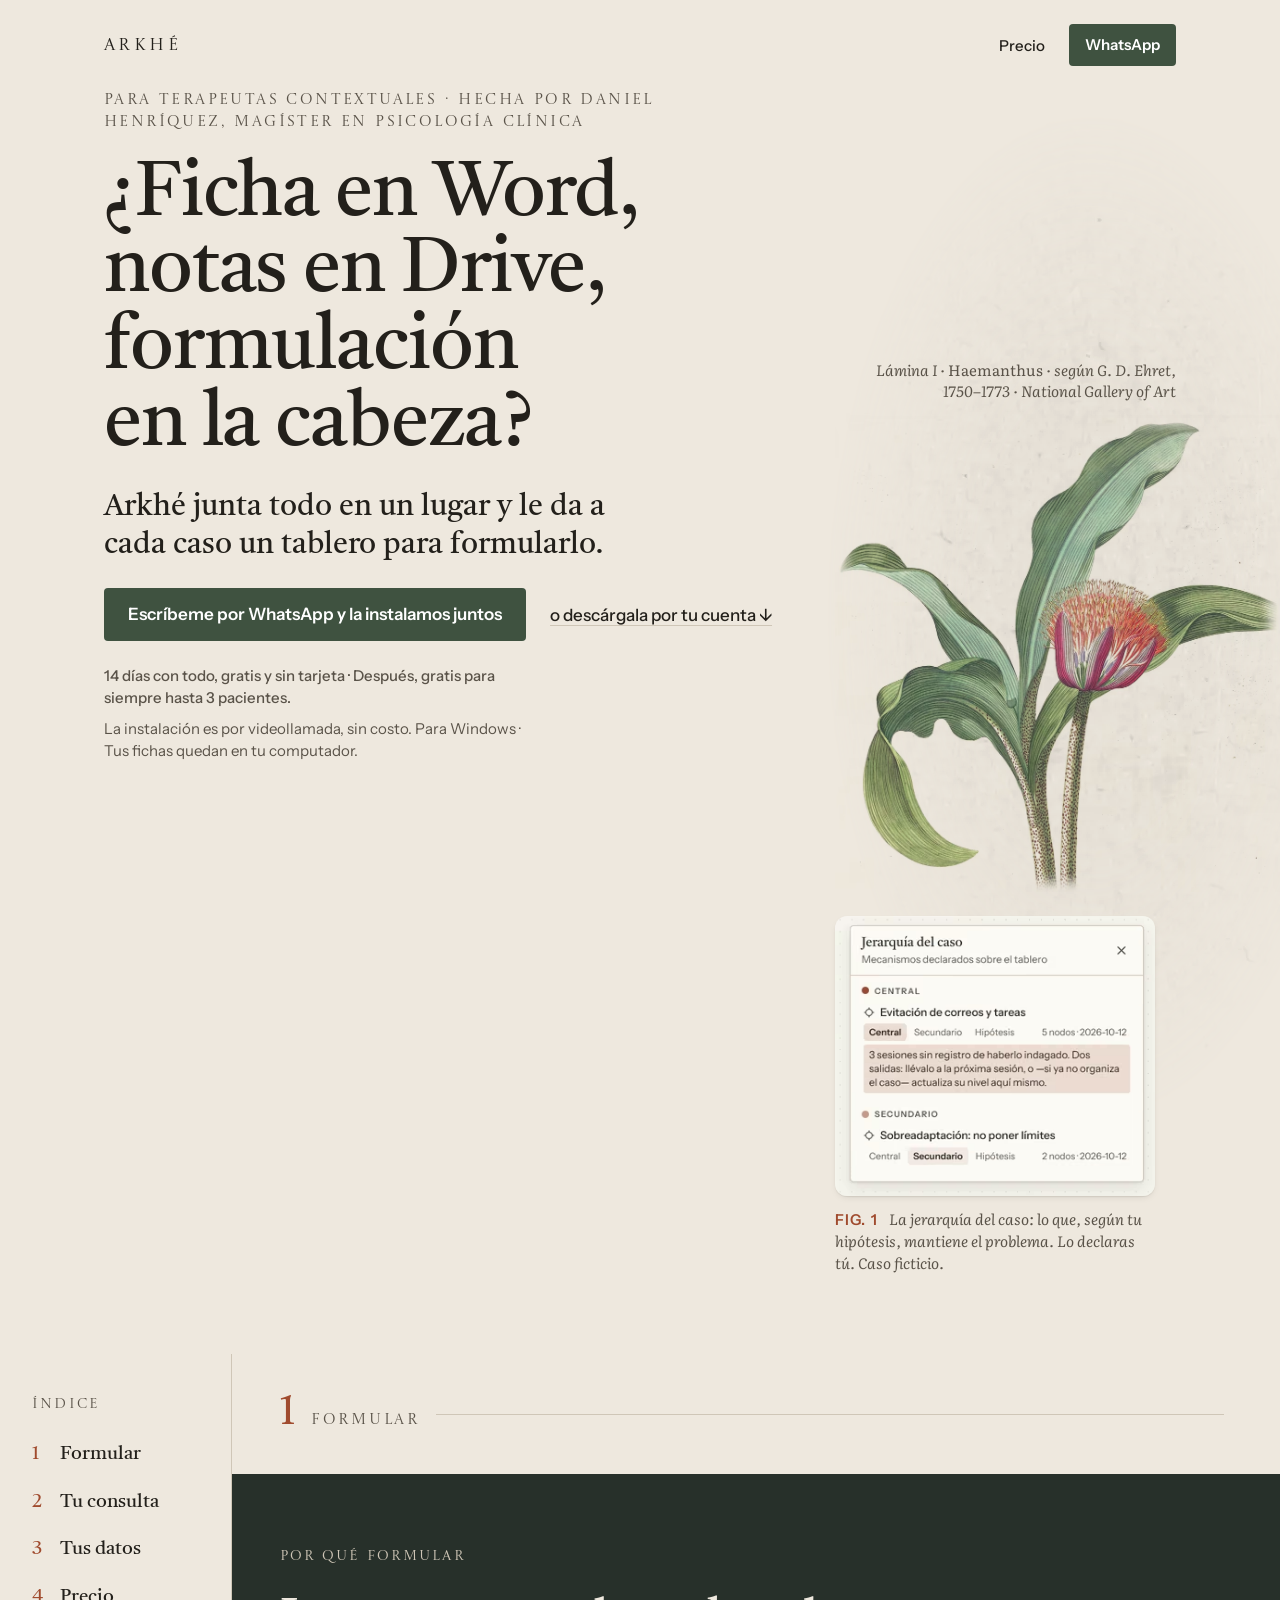
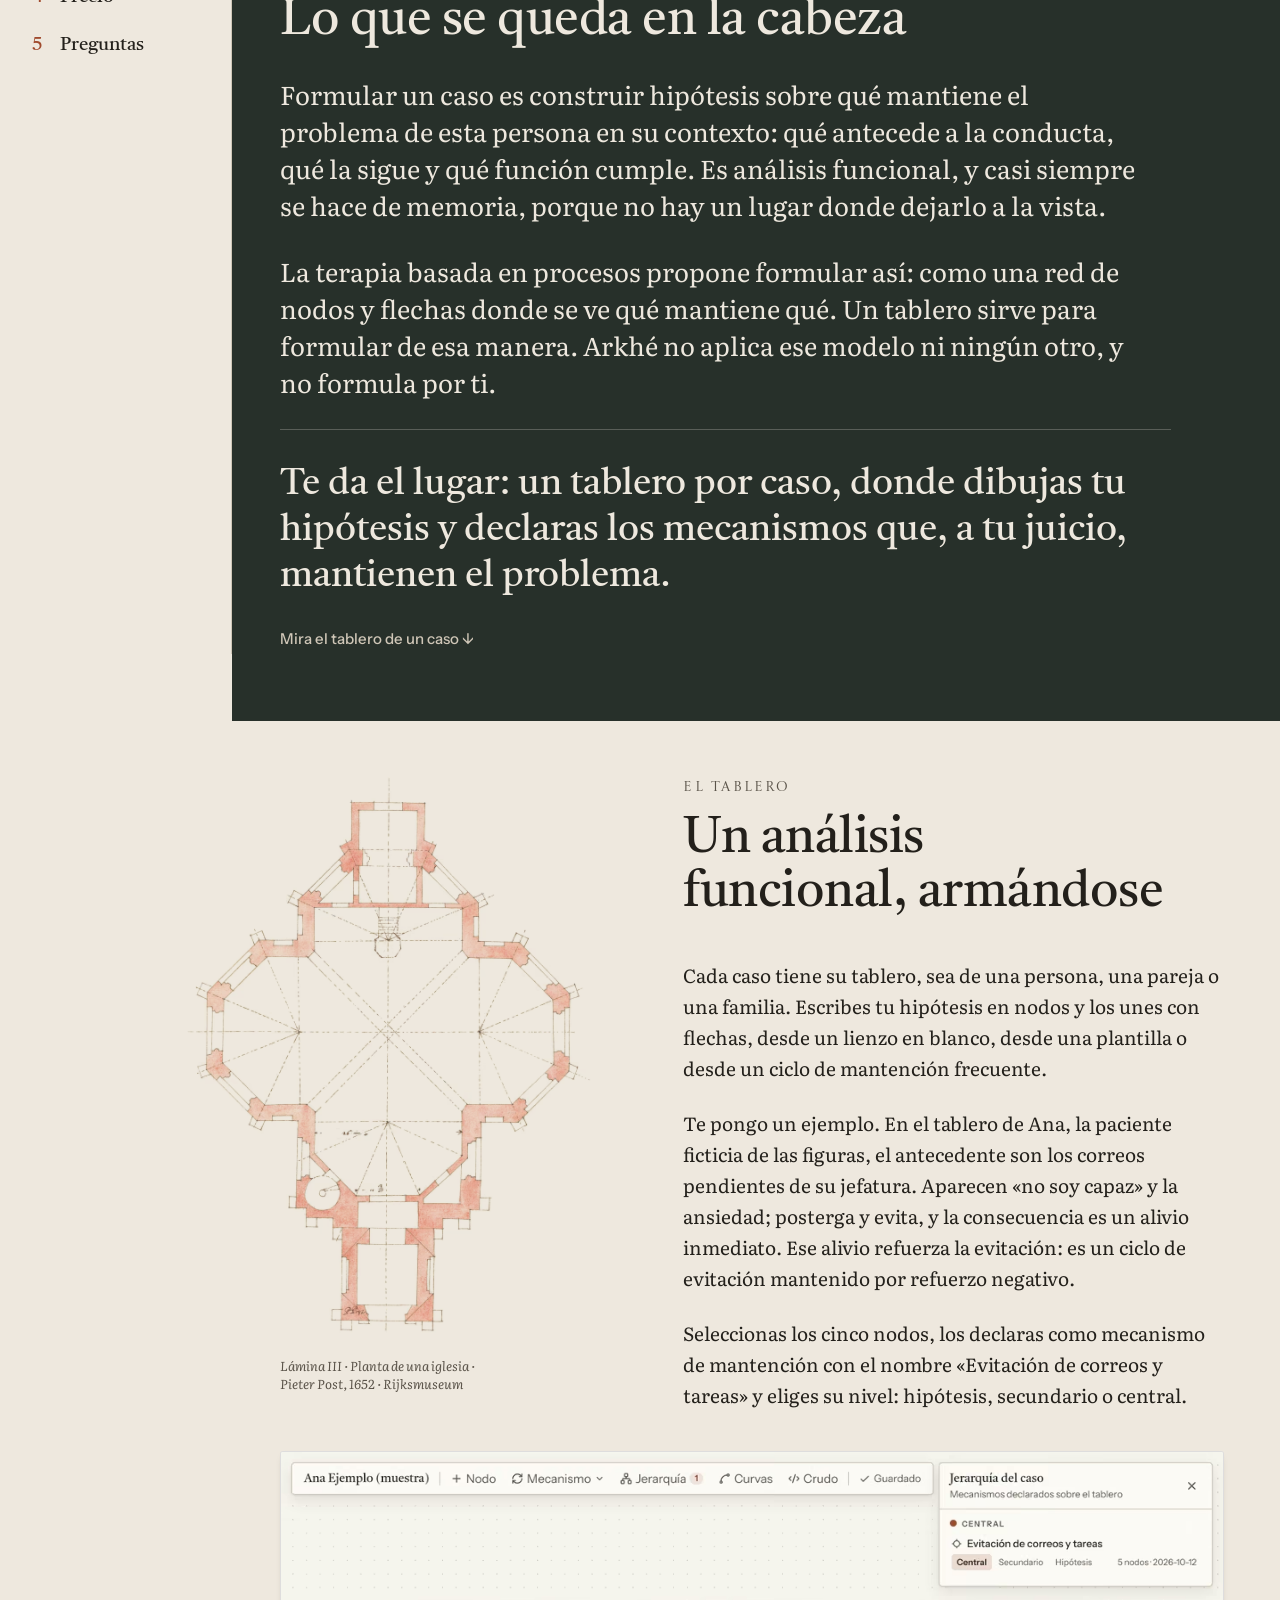
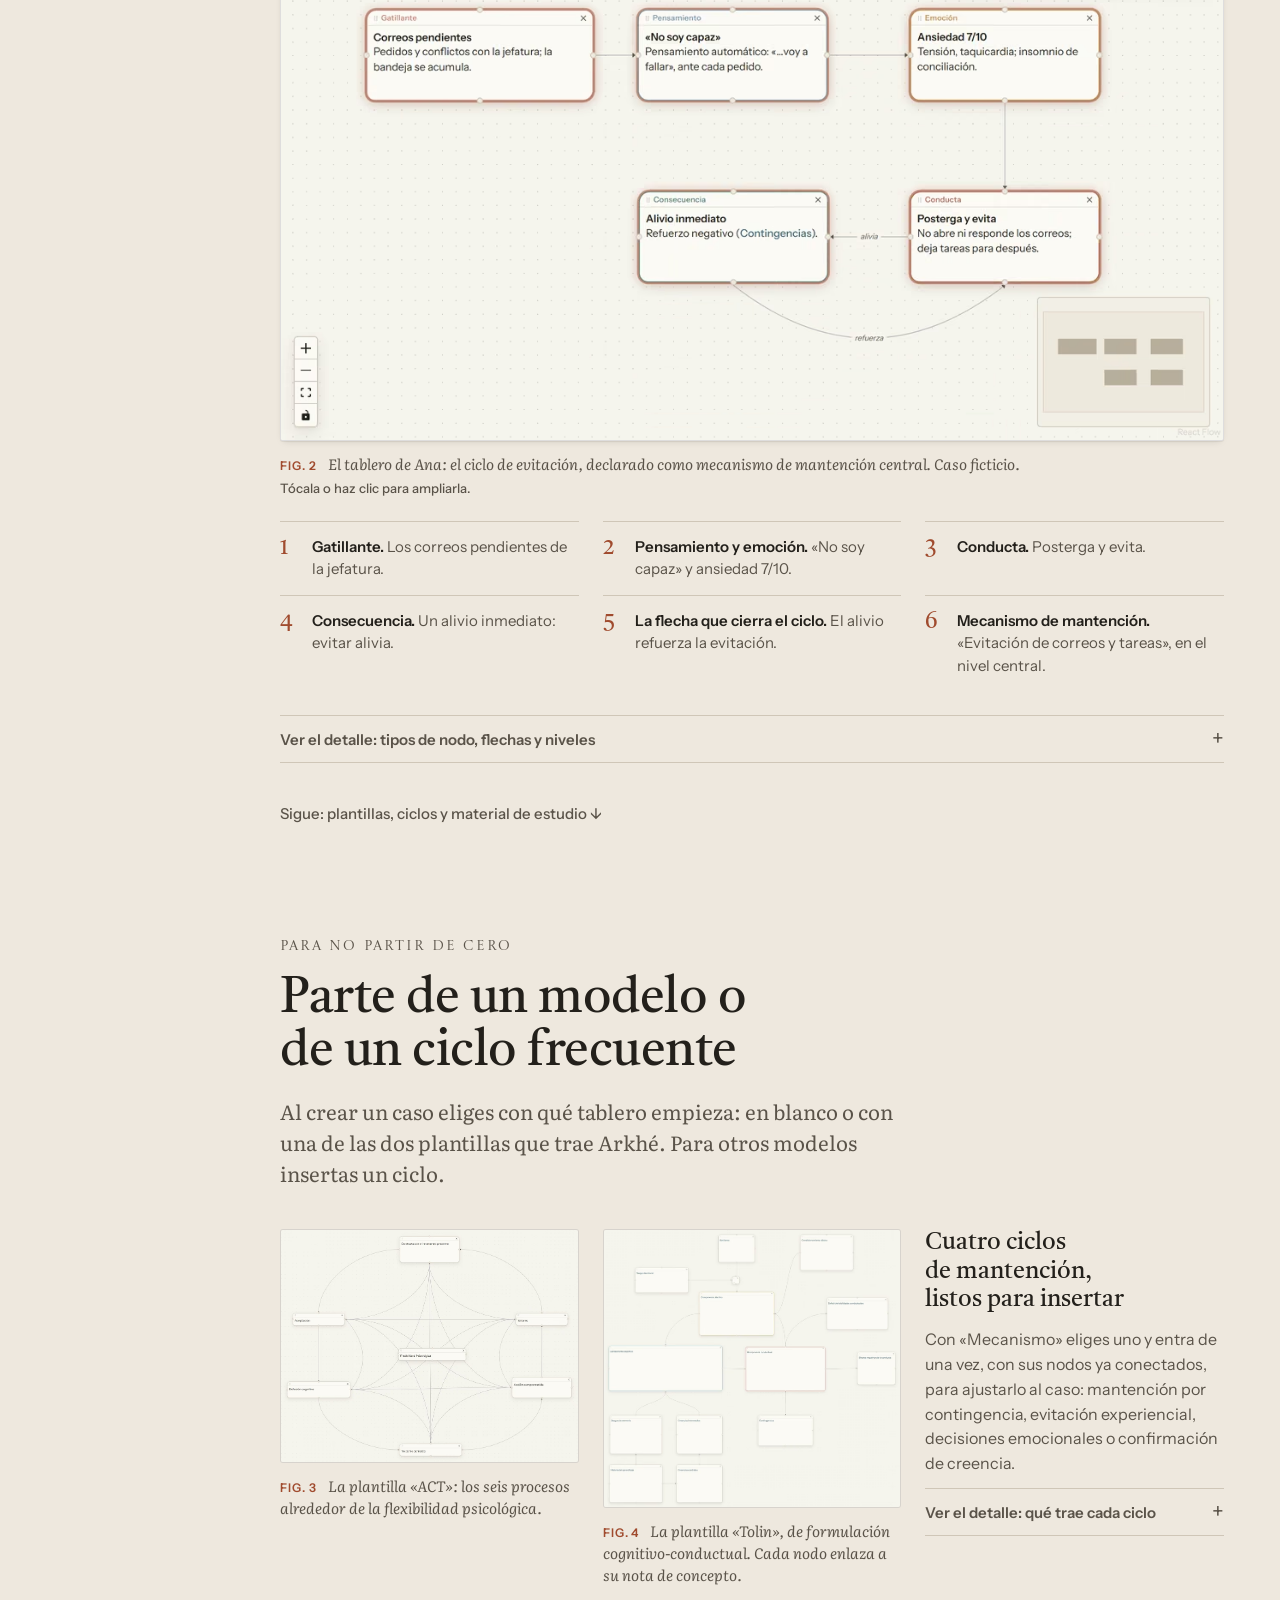
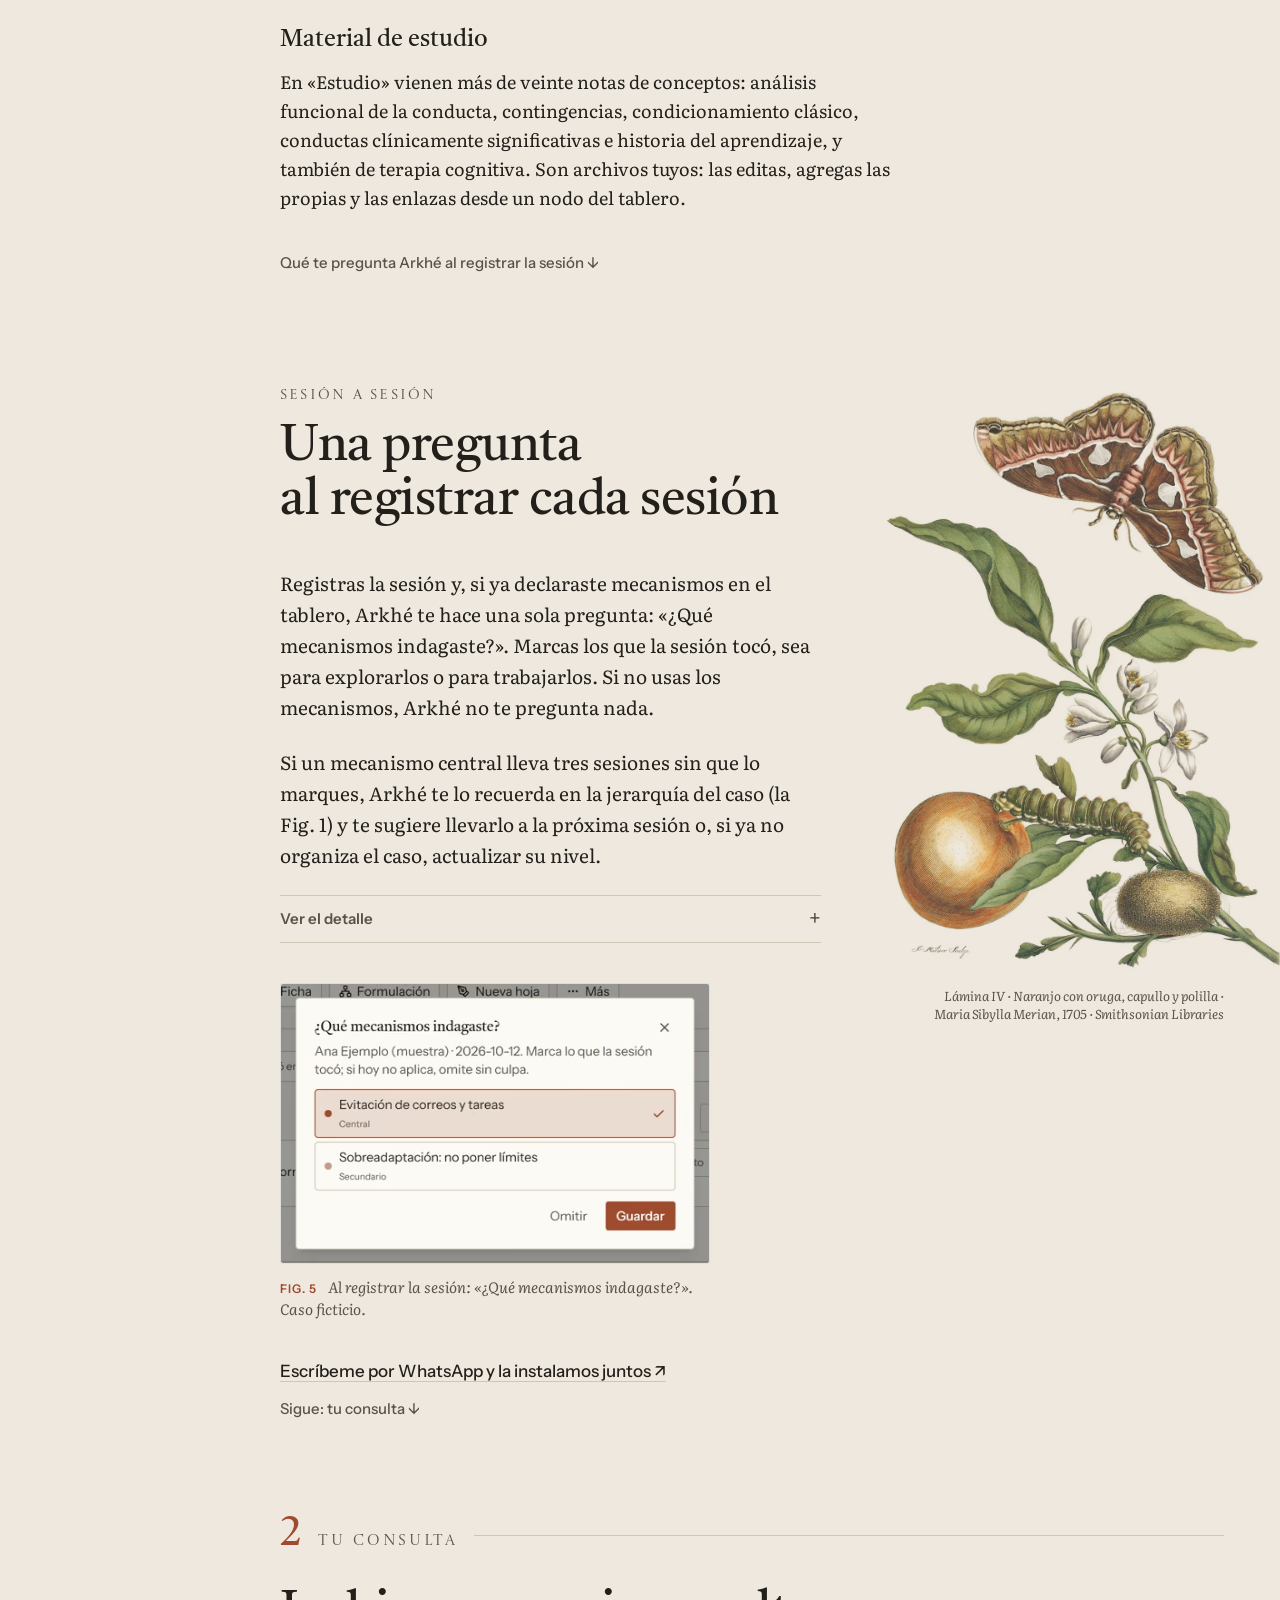
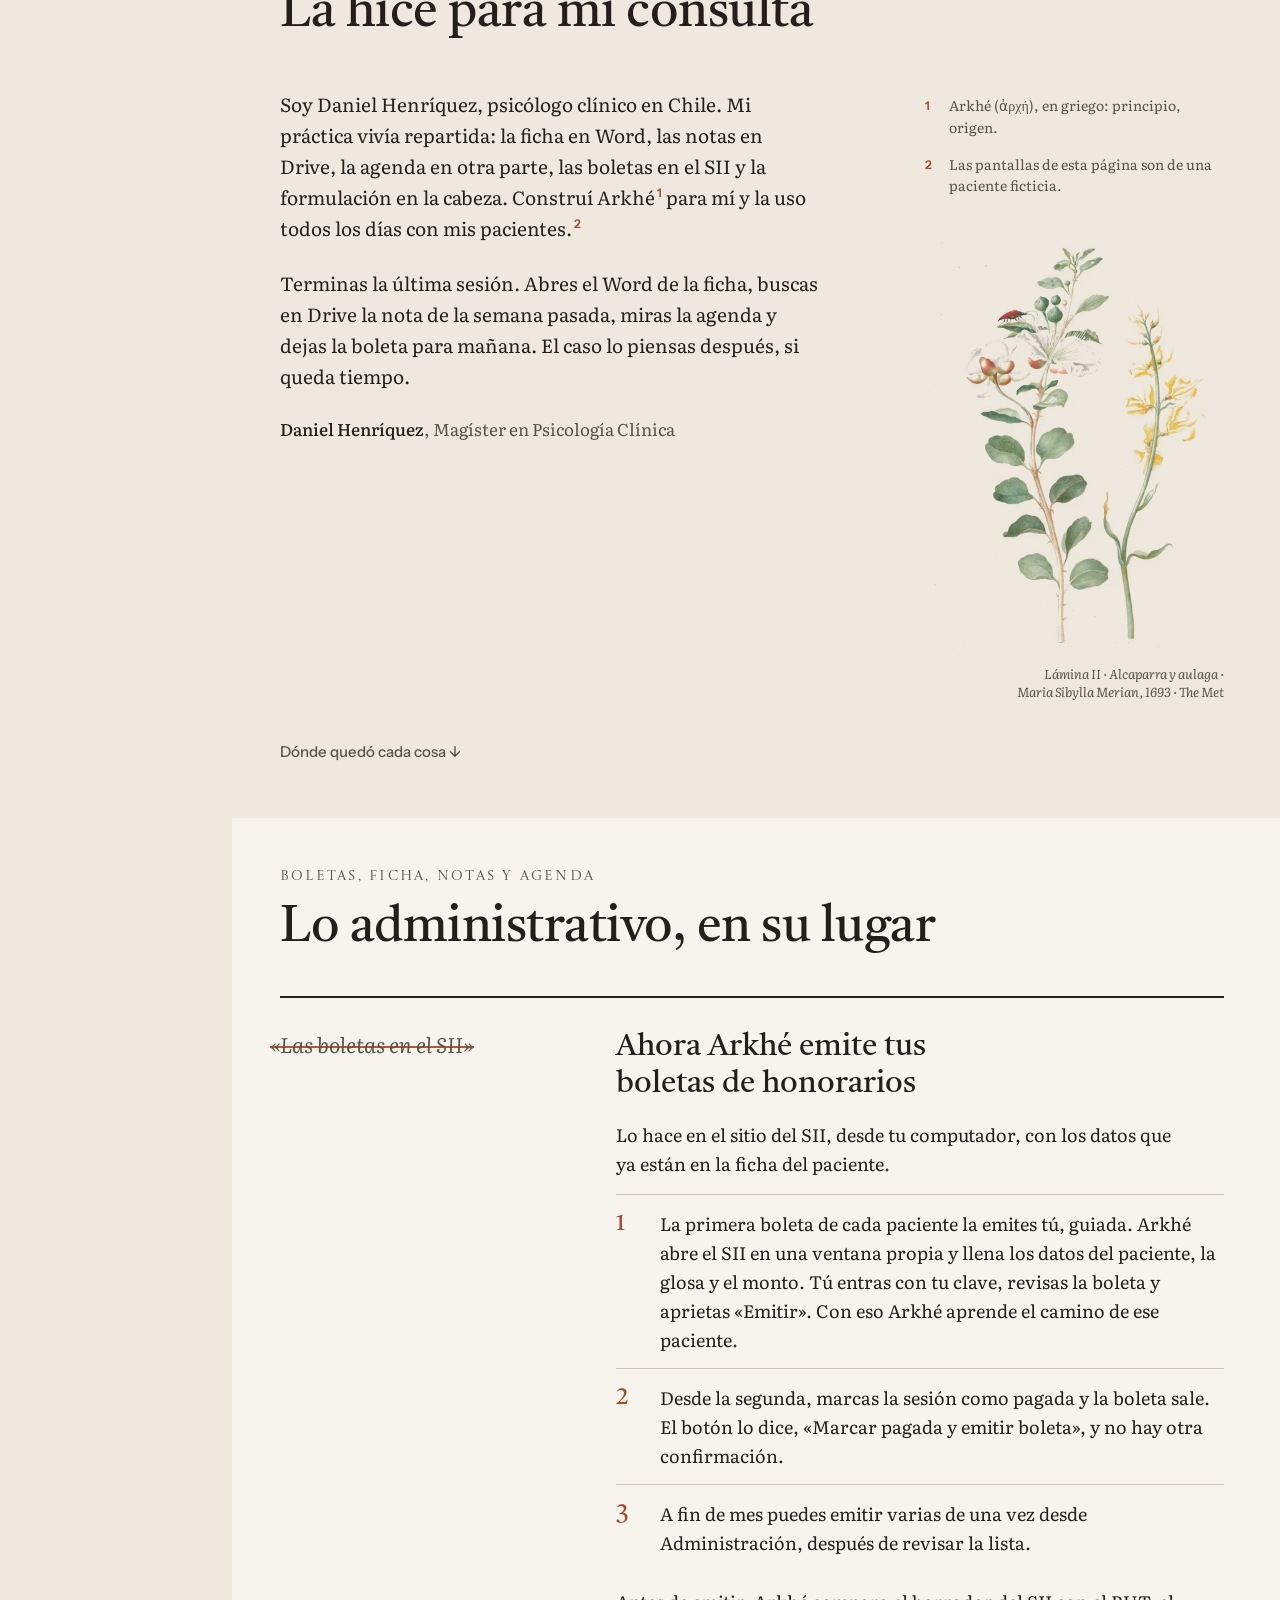
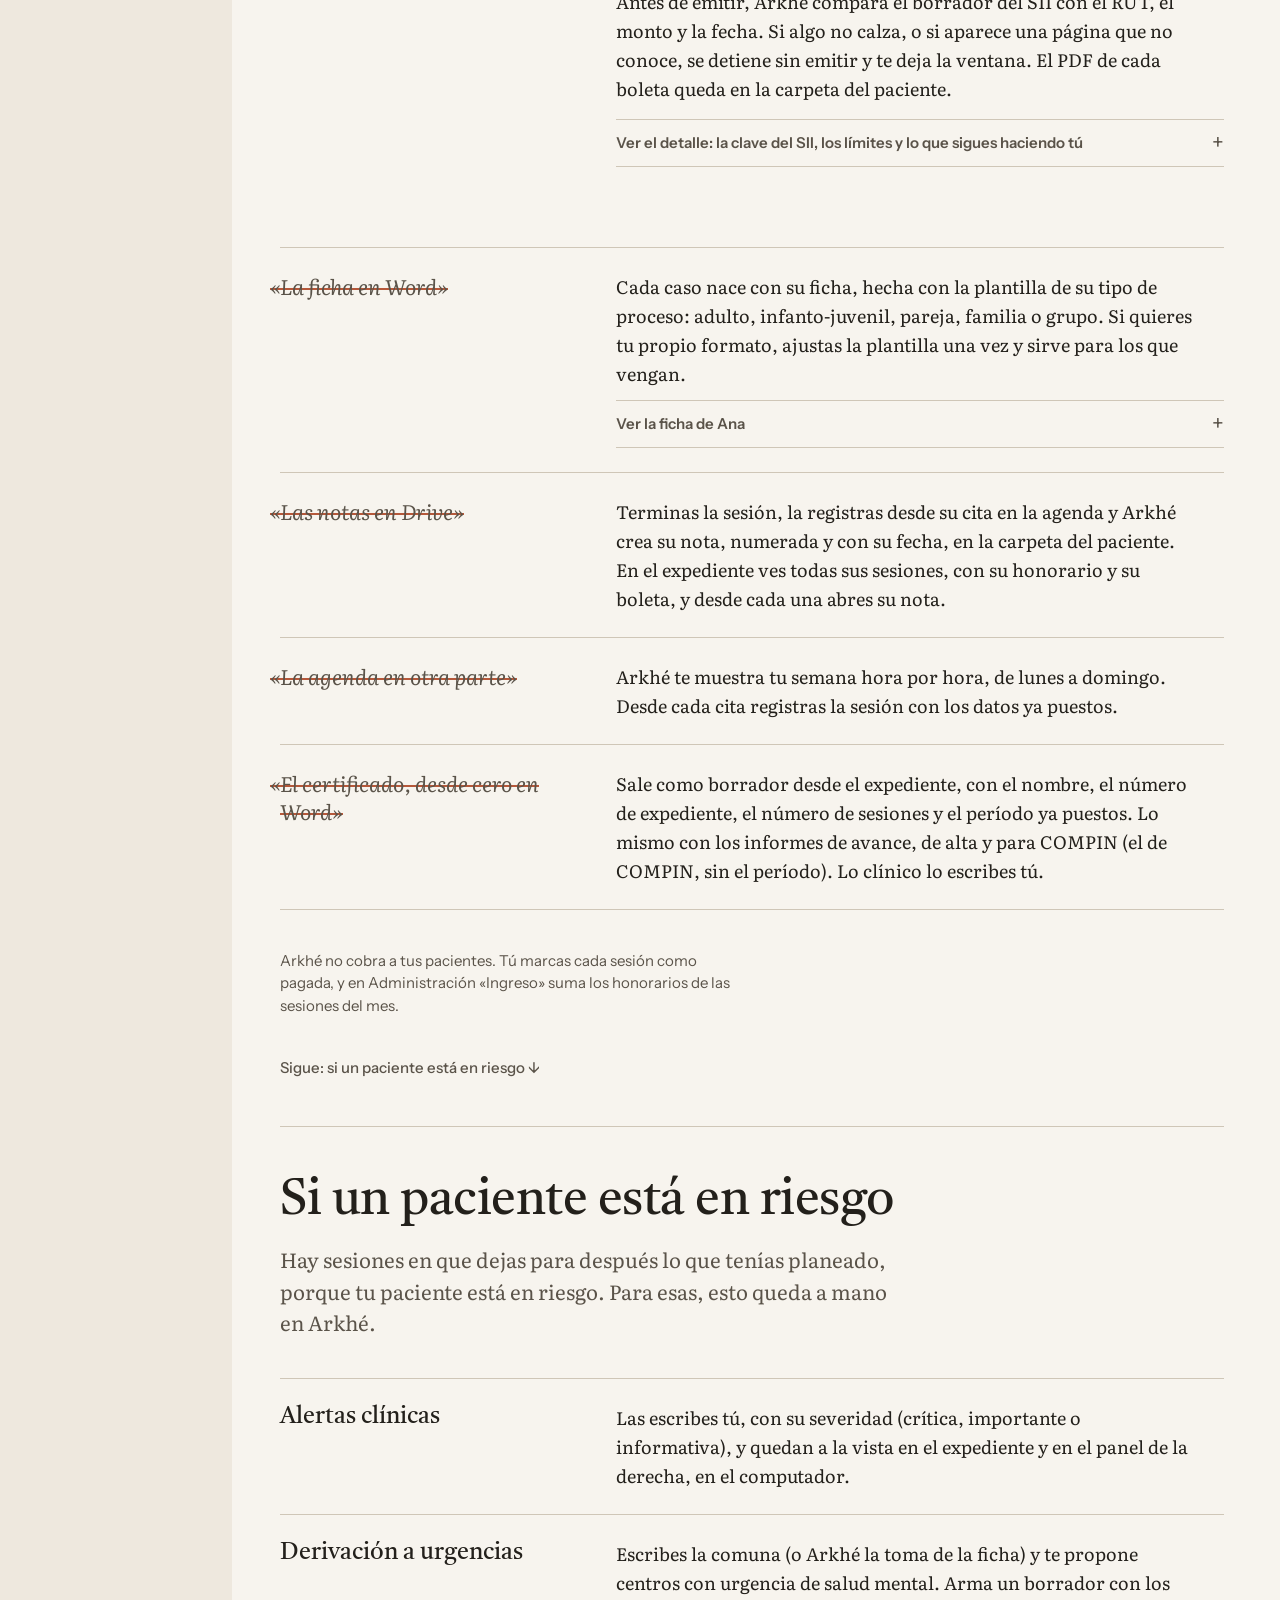
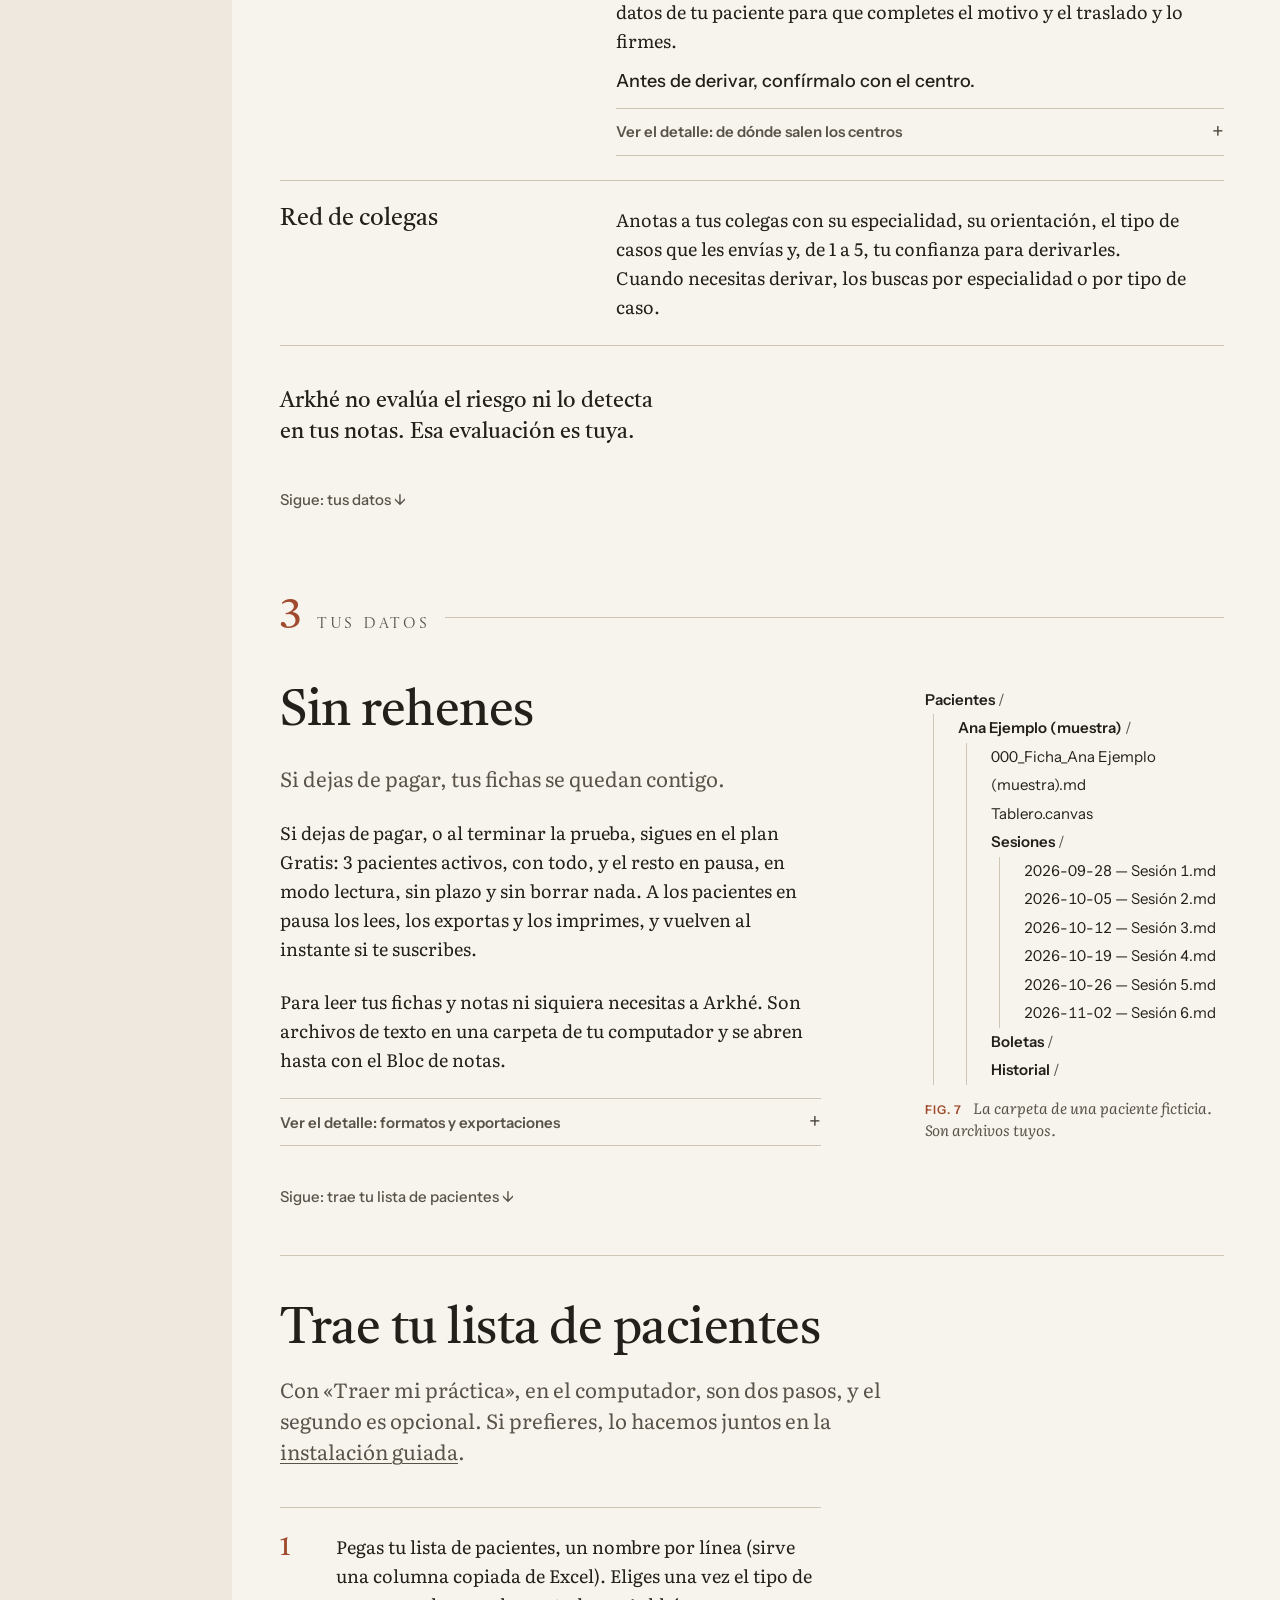
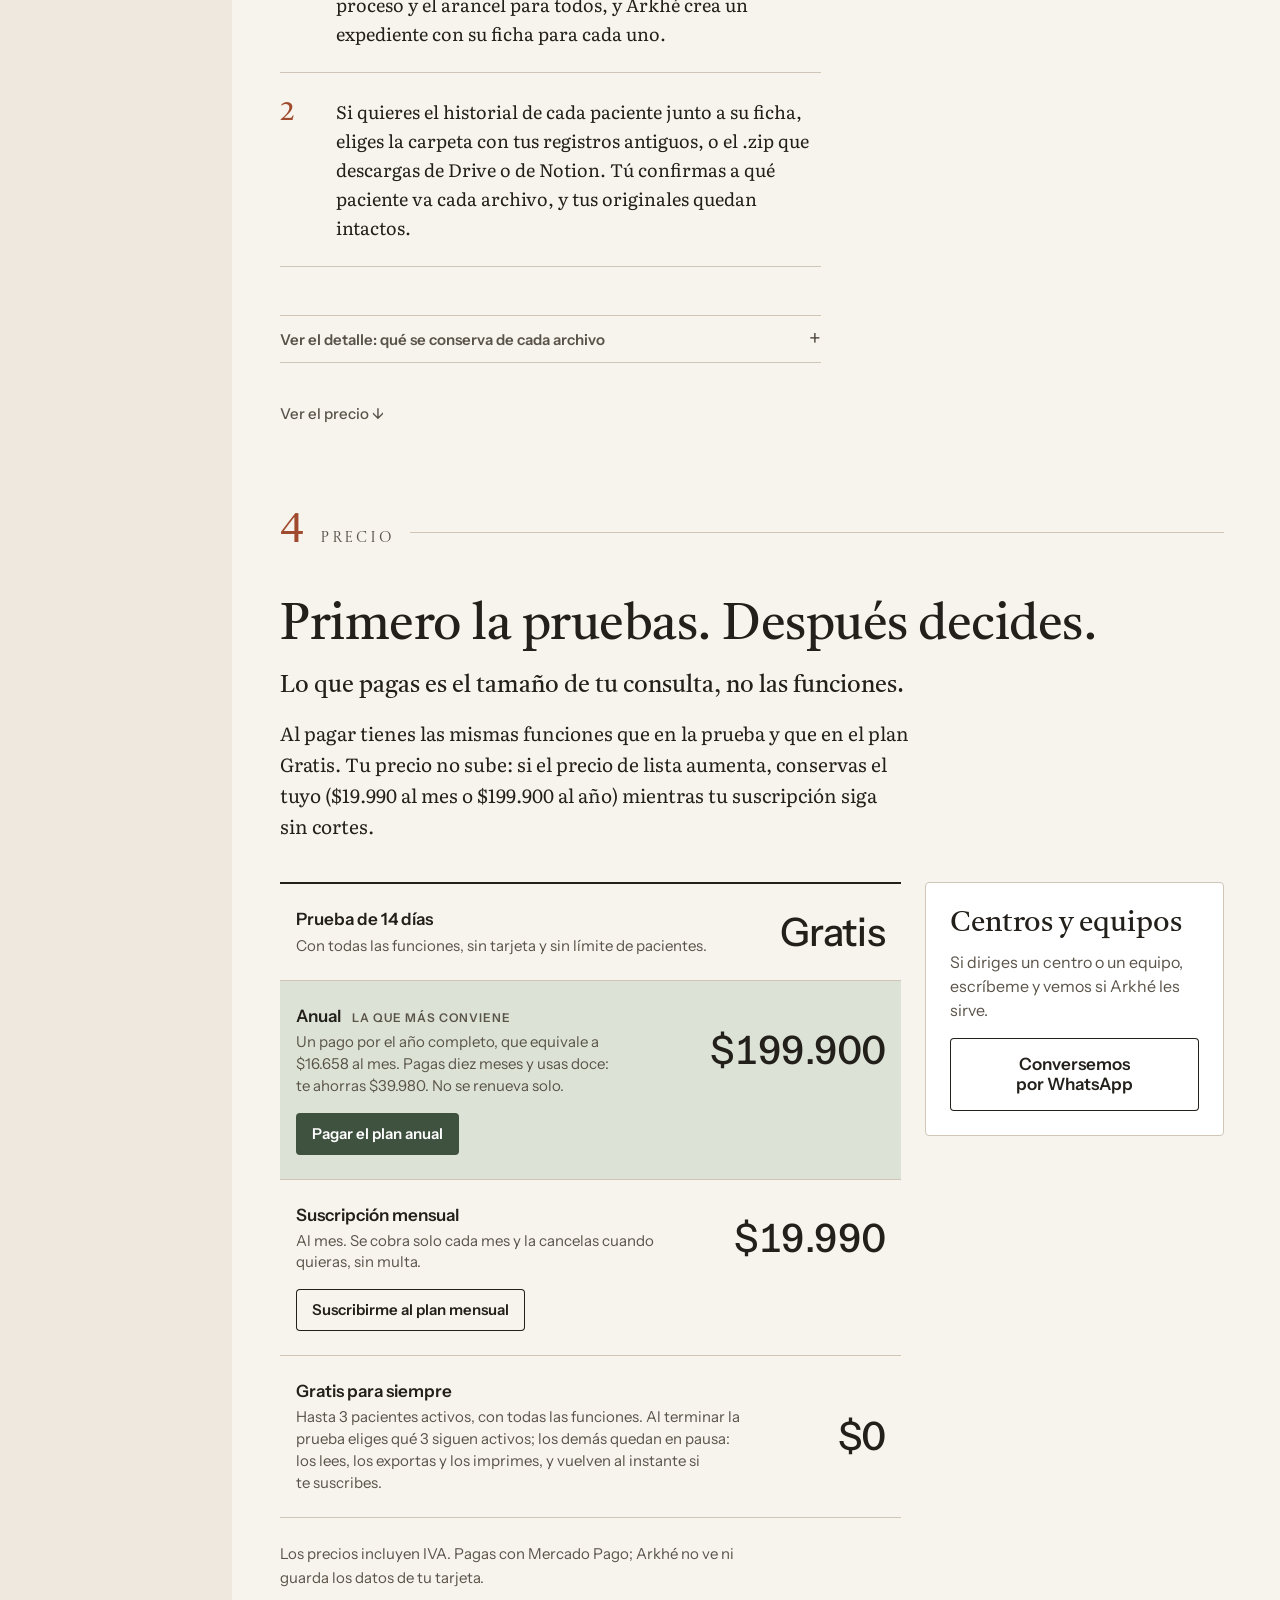
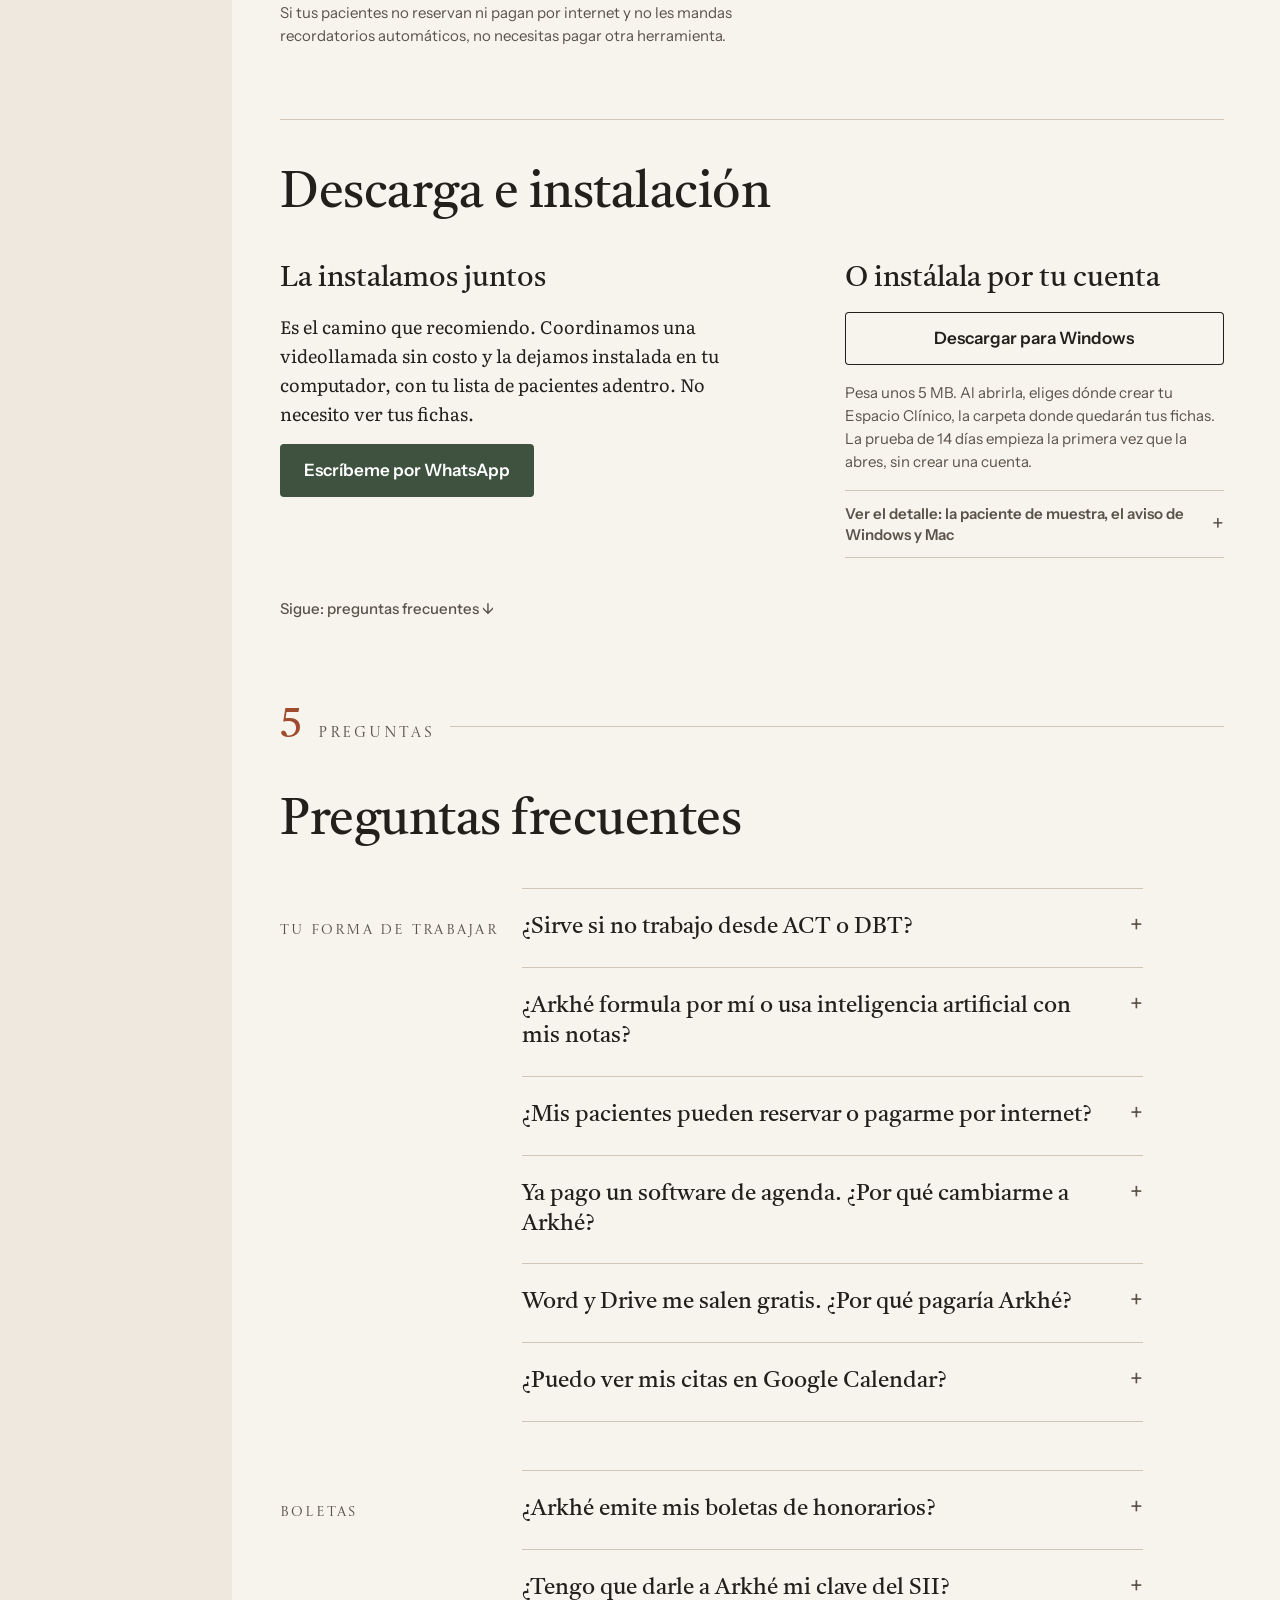
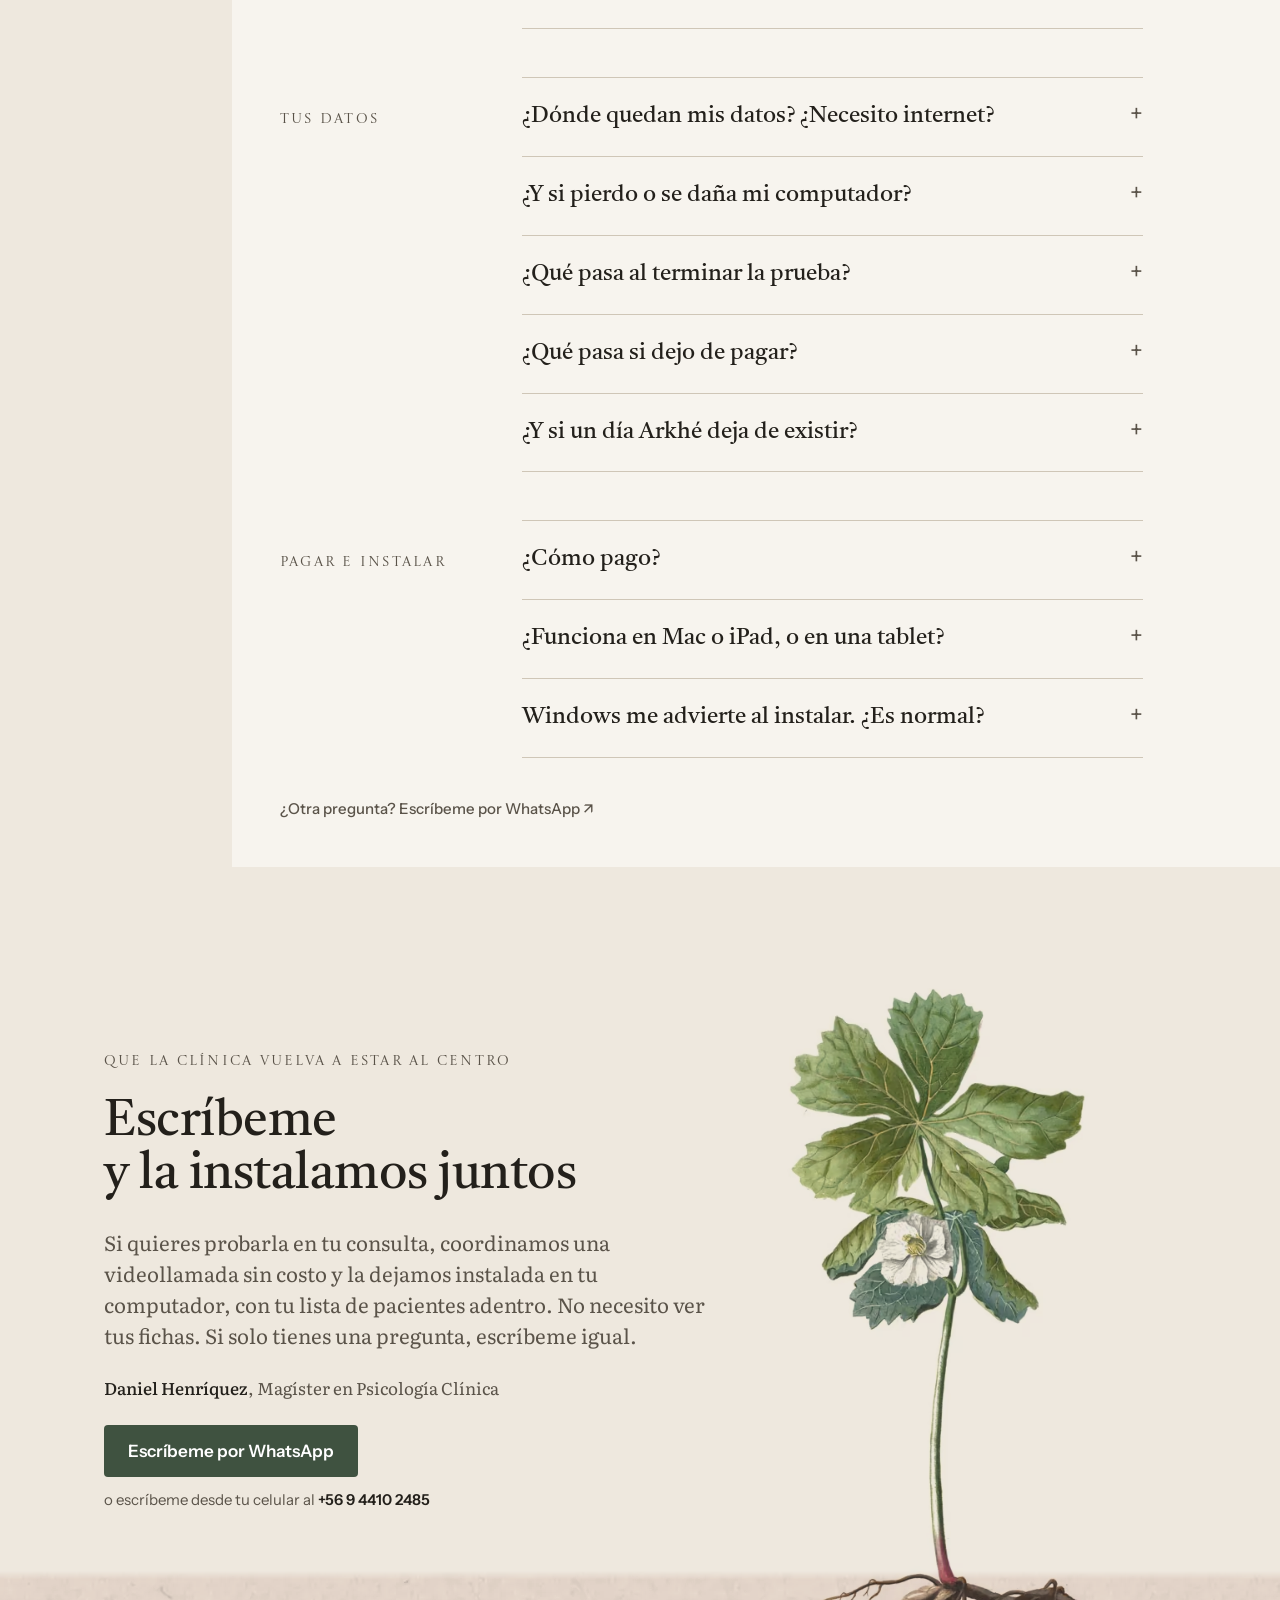
==== commit e3998d18: "Landing de Arkhé — 2026-11-19" ====
--- a/index.html
+++ b/index.html
@@ -906,6 +906,8 @@
   .tablero-vivo .cuadro { display: none !important; }
   .barra-indice, .panel-indice, .velo-indice { display: none !important; }
   details.ver > summary::after { content: ""; }
+  details.plegable { border: 0 !important; }
+  details.plegable > summary { display: none !important; }
 }
 
 /* Plantillas, ciclos y material de estudio */
@@ -995,13 +997,132 @@
 @media (min-width: 900px) and (max-height: 820px) { .portada .bajada { font-size: clamp(24px, min(2.2vw, 3.9vh), 30px); } }
 .riesgo .aviso-riesgo { font: 500 16px/1.5 var(--ui); color: var(--tinta); }
 .pie-pagina .legales { display: flex; flex-wrap: wrap; gap: 4px 20px; margin-top: 8px; }
+
+/* ── El celular (hasta 639 px), para quien llega desde WhatsApp y no puede instalar ahí ──
+   Desde 640 px nada de esto cambia la página: los plegables van siempre abiertos y sin rótulo, y el botón de la barra no existe */
+details.plegable > summary { display: none; }
+.plegado { display: grid; gap: var(--hueco, 24px); }
+.boletas .ahora { --hueco: 16px; }
+.boletas .ahora .plegado > p { font-size: 18px; line-height: 29px; max-width: 32em; text-wrap: pretty; }
+.barra-indice .barra-wa { display: none; }
+.btn-indice .rayas, .cap-partes { display: none; }
+@keyframes llamar { from { box-shadow: inset 0 0 0 1px var(--salvia), 0 0 0 0 rgba(63, 82, 64, 0.5); } to { box-shadow: inset 0 0 0 1px var(--salvia), 0 0 0 12px rgba(63, 82, 64, 0); } }
+@media (max-width: 639px) {
+  /* El índice, a la vista. El botón lleva las tres rayas de costumbre y un fondo que lo hace botón; la barra aparece apenas se
+     empieza a bajar (antes, recién al terminar la portada, a casi tres pantallas) y la primera vez el botón late dos veces */
+  .btn-indice { background: var(--salvia-clara); box-shadow: inset 0 0 0 1px var(--salvia); padding-inline: 12px; }
+  .btn-indice .rayas { display: block; flex: none; width: 16px; height: 12px; background: linear-gradient(currentColor, currentColor) 0 0 / 100% 2px no-repeat, linear-gradient(currentColor, currentColor) 0 50% / 100% 2px no-repeat, linear-gradient(currentColor, currentColor) 0 100% / 100% 2px no-repeat; }
+  .movimiento .btn-indice.llama:not([aria-expanded="true"]) { animation: llamar 1.1s ease-out 0.6s 2; }
+  .barra-indice.en-portada .marca { display: block; flex: 1; }
+  .barra-indice.en-portada .indice-nombre { display: none; }
+
+  /* El índice de la página, como una lista que se toca: una fila por capítulo, con su flecha */
+  .js .libro > .indice-libro > ol { grid-template-columns: minmax(0, 1fr); gap: 0; border-top: 1px solid var(--filete); }
+  .js .libro > .indice-libro .cap { border-bottom: 1px solid var(--filete); }
+  .js .libro > .indice-libro .cap > a { min-height: 56px; margin-inline: 0; padding-inline: 0; border-radius: 0; }
+  .js .libro > .indice-libro .cap > a::after { content: "↓"; content: "↓" / ""; margin-left: auto; font: 400 18px/1 var(--ui); color: var(--tinta-2); }
+
+  /* Portada: los dos pasos que sí se pueden dar desde el teléfono van juntos, y la app se ve antes que la lámina */
+  .portada .acciones .btn[data-mandar], .cierre .btn[data-mandar] { margin-top: -12px; }
+  .portada-imagen > .fig { order: -1; margin-top: 0; }
+  .portada-imagen > .lamina { margin-top: 8px; }
+
+  /* La barra de arriba acompaña toda la página: dice dónde vas y deja WhatsApp y el índice a un toque (44 px de alto) */
+  .barra-indice .cont { height: 52px; gap: 10px; }
+  .barra-indice .marca { display: none; }
+  .barra-indice .barra-wa { display: inline-flex; flex: none; padding: 10px 14px; min-height: 44px; }
+  .btn-indice { height: 44px; }
+  .panel-indice { top: calc(53px + env(safe-area-inset-top, 0px)); max-height: calc(100vh - 53px - env(safe-area-inset-top, 0px)); max-height: calc(100dvh - 53px - env(safe-area-inset-top, 0px)); }
+  .panel-indice .indice-libro .cap ol a { min-height: 44px; }
+  html { scroll-padding-top: calc(53px + 16px + env(safe-area-inset-top, 0px)); }
+
+  /* Plegables: el paso a paso queda detrás de su rótulo, con la misma forma que «ver el detalle» */
+  details.plegable { border-top: 1px solid var(--filete); border-bottom: 1px solid var(--filete); }
+  details.plegable > summary { list-style: none; cursor: pointer; display: flex; justify-content: space-between; align-items: center; gap: 24px; font: 600 15px/1.4 var(--ui); color: var(--tinta-2); padding: 12px 8px; margin-inline: -8px; min-height: 44px; }
+  details.plegable > summary::-webkit-details-marker { display: none; }
+  details.plegable > summary::after { content: "+"; content: "+" / ""; font: 400 22px/1 var(--ui); flex: none; }
+  details.plegable[open] > summary::after { content: "−"; content: "−" / ""; }
+  details.plegable > .plegado { padding: 4px 0 20px; }
+  /* Con JavaScript parten cerrados: hasta que el script del final los cierra, su contenido no se dibuja (nada salta) */
+  .js details.plegable:not([data-listo]) > .plegado { display: none; }
+  .js details.plegable:not([data-listo]) > summary::after { content: "+"; content: "+" / ""; }
+  details.plegable + details.ver { border-top: 0; margin-top: calc(-1 * var(--hueco, 24px)); }
+  .pasos details.plegable { border: 0; }
+  .pasos details.plegable > summary { padding-block: 0; margin-top: -8px; }
+  .pasos details.plegable > .plegado { padding: 8px 0 0; }
+
+  /* Por qué formular: el mismo texto, en un cuerpo que no ocupa dos pantallas */
+  .banda .tesis { font-size: 20px; line-height: 1.5; }
+
+  /* El tablero: la idea, la figura y recién después el ejemplo contado (plegado) y la lámina */
+  .tablero > .lectura, .sesion > .lectura { display: contents; }
+  .tablero > .lectura > *, .sesion > .lectura > * { grid-column: cont-i / cont-d; min-width: 0; }
+  .tablero > .cabeza, .sesion > .cabeza { order: 1; }
+  .tablero > .lectura > p { order: 2; }
+  .tablero > .tablero-figura { order: 3; }
+  .tablero > .lectura > details.plegable { order: 4; margin-top: -28px; border-top: 0; }
+  .tablero > .lamina { order: 5; }
+  .tablero > .siguiente { order: 6; }
+  .tablero > .lamina > picture { grid-column: cont-i / cont-d; justify-self: end; width: 64%; }
+
+  /* La pregunta de cada sesión: su pantalla va después del primer párrafo */
+  .sesion > .lectura > p:first-child { order: 2; }
+  .sesion > .fig { order: 3; }
+  .sesion > .lectura > p:nth-child(2) { order: 4; }
+  .sesion > .lectura > details { order: 5; }
+  .sesion > .lamina { order: 6; }
+  .sesion > .seguir { order: 7; }
+
+  /* Las dos plantillas, lado a lado y antes del texto: a este ancho son miniaturas que se tocan para ampliarlas */
+  .plantillas { grid-template-columns: repeat(2, minmax(0, 1fr)); gap: 28px 12px; }
+  .plantillas > .fig { grid-column: auto !important; grid-row: 1; }
+  .plantillas > .fig .marco img { aspect-ratio: 1462 / 1366; object-fit: contain; }
+  .plantillas > .ciclos { grid-row: 2; }
+  .plantillas > .estudio { grid-row: 3; }
+
+  /* Precio: «La que más conviene» va sobre el nombre del plan; al lado, el monto la tapaba en teléfonos de 320 y 360 px */
+  .plan.oferta { grid-template-areas: "marca marca" "nombre monto" "detalle detalle"; }
+  .plan.oferta .nombre { display: contents; }
+  .plan.oferta .marca-plan { grid-area: marca; margin: 0 0 4px; }
+
+  /* Descarga: desde el teléfono lo que sirve es mandarse la página; el instalador queda como enlace */
+  .descargas a.descarga-windows { background: none; box-shadow: none; color: inherit; padding: 0; border-radius: 0; min-height: 44px; justify-self: start; justify-content: flex-start; font: 500 17px/1.3 var(--ui); text-decoration: underline; text-decoration-thickness: 1px; text-underline-offset: 4px; text-decoration-color: var(--filete); }
+  .descargas a.descarga-windows:hover { background: none; color: inherit; text-decoration-color: currentColor; }
+
+  /* Letra: nada baja de 14 px, salvo los números de nota y de figura (13 px) */
+  .antetitulo, .rotulo, .pie-pagina .creditos { font-size: 14px; }
+  .fig .num, .notas li > b, sup.n, .ref, .lectura > .nota > b, .marca-plan { font-size: 13px; }
+  .ampliar { font-size: 15px; }
+}
+/* Los capítulos 2 a 5, plegados en el celular: de cada uno queda su cabeza y la lista de sus partes; al tocar una, el capítulo
+   se abre y la página va a esa parte. El primero (Formular, donde se ve la app) va siempre abierto. Así la página muestra su
+   propio índice y baja a la mitad. Sin JavaScript, al imprimir y desde 640 px va todo abierto */
+@media screen and (max-width: 639px) {
+  .js .capitulo ~ .capitulo:not(.abierto) > :not(:first-child),
+  .js .capitulo ~ .capitulo:not(.abierto) > :first-child > :not(.cap-cabeza):not(.cap-partes) { display: none; }
+  .js .capitulo ~ .capitulo:not(.abierto) { padding-bottom: 32px; }
+  .js .capitulo.claro:not(.abierto) + .capitulo.claro:not(.abierto) .cap-cabeza { padding-top: 4px; }
+  .js .capitulo ~ .capitulo:not(.abierto) .cap-partes { display: block; margin-top: 12px; border-top: 1px solid var(--filete); }
+  .cap-partes a { display: flex; justify-content: space-between; align-items: center; gap: 24px; min-height: 52px; padding-block: 8px; border-bottom: 1px solid var(--filete); font: 500 17px/1.35 var(--ui); color: var(--tinta); text-decoration: none; }
+  .cap-partes a::after { content: "+"; content: "+" / ""; font: 400 22px/1 var(--ui); color: var(--tinta-2); flex: none; }
+}
+@media (max-width: 374px) { .portada .antetitulo { font-size: 14px; letter-spacing: 0.12em; } }
+/* Teléfonos de 320 px: el titular vuelve a caber en cuatro líneas (a 46 px «¿Ficha en Word,» no entraba y se partía en seis) */
+@media (max-width: 359px) {
+  .portada h1 { font-size: 12.5vw; }
+  .portada .bajada { font-size: 22px; }
+  .barra-indice .cont { gap: 8px; }
+  .barra-indice .barra-wa { padding-inline: 10px; }
+  .btn-indice { padding-inline: 10px; }
+}
 </style>
 
 <div class="indice barra-indice" id="barra-indice" lang="es-CL">
   <div class="cont">
     <span class="marca" aria-hidden="true">ARKHÉ</span>
     <span class="indice-nombre" id="indice-nombre" aria-hidden="true">Formular</span>
-    <button class="btn-indice" id="btn-indice" type="button" aria-expanded="false" aria-controls="panel-indice">Índice</button>
+    <a class="btn btn-chico barra-wa" data-wa="principal" href="https://wa.me/56944102485?text=Hola%20Daniel%2C%20vi%20la%20p%C3%A1gina%20de%20Arkh%C3%A9%20y%20me%20gustar%C3%ADa%20probarla" target="_blank" rel="noopener">WhatsApp</a>
+    <button class="btn-indice" id="btn-indice" type="button" aria-expanded="false" aria-controls="panel-indice"><span class="rayas" aria-hidden="true"></span>Índice</button>
     <span class="indice-avance" id="indice-avance"></span>
   </div>
 </div>
@@ -1028,6 +1149,7 @@
         <div class="acciones">
           <a class="btn" data-wa="principal" href="https://wa.me/56944102485?text=Hola%20Daniel%2C%20vi%20la%20p%C3%A1gina%20de%20Arkh%C3%A9%20y%20me%20gustar%C3%ADa%20probarla" target="_blank" rel="noopener">Escríbeme por WhatsApp y la instalamos juntos</a>
           <a class="enlace sin-celular" href="#descargas">o descárgala por tu cuenta ↓</a>
+          <!--email_off--><a class="btn btn-linea solo-celular" data-mandar href="mailto:?subject=Arkh%C3%A9%20para%20Windows&amp;body=https%3A%2F%2Farkheapp.cl">Mandármela al computador</a><!--/email_off-->
           <a class="enlace solo-celular" href="#formular">o mira primero cómo funciona ↓</a>
         </div>
         <p class="confianza">14&nbsp;días con todo, gratis y sin&nbsp;tarjeta&nbsp;· Después, gratis para siempre hasta 3&nbsp;pacientes.</p>
@@ -1113,8 +1235,13 @@
         </div>
         <div class="lectura">
           <p>Cada caso tiene su tablero, sea de una persona, una pareja o una familia. Escribes tu hipótesis en nodos y los unes con flechas, desde un lienzo en blanco, desde una plantilla o desde un ciclo de mantención frecuente.</p>
-          <p>Te pongo un ejemplo. En el tablero de Ana, la paciente ficticia de las figuras, el antecedente son los correos pendientes de su jefatura. Aparecen «no soy capaz» y la ansiedad; posterga y evita, y la consecuencia es un alivio inmediato. Ese alivio refuerza la evitación: es un ciclo de evitación mantenido por refuerzo negativo.</p>
-          <p>Seleccionas los cinco nodos, los declaras como mecanismo de mantención con el nombre «Evitación de correos y tareas» y eliges su nivel: hipótesis, secundario o central.</p>
+          <details class="plegable" open>
+            <summary>Ver el ejemplo, paso a paso</summary>
+            <div class="plegado">
+              <p>Te pongo un ejemplo. En el tablero de Ana, la paciente ficticia de las figuras, el antecedente son los correos pendientes de su jefatura. Aparecen «no soy capaz» y la ansiedad; posterga y evita, y la consecuencia es un alivio inmediato. Ese alivio refuerza la evitación: es un ciclo de evitación mantenido por refuerzo negativo.</p>
+              <p>Seleccionas los cinco nodos, los declaras como mecanismo de mantención con el nombre «Evitación de correos y tareas» y eliges su nivel: hipótesis, secundario o central.</p>
+            </div>
+          </details>
         </div>
 
         <figure class="lamina">
@@ -1173,22 +1300,22 @@
         </div>
         <div class="plantillas">
           <figure class="fig" data-entra>
-            <button class="marco" type="button" aria-haspopup="dialog" data-grande="img/plantilla-act-1742.webp" data-ancho="1100" data-pie="Fig. 3 — La plantilla «ACT»: los seis procesos alrededor de la flexibilidad psicológica."><span class="solo-lector">Ampliar la figura 3: </span>
+            <button class="marco" type="button" aria-haspopup="dialog" data-grande="img/plantilla-act-1742.webp" data-ancho="1100" data-ancho-movil="900" data-foco="0.5" data-pie="Fig. 3 — La plantilla «ACT»: los seis procesos alrededor de la flexibilidad psicológica."><span class="solo-lector">Ampliar la figura 3: </span>
               <picture>
                 <source type="image/avif" srcset="img/plantilla-act-871.avif 871w, img/plantilla-act-1742.avif 1742w" sizes="(max-width: 899px) calc(100vw - 80px), 524px">
                 <img src="img/plantilla-act-871.webp" srcset="img/plantilla-act-871.webp 871w, img/plantilla-act-1742.webp 1742w" sizes="(max-width: 899px) calc(100vw - 80px), 524px" width="1742" height="1366" alt="Un tablero de Arkhé recién creado con la plantilla «ACT»: al centro, el nodo «Flexibilidad Psicológica»; alrededor, «Contacto con el momento presente», «Valores», «Acción comprometida», «Yo como contexto», «Defusión cognitiva» y «Aceptación», todos unidos entre sí con flechas" loading="lazy">
               </picture>
             </button>
-            <figcaption><span class="num">FIG. 3</span> <span class="pie">La plantilla «ACT»: los seis procesos alrededor de la flexibilidad psicológica.</span></figcaption>
+            <figcaption><span class="num">FIG. 3</span> <span class="pie">La plantilla «ACT»: los seis procesos alrededor de la flexibilidad psicológica.</span><span class="ampliar solo-movil">Tócala para ampliarla.</span></figcaption>
           </figure>
           <figure class="fig" data-entra>
-            <button class="marco" type="button" aria-haspopup="dialog" data-grande="img/plantilla-tolin-1462.webp" data-ancho="1100" data-pie="Fig. 4 — La plantilla «Tolin», de formulación cognitivo-conductual. Cada nodo enlaza a su nota de concepto."><span class="solo-lector">Ampliar la figura 4: </span>
+            <button class="marco" type="button" aria-haspopup="dialog" data-grande="img/plantilla-tolin-1462.webp" data-ancho="1100" data-ancho-movil="900" data-foco="0.5" data-pie="Fig. 4 — La plantilla «Tolin», de formulación cognitivo-conductual. Cada nodo enlaza a su nota de concepto."><span class="solo-lector">Ampliar la figura 4: </span>
               <picture>
                 <source type="image/avif" srcset="img/plantilla-tolin-731.avif 731w, img/plantilla-tolin-1462.avif 1462w" sizes="(max-width: 899px) calc(100vw - 80px), 524px">
                 <img src="img/plantilla-tolin-731.webp" srcset="img/plantilla-tolin-731.webp 731w, img/plantilla-tolin-1462.webp 1462w" sizes="(max-width: 899px) calc(100vw - 80px), 524px" width="1462" height="1366" alt="Un tablero de Arkhé recién creado con la plantilla «Tolin»: catorce nodos vacíos, cada uno con el nombre de un concepto, entre ellos «Gatillante», «Componente afectivo», «Componente cognitivo», «Componente conductual», «Contingencias», «Creencias centrales», «Creencias intermedias» e «Historia del aprendizaje», unidos con flechas" loading="lazy">
               </picture>
             </button>
-            <figcaption><span class="num">FIG. 4</span> <span class="pie">La plantilla «Tolin», de formulación cognitivo-conductual. Cada nodo enlaza a su nota de concepto.</span></figcaption>
+            <figcaption><span class="num">FIG. 4</span> <span class="pie">La plantilla «Tolin», de formulación cognitivo-conductual. Cada nodo enlaza a su nota de concepto.</span><span class="ampliar solo-movil">Tócala para ampliarla.</span></figcaption>
           </figure>
           <div class="ciclos" data-entra>
             <h3>Cuatro ciclos de mantención, listos para insertar</h3>
@@ -1306,12 +1433,17 @@
             <div class="ahora">
               <h3>Ahora Arkhé emite tus boletas de honorarios</h3>
               <p>Lo hace en el sitio del SII, desde tu computador, con los datos que ya están en la ficha del paciente.</p>
-              <ol class="pasos-boleta">
-                <li><span>La primera boleta de cada paciente la emites tú, guiada. Arkhé abre el SII en una ventana propia y llena los datos del paciente, la glosa y el monto. Tú entras con tu clave, revisas la boleta y aprietas «Emitir». Con eso Arkhé aprende el camino de ese paciente.</span></li>
-                <li><span>Desde la segunda, marcas la sesión como pagada y la boleta sale. El botón lo dice, «Marcar pagada y emitir boleta», y no hay otra confirmación.</span></li>
-                <li><span>A fin de mes puedes emitir varias de una vez desde Administración, después de revisar la lista.</span></li>
-              </ol>
-              <p>Antes de emitir, Arkhé compara el borrador del SII con el RUT, el monto y la fecha. Si algo no calza, o si aparece una página que no conoce, se detiene sin emitir y te deja la ventana. El PDF de cada boleta queda en la carpeta del paciente.</p>
+              <details class="plegable" open>
+                <summary>Ver cómo se emiten, paso a paso</summary>
+                <div class="plegado">
+                  <ol class="pasos-boleta">
+                    <li><span>La primera boleta de cada paciente la emites tú, guiada. Arkhé abre el SII en una ventana propia y llena los datos del paciente, la glosa y el monto. Tú entras con tu clave, revisas la boleta y aprietas «Emitir». Con eso Arkhé aprende el camino de ese paciente.</span></li>
+                    <li><span>Desde la segunda, marcas la sesión como pagada y la boleta sale. El botón lo dice, «Marcar pagada y emitir boleta», y no hay otra confirmación.</span></li>
+                    <li><span>A fin de mes puedes emitir varias de una vez desde Administración, después de revisar la lista.</span></li>
+                  </ol>
+                  <p>Antes de emitir, Arkhé compara el borrador del SII con el RUT, el monto y la fecha. Si algo no calza, o si aparece una página que no conoce, se detiene sin emitir y te deja la ventana. El PDF de cada boleta queda en la carpeta del paciente.</p>
+                </div>
+              </details>
               <details class="ver">
                 <summary>Ver el detalle: la clave del SII, los límites y lo que sigues haciendo tú</summary>
                 <div class="detalle">
@@ -1341,7 +1473,7 @@
                 <summary>Ver la ficha de Ana</summary>
                 <div class="detalle">
                   <figure class="fig montada fig-ancha">
-            <button class="marco" type="button" aria-haspopup="dialog" data-grande="img/fig-ficha-2880.webp" data-ancho="1440" data-pie="Fig. 6 — La ficha de Ana y, a la derecha, la síntesis de su formulación. Caso ficticio."><span class="solo-lector">Ampliar la figura 6: </span>
+            <button class="marco" type="button" aria-haspopup="dialog" data-grande="img/fig-ficha-2880.webp" data-ancho="1440" data-ancho-movil="1100" data-foco="0.35" data-pie="Fig. 6 — La ficha de Ana y, a la derecha, la síntesis de su formulación. Caso ficticio."><span class="solo-lector">Ampliar la figura 6: </span>
               <picture>
                 <source type="image/avif" srcset="img/fig-ficha-720.avif 720w, img/fig-ficha-1440.avif 1440w, img/fig-ficha-2880.avif 2880w" sizes="(max-width: 639px) calc(100vw - 32px), (max-width: 899px) calc(100vw - 80px), (max-width: 1279px) calc(100vw - 128px), min(1072px, calc(100vw - 336px))">
                 <img src="img/fig-ficha-1440.webp" srcset="img/fig-ficha-720.webp 720w, img/fig-ficha-1440.webp 1440w, img/fig-ficha-2880.webp 2880w" sizes="(max-width: 639px) calc(100vw - 32px), (max-width: 899px) calc(100vw - 80px), (max-width: 1279px) calc(100vw - 128px), min(1072px, calc(100vw - 336px))" width="2880" height="1800" alt="Pantalla de Arkhé con la ficha de Ana Ejemplo, una paciente ficticia: su nombre, «Expediente 000», la «Ficha de identificación de Paciente» con datos inventados y el registro de sesiones. A la derecha, la síntesis de su formulación, con los nodos y las flechas de su tablero" loading="lazy">
@@ -1463,7 +1595,10 @@
           <div class="izq">
             <ol class="pasos">
               <li><span>Pegas tu lista de pacientes, un nombre por línea (sirve una columna copiada de Excel). Eliges una vez el tipo de proceso y el arancel para todos, y Arkhé crea un expediente con su ficha para cada uno.</span></li>
-              <li><span>Si quieres el historial de cada paciente junto a su ficha, eliges la carpeta con tus registros antiguos, o el .zip que descargas de Drive o de Notion. Tú confirmas a qué paciente va cada archivo, y tus originales quedan intactos.</span></li>
+              <li><details class="plegable" open>
+                <summary>Ver el segundo paso, que es opcional</summary>
+                <div class="plegado"><span>Si quieres el historial de cada paciente junto a su ficha, eliges la carpeta con tus registros antiguos, o el .zip que descargas de Drive o de Notion. Tú confirmas a qué paciente va cada archivo, y tus originales quedan intactos.</span></div>
+              </details></li>
             </ol>
             <details class="ver">
               <summary>Ver el detalle: qué se conserva de cada archivo</summary>
@@ -1494,7 +1629,10 @@
         <div class="cabeza" data-entra>
           <h2 id="t-precio">Primero la pruebas. Después decides.</h2>
           <p class="idea-precio">Lo que pagas es el tamaño de tu consulta, no las funciones.</p>
-          <p class="precio-bajada">Al pagar tienes las mismas funciones que en la prueba y que en el plan Gratis. Tu precio no sube: si el precio de lista aumenta, conservas el tuyo ($19.990 al mes o $199.900 al año) mientras tu suscripción siga sin cortes.</p>
+          <details class="plegable" open>
+            <summary>Ver el detalle: las mismas funciones, y tu precio no sube</summary>
+            <div class="plegado"><p class="precio-bajada">Al pagar tienes las mismas funciones que en la prueba y que en el plan Gratis. Tu precio no sube: si el precio de lista aumenta, conservas el tuyo ($19.990 al mes o $199.900 al año) mientras tu suscripción siga sin cortes.</p></div>
+          </details>
         </div>
         <div class="precio">
           <div class="planes" data-entra>
@@ -1548,8 +1686,8 @@
           <div class="descargas" data-entra>
             <h3>O instálala por tu cuenta</h3>
             <p class="solo-celular">Arkhé se instala en un computador con Windows. Si estás en el celular, mándate esta página para abrirla en tu computador.</p>
-            <a class="enlace solo-celular" id="mandarmela" href="mailto:?subject=Arkh%C3%A9%20para%20Windows&amp;body=https%3A%2F%2Farkheapp.cl">Mandármela por correo</a>
-            <a class="btn btn-linea" href="https://github.com/Danihu98/Arkhe-releases/releases/latest/download/Arkhe-Windows.exe">Descargar para Windows</a>
+            <!--email_off--><a class="btn btn-linea solo-celular" id="mandarmela" data-mandar href="mailto:?subject=Arkh%C3%A9%20para%20Windows&amp;body=https%3A%2F%2Farkheapp.cl">Mandármela al computador</a><!--/email_off-->
+            <a class="btn btn-linea descarga-windows" href="https://github.com/Danihu98/Arkhe-releases/releases/latest/download/Arkhe-Windows.exe">Descargar para Windows</a>
             <p>Pesa unos 5&nbsp;MB. Al abrirla, eliges dónde crear tu Espacio Clínico, la carpeta donde quedarán tus fichas. La prueba de 14 días empieza la primera vez que la abres, sin crear una cuenta.</p>
             <details class="ver">
               <summary>Ver el detalle: la paciente de muestra, el aviso de Windows y Mac</summary>
@@ -1638,7 +1776,7 @@
               <summary>¿Dónde quedan mis datos? ¿Necesito internet?</summary>
               <div class="resp">
                 <p>En tu computador, en la carpeta que elijas: las fichas y las notas como archivos de texto, y cada tablero en su propio archivo. La agenda y el registro de sesiones también quedan en el equipo. Para trabajar no necesitas internet, y para probar Arkhé no necesitas crear una cuenta.</p>
-                <p>Arkhé para Windows sale a internet por sí sola nada más que para buscar actualizaciones, y en esa consulta no manda datos de tu práctica. Lo demás pasa solo si tú lo usas: si conectas tu Google Calendar, lo lee al abrir Arkhé y cada 10 minutos; si emites una boleta, sus datos se escriben en el sitio del SII; y si pagas la suscripción, entras con una cuenta de Google donde queda tu licencia (tu correo, tu nombre y tu plan), no tus fichas. No mide cómo usas la app ni manda reportes de errores.</p>
+                <p>Arkhé para Windows sale a internet por sí sola nada más que para buscar actualizaciones, y en esa consulta no manda datos de tu práctica. Lo demás pasa solo si tú lo usas: si conectas tu Google Calendar, lo lee al abrir Arkhé y cada 10 minutos; si emites una boleta, sus datos se escriben en el sitio del SII; y si pagas la suscripción, entras a una cuenta de Arkhé, con Google o con un código por correo, donde queda tu licencia (tu correo, tu nombre y tu plan), no tus fichas. No mide cómo usas la app ni manda reportes de errores.</p>
                 <p>De la conexión con el SII se guarda, en tu computador, el número y el PDF de cada boleta y el camino que Arkhé aprendió para cada paciente. Tu clave no se guarda, salvo que tú lo pidas.</p>
                 <p>Arkhé no cifra esos archivos, igual que hoy tus Word no se cifran solos. Protégelos con el cifrado de disco de Windows: BitLocker en Windows Pro, o «Cifrado de dispositivo» en Windows Home si tu equipo lo trae. Y elige una carpeta fuera de OneDrive, Google Drive o Dropbox si no quieres que esos servicios la suban. En muchos equipos, Documentos y Escritorio ya están dentro de OneDrive, y Arkhé no te avisa.</p>
                 <p>La tablet se sincroniza directo con tu computador por tu Wi-Fi, sin pasar por internet. Para vincularla, pegas en la tablet el texto del QR que te da el computador. También se puede escanear el QR con la cámara, pero esa vía todavía la estoy probando, y usa un lector de Google que la primera vez puede necesitar internet.</p>
@@ -1670,7 +1808,7 @@
             <details>
               <summary>¿Cómo pago?</summary>
               <div class="resp">
-                <p>En <a class="en-texto" href="pagar/">arkheapp.cl/pagar</a>, con Mercado Pago. Entras con tu cuenta de Google, eliges el plan y pagas en la página de Mercado Pago; Arkhé no ve ni guarda los datos de tu tarjeta. La licencia se activa sola en tu cuenta, normalmente en minutos, y te llega la confirmación al correo.</p>
+                <p>En <a class="en-texto" href="pagar/">arkheapp.cl/pagar</a>, con Mercado Pago. Entras con tu cuenta de Google o con un código que te llega al correo, eliges el plan y pagas en la página de Mercado Pago; Arkhé no ve ni guarda los datos de tu tarjeta. La licencia se activa sola en tu cuenta, normalmente en minutos, y te llega la confirmación al correo.</p>
                 <p>El plan anual es un pago único de $199.900: no se renueva solo. El mensual es una suscripción: Mercado Pago cobra $19.990 cada mes hasta que la canceles, y cancelar no tiene costo.</p>
                 <p>Puedes arrepentirte dentro de 10 días corridos y te devuelvo todo. El detalle está en las <a class="en-texto" href="condiciones/">condiciones de compra</a>. Si prefieres pagar por transferencia, <a class="en-texto" href="https://wa.me/56944102485?text=Hola%20Daniel%2C%20quiero%20suscribirme%20a%20Arkh%C3%A9" target="_blank" rel="noopener">escríbeme por WhatsApp</a>.</p>
               </div>
@@ -1706,6 +1844,7 @@
         <p class="bajada">Si quieres probarla en tu consulta, coordinamos una videollamada sin costo y la dejamos instalada en tu computador, con tu lista de pacientes adentro. No necesito ver tus fichas. Si solo tienes una pregunta, escríbeme igual.</p>
         <p class="firma"><b>Daniel Henríquez</b>, Magíster en Psicología&nbsp;Clínica</p>
         <a class="btn" data-wa="principal" href="https://wa.me/56944102485?text=Hola%20Daniel%2C%20vi%20la%20p%C3%A1gina%20de%20Arkh%C3%A9%20y%20me%20gustar%C3%ADa%20probarla" target="_blank" rel="noopener">Escríbeme por WhatsApp</a>
+        <!--email_off--><a class="btn btn-linea solo-celular" data-mandar href="mailto:?subject=Arkh%C3%A9%20para%20Windows&amp;body=https%3A%2F%2Farkheapp.cl">Mandármela al computador</a><!--/email_off-->
         <p class="desde-celular">o escríbeme desde tu celular al <span class="texto-copiable">+56&nbsp;9&nbsp;4410&nbsp;2485</span></p>
       </div>
       <figure class="lamina">
@@ -1750,6 +1889,62 @@
   <figure tabindex="0"><img id="visor-img" alt=""><figcaption id="visor-pie"></figcaption></figure>
 </div>
 
+<script>
+/* Capítulos plegados en el celular (hasta 639 px). El estilo deja plegados los capítulos 2 a 5 mientras no lleven .abierto; aquí
+   se arma, bajo la cabeza de cada uno, la lista de sus partes (los mismos nombres del índice), y se abre el capítulo cuando se
+   toca una de ellas o cualquier enlace que lleve adentro, o cuando se llega con la dirección de una parte. Va en su propio
+   bloque para que una falla en el resto no deje capítulos sin poder abrirse; si algo falla aquí, quedan todos abiertos */
+(function () {
+  var caps = Array.prototype.slice.call(document.querySelectorAll('.capitulos > .capitulo'));
+  function abrirTodo() { caps.forEach(function (c) { c.classList.add('abierto'); }); }
+  try {
+    var nav = document.getElementById('indice');
+    if (!nav || !document.documentElement.closest) { abrirTodo(); return; }
+    caps.slice(1).forEach(function (cap) {
+      var cabeza = cap.querySelector('.cap-cabeza');
+      var deCap = cap.id ? nav.querySelector('.cap > a[href="#' + cap.id + '"]') : null;
+      if (!cabeza || !deCap) { cap.classList.add('abierto'); return; }
+      var caja = document.createElement('div');
+      caja.className = 'cap-partes';
+      var poner = function (href, texto) {
+        var a = document.createElement('a');
+        a.setAttribute('href', href);
+        a.textContent = texto;
+        caja.appendChild(a);
+      };
+      var sub = deCap.parentNode.querySelector('ol');
+      var partes = sub ? sub.querySelectorAll('a') : [];
+      if (partes.length) Array.prototype.forEach.call(partes, function (a) { poner(a.getAttribute('href'), a.textContent); });
+      else { var h = cap.querySelector('h2'); poner('#' + cap.id, h ? h.textContent : deCap.textContent); }
+      cabeza.parentNode.appendChild(caja);
+    });
+    var destino = function (hash) {
+      var id = '';
+      try { id = decodeURIComponent((hash || '').replace(/^#/, '')); } catch (e) { id = ''; }
+      return id ? document.getElementById(id) : null;
+    };
+    var abrirHacia = function (el) {
+      var cap = el ? el.closest('.capitulo') : null;
+      if (!cap || cap === caps[0] || cap.classList.contains('abierto')) return false;
+      cap.classList.add('abierto');
+      try { document.dispatchEvent(new CustomEvent('arkhe:capitulo')); } catch (e) { /* el índice se pone al día al bajar */ }
+      return true;
+    };
+    /* Antes de que el navegador salte al destino, su capítulo ya está abierto */
+    document.addEventListener('click', function (e) {
+      var a = e.target && e.target.closest ? e.target.closest('a[href^="#"]') : null;
+      if (a) abrirHacia(destino(a.getAttribute('href')));
+    }, true);
+    var alLlegar = function () {
+      var el = destino(window.location.hash);
+      var celular = window.matchMedia && window.matchMedia('(max-width: 639px)').matches;
+      if (abrirHacia(el) && celular) el.scrollIntoView();
+    };
+    window.addEventListener('hashchange', alLlegar);
+    alLlegar();
+  } catch (e) { abrirTodo(); }
+})();
+</script>
 <script>
 /* Movimiento e índice. Con .movimiento (puesto al comienzo del archivo), cada cosa se anima una sola vez, cuando entra;
    sin él, todo queda en su estado final y el índice cambia sin transición. Si alguien activa «reducir movimiento» con la página
@@ -1872,9 +2067,12 @@
           if (cuadros[paso - 2]) cuadros[paso - 2].classList.add('fuera');
           if (pasosTablero[paso - 1]) pasosTablero[paso - 1].classList.add('visto');
           if (paso >= 6) { zonaTablero.classList.add('completo'); setTimeout(terminar, 900); return; }
-          setTimeout(avanzar, 800);
+          setTimeout(avanzar, ritmo);
         };
-        setTimeout(avanzar, 900);
+        /* En el celular la figura es más alta que la pantalla: se arma al doble de velocidad, para que quien baja no pase
+           por un lienzo vacío */
+        var ritmo = angosto.matches ? 400 : 800;
+        setTimeout(avanzar, angosto.matches ? 350 : 900);
       };
       var armar = function () {
         if (estado !== 'espera' || !base || !mueve()) return;
@@ -1966,6 +2164,9 @@
   var panel = document.getElementById('panel-indice');
   var velo = document.getElementById('velo-indice');
   var partes = lista('[data-indice]');
+  var celu = window.matchMedia ? window.matchMedia('(max-width: 639px)') : null;
+  var sitio = document.querySelector('header.sitio');
+  var llamado = false;
   if (!nav || !partes.length) return;
 
   /* El panel del botón «Índice» es una copia de la lista (sin ids repetidos) */
@@ -1989,11 +2190,19 @@
     clearTimeout(fundido);
     fundido = setTimeout(function () { nombre.textContent = actualNombre; nombre.classList.remove('cambia'); }, 160);
   }
-  function marcar(parte) {
-    var id = parte.id || (parte.closest('.capitulo') || {}).id;
+  /* En el celular los capítulos 2 a 5 parten plegados: mientras uno lo está, sus partes no se dibujan y en la barra va su nombre */
+  function nombreCap(cap) {
+    var a = cap ? nav.querySelector('.cap > a[href="#' + cap.id + '"]') : null;
+    if (!a) return '';
+    var c = a.cloneNode(true), n = c.querySelector('.n');
+    if (n) c.removeChild(n);
+    return c.textContent.replace(/^\s+|\s+$/g, '');
+  }
+  function marcar(parte, plegado) {
+    var cap = parte.closest('.capitulo');
+    var id = plegado && cap ? cap.id : (parte.id || (cap || {}).id);
     if (!id || id === actualId) return;
     actualId = id;
-    var cap = parte.closest('.capitulo');
     navs.forEach(function (lugar) {
       lista('a[aria-current]', lugar).forEach(function (a) { a.removeAttribute('aria-current'); });
       lista('.cap.actual', lugar).forEach(function (li) { li.classList.remove('actual'); });
@@ -2003,14 +2212,20 @@
       if (enlace) enlace.setAttribute('aria-current', 'location');
       else if (deCap) deCap.setAttribute('aria-current', 'location');
     });
-    nombrar(parte.getAttribute('data-indice'));
+    nombrar(plegado && cap ? nombreCap(cap) : parte.getAttribute('data-indice'));
   }
-  /* La parte actual es la última cuyo comienzo ya pasó la línea de lectura (a un 40 % de la pantalla) */
+  /* La parte actual es la última cuyo comienzo ya pasó la línea de lectura (a un 40 % de la pantalla). De una parte que no se
+     dibuja (su capítulo está plegado) cuenta el comienzo del capítulo */
   function buscarActual() {
     var linea = window.innerHeight * 0.4;
-    var p = null;
-    partes.forEach(function (x) { if (x.getBoundingClientRect().top <= linea) p = x; });
-    if (p) marcar(p);
+    var p = null, plegado = false;
+    partes.forEach(function (x) {
+      var oculta = !x.getClientRects().length;
+      var ref = oculta ? x.closest('.capitulo') : x;
+      if (ref && ref.getBoundingClientRect().top <= linea) { p = x; plegado = oculta; }
+    });
+    if (barra) barra.classList.toggle('en-portada', !p);
+    if (p) marcar(p, plegado);
     else {
       actualId = null;
       navs.forEach(function (lugar) {
@@ -2032,8 +2247,12 @@
       avance.style.transform = 'scaleX(' + (total > 0 ? Math.min(1, Math.max(0, y / total)) : 0) + ')';
     }
     if (barra && portada) {
-      var visible = portada.getBoundingClientRect().bottom < window.innerHeight * 0.35;
+      /* En el celular la barra aparece apenas el encabezado sale de la pantalla, para que el índice esté a mano desde el comienzo;
+         en la tablet, al dejar la portada */
+      var enCelular = celu && celu.matches && sitio;
+      var visible = enCelular ? sitio.getBoundingClientRect().bottom < 0 : portada.getBoundingClientRect().bottom < window.innerHeight * 0.35;
       barra.classList.toggle('visible', visible);
+      if (visible && enCelular && boton && !llamado) { llamado = true; boton.classList.add('llama'); }
       if (!visible && boton && boton.getAttribute('aria-expanded') === 'true') cerrarPanel(false);
     }
     buscarActual();
@@ -2041,6 +2260,7 @@
   function pedir() { if (!pedido) { pedido = true; requestAnimationFrame(medir); } }
   window.addEventListener('scroll', pedir, { passive: true });
   window.addEventListener('resize', pedir);
+  document.addEventListener('arkhe:capitulo', pedir);
   medir();
 
   /* El botón «Índice»: abre la lista bajo la barra y se cierra al elegir una parte, con Escape o al tocar fuera */
@@ -2146,18 +2366,41 @@
 
   /* El mensaje listo de WhatsApp dice por dónde llegó la persona cuando el enlace trae una etiqueta (en arkheapp.cl: ?de=grupo,
      ?de=instagram o ?de=colega). La persona lo ve antes de enviarlo; no hay cookies ni servicios de terceros. Sin etiqueta quedan
-     los mensajes de siempre. Y en arkheapp.cl, «Mandármela por correo» lleva la dirección de la página misma */
+     los mensajes de siempre */
   try {
     var MENSAJES = { grupo: 'Hola Daniel, vi Arkhé en un grupo de colegas y me gustaría probarla', instagram: 'Hola Daniel, vi Arkhé en Instagram y me gustaría probarla', colega: 'Hola Daniel, me recomendaron Arkhé y me gustaría probarla' };
     var de = new URLSearchParams(window.location.search).get('de');
     if (de && Object.prototype.hasOwnProperty.call(MENSAJES, de)) {
       document.querySelectorAll('a[data-wa="principal"]').forEach(function (a) { a.href = 'https://wa.me/56944102485?text=' + encodeURIComponent(MENSAJES[de]); });
     }
-    var correo = document.getElementById('mandarmela');
-    if (correo && /(^|\.)arkheapp\.cl$/.test(window.location.hostname)) {
-      correo.href = 'mailto:?subject=' + encodeURIComponent('Arkhé para Windows') + '&body=' + encodeURIComponent(window.location.origin + window.location.pathname);
+    /* «Mandármela al computador» (solo en el celular, donde Arkhé no se puede instalar): abre el menú de compartir del teléfono
+       con la dirección de la página, para mandársela a uno mismo por WhatsApp, correo o notas. Si el teléfono no tiene ese menú,
+       el enlace abre un correo con la dirección. La etiqueta de llegada (?de=) viaja con la dirección */
+    var direccion = 'https://arkheapp.cl/';
+    if (/(^|\.)arkheapp\.cl$/.test(window.location.hostname)) {
+      direccion = window.location.origin + window.location.pathname + (de && Object.prototype.hasOwnProperty.call(MENSAJES, de) ? '?de=' + de : '');
     }
+    document.querySelectorAll('a[data-mandar]').forEach(function (a) {
+      a.href = 'mailto:?subject=' + encodeURIComponent('Arkhé para Windows') + '&body=' + encodeURIComponent(direccion);
+      a.addEventListener('click', function (e) {
+        if (!navigator.share) return;
+        e.preventDefault();
+        var porCorreo = function (err) { if (!err || err.name !== 'AbortError') window.location.href = a.href; };
+        try { navigator.share({ title: 'Arkhé para Windows', url: direccion }).catch(porCorreo); } catch (err) { porCorreo(err); }
+      });
+    });
   } catch (e) { /* sin acceso a la dirección: quedan los mensajes de siempre */ }
+
+  /* Los plegables (el paso a paso). En el celular parten cerrados, cada uno tras su rótulo; desde 640 px van siempre abiertos,
+     sin rótulo. Sin JavaScript quedan abiertos en todos los anchos. Al cruzar ese ancho (girar el teléfono) se acomodan */
+  var plegables = document.querySelectorAll('details.plegable');
+  var celular = window.matchMedia ? window.matchMedia('(max-width: 639px)') : null;
+  var acomodar = function () {
+    plegables.forEach(function (d) { d.open = !(celular && celular.matches); d.setAttribute('data-listo', ''); });
+  };
+  acomodar();
+  if (celular && celular.addEventListener) celular.addEventListener('change', acomodar);
+  else if (celular && celular.addListener) celular.addListener(acomodar);
 
   /* Quien llega por un enlace a algo que está dentro de un desplegable lo encuentra abierto */
   function abrirHacia(el) {
@@ -2190,6 +2433,9 @@
     var natural = parseInt(btn.getAttribute('data-ancho'), 10) || 1200;
     var ancho = window.innerWidth >= 900 ? Math.min(natural, window.innerWidth - 48) : Math.max(window.innerWidth - 32, Math.round(natural / 2));
     /* Si sobraría muy poco, la figura cabe entera en la pantalla en vez de correrse unos px */
+    /* En el celular, las figuras con mucho detalle (las plantillas, la ficha) abren más anchas, para que su letra se lea */
+    var movil = parseInt(btn.getAttribute('data-ancho-movil'), 10);
+    if (window.innerWidth < 640 && movil) ancho = Math.max(window.innerWidth - 32, movil);
     if (window.innerWidth < 900 && ancho - (window.innerWidth - 32) < 24) ancho = window.innerWidth - 32;
     vImg.style.width = ancho + 'px';
     vPie.textContent = btn.getAttribute('data-pie') || '';
@@ -2230,7 +2476,7 @@
       f.classList.toggle('sin-imagen', !!img && !(img.complete && img.naturalWidth));
     });
     abiertosAlImprimir = [];
-    document.querySelectorAll('details.ver').forEach(function (d) { if (!d.open) { d.open = true; abiertosAlImprimir.push(d); } });
+    document.querySelectorAll('details.ver, details.plegable').forEach(function (d) { if (!d.open) { d.open = true; abiertosAlImprimir.push(d); } });
   });
   window.addEventListener('afterprint', function () {
     document.querySelectorAll('.sin-imagen').forEach(function (f) { f.classList.remove('sin-imagen'); });
